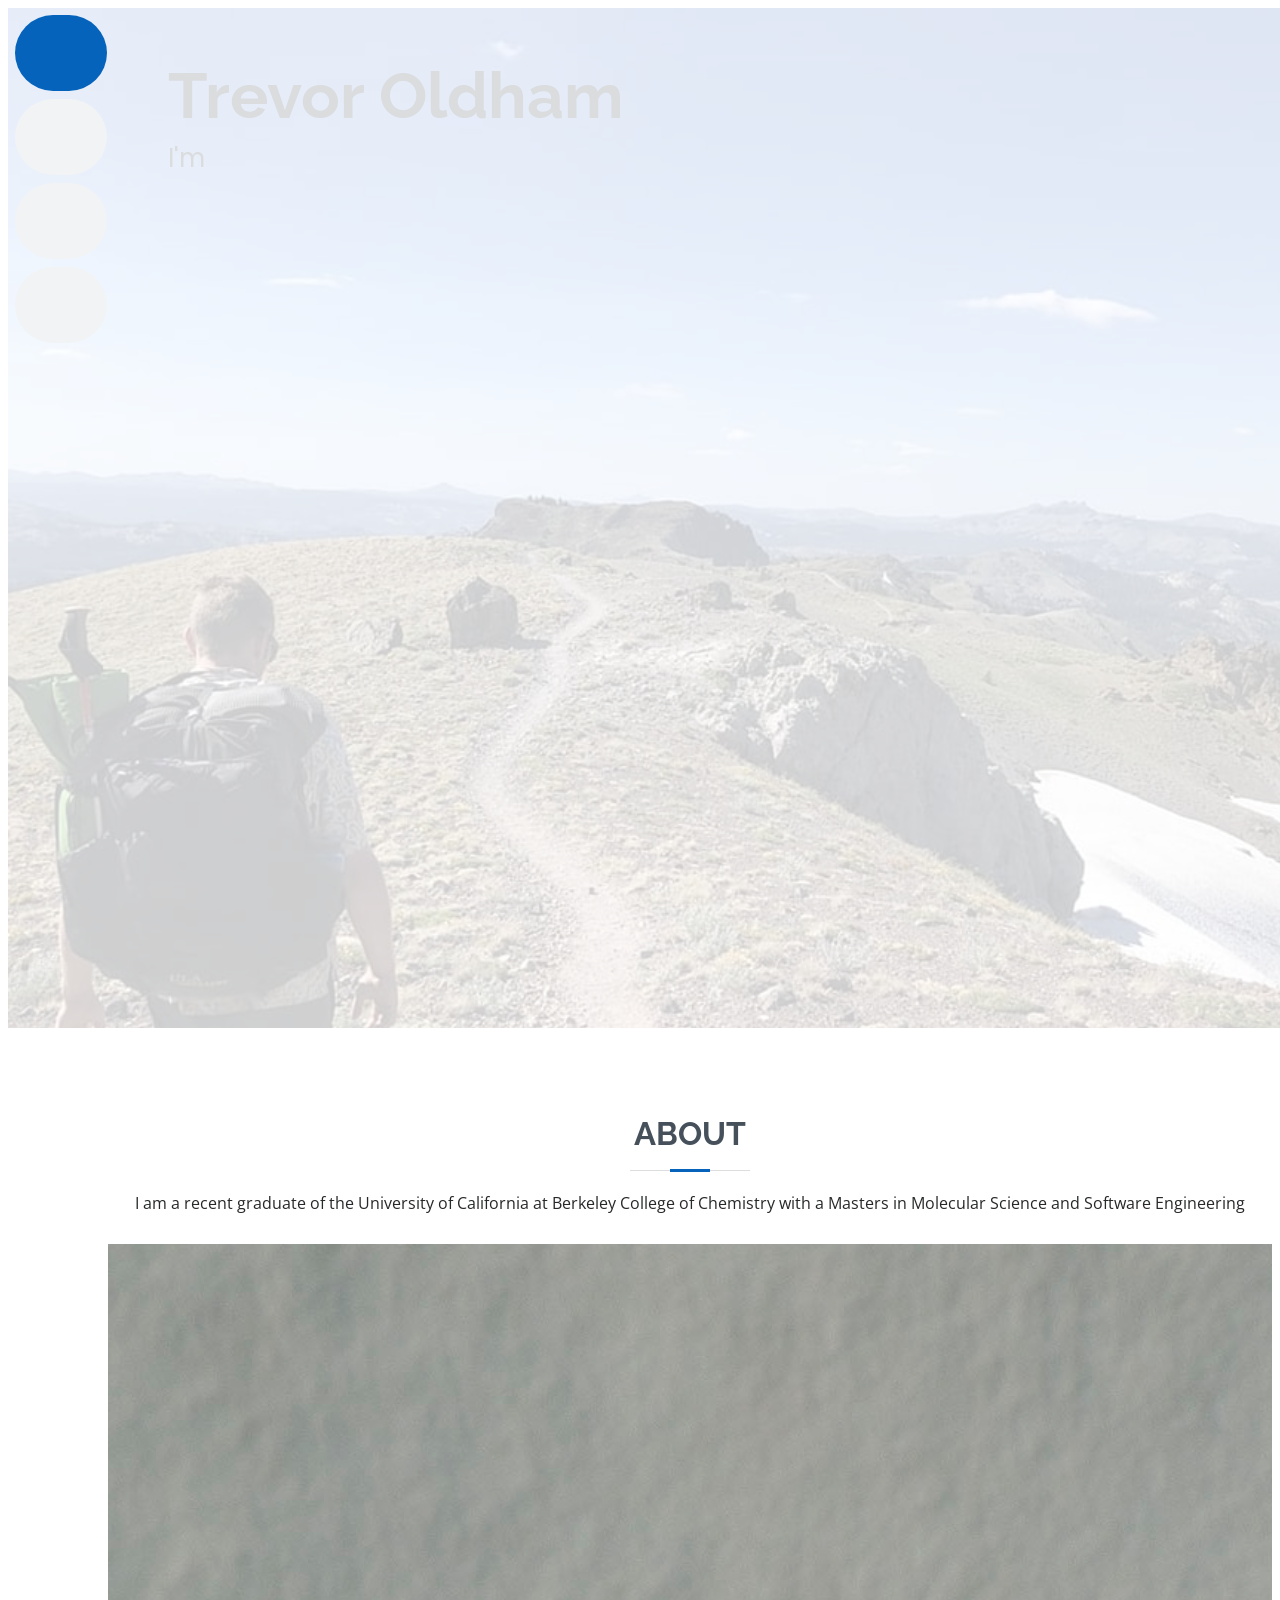
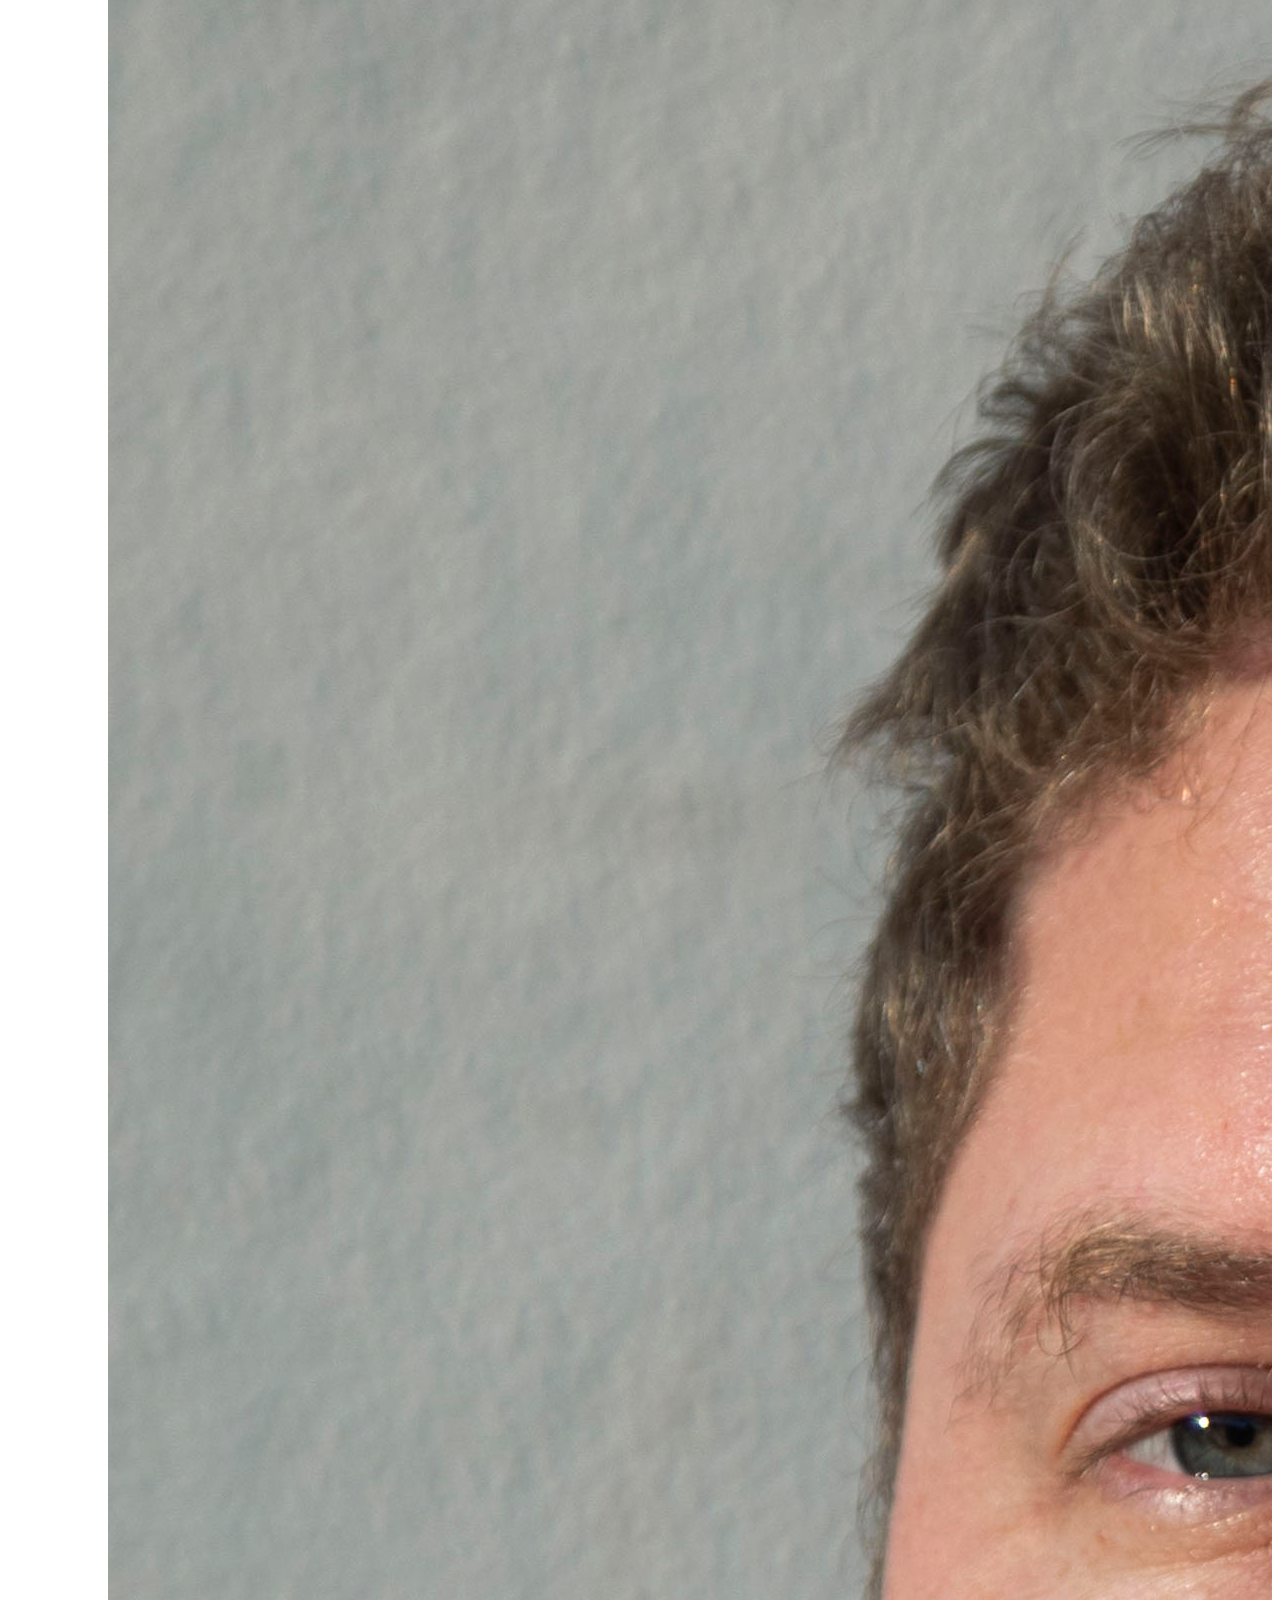
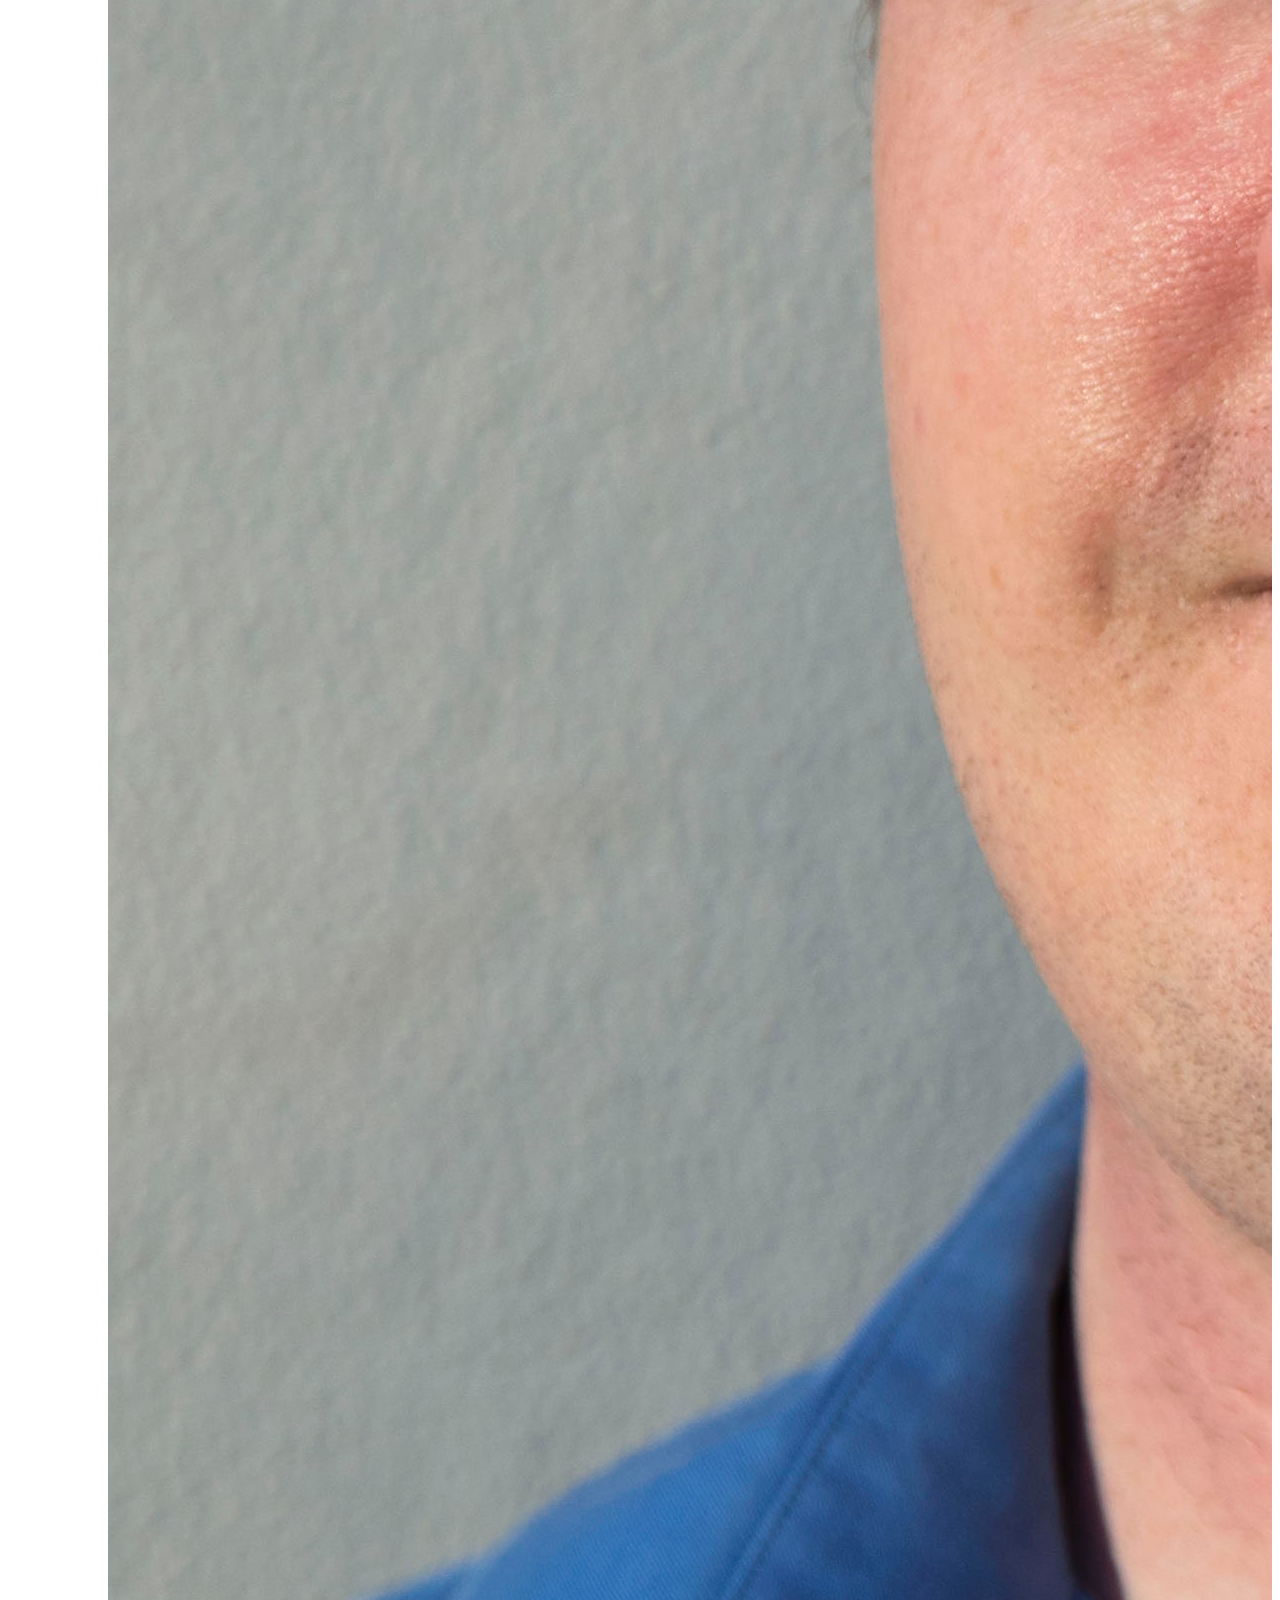
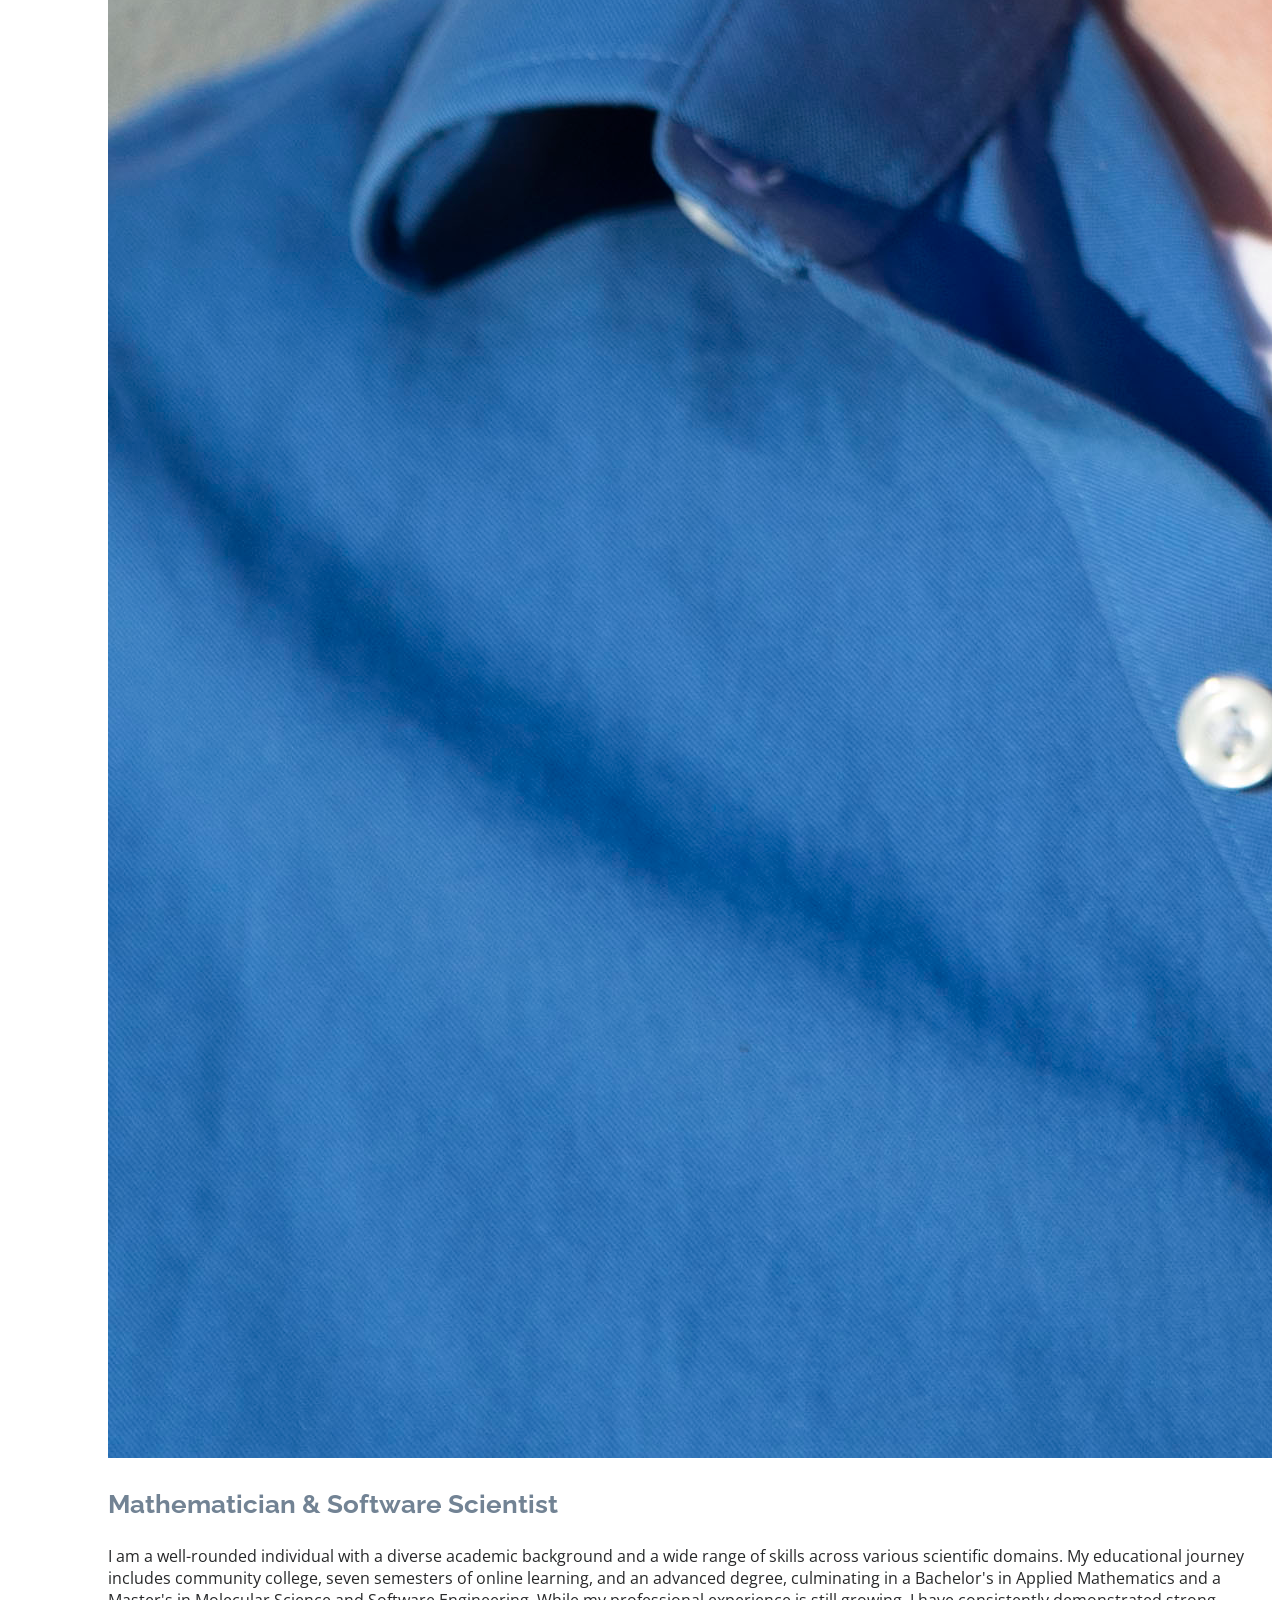
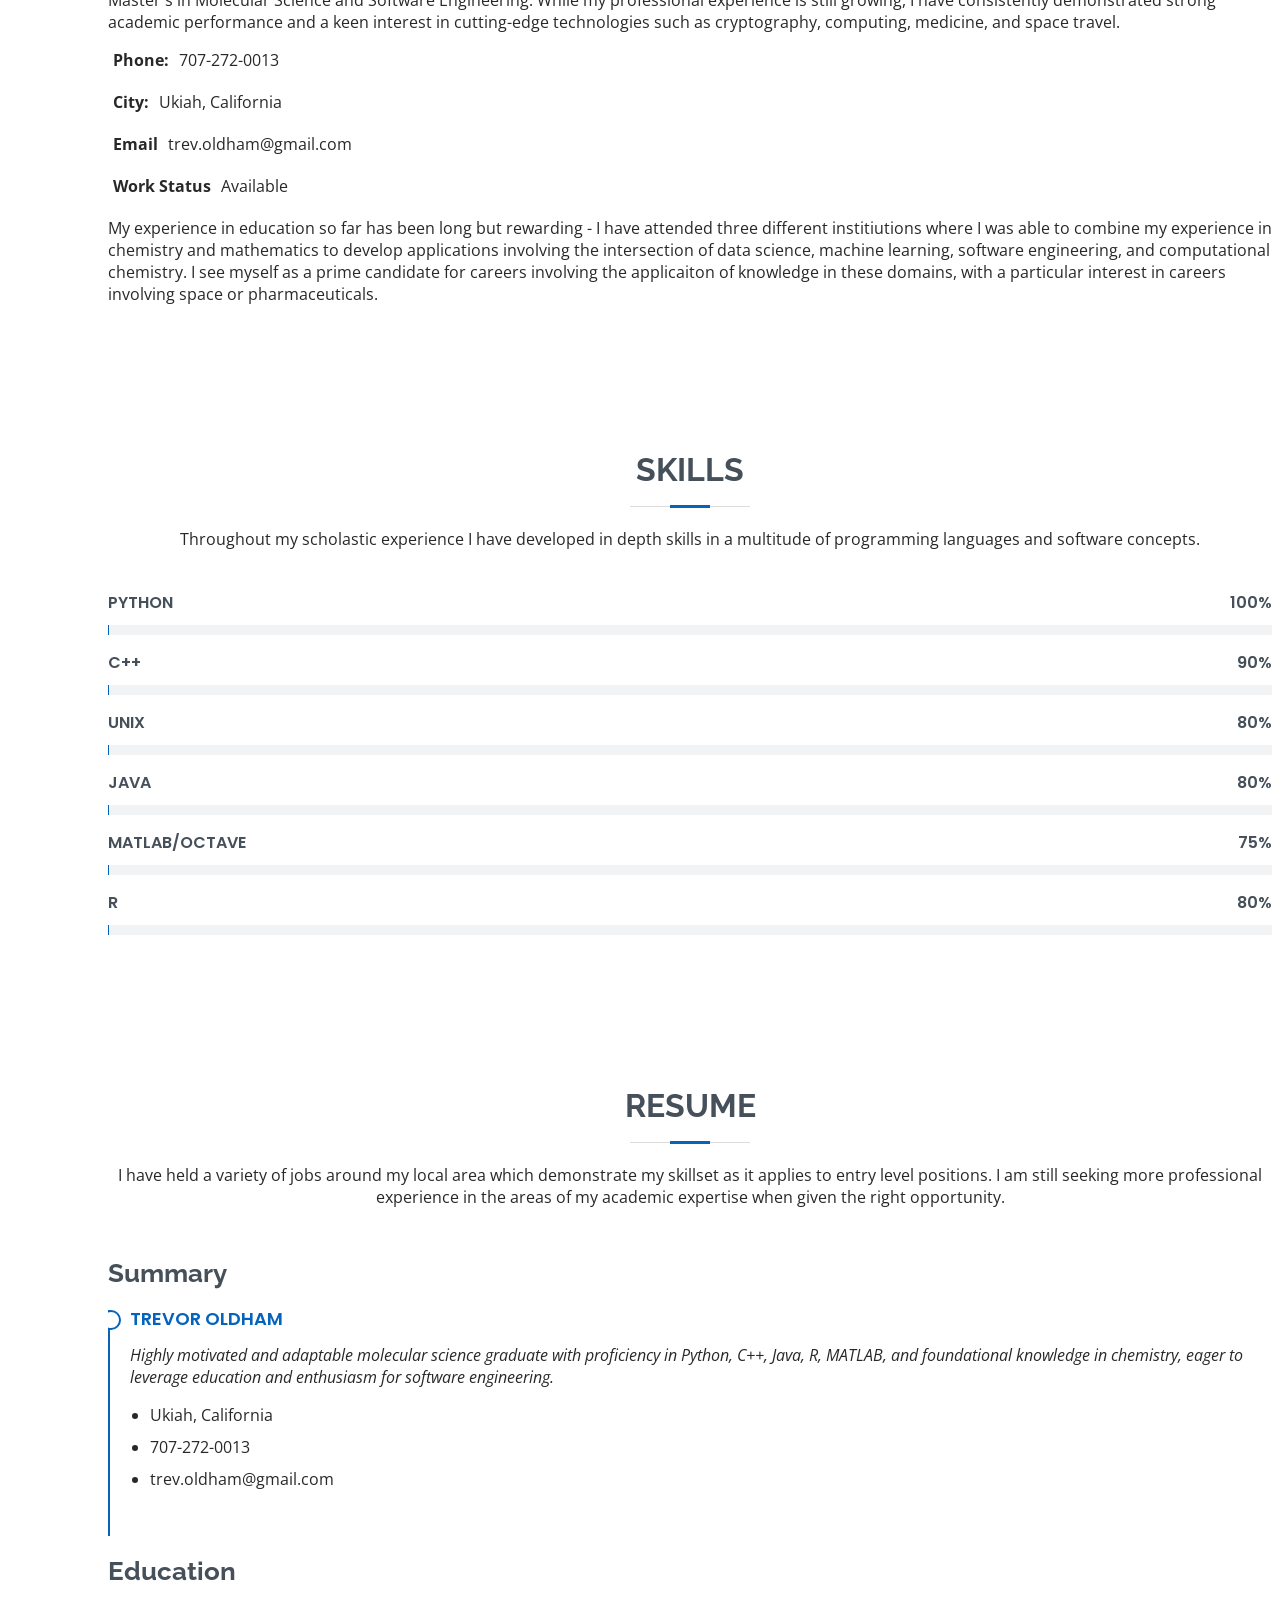
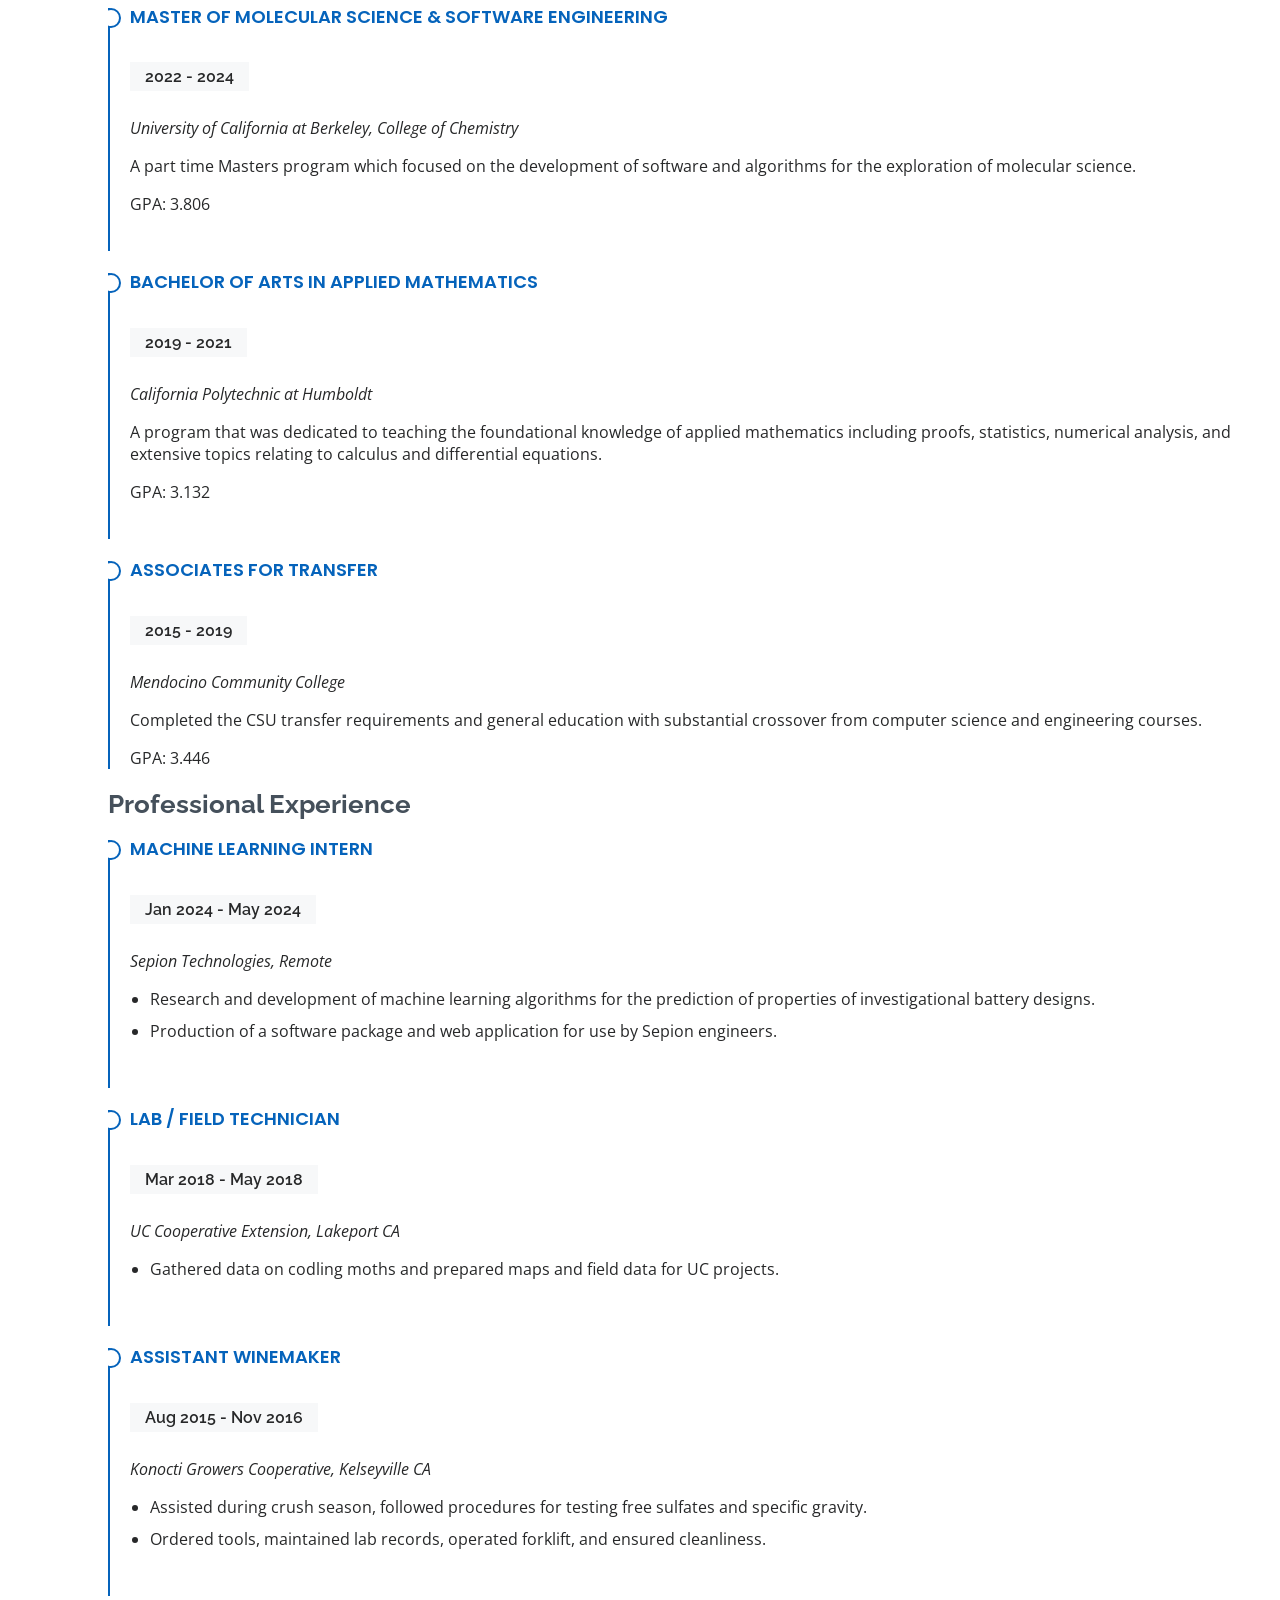
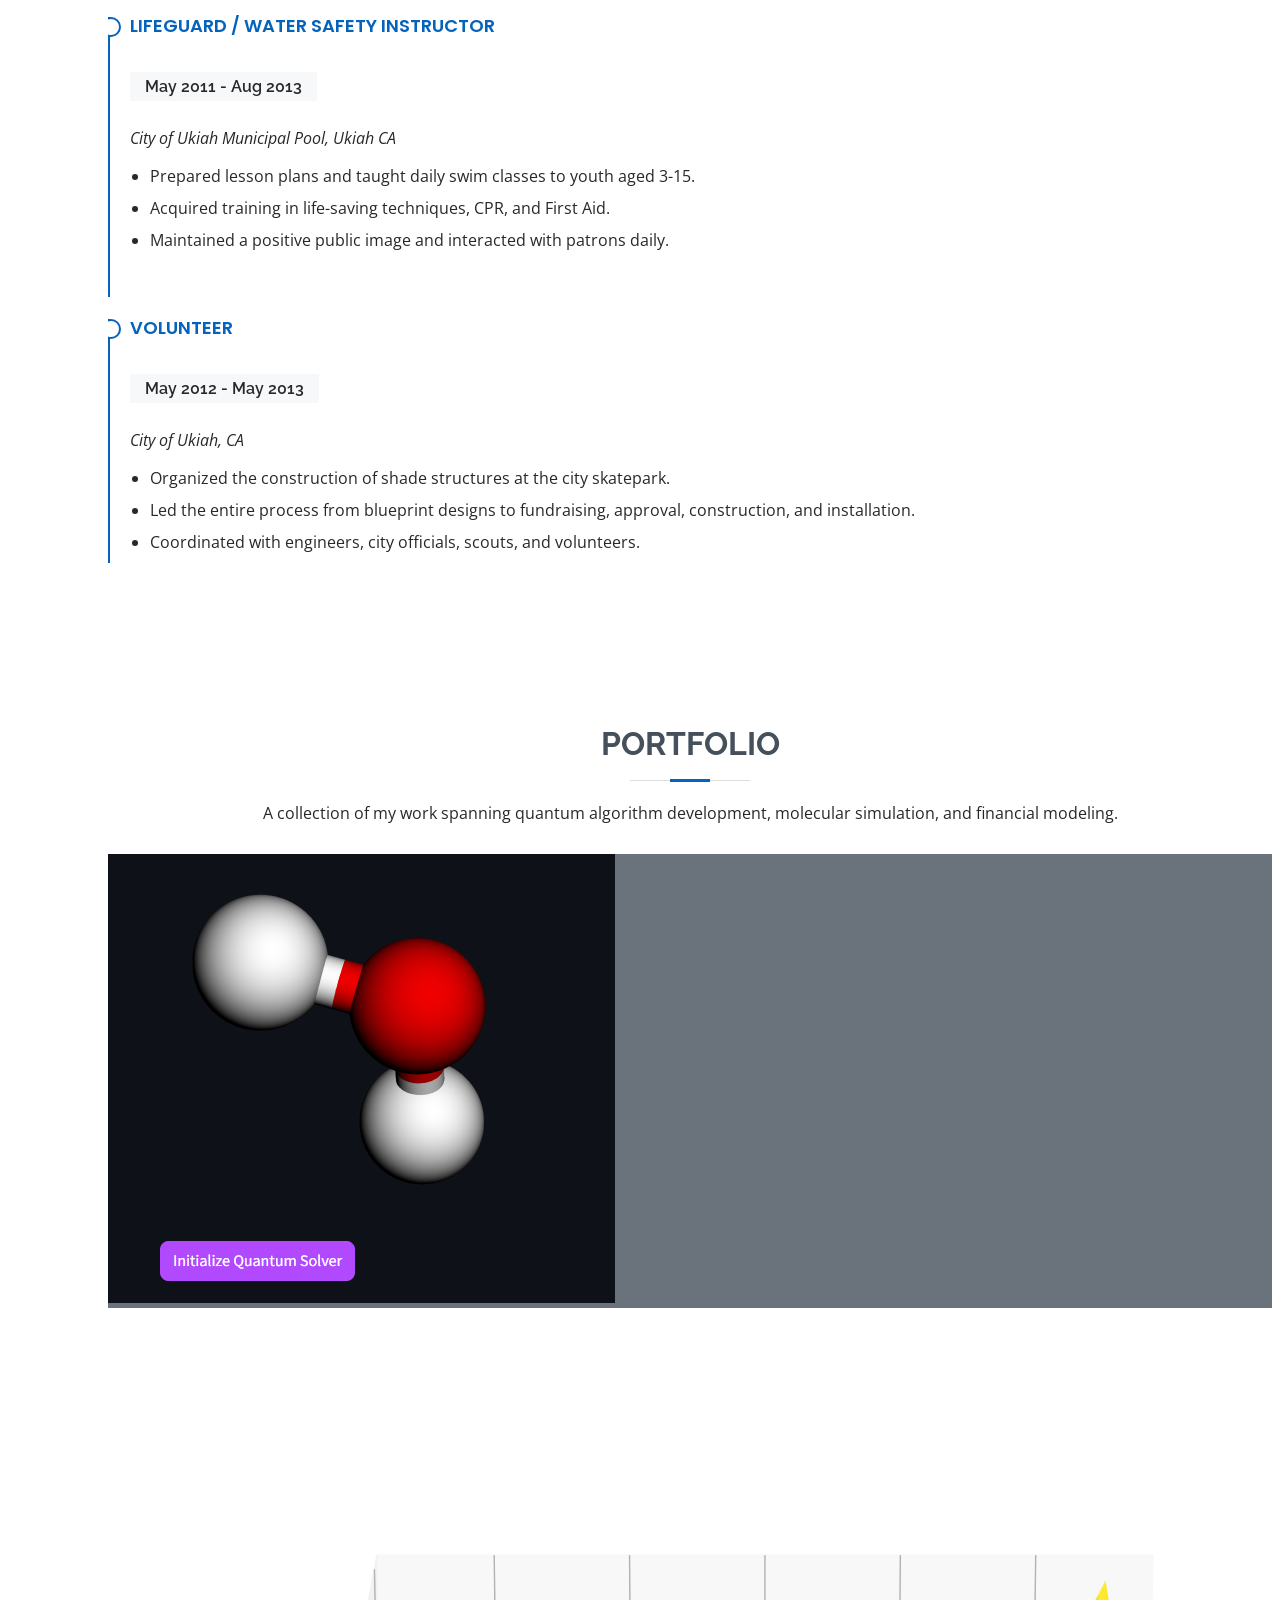
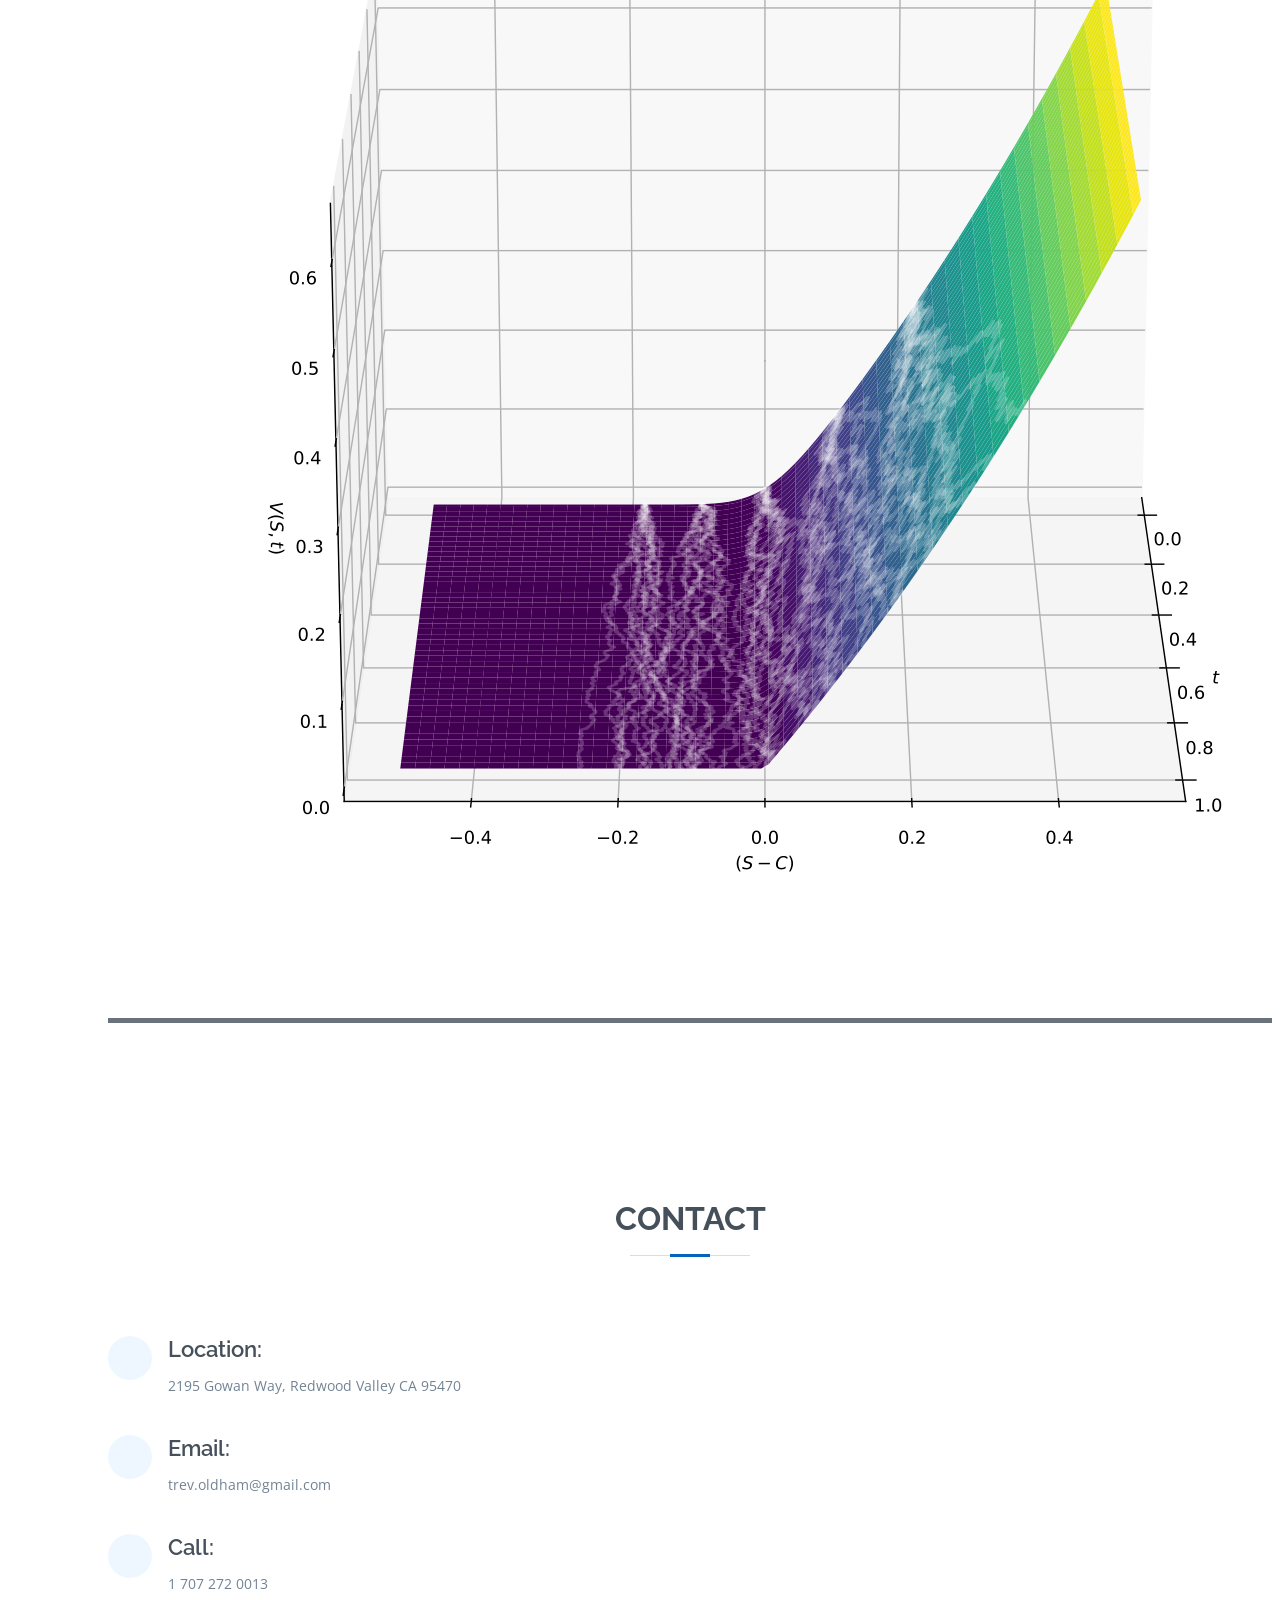
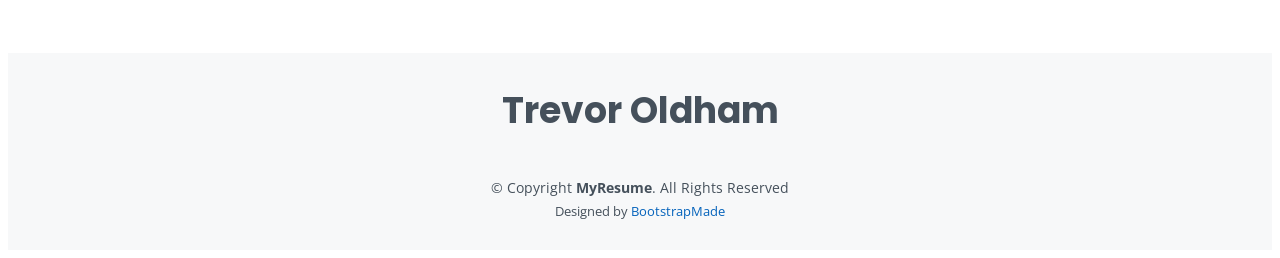
==== index.html @ 33dfb248 "feat: add portfolio gallery and project detail pages" ====
<!DOCTYPE html>
<html lang="en">

<head>
  <meta charset="utf-8">
  <meta content="width=device-width, initial-scale=1.0" name="viewport">

  <title>Trevor Oldham - Portfolio</title>
  <meta content="" name="description">
  <meta content="" name="keywords">

  <!-- Favicons -->
  <link href="assets/img/favicon.png" rel="icon">
  <link href="assets/img/apple-touch-icon.png" rel="apple-touch-icon">

  <!-- Google Fonts -->
  <link href="https://fonts.googleapis.com/css?family=Open+Sans:300,300i,400,400i,600,600i,700,700i|Raleway:300,300i,400,400i,500,500i,600,600i,700,700i|Poppins:300,300i,400,400i,500,500i,600,600i,700,700i" rel="stylesheet">

  <!-- Vendor CSS Files -->
  <link href="assets/vendor/aos/aos.css" rel="stylesheet">
  <link href="assets/vendor/bootstrap/css/bootstrap.min.css" rel="stylesheet">
  <link href="assets/vendor/bootstrap-icons/bootstrap-icons.css" rel="stylesheet">
  <link href="assets/vendor/boxicons/css/boxicons.min.css" rel="stylesheet">
  <link href="assets/vendor/glightbox/css/glightbox.min.css" rel="stylesheet">
  <link href="assets/vendor/swiper/swiper-bundle.min.css" rel="stylesheet">

  <!-- Template Main CSS File -->
  <link href="assets/css/style.css" rel="stylesheet">

  <!-- =======================================================
  * Template Name: MyResume
  * Template URL: https://bootstrapmade.com/free-html-bootstrap-template-my-resume/
  * Updated: Mar 17 2024 with Bootstrap v5.3.3
  * Author: BootstrapMade.com
  * License: https://bootstrapmade.com/license/
  ======================================================== -->
</head>

<body>

  <!-- ======= Mobile nav toggle button ======= -->
  <!-- <button type="button" class="mobile-nav-toggle d-xl-none"><i class="bi bi-list mobile-nav-toggle"></i></button> -->
  <i class="bi bi-list mobile-nav-toggle d-lg-none"></i>
  <!-- ======= Header ======= -->
  <header id="header" class="d-flex flex-column justify-content-center">

    <nav id="navbar" class="navbar nav-menu">
      <ul>
        <li><a href="#hero" class="nav-link scrollto active"><i class="bx bx-home"></i> <span>Home</span></a></li>
        <li><a href="#about" class="nav-link scrollto"><i class="bx bx-user"></i> <span>About</span></a></li>
        <li><a href="#resume" class="nav-link scrollto"><i class="bx bx-file-blank"></i> <span>Resume</span></a></li>
        <li><a href="#contact" class="nav-link scrollto"><i class="bx bx-envelope"></i> <span>Contact</span></a></li>
      </ul>
    </nav><!-- .nav-menu -->

  </header><!-- End Header -->

  <!-- ======= Hero Section ======= -->
  <section id="hero" class="d-flex flex-column justify-content-center">
    <div class="container" data-aos="zoom-in" data-aos-delay="100">
      <h1>Trevor Oldham</h1>
      <p>I'm <span class="typed" data-typed-items="a Mathematician, a Software Engineer, an Investor/Trader"></span></p>
      <div class="social-links">
        <a href="https://www.linkedin.com/in/trevor-oldham-07143496/" class="linkedin"><i class="bx bxl-linkedin"></i></a>
        <a href="https://github.com/trevoroldham/" class="github"><i class="bx bxl-github"></i></a>

      </div>
    </div>
  </section><!-- End Hero -->

  <main id="main">

    <!-- ======= About Section ======= -->
    <section id="about" class="about">
      <div class="container" data-aos="fade-up">

        <div class="section-title">
          <h2>About</h2>
          <p>I am a recent graduate of the University of California at Berkeley College of Chemistry with a Masters in Molecular Science and Software Engineering</p>
        </div>

        <div class="row">
          <div class="col-lg-4">
            <img src="assets/img/profile-img.jpg" class="img-fluid" alt="">
          </div>
          <div class="col-lg-8 pt-4 pt-lg-0 content">
            <h3>Mathematician &amp; Software Scientist</h3>
            <p>
              I am a well-rounded individual with a diverse academic background and a wide range of skills across various scientific domains. My educational journey includes community college, seven semesters of online learning, and an advanced degree, culminating in a Bachelor's in Applied Mathematics and a Master's in Molecular Science and Software Engineering. While my professional experience is still growing, I have consistently demonstrated strong academic performance and a keen interest in cutting-edge technologies such as cryptography, computing, medicine, and space travel.
            </p>
            <div class="row">
              <div class="col-lg-6">
                <ul>
                  <li><i class="bi bi-chevron-right"></i> <strong>Phone:</strong> <span>707-272-0013</span></li>
                  <li><i class="bi bi-chevron-right"></i> <strong>City:</strong> <span>Ukiah, California</span></li>
                </ul>
              </div>
              <div class="col-lg-6">
                <ul>
                  <li><i class="bi bi-chevron-right"></i> <strong>Email</strong> <span>trev.oldham@gmail.com</span></li>
                  <li><i class="bi bi-chevron-right"></i> <strong>Work Status</strong> <span>Available</span></li>
                </ul>
              </div>
            </div>
            <p>
              My experience in education so far has been long but rewarding - I have attended three different institiutions where I was able to combine my experience in chemistry and mathematics to develop applications involving the intersection of data science, machine learning, software engineering, and computational chemistry. I see myself as a prime candidate for careers involving the applicaiton of knowledge in these domains, with a particular interest in careers involving space or pharmaceuticals. 
            </p>
          </div>
        </div>

      </div>
    </section><!-- End About Section -->


    <!-- ======= Skills Section ======= -->
    <section id="skills" class="skills section-bg">
      <div class="container" data-aos="fade-up">

        <div class="section-title">
          <h2>Skills</h2>
          <p>Throughout my scholastic experience I have developed in depth skills in a multitude of programming languages and software concepts.</p>
        </div>

        <div class="row skills-content">

          <div class="col-lg-6">

            <div class="progress">
              <span class="skill">Python <i class="val">100%</i></span>
              <div class="progress-bar-wrap">
                <div class="progress-bar" role="progressbar" aria-valuenow="80" aria-valuemin="0" aria-valuemax="100"></div>
              </div>
            </div>

            <div class="progress">
              <span class="skill">C++ <i class="val">90%</i></span>
              <div class="progress-bar-wrap">
                <div class="progress-bar" role="progressbar" aria-valuenow="60" aria-valuemin="0" aria-valuemax="100"></div>
              </div>
            </div>

            <div class="progress">
              <span class="skill">UNIX<i class="val">80%</i></span>
              <div class="progress-bar-wrap">
                <div class="progress-bar" role="progressbar" aria-valuenow="65" aria-valuemin="0" aria-valuemax="100"></div>
              </div>
            </div>

          </div>

          <div class="col-lg-6">

            <div class="progress">
              <span class="skill">Java<i class="val">80%</i></span>
              <div class="progress-bar-wrap">
                <div class="progress-bar" role="progressbar" aria-valuenow="45" aria-valuemin="0" aria-valuemax="100"></div>
              </div>
            </div>

            <div class="progress">
              <span class="skill">Matlab/Octave <i class="val">75%</i></span>
              <div class="progress-bar-wrap">
                <div class="progress-bar" role="progressbar" aria-valuenow="75" aria-valuemin="0" aria-valuemax="100"></div>
              </div>
            </div>

            <div class="progress">
              <span class="skill">R<i class="val">80%</i></span>
              <div class="progress-bar-wrap">
                <div class="progress-bar" role="progressbar" aria-valuenow="45" aria-valuemin="0" aria-valuemax="100"></div>
              </div>
            </div>

          </div>

        </div>

      </div>
    </section><!-- End Skills Section -->

    <!-- ======= Resume Section ======= -->
    <section id="resume" class="resume">
      <div class="container" data-aos="fade-up">

        <div class="section-title">
          <h2>Resume</h2>
          <p> I have held a variety of jobs around my local area which demonstrate my skillset as it applies to entry level positions. I am still seeking more professional experience in the areas of my academic expertise when given the right opportunity.</p>
        </div>

        <div class="row">
          <div class="col-lg-6">
            <h3 class="resume-title">Summary</h3>
            <div class="resume-item pb-0">
              <h4>Trevor Oldham</h4>
              <p><em>Highly motivated and adaptable molecular science graduate with proficiency in Python, C++, Java, R, MATLAB, and foundational knowledge in chemistry, eager to leverage education and enthusiasm for software engineering.</em></p>
              <ul>
                <li>Ukiah, California</li>
                <li>707-272-0013</li>
                <li>trev.oldham@gmail.com</li>
              </ul>
            </div>

            <h3 class="resume-title">Education</h3>
            <div class="resume-item">
              <h4>Master of Molecular Science &amp; Software Engineering</h4>
              <h5>2022 - 2024</h5>
              <p><em>University of California at Berkeley, College of Chemistry</em></p>
              <p> A part time Masters program which focused on the development of software and algorithms for the exploration of molecular science.</p>
              <p> GPA: 3.806 </p>
            </div>
            <div class="resume-item">
              <h4>Bachelor of Arts in Applied Mathematics</h4>
              <h5>2019 - 2021</h5>
              <p><em>California Polytechnic at Humboldt</em></p>
              <p> A program that was dedicated to teaching the foundational knowledge of applied mathematics including proofs, statistics, numerical analysis, and extensive topics relating to calculus and differential equations.</p>
              <p> GPA: 3.132</p>
            </div>
            <div class="resume-item">
              <h4>Associates for Transfer</h4>
              <h5>2015 - 2019</h5>
              <p><em>Mendocino Community College</em></p>
              <p>Completed the CSU transfer requirements and general education with substantial crossover from computer science and engineering courses.</p>
              <p> GPA: 3.446 </p>
            </div>
          </div>
          <div class="col-lg-6">
            <h3 class="resume-title">Professional Experience</h3>
            <div class="resume-item">
              <h4>Machine Learning Intern</h4>
              <h5>Jan 2024 - May 2024</h5>
              <p><em>Sepion Technologies, Remote</em></p>
              <ul>
                <li>Research and development of machine learning algorithms for the prediction of properties of investigational battery designs.</li>
                <li>Production of a software package and web application for use by Sepion engineers.</li>
              </ul>
            </div>
            <div class="resume-item">
              <h4>Lab / Field Technician </h4>
              <h5>Mar 2018 - May 2018 </h5>
              <p><em>UC Cooperative Extension, Lakeport CA</em></p>
              <ul>
                <li>Gathered data on codling moths and prepared maps and field data for UC projects.</li>
              </ul>
            </div>
            <div class="resume-item">
              <h4>Assistant Winemaker</h4>
              <h5>Aug 2015 - Nov 2016 </h5>
              <p><em>Konocti Growers Cooperative, Kelseyville CA</em></p>
              <ul>
                <li>Assisted during crush season, followed procedures for testing free sulfates and specific gravity.</li>
                <li>Ordered tools, maintained lab records, operated forklift, and ensured cleanliness.</li>
              </ul>
            </div>
            <div class="resume-item">
              <h4>Lifeguard / Water Safety Instructor</h4>
              <h5>May 2011 - Aug 2013</h5>
              <p><em>City of Ukiah Municipal Pool, Ukiah CA</em></p>
              <ul>
                <li>Prepared lesson plans and taught daily swim classes to youth aged 3-15.</li>
                <li>Acquired training in life-saving techniques, CPR, and First Aid.</li>
                <li>Maintained a positive public image and interacted with patrons daily.</li>
              </ul>
            </div>
            <div class="resume-item">
              <h4>Volunteer</h4>
              <h5>May 2012 - May 2013</h5>
              <p><em>City of Ukiah, CA</em></p>
              <ul>
                <li>Organized the construction of shade structures at the city skatepark.</li>
                <li>Led the entire process from blueprint designs to fundraising, approval, construction, and installation.</li>
                <li>Coordinated with engineers, city officials, scouts, and volunteers.</li>
              </ul>
            </div>
          </div>
        </div>

      </div>
    </section><!-- End Resume Section -->

    <!-- ======= Portfolio Section ======= -->
    <section id="portfolio" class="portfolio section-bg">
  <div class="container" data-aos="fade-up">

    <div class="section-title">
      <h2>Portfolio</h2>
      <p>A collection of my work spanning quantum algorithm development, molecular simulation, and financial modeling.</p>
    </div>

    <div class="row portfolio-container" data-aos="fade-up" data-aos-delay="200">

      <div class="col-lg-4 col-md-6 portfolio-item filter-app">
        <div class="portfolio-wrap">
          <img src="assets/img/portfolio/vqe-sim.jpg" class="img-fluid" alt="VQE Simulator">
          <div class="portfolio-info">
            <h4>VQE Molecular Simulator</h4>
            <p>Variational Quantum Eigensolver implemented on IBM Heron hardware.</p>
            <div class="portfolio-links">
              <a href="assets/img/portfolio/vqe-sim.jpg" data-gallery="portfolioGallery" class="portfolio-lightbox" title="VQE Simulator"><i class="bx bx-plus"></i></a>
              <a href="vqe-details.html" title="More Details"><i class="bx bx-link"></i></a>
            </div>
          </div>
        </div>
      </div>

      <div class="col-lg-4 col-md-6 portfolio-item filter-app">
        <div class="portfolio-wrap">
          <img src="assets/img/portfolio/options.jpg" class="img-fluid" alt="VQE Simulator">
          <div class="portfolio-info">
            <h4>Quantum Amplitude Estimation</h4>
            <p>A quantum algorithm for pricing European-style options</p>
            <div class="portfolio-links">
              <a href="assets/img/portfolio/options.jpg" data-gallery="portfolioGallery" class="portfolio-lightbox" title="VQE Simulator"><i class="bx bx-plus"></i></a>
              <a href="options-details.html" title="More Details"><i class="bx bx-link"></i></a>
            </div>
          </div>
        </div>
      </div>

    </div>
  </div>
</section>

    <!-- ======= Services Section ======= -->
    <!-- <section id="services" class="services">
      <div class="container" data-aos="fade-up">

        <div class="section-title">
          <h2>Services</h2>
          <p>Magnam dolores commodi suscipit. Necessitatibus eius consequatur ex aliquid fuga eum quidem. Sit sint consectetur velit. Quisquam quos quisquam cupiditate. Et nemo qui impedit suscipit alias ea. Quia fugiat sit in iste officiis commodi quidem hic quas.</p>
        </div>

        <div class="row">

          <div class="col-lg-4 col-md-6 d-flex align-items-stretch" data-aos="zoom-in" data-aos-delay="100">
            <div class="icon-box iconbox-blue">
              <div class="icon">
                <svg width="100" height="100" viewBox="0 0 600 600" xmlns="http://www.w3.org/2000/svg">
                  <path stroke="none" stroke-width="0" fill="#f5f5f5" d="M300,521.0016835830174C376.1290562159157,517.8887921683347,466.0731472004068,529.7835943286574,510.70327084640275,468.03025145048787C554.3714126377745,407.6079735673963,508.03601936045806,328.9844924480964,491.2728898941984,256.3432110539036C474.5976632858925,184.082847569629,479.9380746630129,96.60480741107993,416.23090153303,58.64404602377083C348.86323505073057,18.502131276798302,261.93793281208167,40.57373210992963,193.5410806939664,78.93577620505333C130.42746243093433,114.334589627462,98.30271207620316,179.96522072025542,76.75703585869454,249.04625023123273C51.97151888228291,328.5150500222984,13.704378332031375,421.85034740162234,66.52175969318436,486.19268352777647C119.04800174914682,550.1803526380478,217.28368757567262,524.383925680826,300,521.0016835830174"></path>
                </svg>
                <i class="bx bxl-dribbble"></i>
              </div>
              <h4><a href="">Lorem Ipsum</a></h4>
              <p>Voluptatum deleniti atque corrupti quos dolores et quas molestias excepturi</p>
            </div>
          </div>

          <div class="col-lg-4 col-md-6 d-flex align-items-stretch mt-4 mt-md-0" data-aos="zoom-in" data-aos-delay="200">
            <div class="icon-box iconbox-orange ">
              <div class="icon">
                <svg width="100" height="100" viewBox="0 0 600 600" xmlns="http://www.w3.org/2000/svg">
                  <path stroke="none" stroke-width="0" fill="#f5f5f5" d="M300,582.0697525312426C382.5290701553225,586.8405444964366,449.9789794690241,525.3245884688669,502.5850820975895,461.55621195738473C556.606425686781,396.0723002908107,615.8543463187945,314.28637112970534,586.6730223649479,234.56875336149918C558.9533121215079,158.8439757836574,454.9685369536778,164.00468322053177,381.49747125262974,130.76875717737553C312.15926192815925,99.40240125094834,248.97055460311594,18.661163978235184,179.8680185752513,50.54337015887873C110.5421016452524,82.52863877960104,119.82277516462835,180.83849132639028,109.12597500060166,256.43424936330496C100.08760227029461,320.3096726198365,92.17705696193138,384.0621239912766,124.79988738764834,439.7174275375508C164.83382741302287,508.01625554203684,220.96474134820875,577.5009287672846,300,582.0697525312426"></path>
                </svg>
                <i class="bx bx-file"></i>
              </div>
              <h4><a href="">Sed Perspiciatis</a></h4>
              <p>Duis aute irure dolor in reprehenderit in voluptate velit esse cillum dolore</p>
            </div>
          </div>

          <div class="col-lg-4 col-md-6 d-flex align-items-stretch mt-4 mt-lg-0" data-aos="zoom-in" data-aos-delay="300">
            <div class="icon-box iconbox-pink">
              <div class="icon">
                <svg width="100" height="100" viewBox="0 0 600 600" xmlns="http://www.w3.org/2000/svg">
                  <path stroke="none" stroke-width="0" fill="#f5f5f5" d="M300,541.5067337569781C382.14930387511276,545.0595476570109,479.8736841581634,548.3450877840088,526.4010558755058,480.5488172755941C571.5218469581645,414.80211281144784,517.5187510058486,332.0715597781072,496.52539010469104,255.14436215662573C477.37192572678356,184.95920475031193,473.57363656557914,105.61284051026155,413.0603344069578,65.22779650032875C343.27470386102294,18.654635553484475,251.2091493199835,5.337323636656869,175.0934190732945,40.62881213300186C97.87086631185822,76.43348514350839,51.98124368387456,156.15599469081315,36.44837278890362,239.84606092416172C21.716077023791087,319.22268207091537,43.775223500013084,401.1760424656574,96.891909868211,461.97329694683043C147.22146801428983,519.5804099606455,223.5754009179313,538.201503339737,300,541.5067337569781"></path>
                </svg>
                <i class="bx bx-tachometer"></i>
              </div>
              <h4><a href="">Magni Dolores</a></h4>
              <p>Excepteur sint occaecat cupidatat non proident, sunt in culpa qui officia</p>
            </div>
          </div>

          <div class="col-lg-4 col-md-6 d-flex align-items-stretch mt-4" data-aos="zoom-in" data-aos-delay="100">
            <div class="icon-box iconbox-yellow">
              <div class="icon">
                <svg width="100" height="100" viewBox="0 0 600 600" xmlns="http://www.w3.org/2000/svg">
                  <path stroke="none" stroke-width="0" fill="#f5f5f5" d="M300,503.46388370962813C374.79870501325706,506.71871716319447,464.8034551963731,527.1746412648533,510.4981551193396,467.86667711651364C555.9287308511215,408.9015244558933,512.6030010748507,327.5744911775523,490.211057578863,256.5855673507754C471.097692560561,195.9906835881958,447.69079081568157,138.11976852964426,395.19560036434837,102.3242989838813C329.3053358748298,57.3949838291264,248.02791733380457,8.279543830951368,175.87071277845988,42.242879143198664C103.41431057327972,76.34704239035025,93.79494320519305,170.9812938413882,81.28167332365135,250.07896920659033C70.17666984294237,320.27484674793965,64.84698225790005,396.69656628748305,111.28512138212992,450.4950937839243C156.20124167950087,502.5303643271138,231.32542653798444,500.4755392045468,300,503.46388370962813"></path>
                </svg>
                <i class="bx bx-layer"></i>
              </div>
              <h4><a href="">Nemo Enim</a></h4>
              <p>At vero eos et accusamus et iusto odio dignissimos ducimus qui blanditiis</p>
            </div>
          </div>

          <div class="col-lg-4 col-md-6 d-flex align-items-stretch mt-4" data-aos="zoom-in" data-aos-delay="200">
            <div class="icon-box iconbox-red">
              <div class="icon">
                <svg width="100" height="100" viewBox="0 0 600 600" xmlns="http://www.w3.org/2000/svg">
                  <path stroke="none" stroke-width="0" fill="#f5f5f5" d="M300,532.3542879108572C369.38199826031484,532.3153073249985,429.10787420159085,491.63046689027357,474.5244479745417,439.17860296908856C522.8885846962883,383.3225815378663,569.1668002868075,314.3205725914397,550.7432151929288,242.7694973846089C532.6665558377875,172.5657663291529,456.2379748765914,142.6223662098291,390.3689995646985,112.34683881706744C326.66090330228417,83.06452184765237,258.84405631176094,53.51806209861945,193.32584062364296,78.48882559362697C121.61183558270385,105.82097193414197,62.805066853699245,167.19869350419734,48.57481801355237,242.6138429142374C34.843463184063346,315.3850353017275,76.69343916112496,383.4422959591041,125.22947124332185,439.3748458443577C170.7312796277747,491.8107796887764,230.57421082200815,532.3932930995766,300,532.3542879108572"></path>
                </svg>
                <i class="bx bx-slideshow"></i>
              </div>
              <h4><a href="">Dele Cardo</a></h4>
              <p>Quis consequatur saepe eligendi voluptatem consequatur dolor consequuntur</p>
            </div>
          </div>

          <div class="col-lg-4 col-md-6 d-flex align-items-stretch mt-4" data-aos="zoom-in" data-aos-delay="300">
            <div class="icon-box iconbox-teal">
              <div class="icon">
                <svg width="100" height="100" viewBox="0 0 600 600" xmlns="http://www.w3.org/2000/svg">
                  <path stroke="none" stroke-width="0" fill="#f5f5f5" d="M300,566.797414625762C385.7384707136149,576.1784315230908,478.7894351017131,552.8928747891023,531.9192734346935,484.94944893311C584.6109503024035,417.5663521118492,582.489472248146,322.67544863468447,553.9536738515405,242.03673114598146C529.1557734026468,171.96086150256528,465.24506316201064,127.66468636344209,395.9583748389544,100.7403814666027C334.2173773831606,76.7482773500951,269.4350130405921,84.62216499799875,207.1952322260088,107.2889140133804C132.92018162631612,134.33871894543012,41.79353780512637,160.00259165414826,22.644507872594943,236.69541883565114C3.319112789854554,314.0945973066697,72.72355303640163,379.243833228382,124.04198916343866,440.3218312028393C172.9286146004772,498.5055451809895,224.45579914871206,558.5317968840102,300,566.797414625762"></path>
                </svg>
                <i class="bx bx-arch"></i>
              </div>
              <h4><a href="">Divera Don</a></h4>
              <p>Modi nostrum vel laborum. Porro fugit error sit minus sapiente sit aspernatur</p>
            </div>
          </div>

        </div>

      </div>
    </section> -->
    <!-- End Services Section -->


    <!-- ======= Contact Section ======= -->
    <section id="contact" class="contact">
      <div class="container" data-aos="fade-up">

        <div class="section-title">
          <h2>Contact</h2>
        </div>

        <div class="row mt-1">

          <div class="col-lg-4">
            <div class="info">
              <div class="address">
                <i class="bi bi-geo-alt"></i>
                <h4>Location:</h4>
                <p>2195 Gowan Way, Redwood Valley CA 95470</p>
              </div>

              <div class="email">
                <i class="bi bi-envelope"></i>
                <h4>Email:</h4>
                <p>trev.oldham@gmail.com</p>
              </div>

              <div class="phone">
                <i class="bi bi-phone"></i>
                <h4>Call:</h4>
                <p>1 707 272 0013</p>
              </div>

            </div>

          </div>

          
        </div>

      </div>
    </section><!-- End Contact Section -->

  </main><!-- End #main -->

  <!-- ======= Footer ======= -->
  <footer id="footer">
    <div class="container">
      <h3>Trevor Oldham</h3>
      <p></p>
<!--       <div class="social-links">
        <a href="#" class="twitter"><i class="bx bxl-twitter"></i></a>
        <a href="#" class="facebook"><i class="bx bxl-facebook"></i></a>
        <a href="#" class="instagram"><i class="bx bxl-instagram"></i></a>
        <a href="#" class="google-plus"><i class="bx bxl-skype"></i></a>
        <a href="#" class="linkedin"><i class="bx bxl-linkedin"></i></a>
      </div> -->
      <div class="copyright">
        &copy; Copyright <strong><span>MyResume</span></strong>. All Rights Reserved
      </div>
      <div class="credits">
        <!-- All the links in the footer should remain intact. -->
        <!-- You can delete the links only if you purchased the pro version. -->
        <!-- Licensing information: [license-url] -->
        <!-- Purchase the pro version with working PHP/AJAX contact form: https://bootstrapmade.com/free-html-bootstrap-template-my-resume/ -->
        Designed by <a href="https://bootstrapmade.com/">BootstrapMade</a>
      </div>
    </div>
  </footer><!-- End Footer -->

  <div id="preloader"></div>
  <a href="#" class="back-to-top d-flex align-items-center justify-content-center"><i class="bi bi-arrow-up-short"></i></a>

  <!-- Vendor JS Files -->
  <script src="assets/vendor/purecounter/purecounter_vanilla.js"></script>
  <script src="assets/vendor/aos/aos.js"></script>
  <script src="assets/vendor/bootstrap/js/bootstrap.bundle.min.js"></script>
  <script src="assets/vendor/glightbox/js/glightbox.min.js"></script>
  <script src="assets/vendor/isotope-layout/isotope.pkgd.min.js"></script>
  <script src="assets/vendor/swiper/swiper-bundle.min.js"></script>
  <script src="assets/vendor/typed.js/typed.umd.js"></script>
  <script src="assets/vendor/waypoints/noframework.waypoints.js"></script>
  <script src="assets/vendor/php-email-form/validate.js"></script>

  <!-- Template Main JS File -->
  <script src="assets/js/main.js"></script>

</body>

</html>
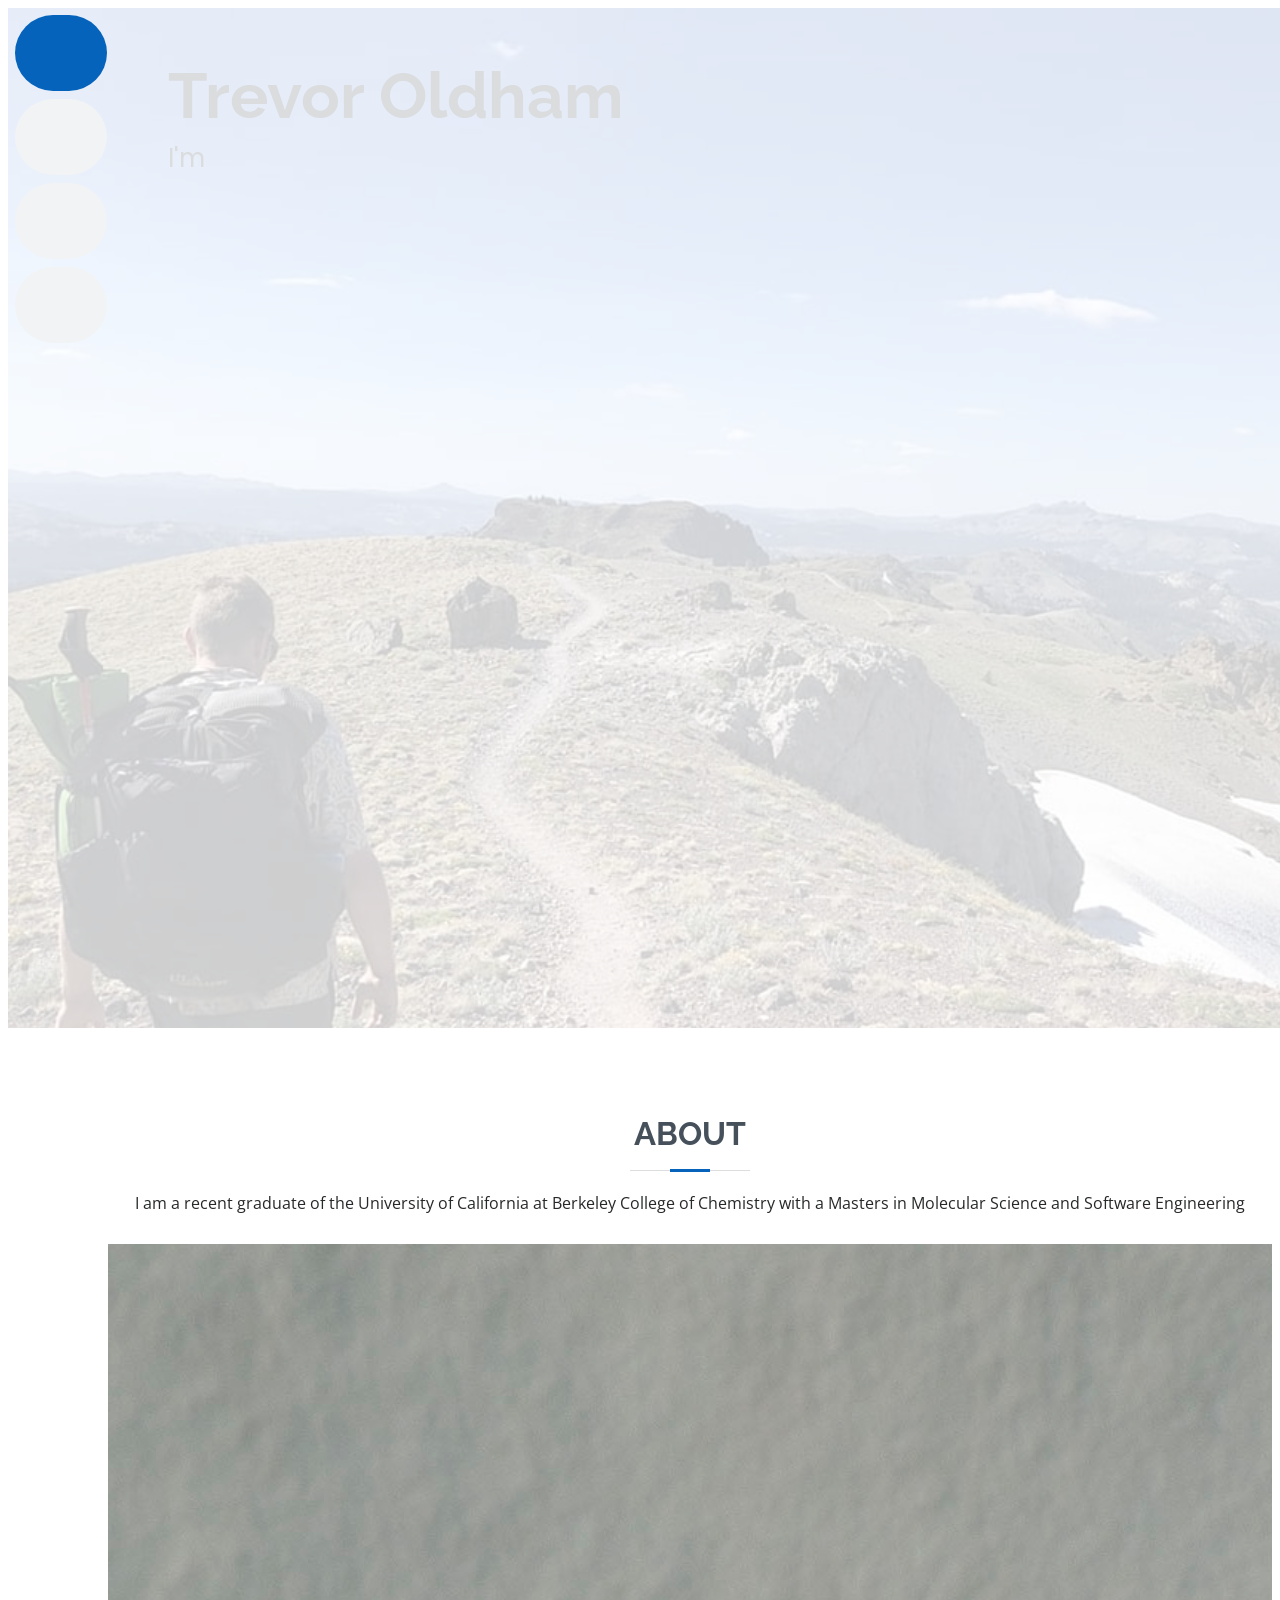
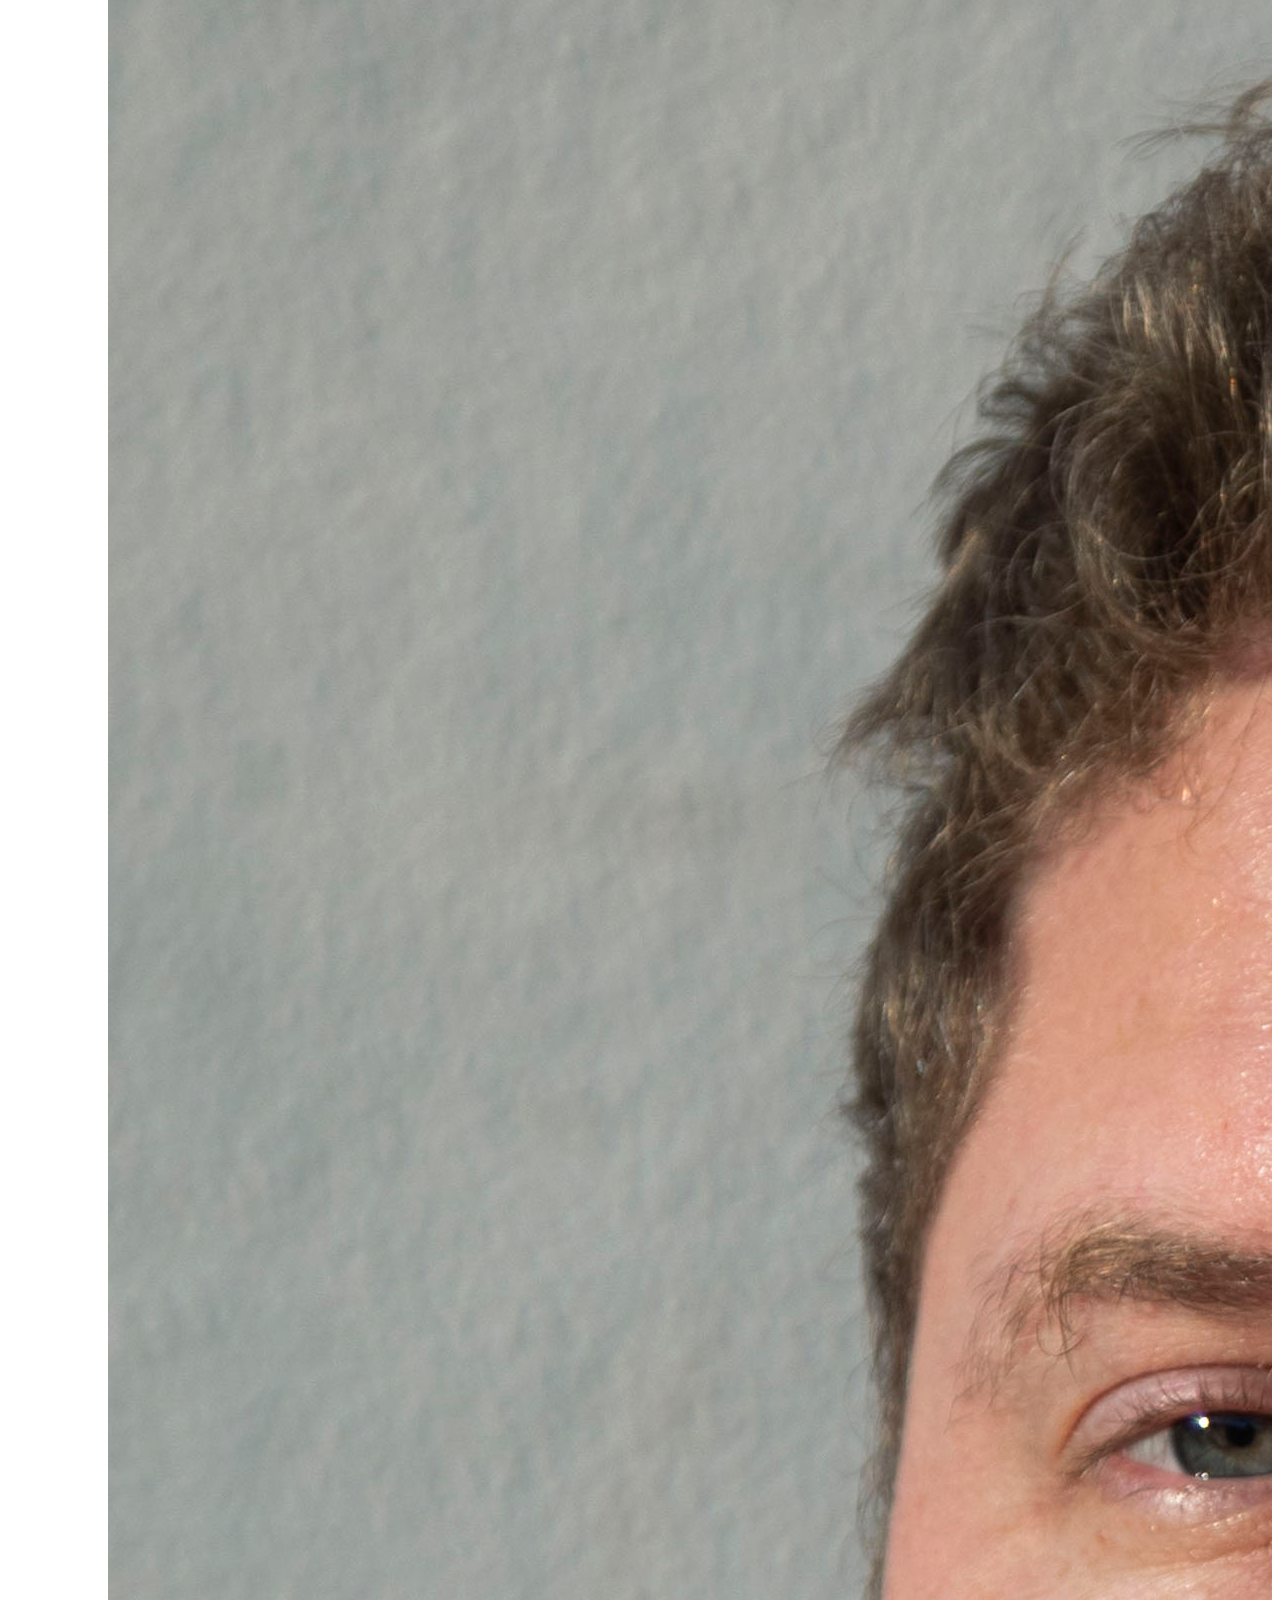
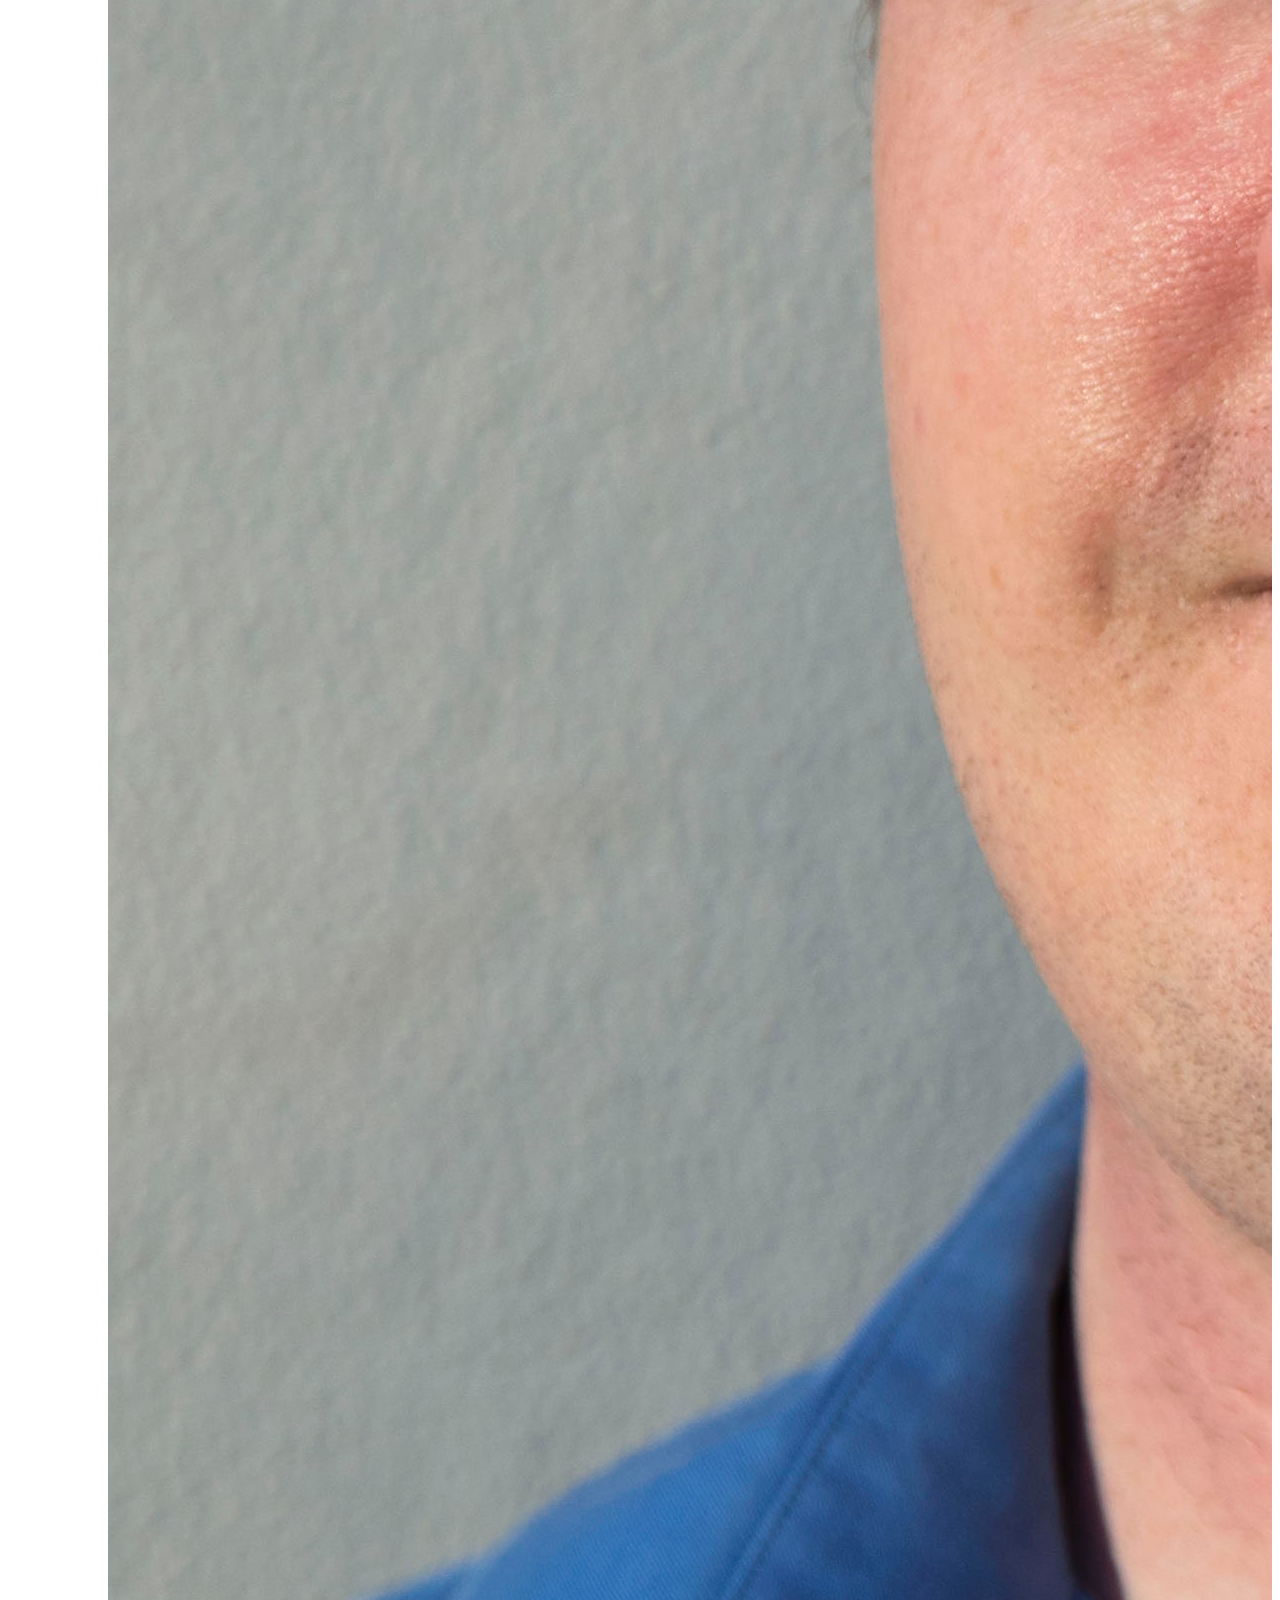
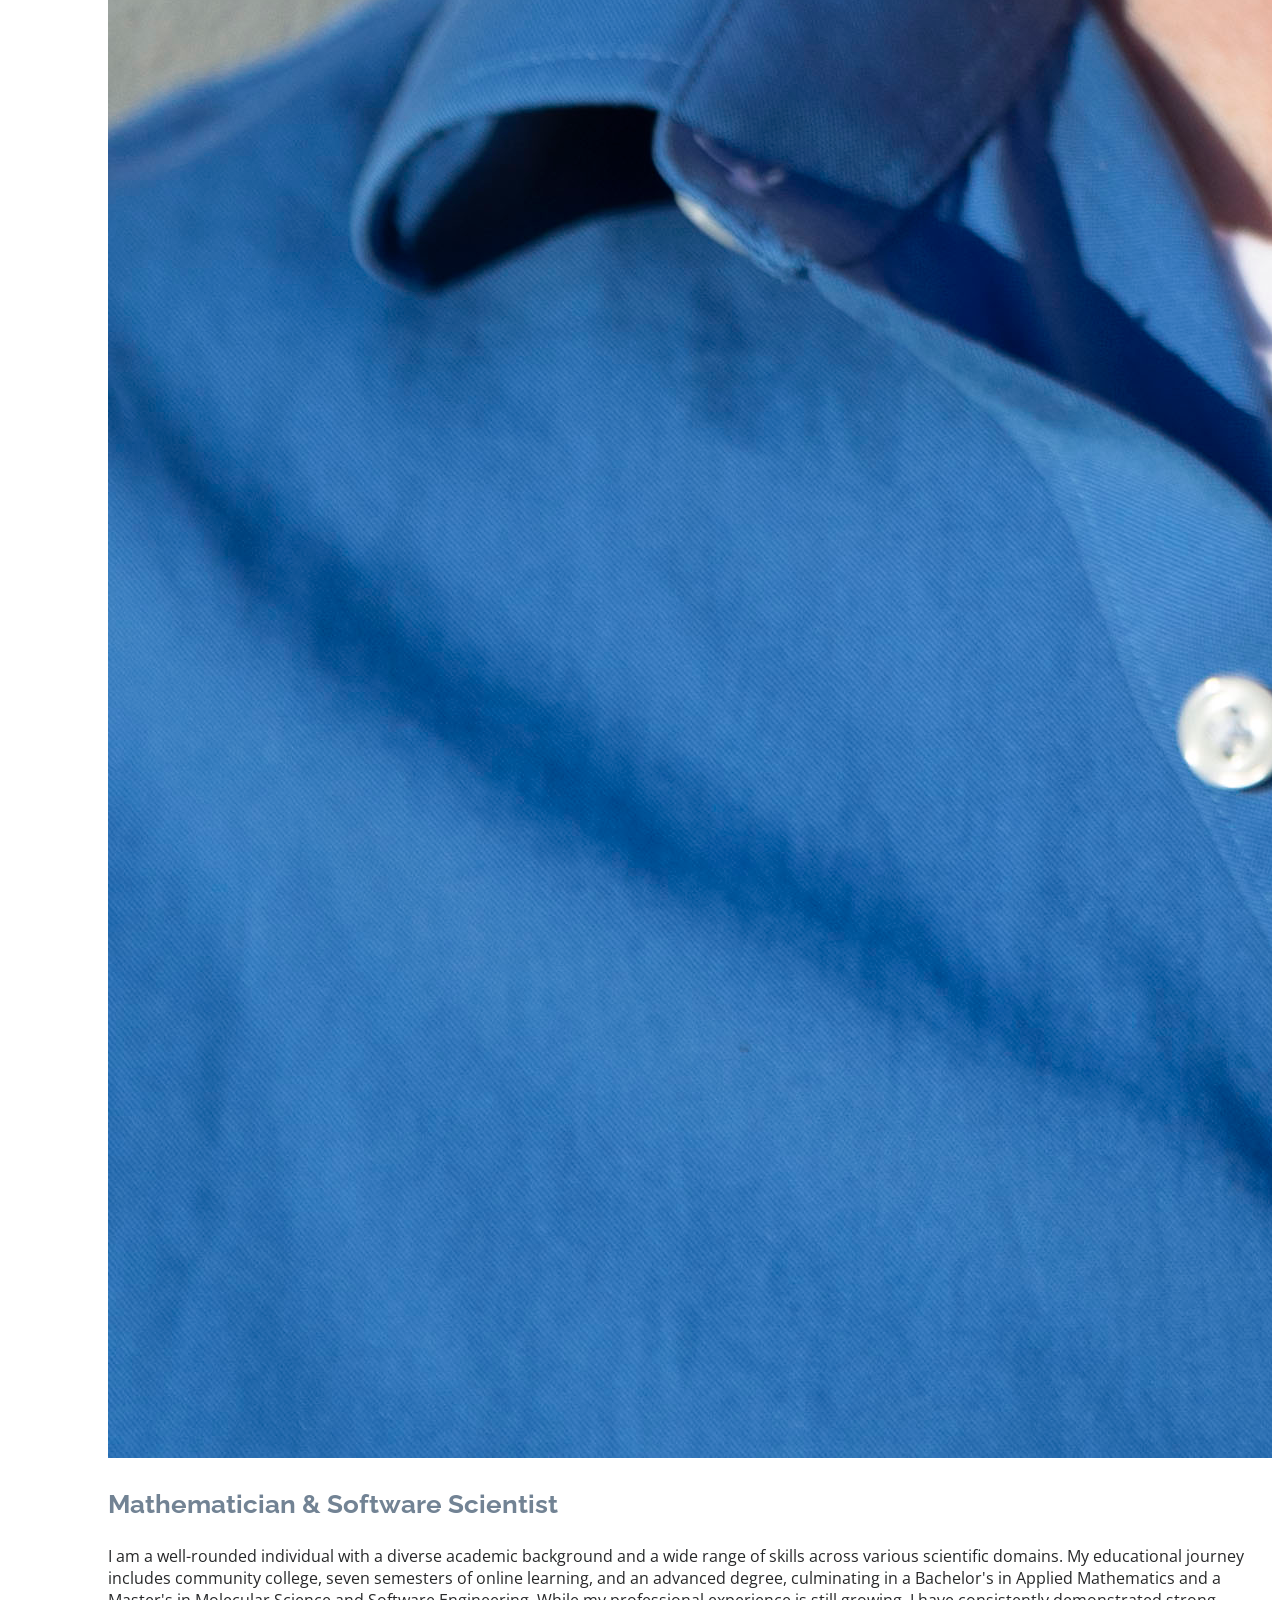
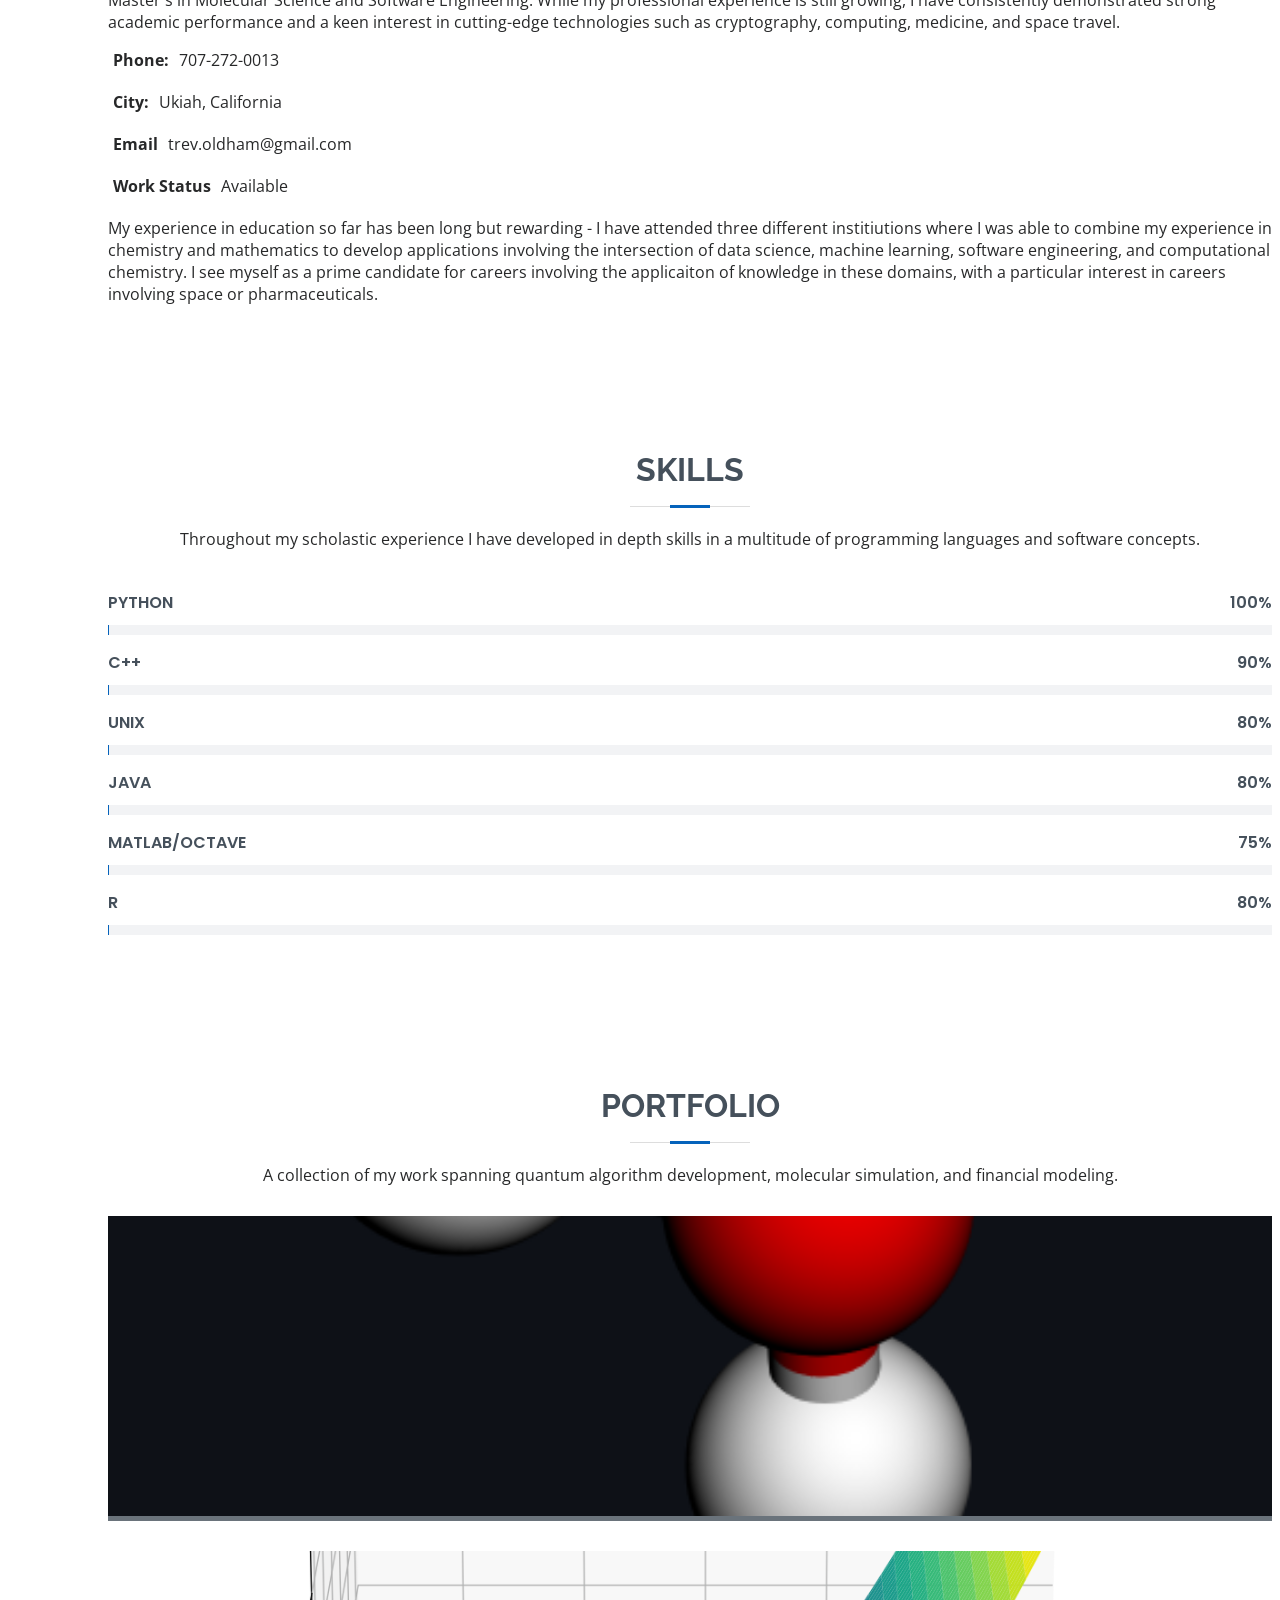
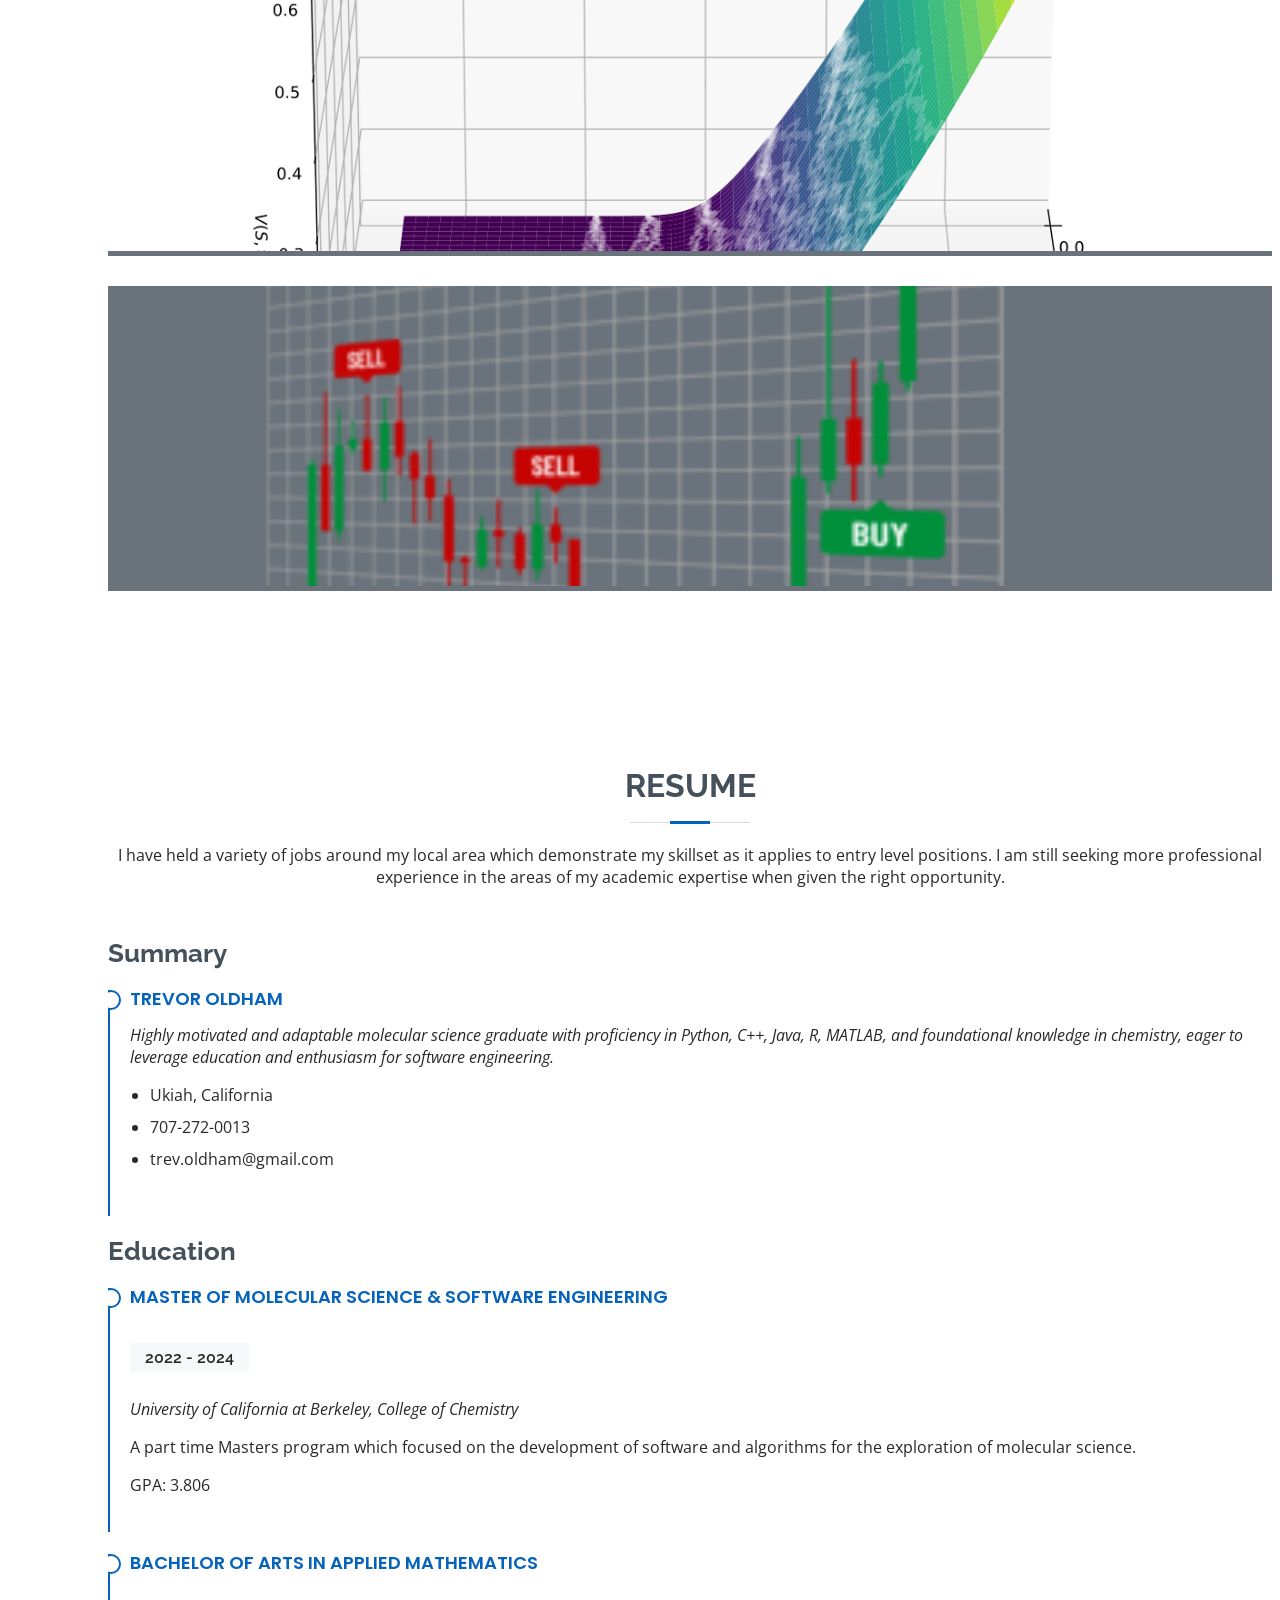
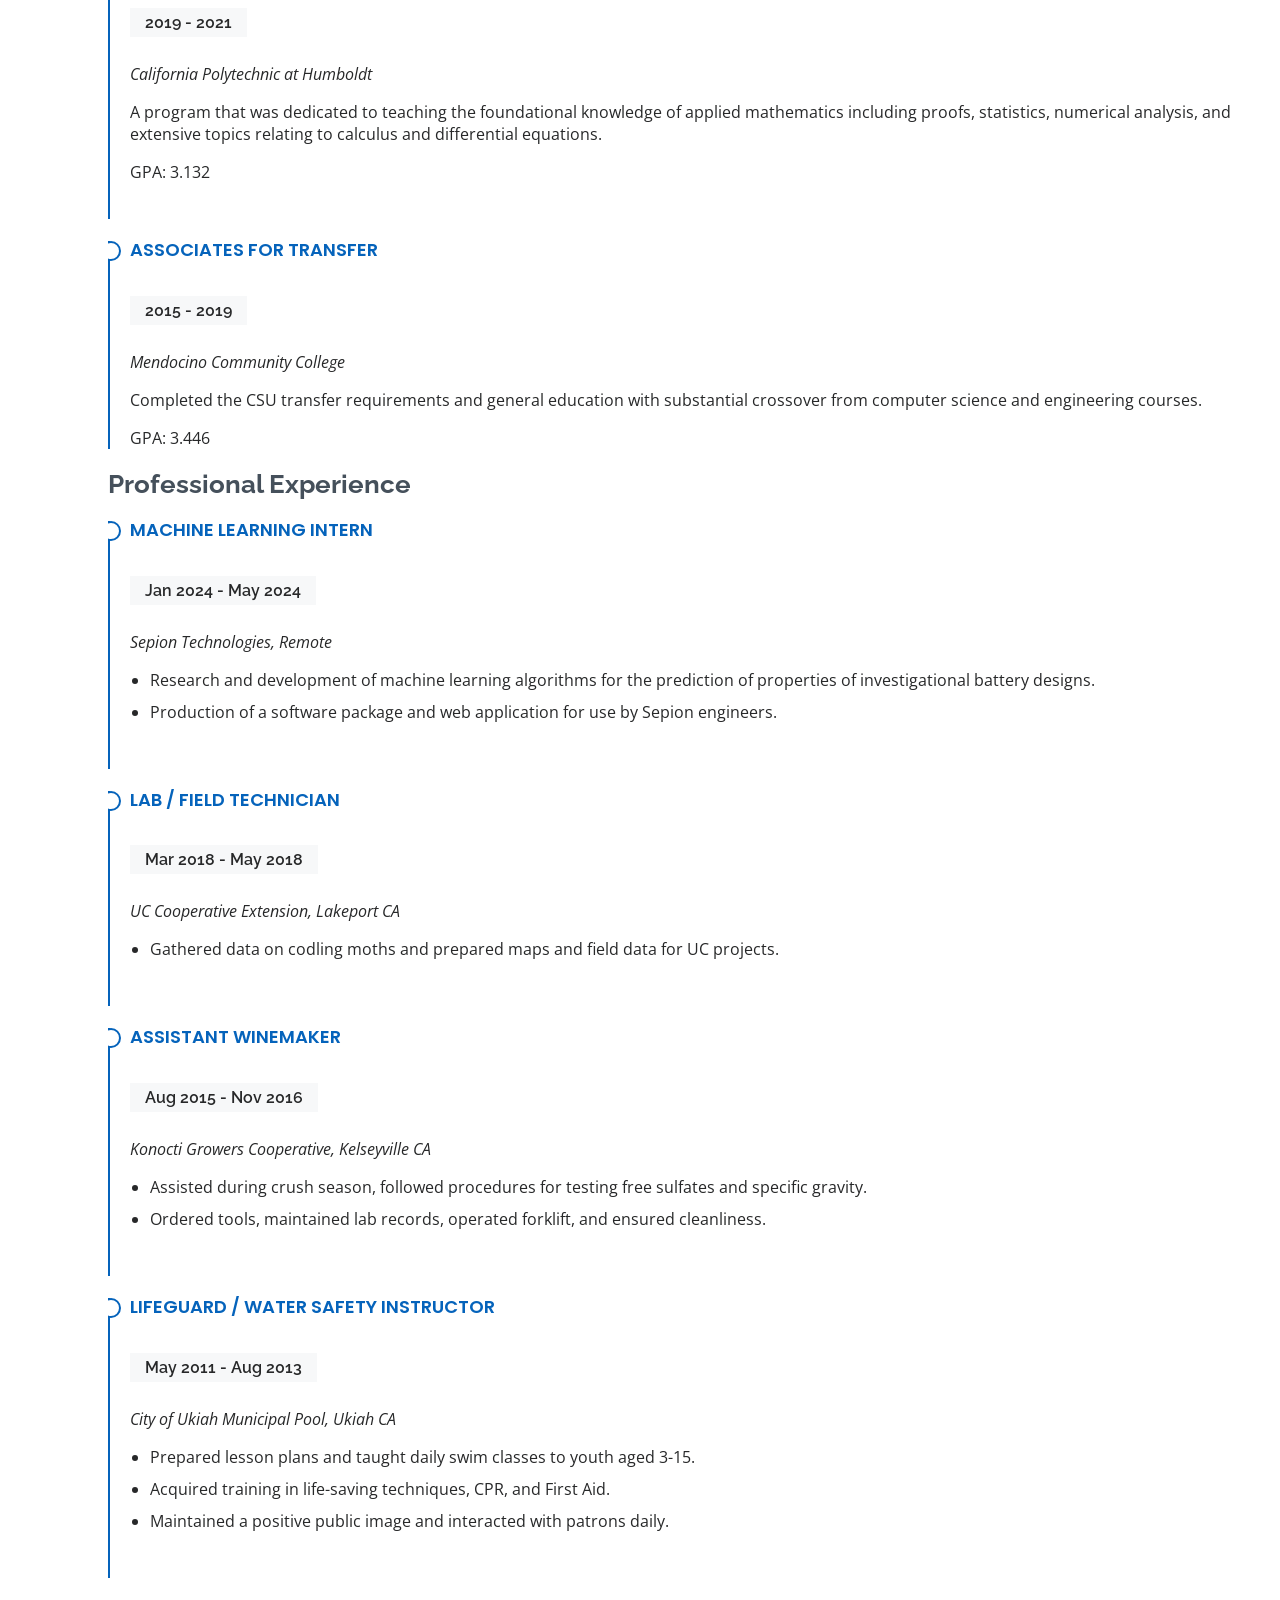
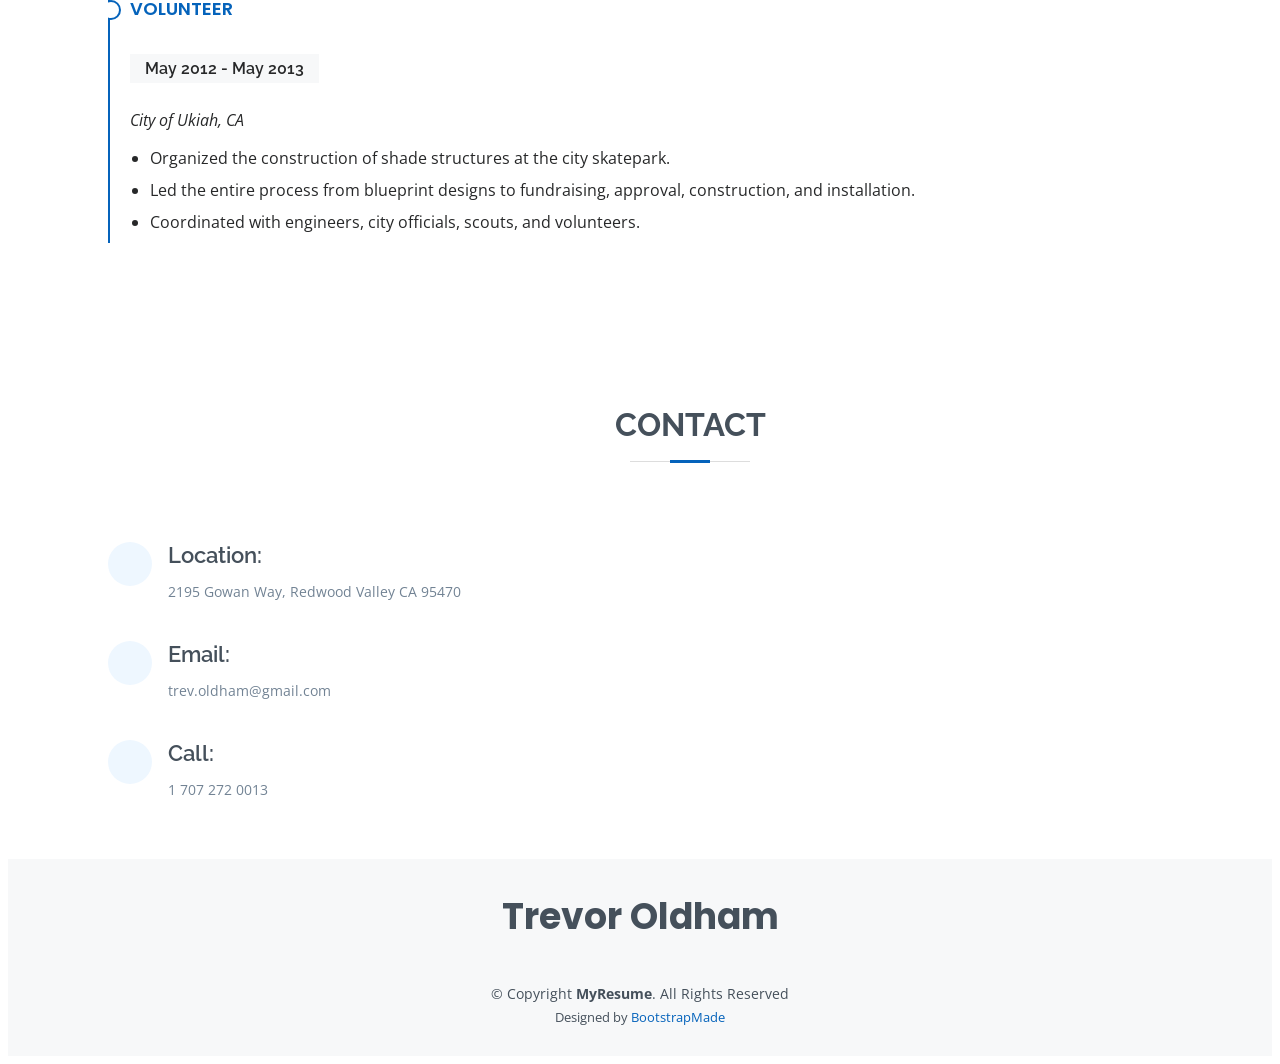
==== commit f905aed6: "feat: add new portfolio object, rearrange order of sections on main page" ====
--- a/index.html
+++ b/index.html
@@ -178,6 +178,62 @@
       </div>
     </section><!-- End Skills Section -->
 
+      <!-- ======= Portfolio Section ======= -->
+      <section id="portfolio" class="portfolio section-bg">
+    <div class="container" data-aos="fade-up">
+
+      <div class="section-title">
+        <h2>Portfolio</h2>
+        <p>A collection of my work spanning quantum algorithm development, molecular simulation, and financial modeling.</p>
+      </div>
+
+      <div class="row portfolio-container" data-aos="fade-up" data-aos-delay="200">
+
+        <div class="col-lg-4 col-md-6 portfolio-item filter-app">
+          <div class="portfolio-wrap">
+            <img src="assets/img/portfolio/vqe-sim.jpg" class="img-fluid" alt="VQE Simulator">
+            <div class="portfolio-info">
+              <h4>VQE Molecular Simulator</h4>
+              <p>Variational Quantum Eigensolver implemented on IBM Heron hardware.</p>
+              <div class="portfolio-links">
+                <a href="assets/img/portfolio/vqe-sim.jpg" data-gallery="portfolioGallery" class="portfolio-lightbox" title="VQE Simulator"><i class="bx bx-plus"></i></a>
+                <a href="vqe-details.html" title="More Details"><i class="bx bx-link"></i></a>
+              </div>
+            </div>
+          </div>
+        </div>
+
+        <div class="col-lg-4 col-md-6 portfolio-item filter-app">
+          <div class="portfolio-wrap">
+            <img src="assets/img/portfolio/options.jpg" class="img-fluid" alt="VQE Simulator">
+            <div class="portfolio-info">
+              <h4>Quantum Amplitude Estimation</h4>
+              <p>A quantum algorithm for pricing European-style options</p>
+              <div class="portfolio-links">
+                <a href="assets/img/portfolio/options.jpg" data-gallery="portfolioGallery" class="portfolio-lightbox" title="VQE Simulator"><i class="bx bx-plus"></i></a>
+                <a href="options-details.html" title="More Details"><i class="bx bx-link"></i></a>
+              </div>
+            </div>
+          </div>
+        </div>
+
+        <div class="col-lg-4 col-md-6 portfolio-item filter-app">
+          <div class="portfolio-wrap">
+            <img src="assets/img/portfolio/portfolio-optimizer.jpg" class="img-fluid" alt="VQE Simulator">
+            <div class="portfolio-info">
+              <h4>Quantum Portfolio Optimizer</h4>
+              <p>A qiskit implmentation of VQE for Portfolio Optimization</p>
+              <div class="portfolio-links">
+                <a href="assets/img/portfolio/portfolio-optimizer.jpg" data-gallery="portfolioGallery" class="portfolio-lightbox" title="VQE Simulator"><i class="bx bx-plus"></i></a>
+                <a href="portfolio-optimizer-details.html" title="More Details"><i class="bx bx-link"></i></a>
+              </div>
+            </div>
+          </div>
+        </div>
+
+      </div>
+    </div>
+  </section>
     <!-- ======= Resume Section ======= -->
     <section id="resume" class="resume">
       <div class="container" data-aos="fade-up">
@@ -277,48 +333,7 @@
       </div>
     </section><!-- End Resume Section -->
 
-    <!-- ======= Portfolio Section ======= -->
-    <section id="portfolio" class="portfolio section-bg">
-  <div class="container" data-aos="fade-up">
-
-    <div class="section-title">
-      <h2>Portfolio</h2>
-      <p>A collection of my work spanning quantum algorithm development, molecular simulation, and financial modeling.</p>
-    </div>
-
-    <div class="row portfolio-container" data-aos="fade-up" data-aos-delay="200">
-
-      <div class="col-lg-4 col-md-6 portfolio-item filter-app">
-        <div class="portfolio-wrap">
-          <img src="assets/img/portfolio/vqe-sim.jpg" class="img-fluid" alt="VQE Simulator">
-          <div class="portfolio-info">
-            <h4>VQE Molecular Simulator</h4>
-            <p>Variational Quantum Eigensolver implemented on IBM Heron hardware.</p>
-            <div class="portfolio-links">
-              <a href="assets/img/portfolio/vqe-sim.jpg" data-gallery="portfolioGallery" class="portfolio-lightbox" title="VQE Simulator"><i class="bx bx-plus"></i></a>
-              <a href="vqe-details.html" title="More Details"><i class="bx bx-link"></i></a>
-            </div>
-          </div>
-        </div>
-      </div>
-
-      <div class="col-lg-4 col-md-6 portfolio-item filter-app">
-        <div class="portfolio-wrap">
-          <img src="assets/img/portfolio/options.jpg" class="img-fluid" alt="VQE Simulator">
-          <div class="portfolio-info">
-            <h4>Quantum Amplitude Estimation</h4>
-            <p>A quantum algorithm for pricing European-style options</p>
-            <div class="portfolio-links">
-              <a href="assets/img/portfolio/options.jpg" data-gallery="portfolioGallery" class="portfolio-lightbox" title="VQE Simulator"><i class="bx bx-plus"></i></a>
-              <a href="options-details.html" title="More Details"><i class="bx bx-link"></i></a>
-            </div>
-          </div>
-        </div>
-      </div>
-
-    </div>
-  </div>
-</section>
+   
 
     <!-- ======= Services Section ======= -->
     <!-- <section id="services" class="services">
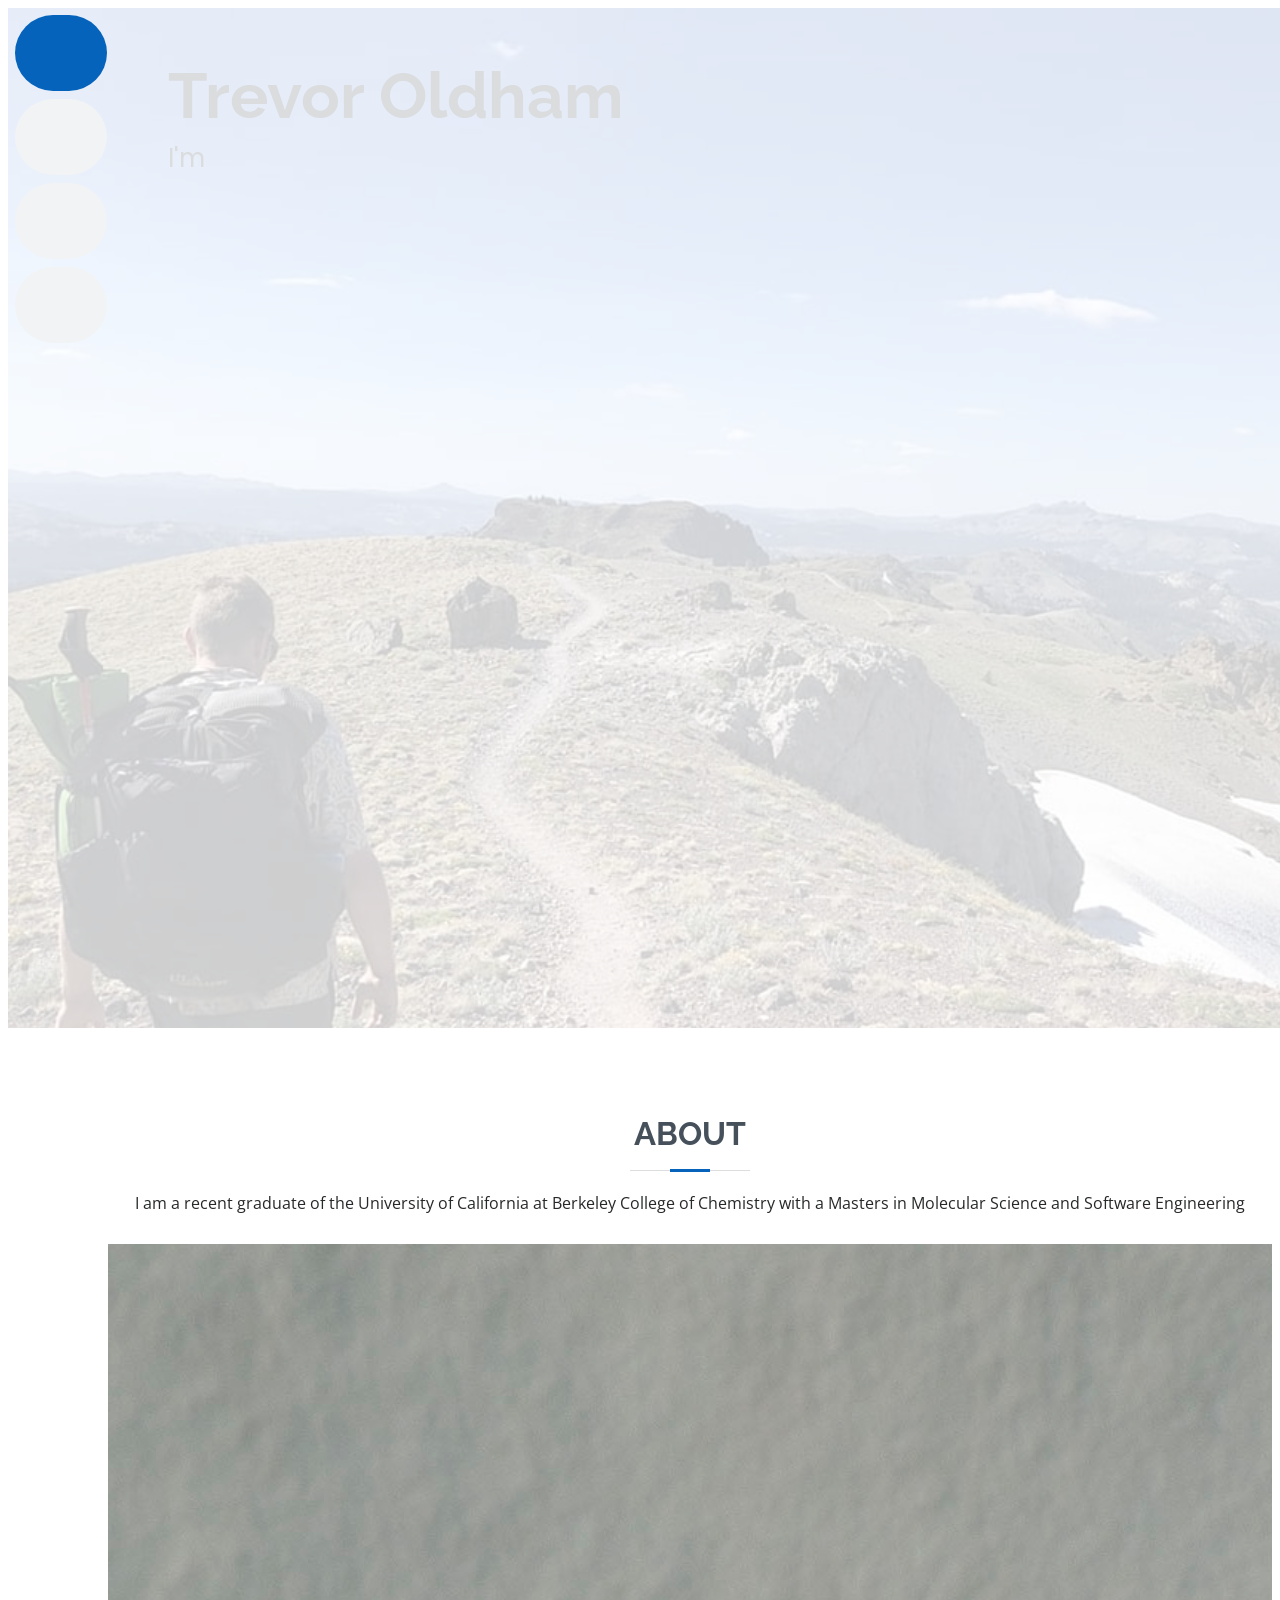
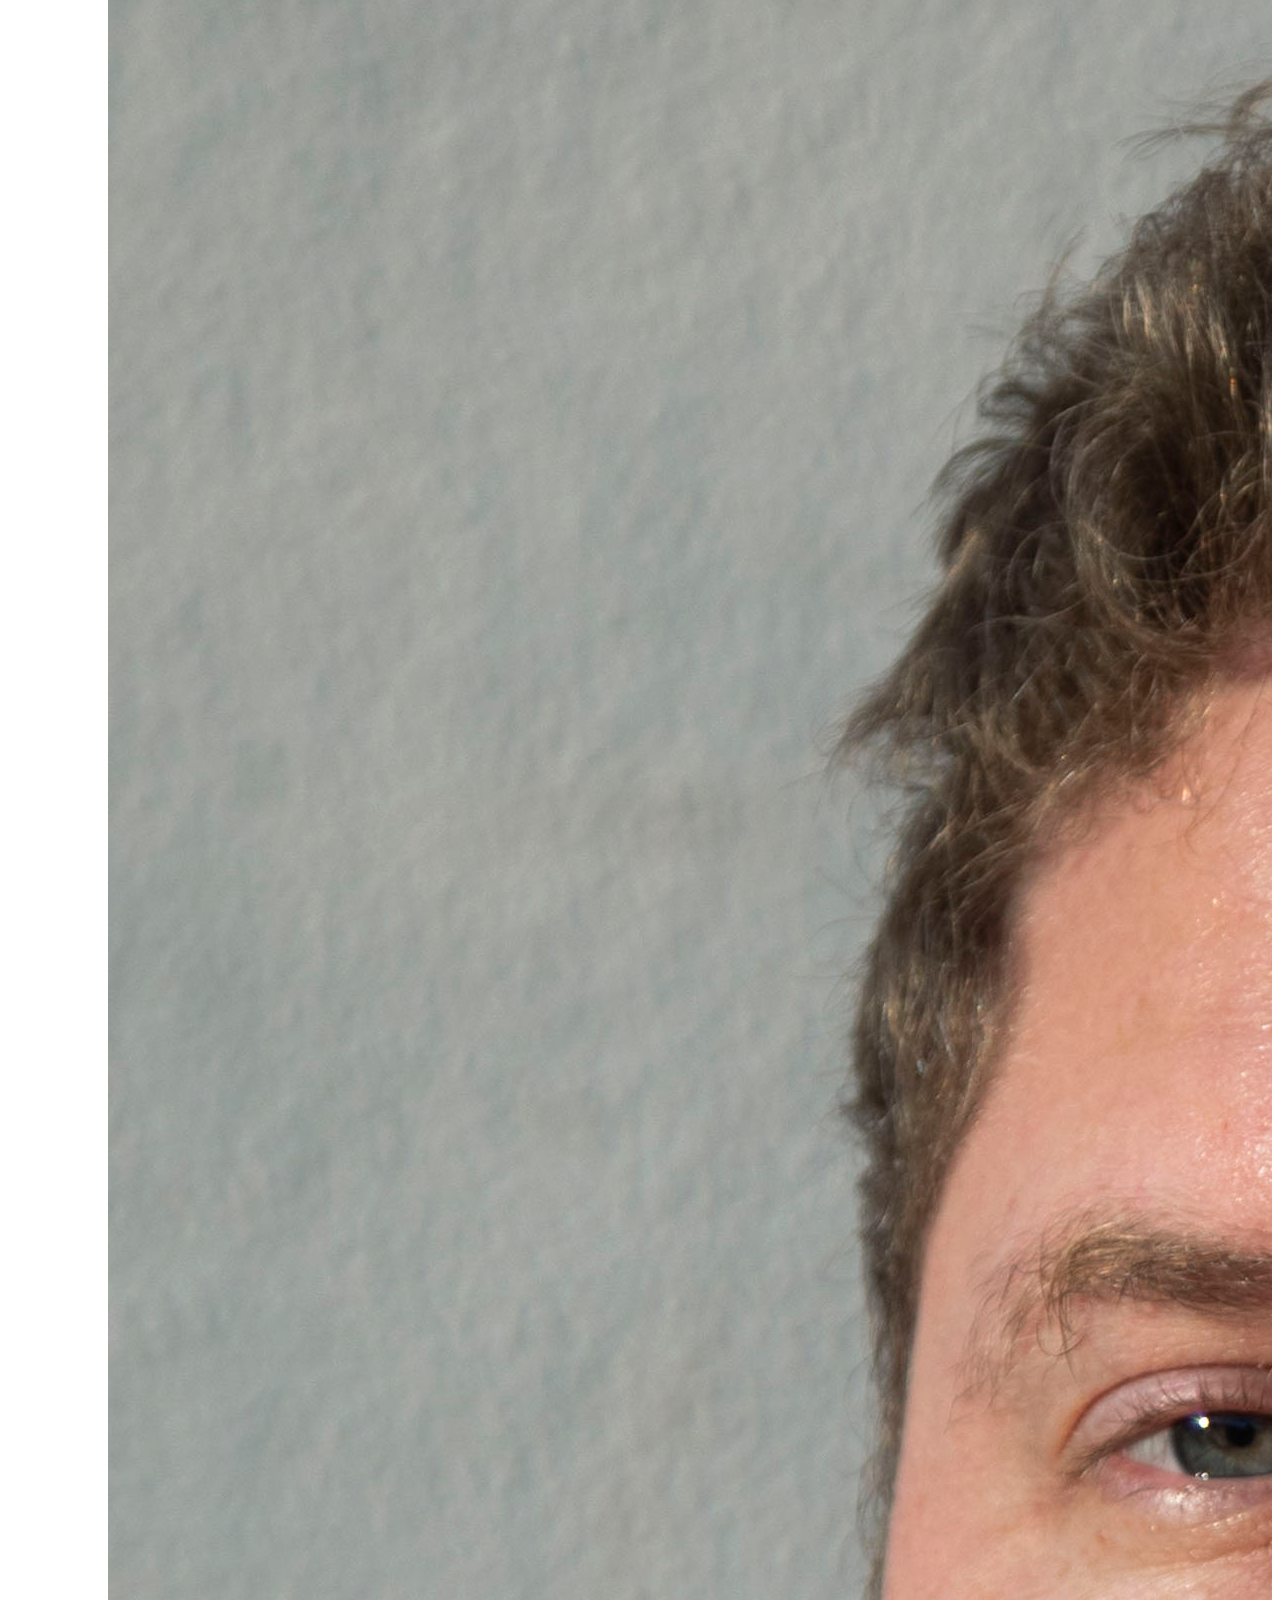
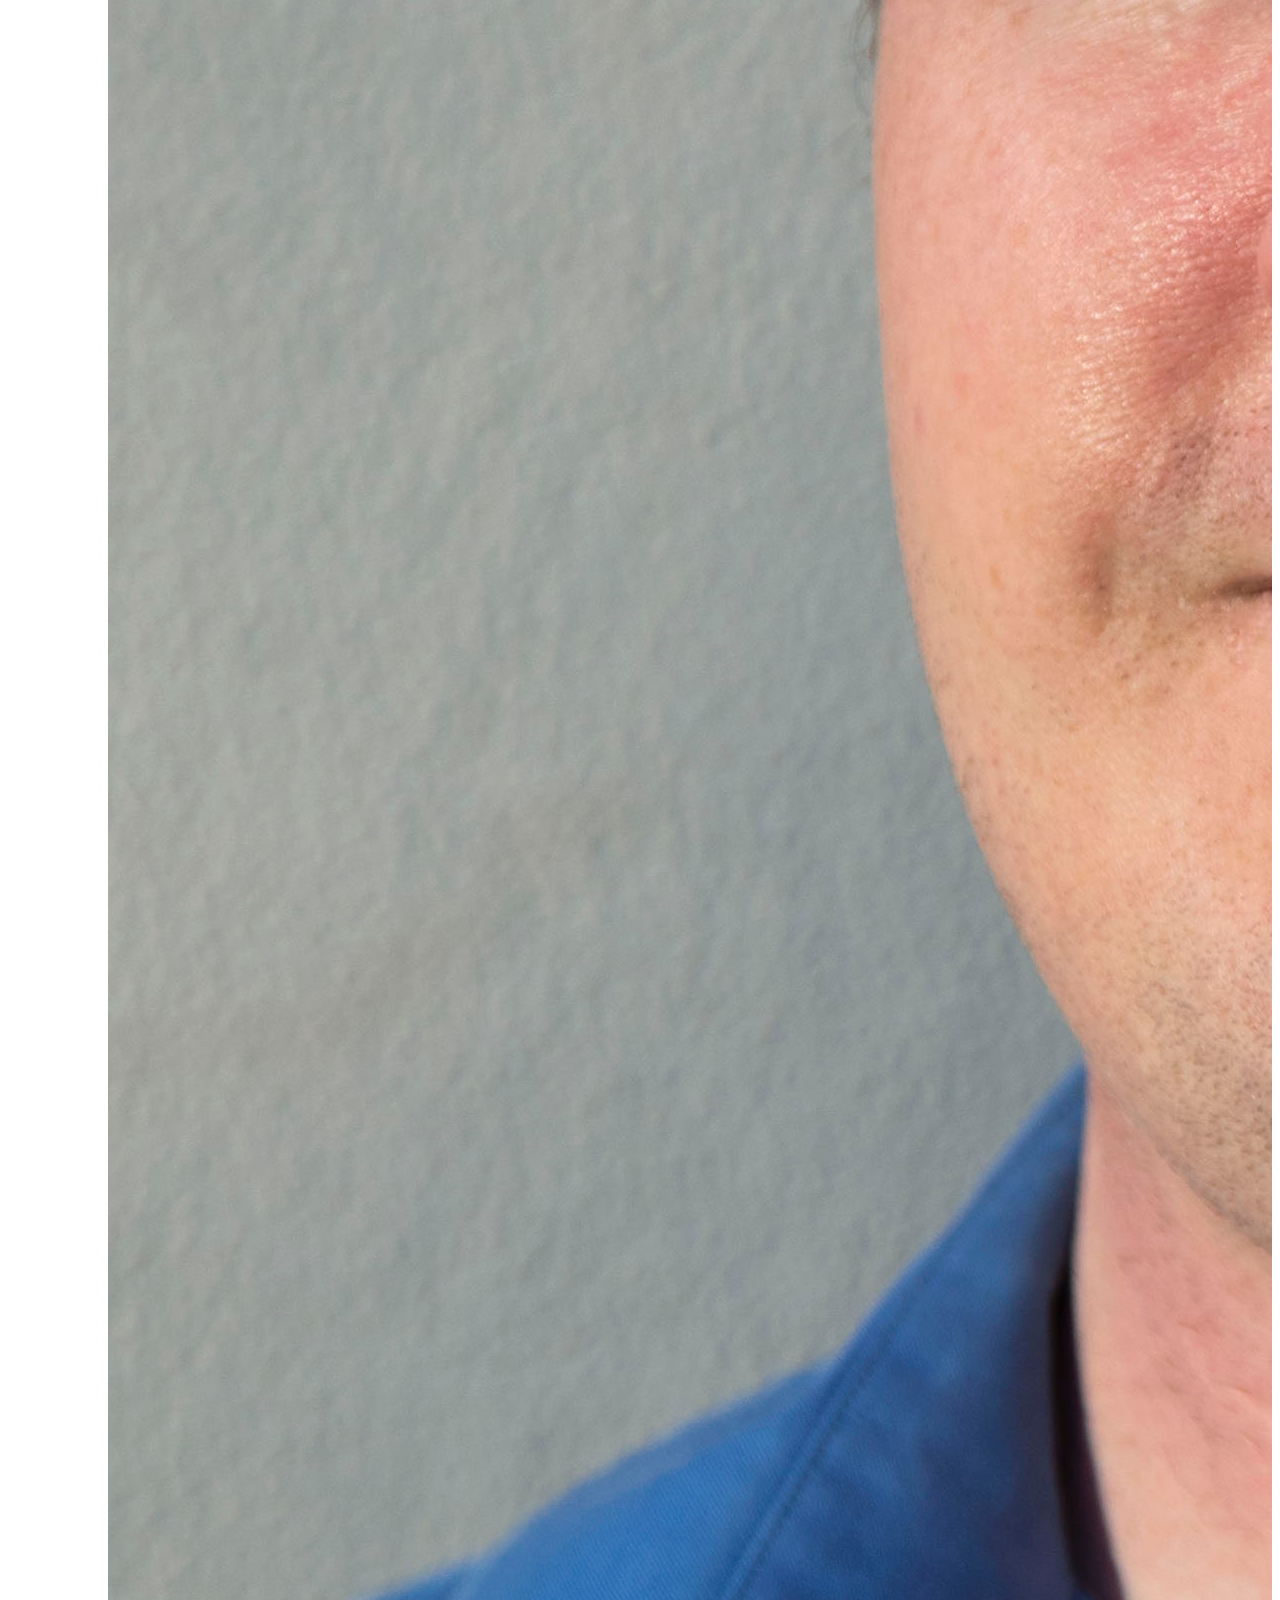
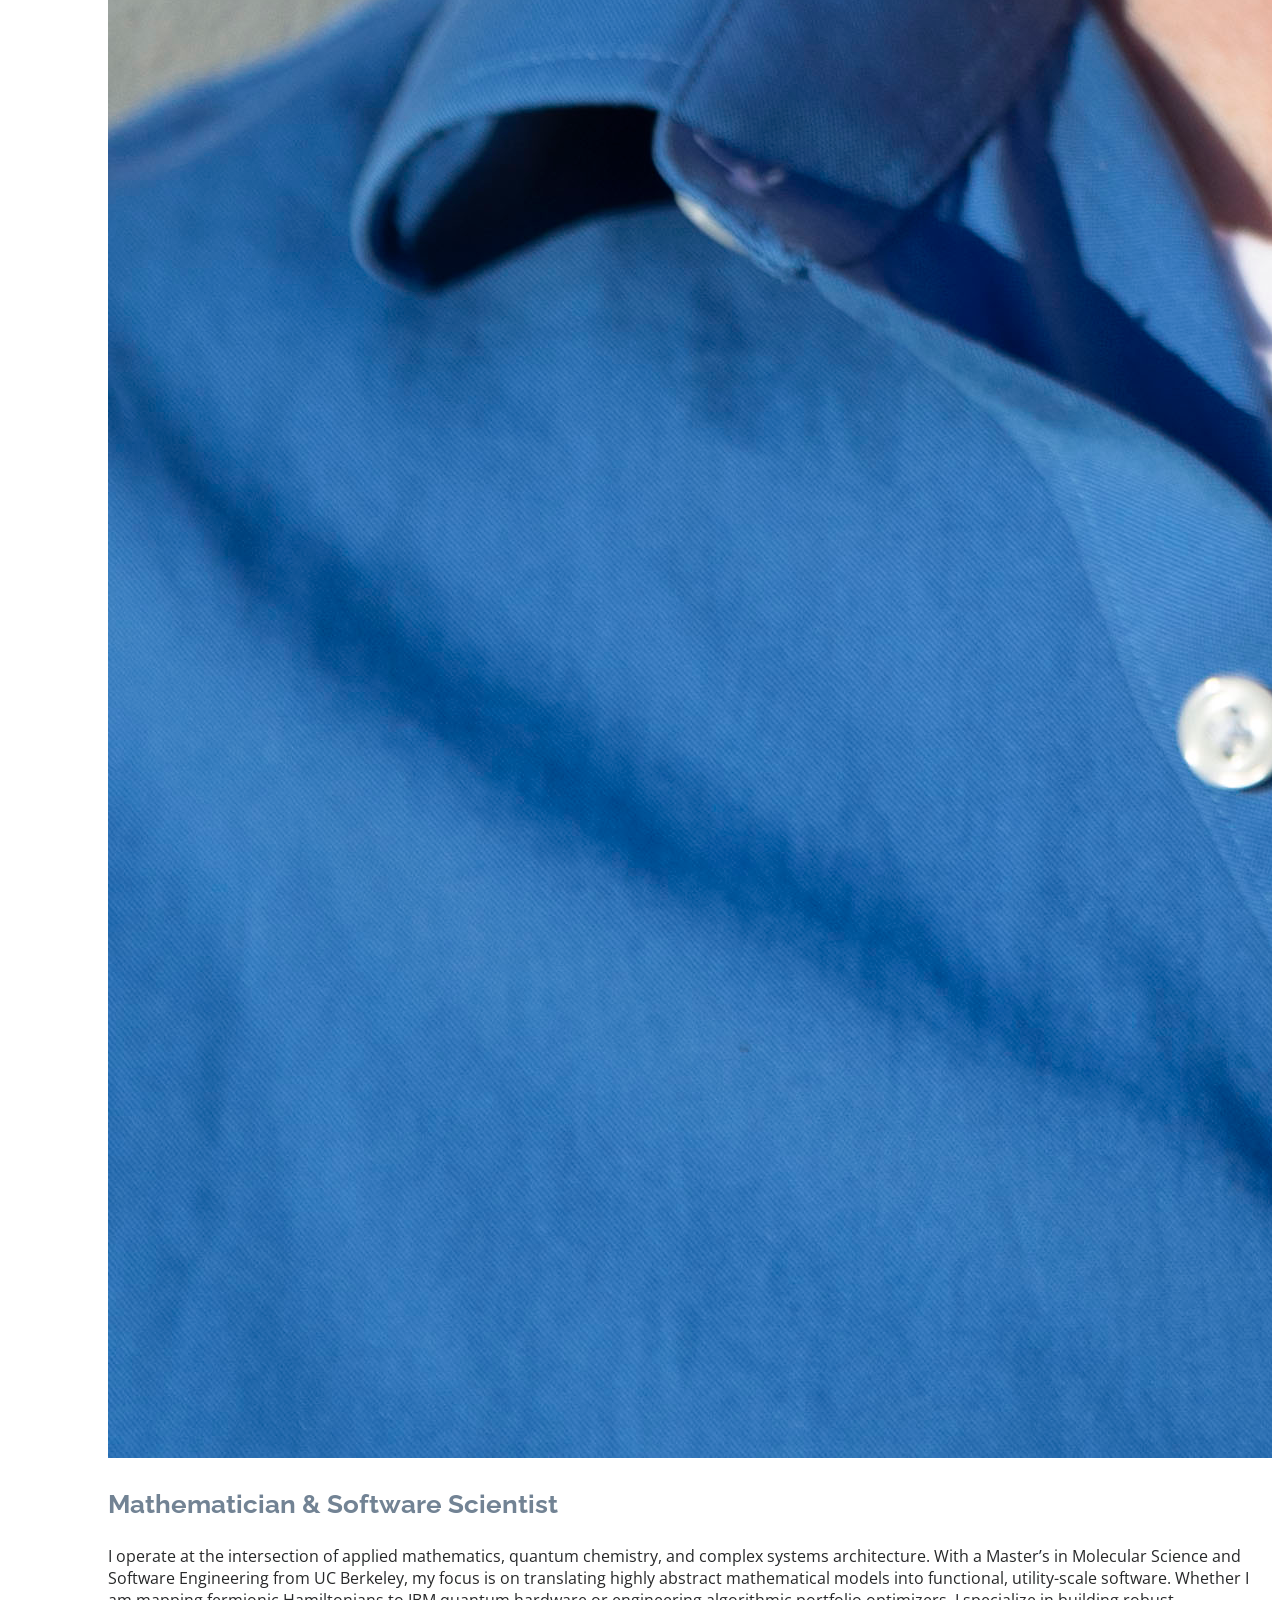
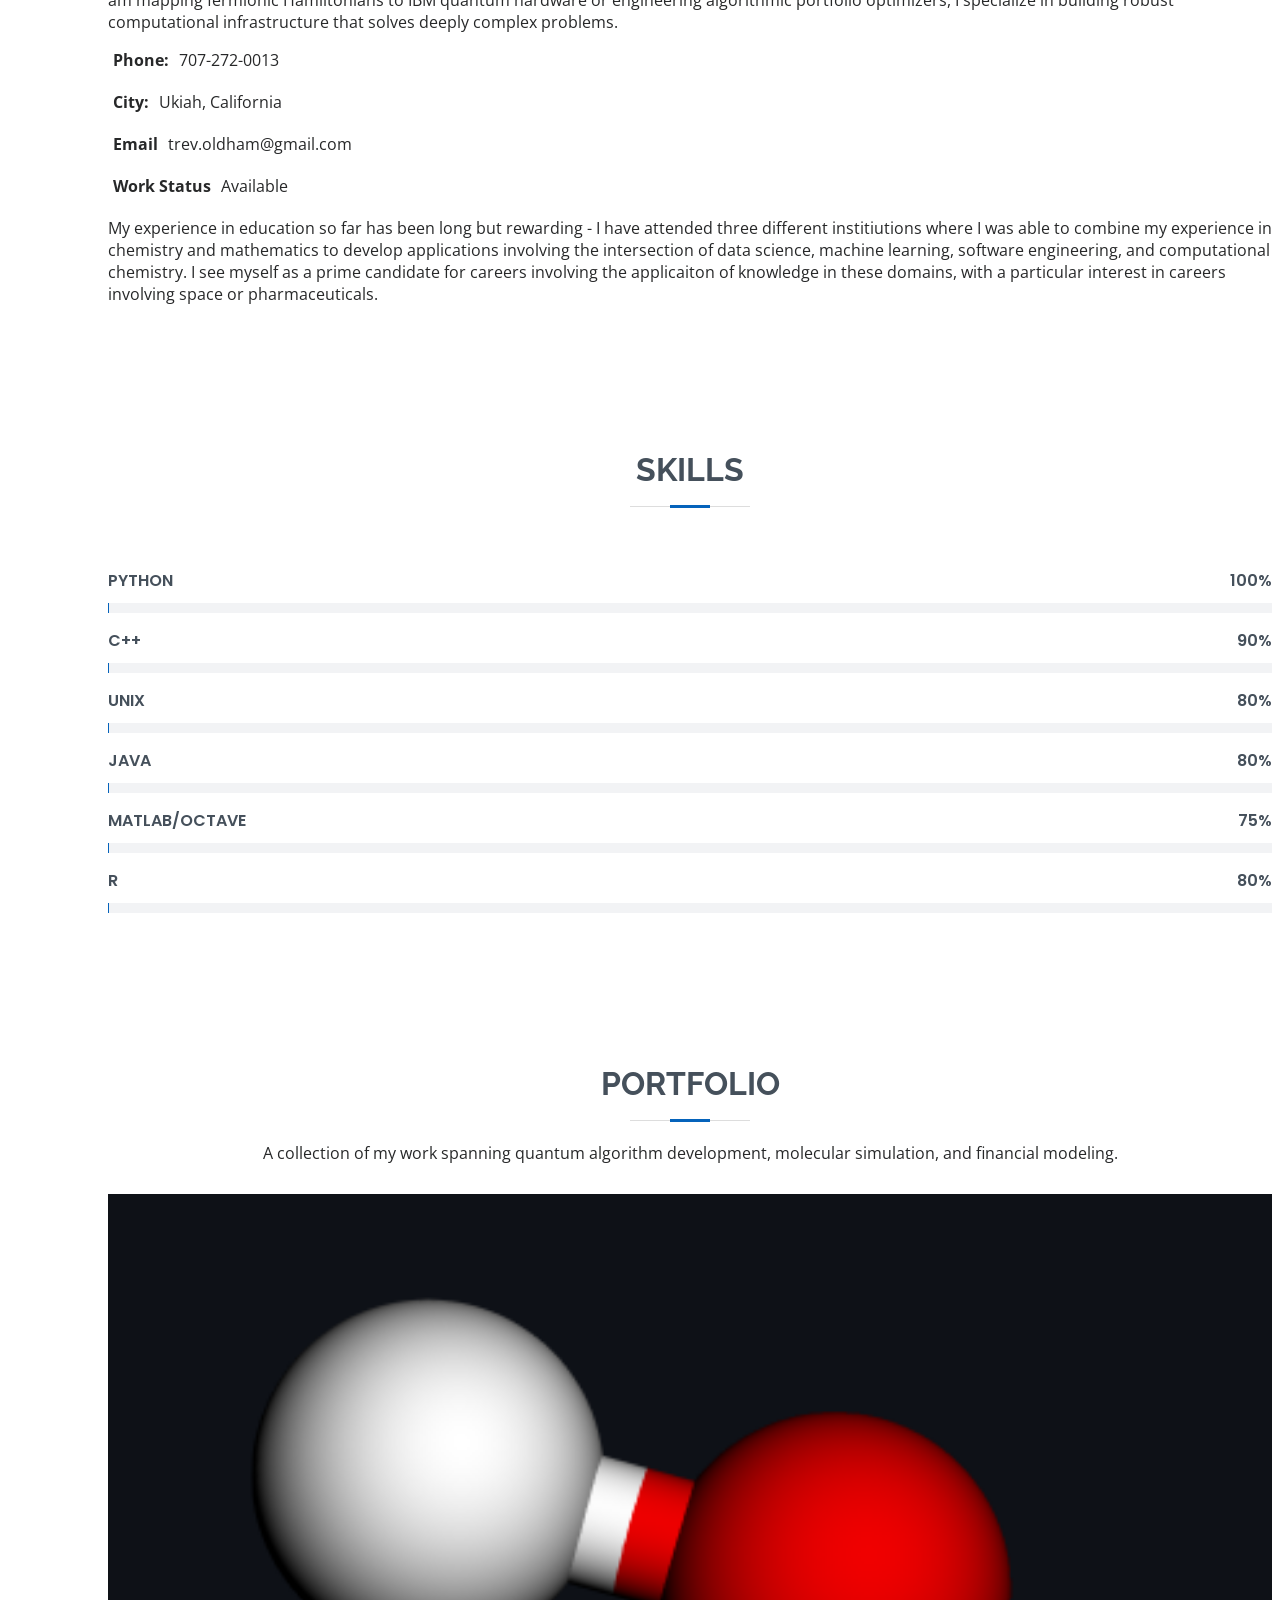
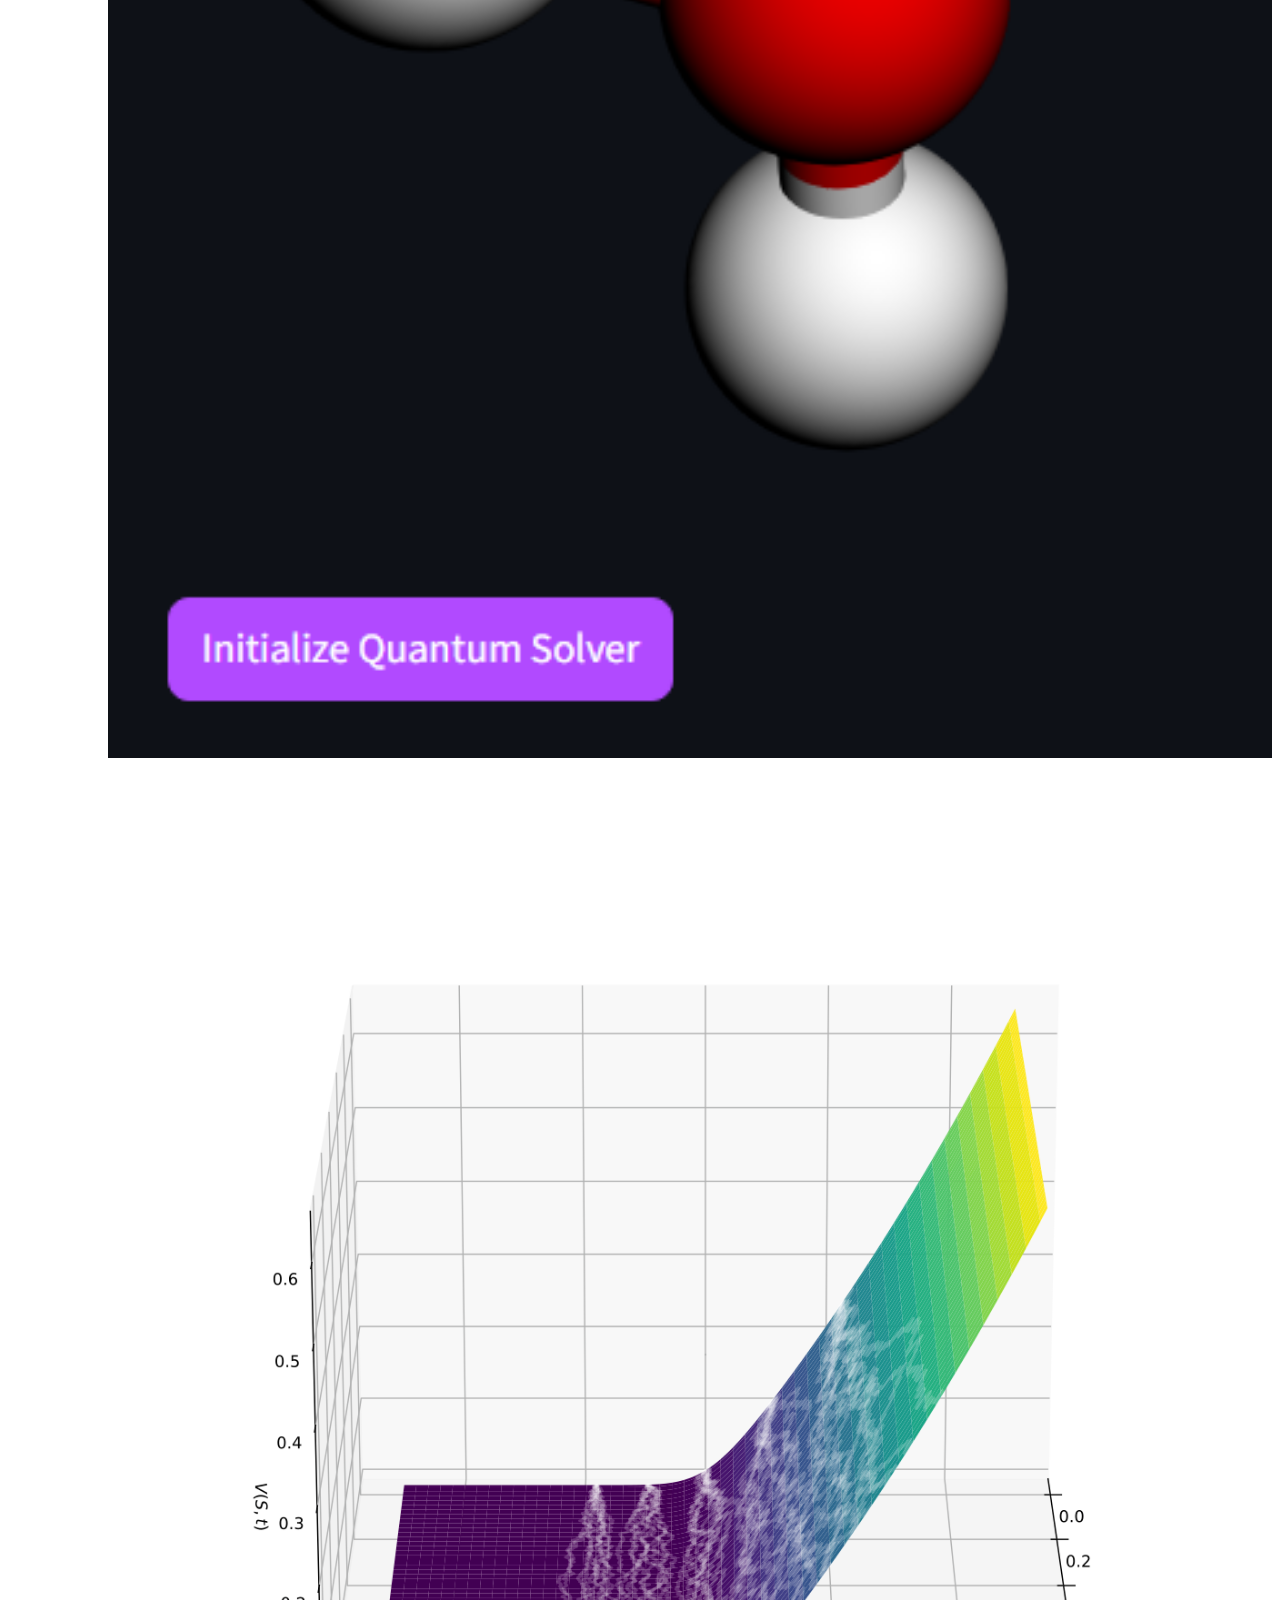
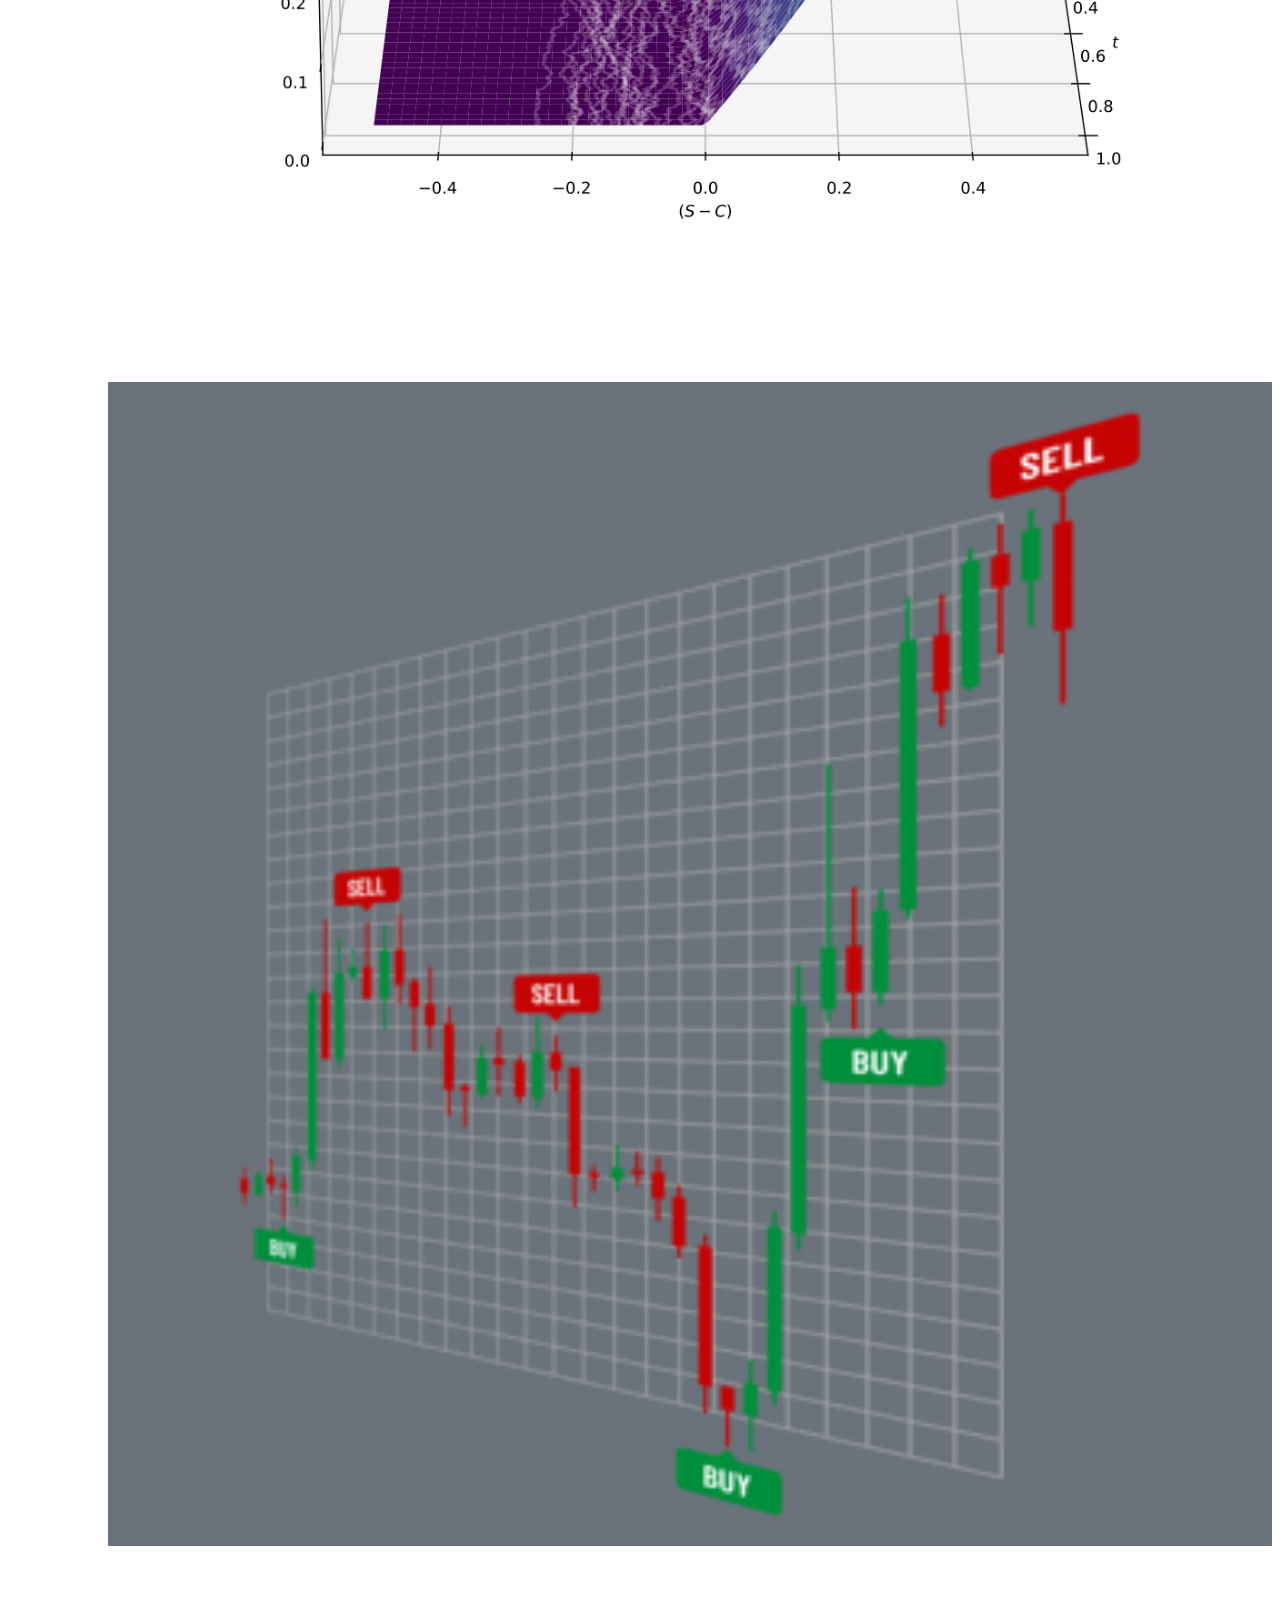
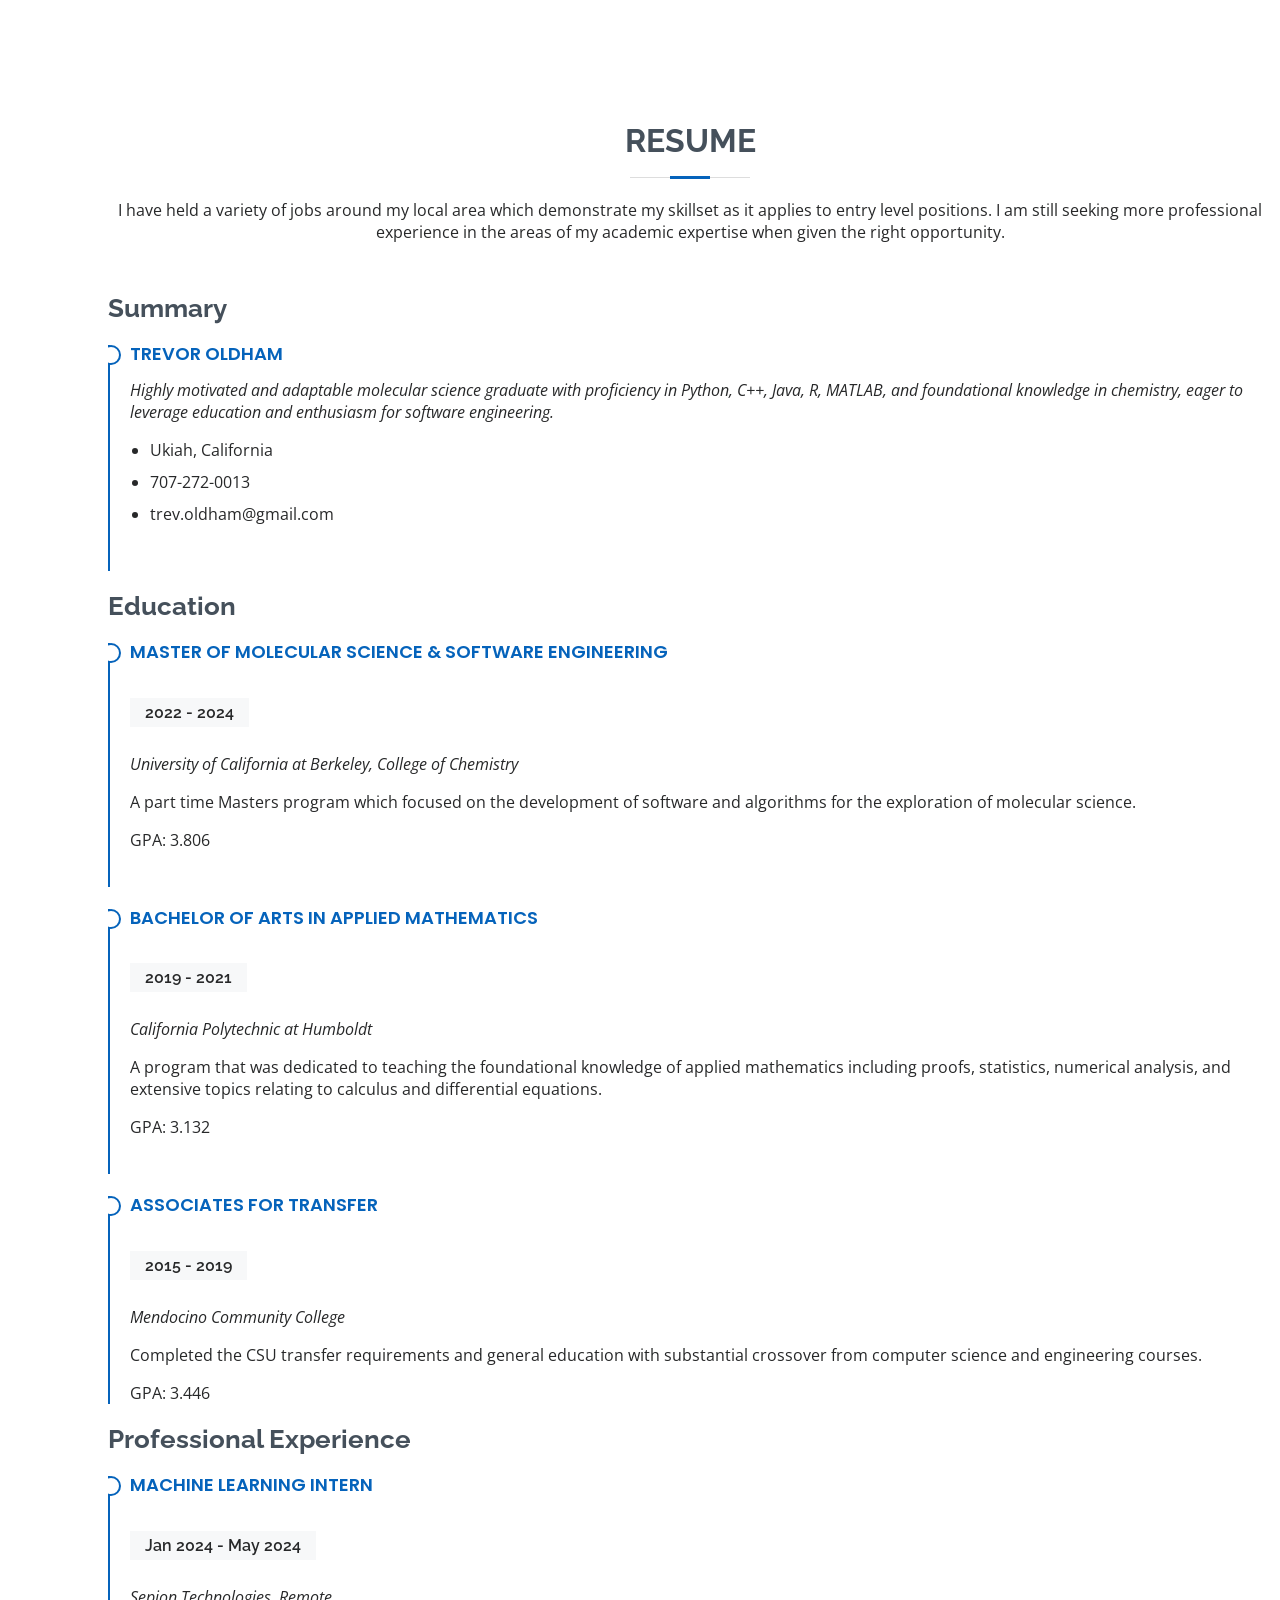
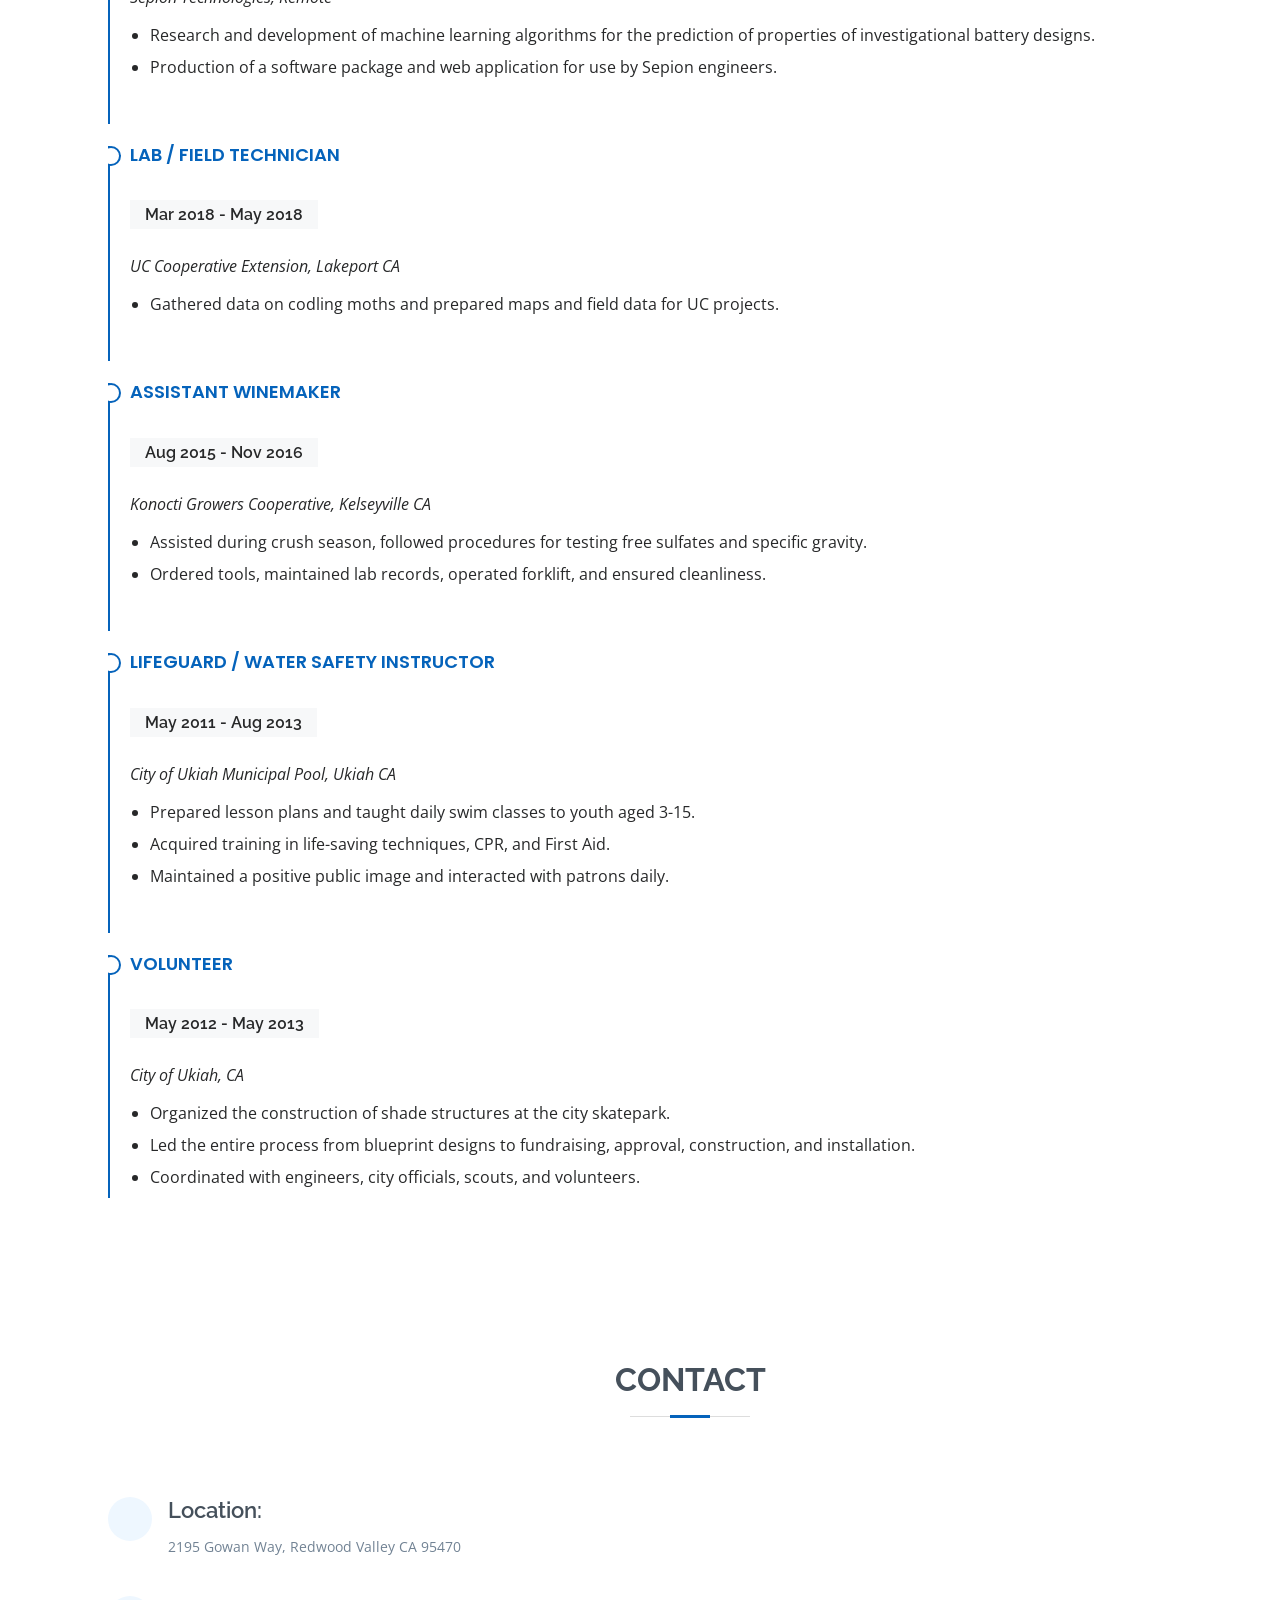
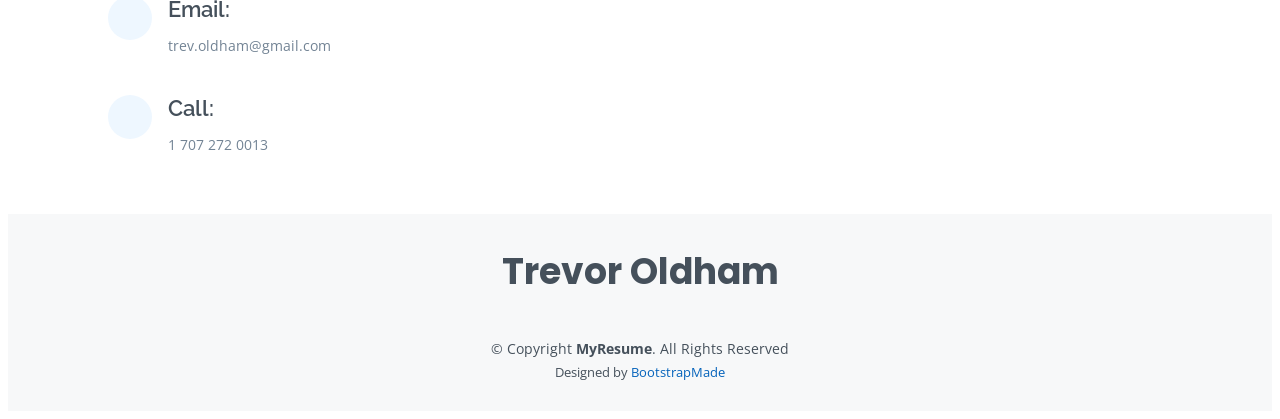
==== commit ce4e8314: "fix: resized link icons in project gallery." ====
--- a/index.html
+++ b/index.html
@@ -86,7 +86,7 @@
           <div class="col-lg-8 pt-4 pt-lg-0 content">
             <h3>Mathematician &amp; Software Scientist</h3>
             <p>
-              I am a well-rounded individual with a diverse academic background and a wide range of skills across various scientific domains. My educational journey includes community college, seven semesters of online learning, and an advanced degree, culminating in a Bachelor's in Applied Mathematics and a Master's in Molecular Science and Software Engineering. While my professional experience is still growing, I have consistently demonstrated strong academic performance and a keen interest in cutting-edge technologies such as cryptography, computing, medicine, and space travel.
+              I operate at the intersection of applied mathematics, quantum chemistry, and complex systems architecture. With a Master’s in Molecular Science and Software Engineering from UC Berkeley, my focus is on translating highly abstract mathematical models into functional, utility-scale software. Whether I am mapping fermionic Hamiltonians to IBM quantum hardware or engineering algorithmic portfolio optimizers, I specialize in building robust computational infrastructure that solves deeply complex problems.
             </p>
             <div class="row">
               <div class="col-lg-6">
@@ -118,7 +118,6 @@
 
         <div class="section-title">
           <h2>Skills</h2>
-          <p>Throughout my scholastic experience I have developed in depth skills in a multitude of programming languages and software concepts.</p>
         </div>
 
         <div class="row skills-content">
@@ -196,7 +195,6 @@
               <h4>VQE Molecular Simulator</h4>
               <p>Variational Quantum Eigensolver implemented on IBM Heron hardware.</p>
               <div class="portfolio-links">
-                <a href="assets/img/portfolio/vqe-sim.jpg" data-gallery="portfolioGallery" class="portfolio-lightbox" title="VQE Simulator"><i class="bx bx-plus"></i></a>
                 <a href="vqe-details.html" title="More Details"><i class="bx bx-link"></i></a>
               </div>
             </div>
@@ -210,7 +208,6 @@
               <h4>Quantum Amplitude Estimation</h4>
               <p>A quantum algorithm for pricing European-style options</p>
               <div class="portfolio-links">
-                <a href="assets/img/portfolio/options.jpg" data-gallery="portfolioGallery" class="portfolio-lightbox" title="VQE Simulator"><i class="bx bx-plus"></i></a>
                 <a href="options-details.html" title="More Details"><i class="bx bx-link"></i></a>
               </div>
             </div>
@@ -224,7 +221,6 @@
               <h4>Quantum Portfolio Optimizer</h4>
               <p>A qiskit implmentation of VQE for Portfolio Optimization</p>
               <div class="portfolio-links">
-                <a href="assets/img/portfolio/portfolio-optimizer.jpg" data-gallery="portfolioGallery" class="portfolio-lightbox" title="VQE Simulator"><i class="bx bx-plus"></i></a>
                 <a href="portfolio-optimizer-details.html" title="More Details"><i class="bx bx-link"></i></a>
               </div>
             </div>
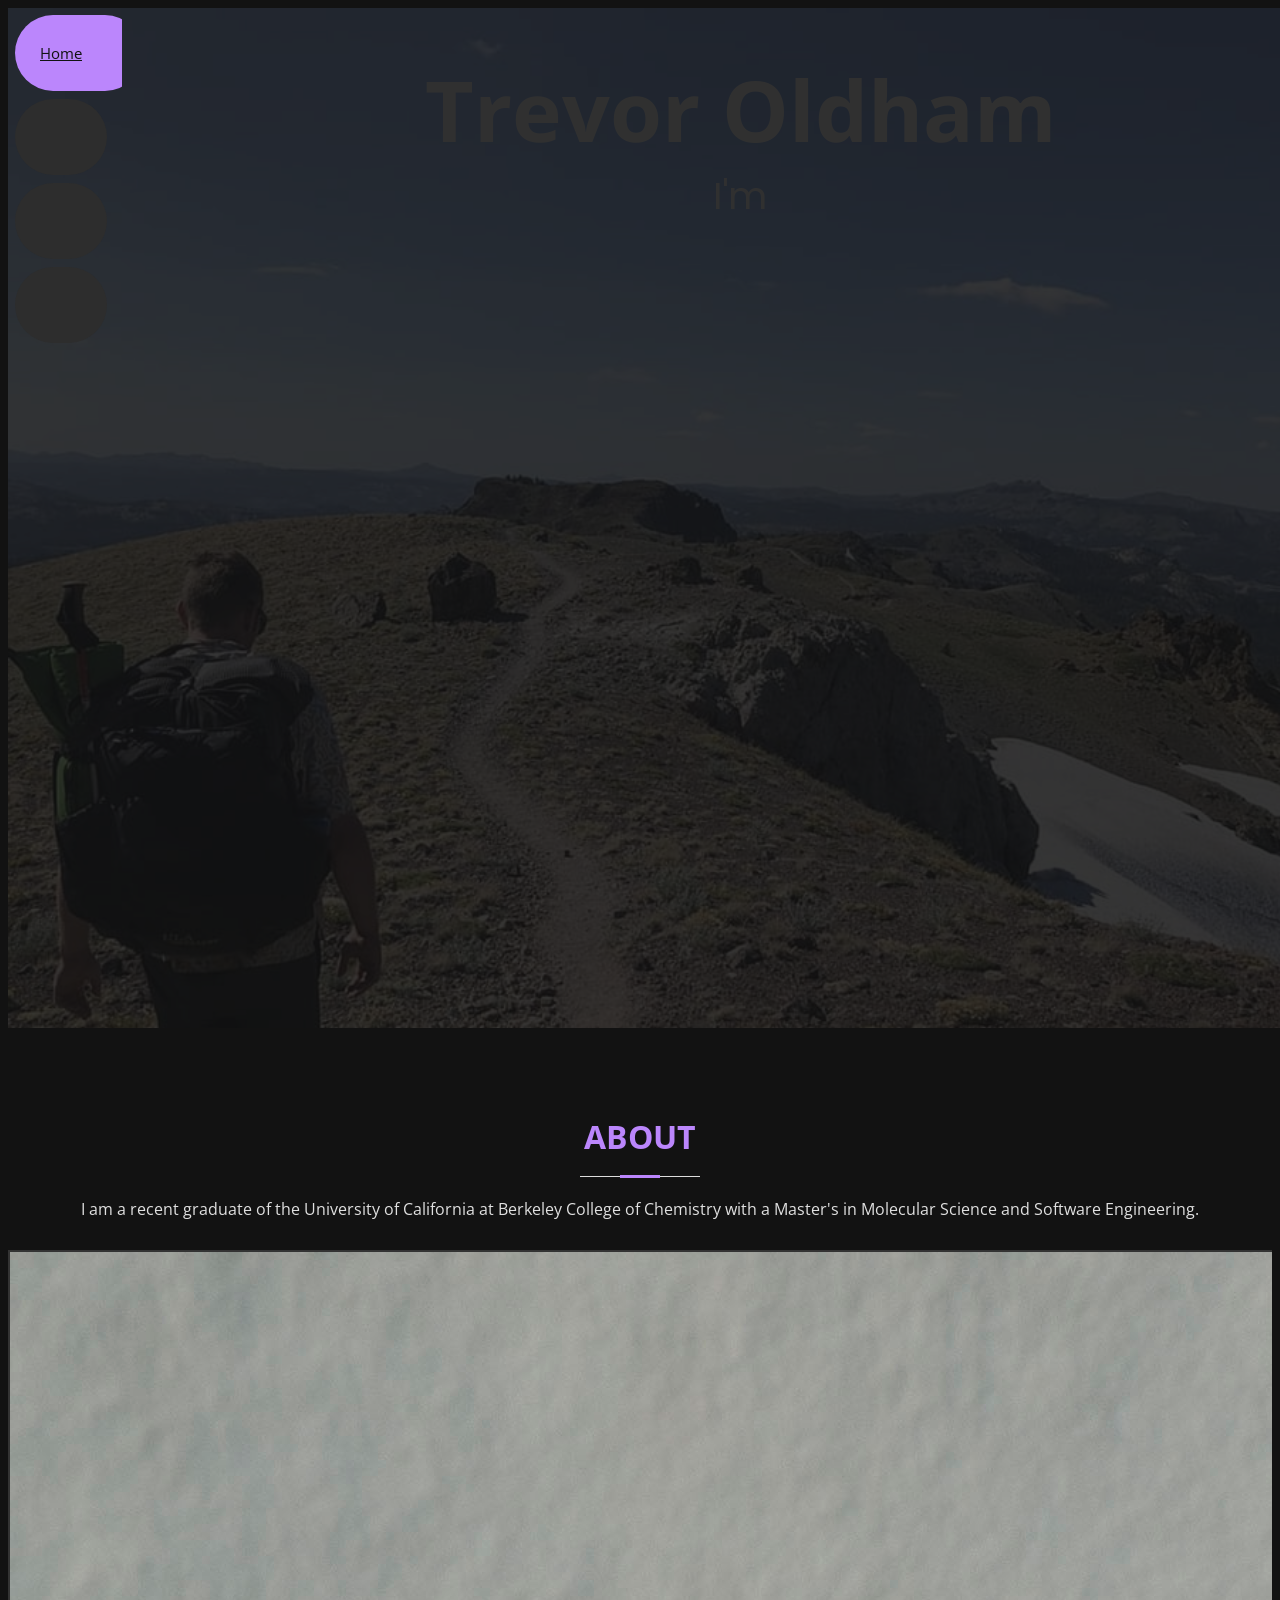
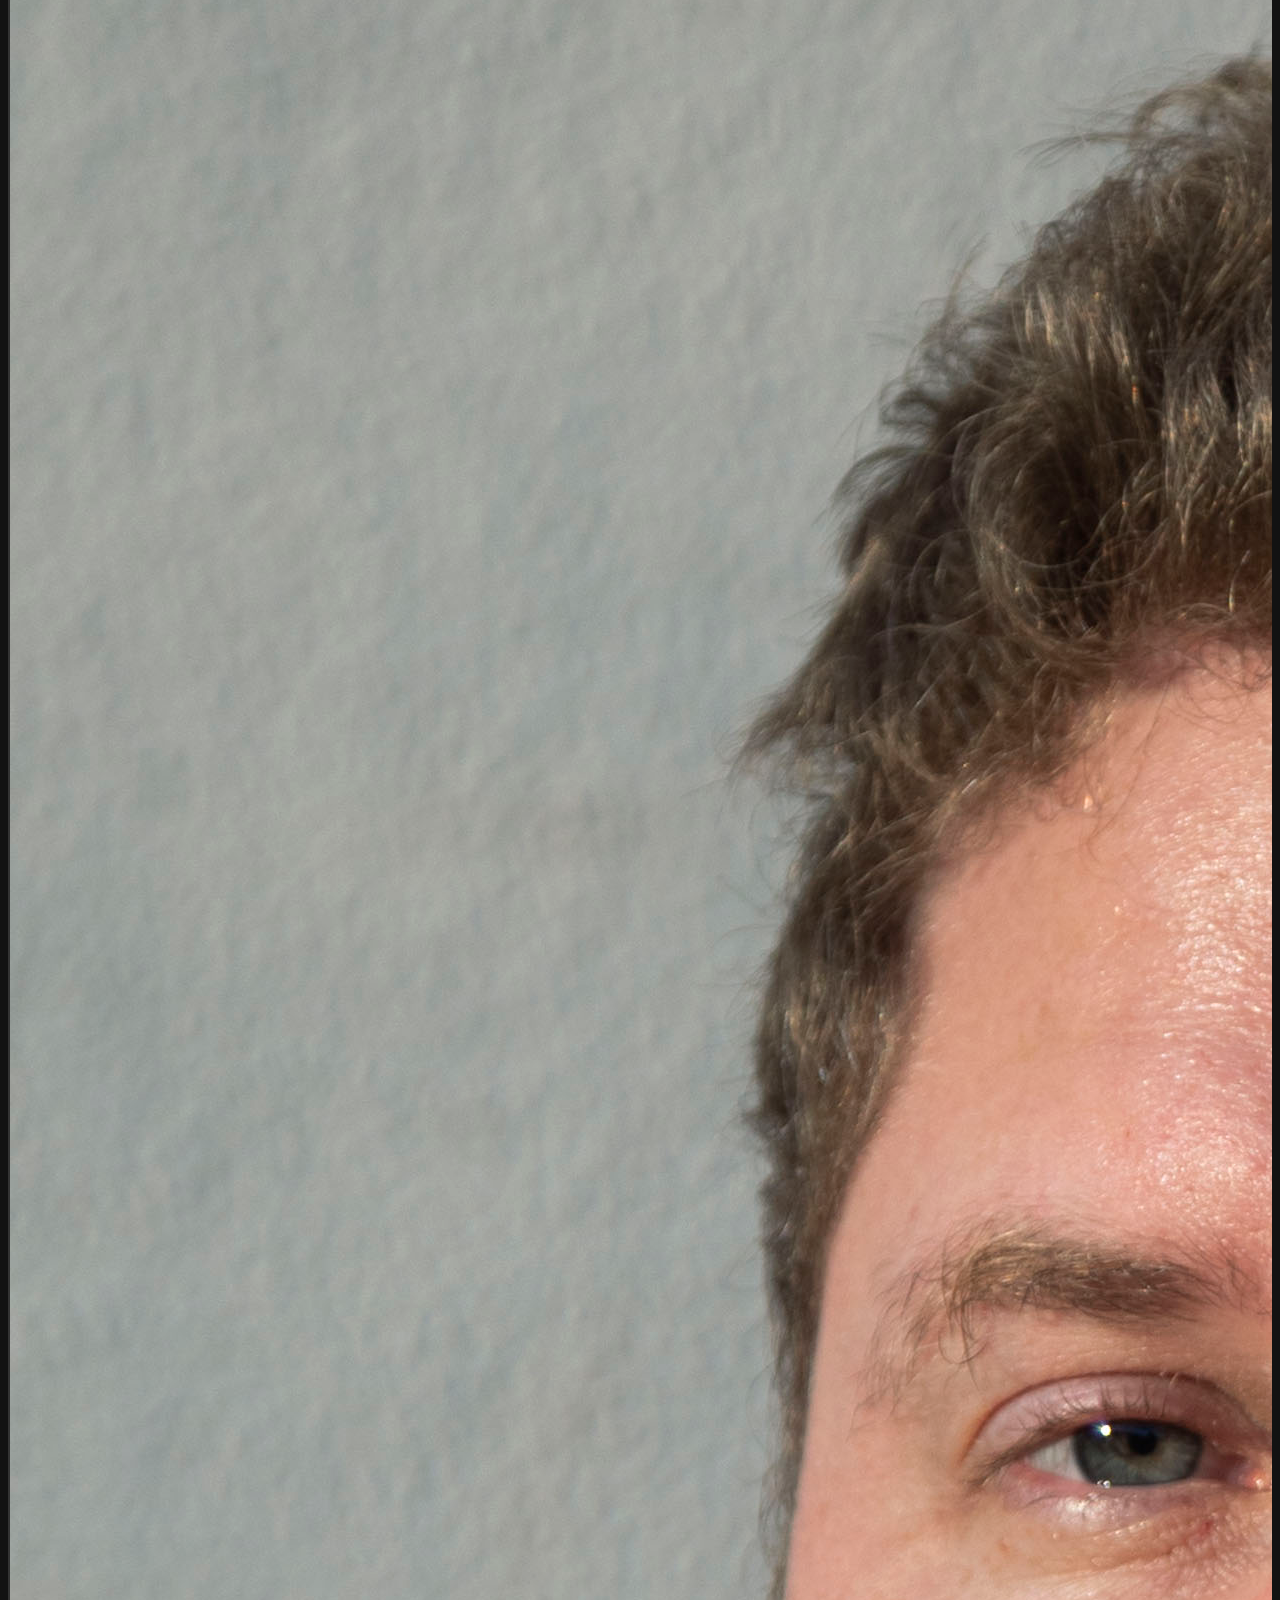
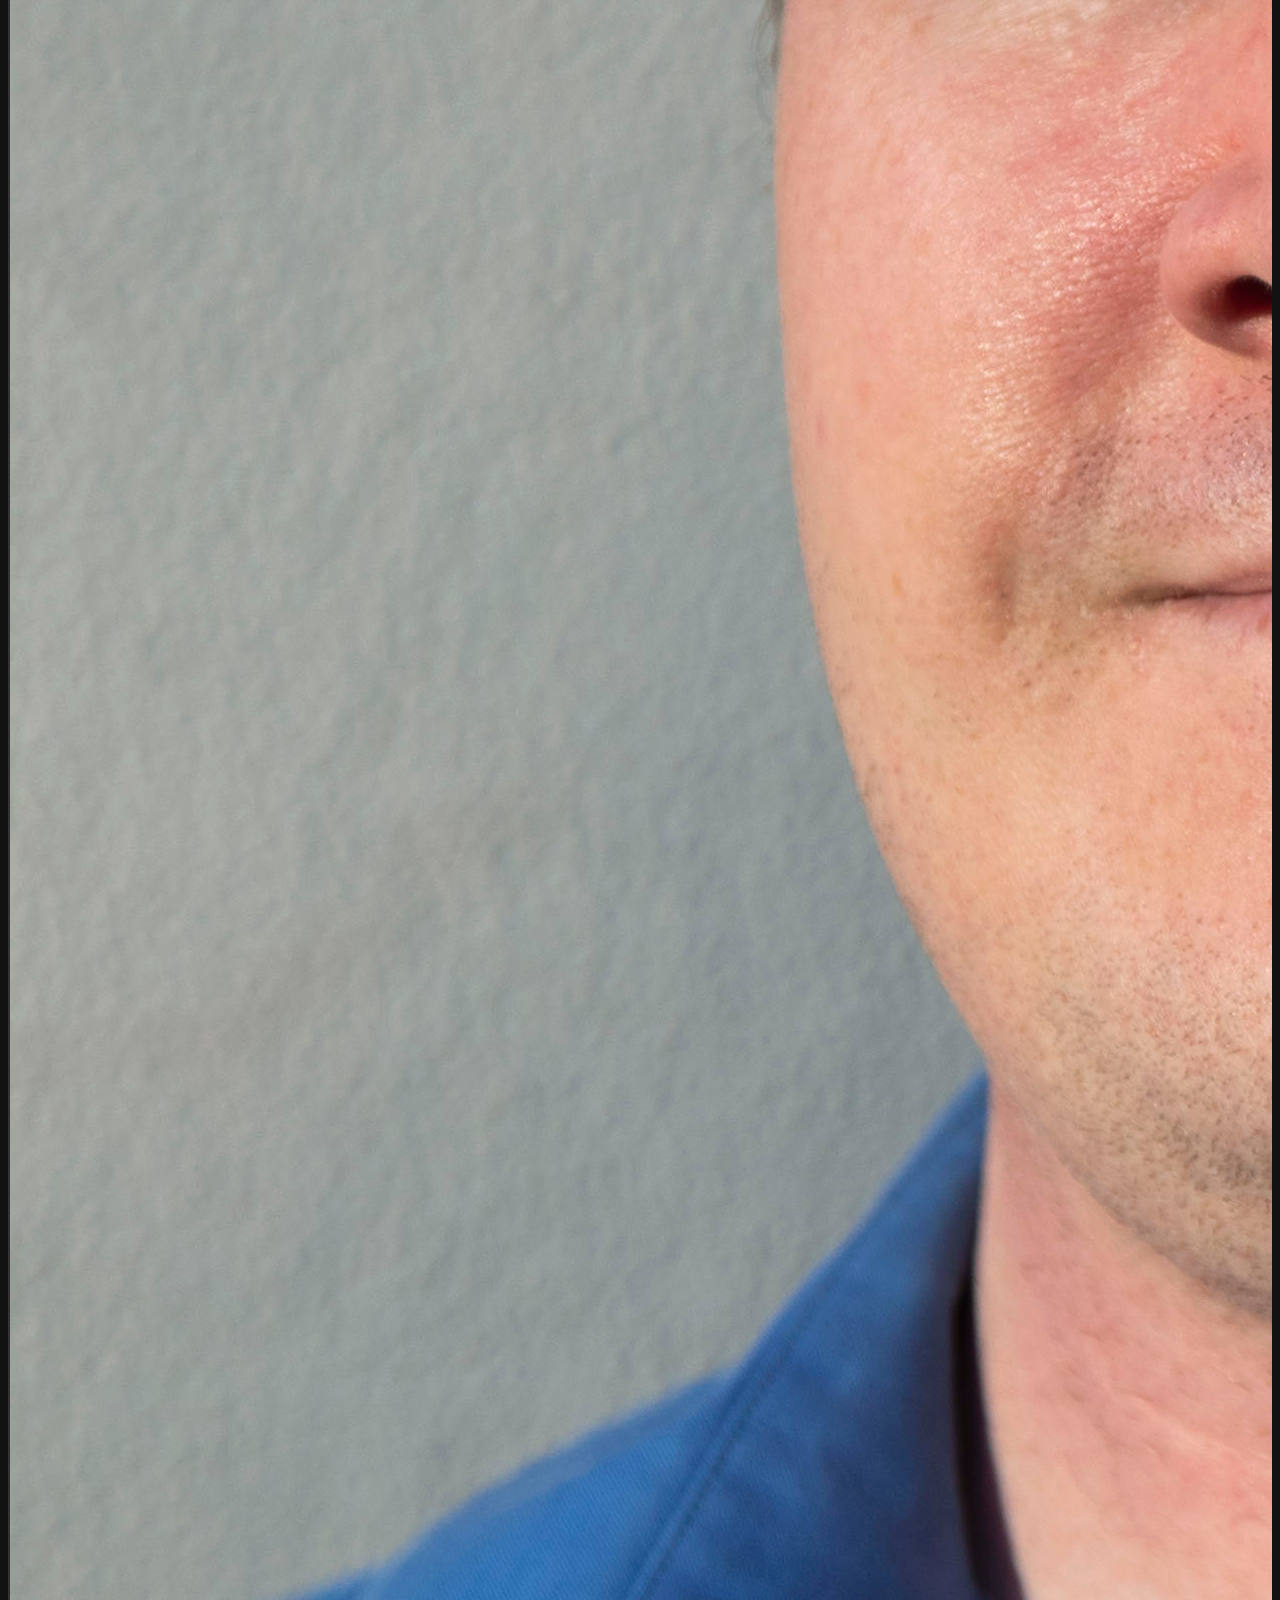
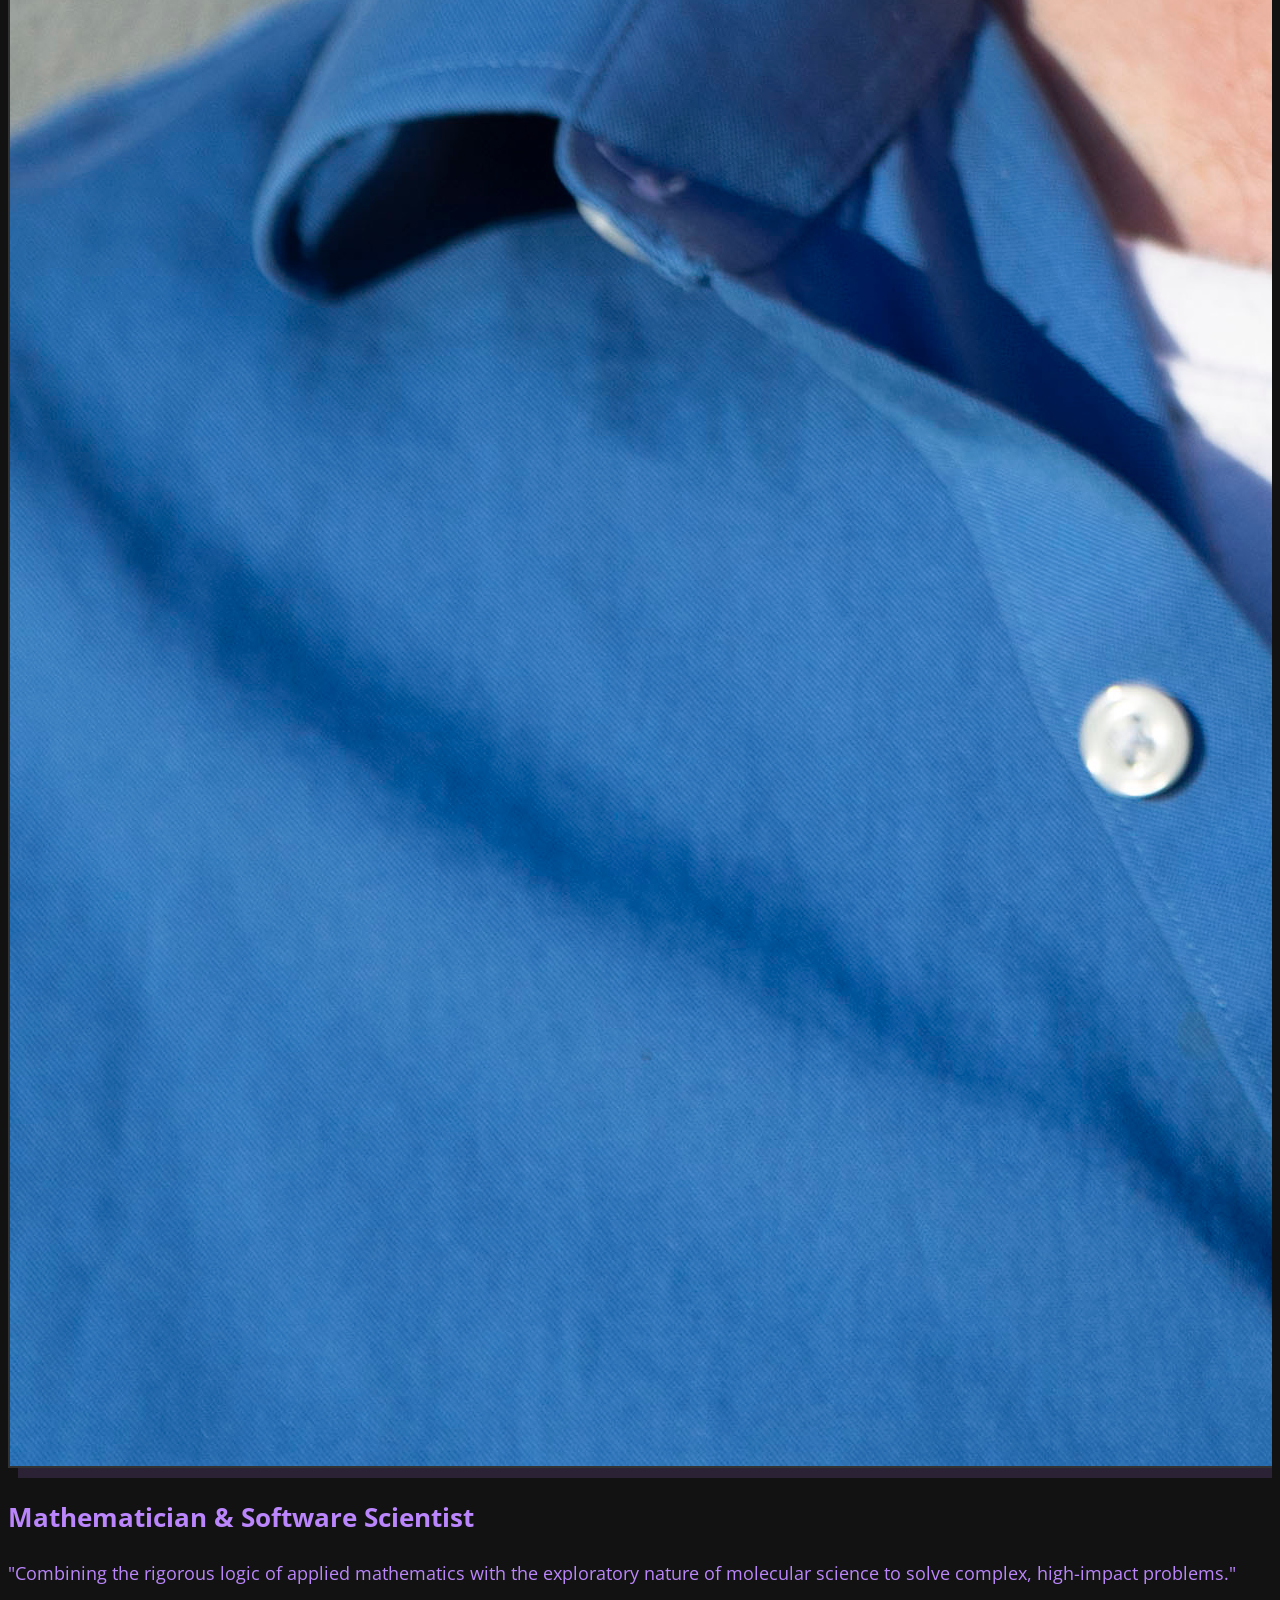
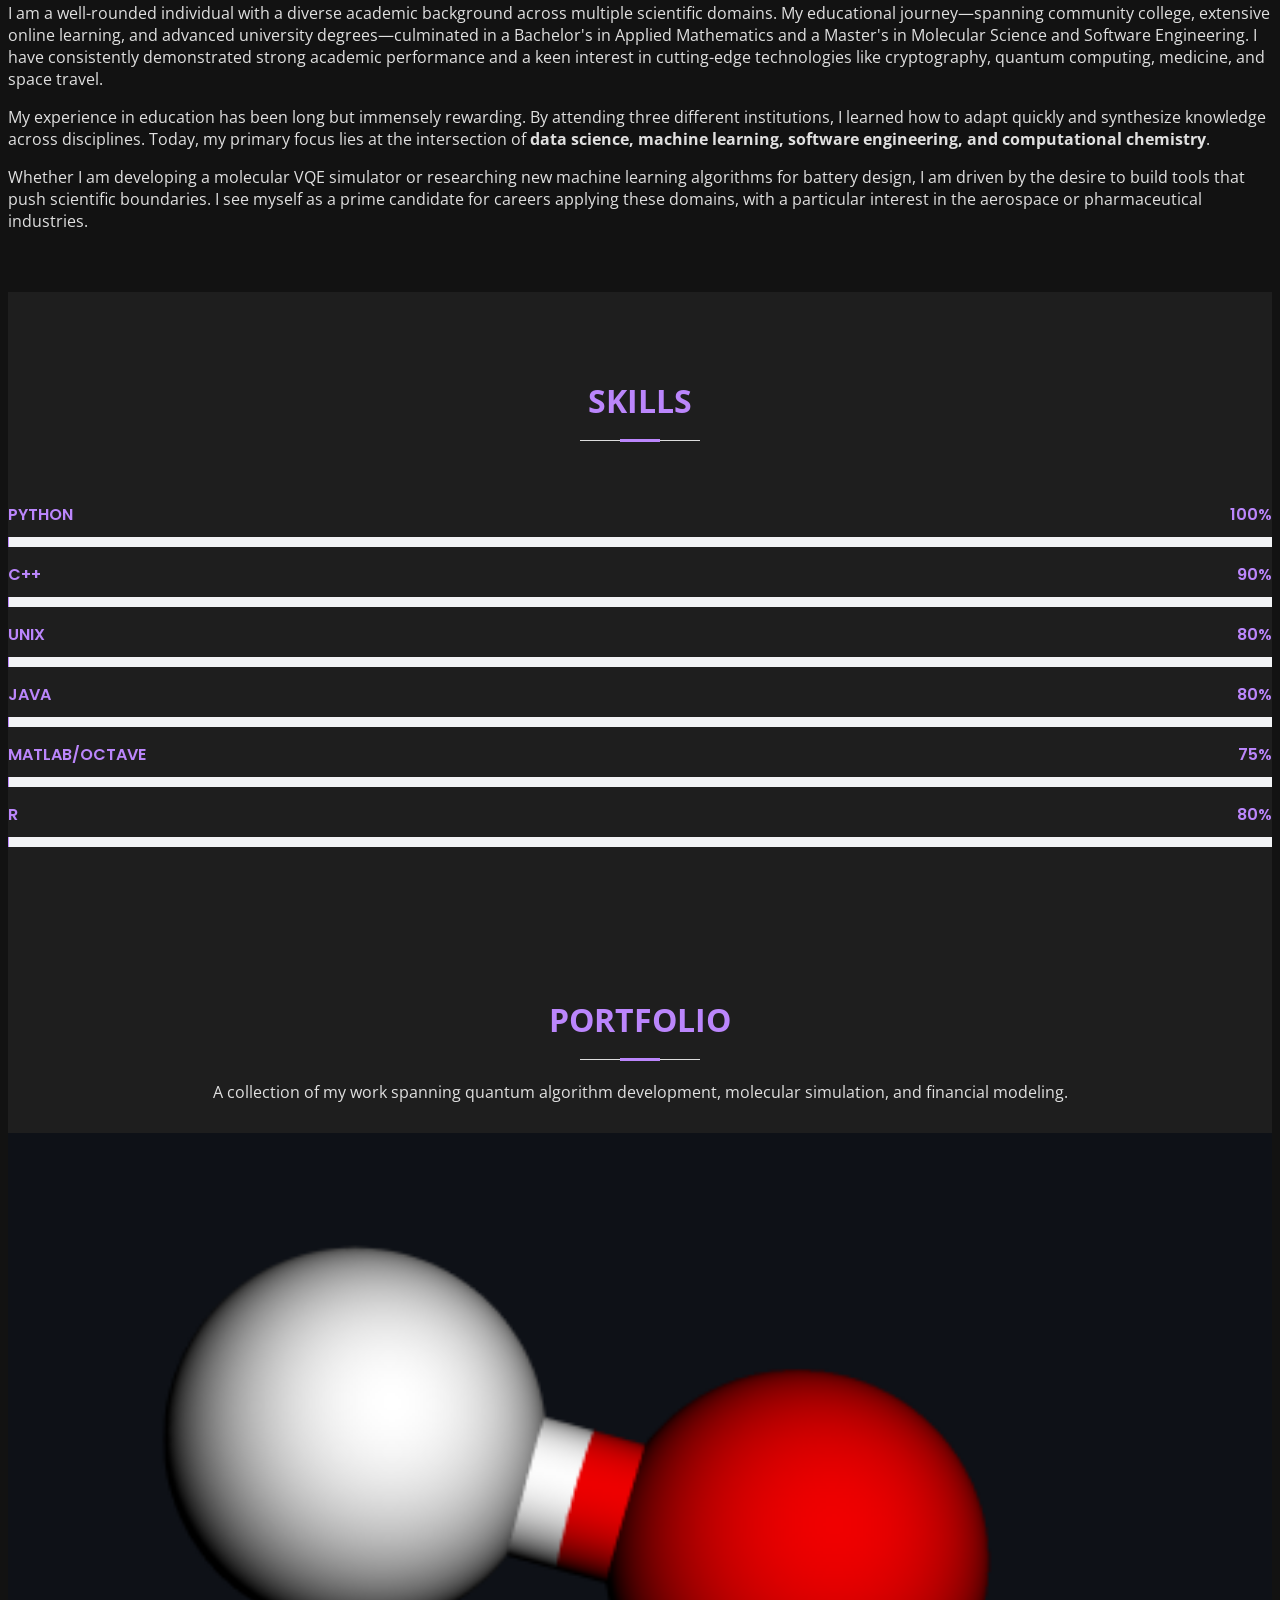
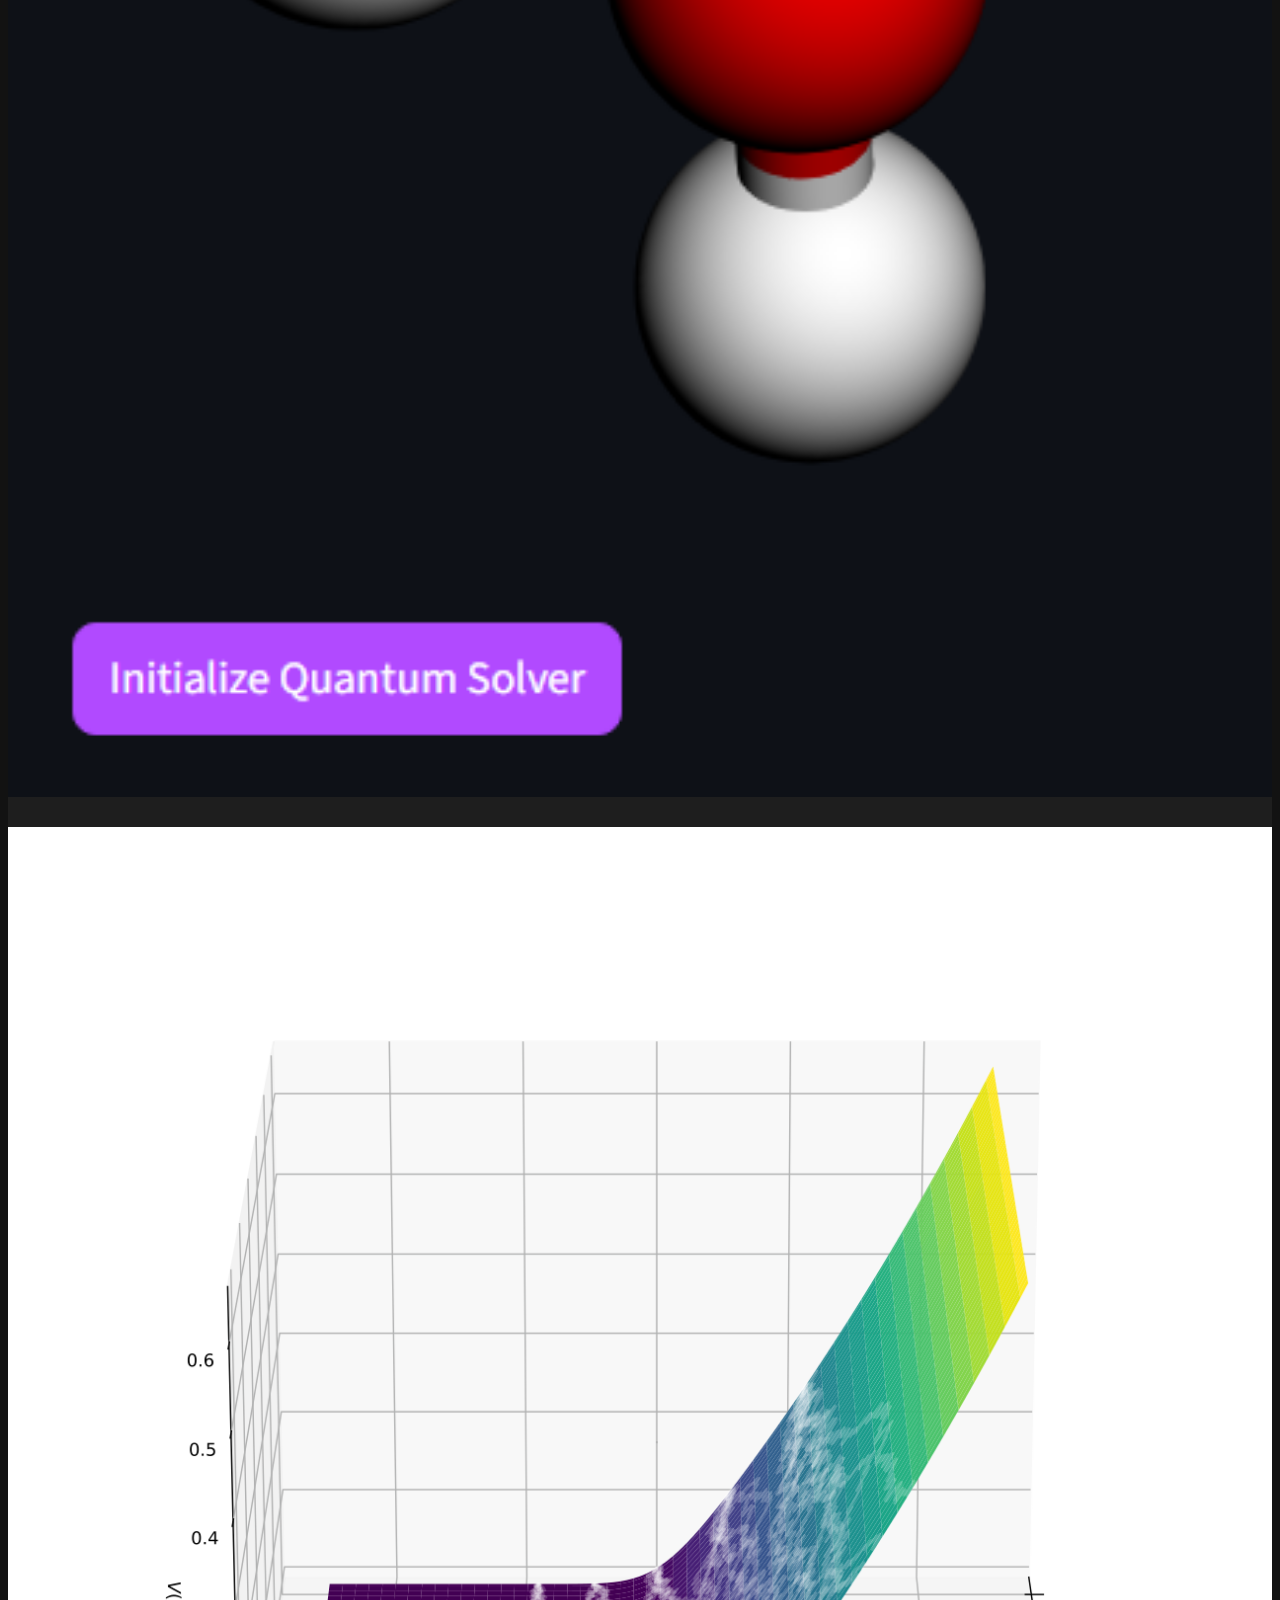
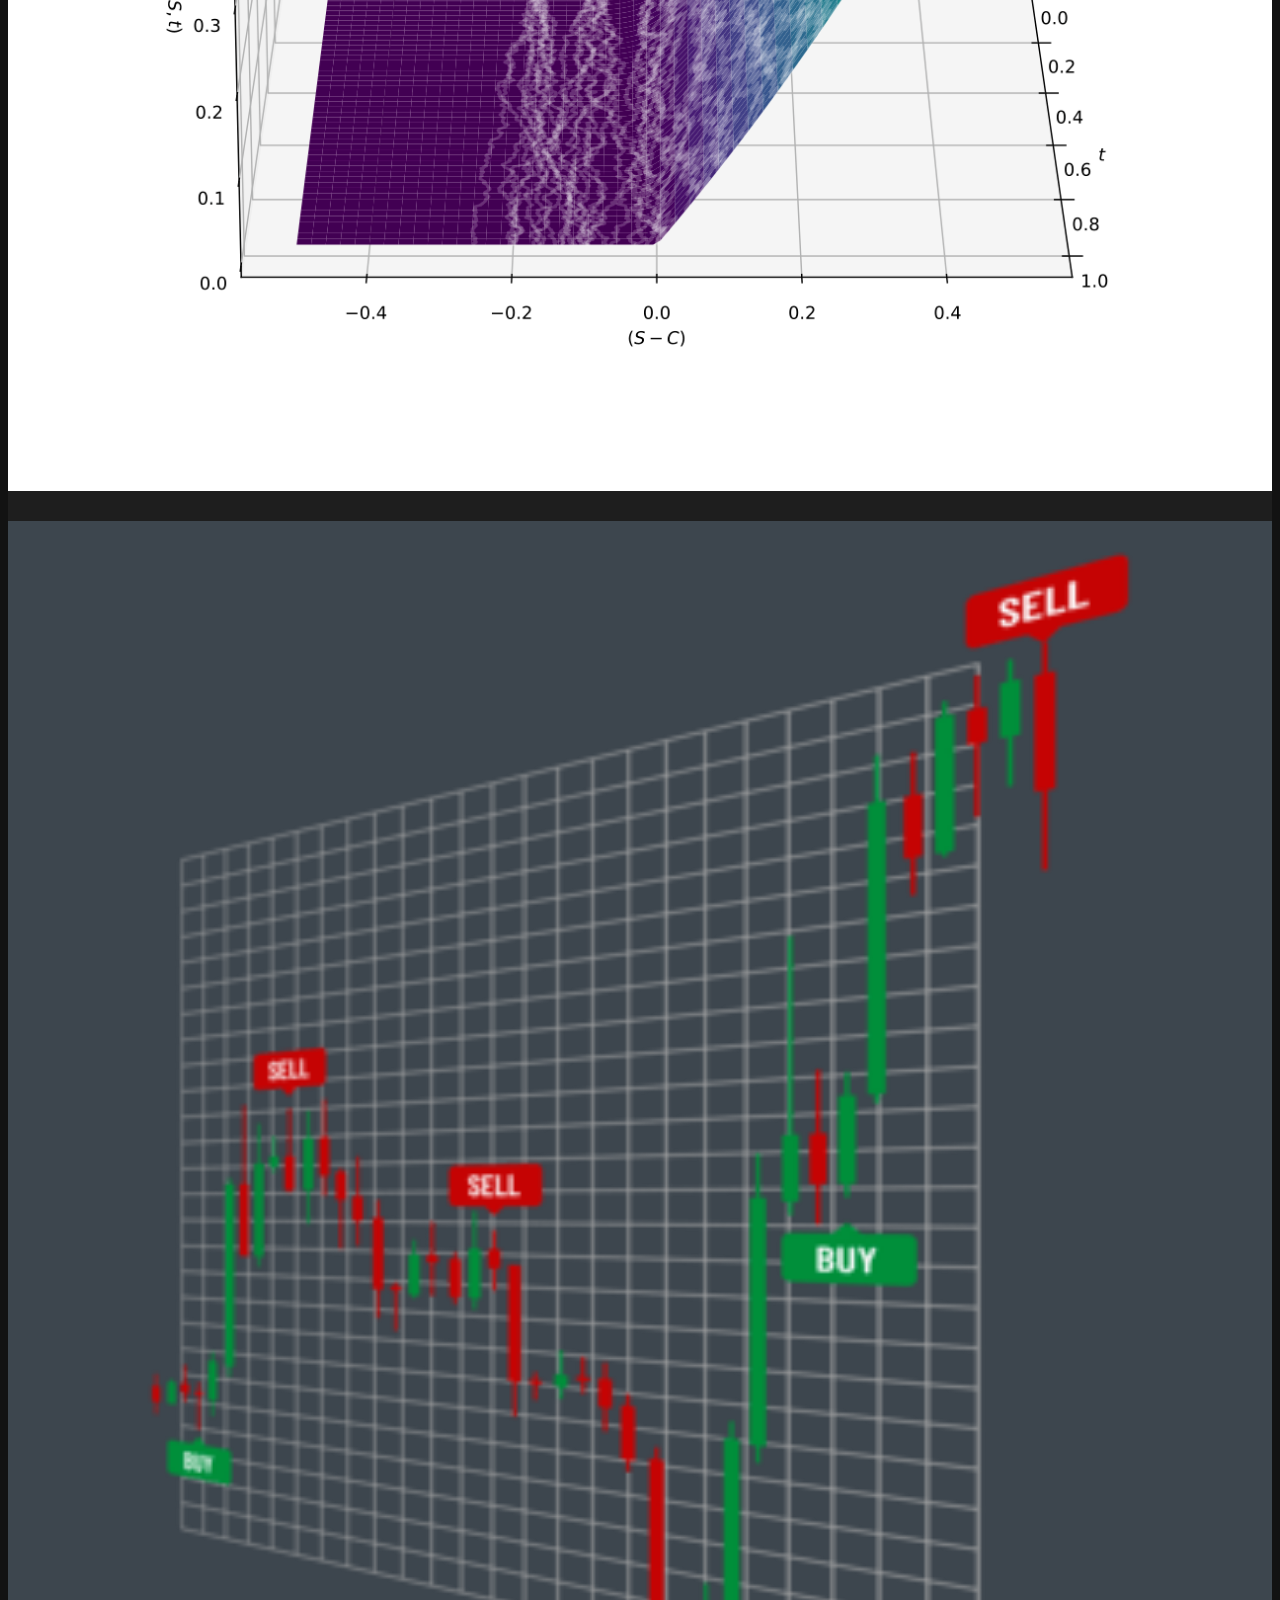
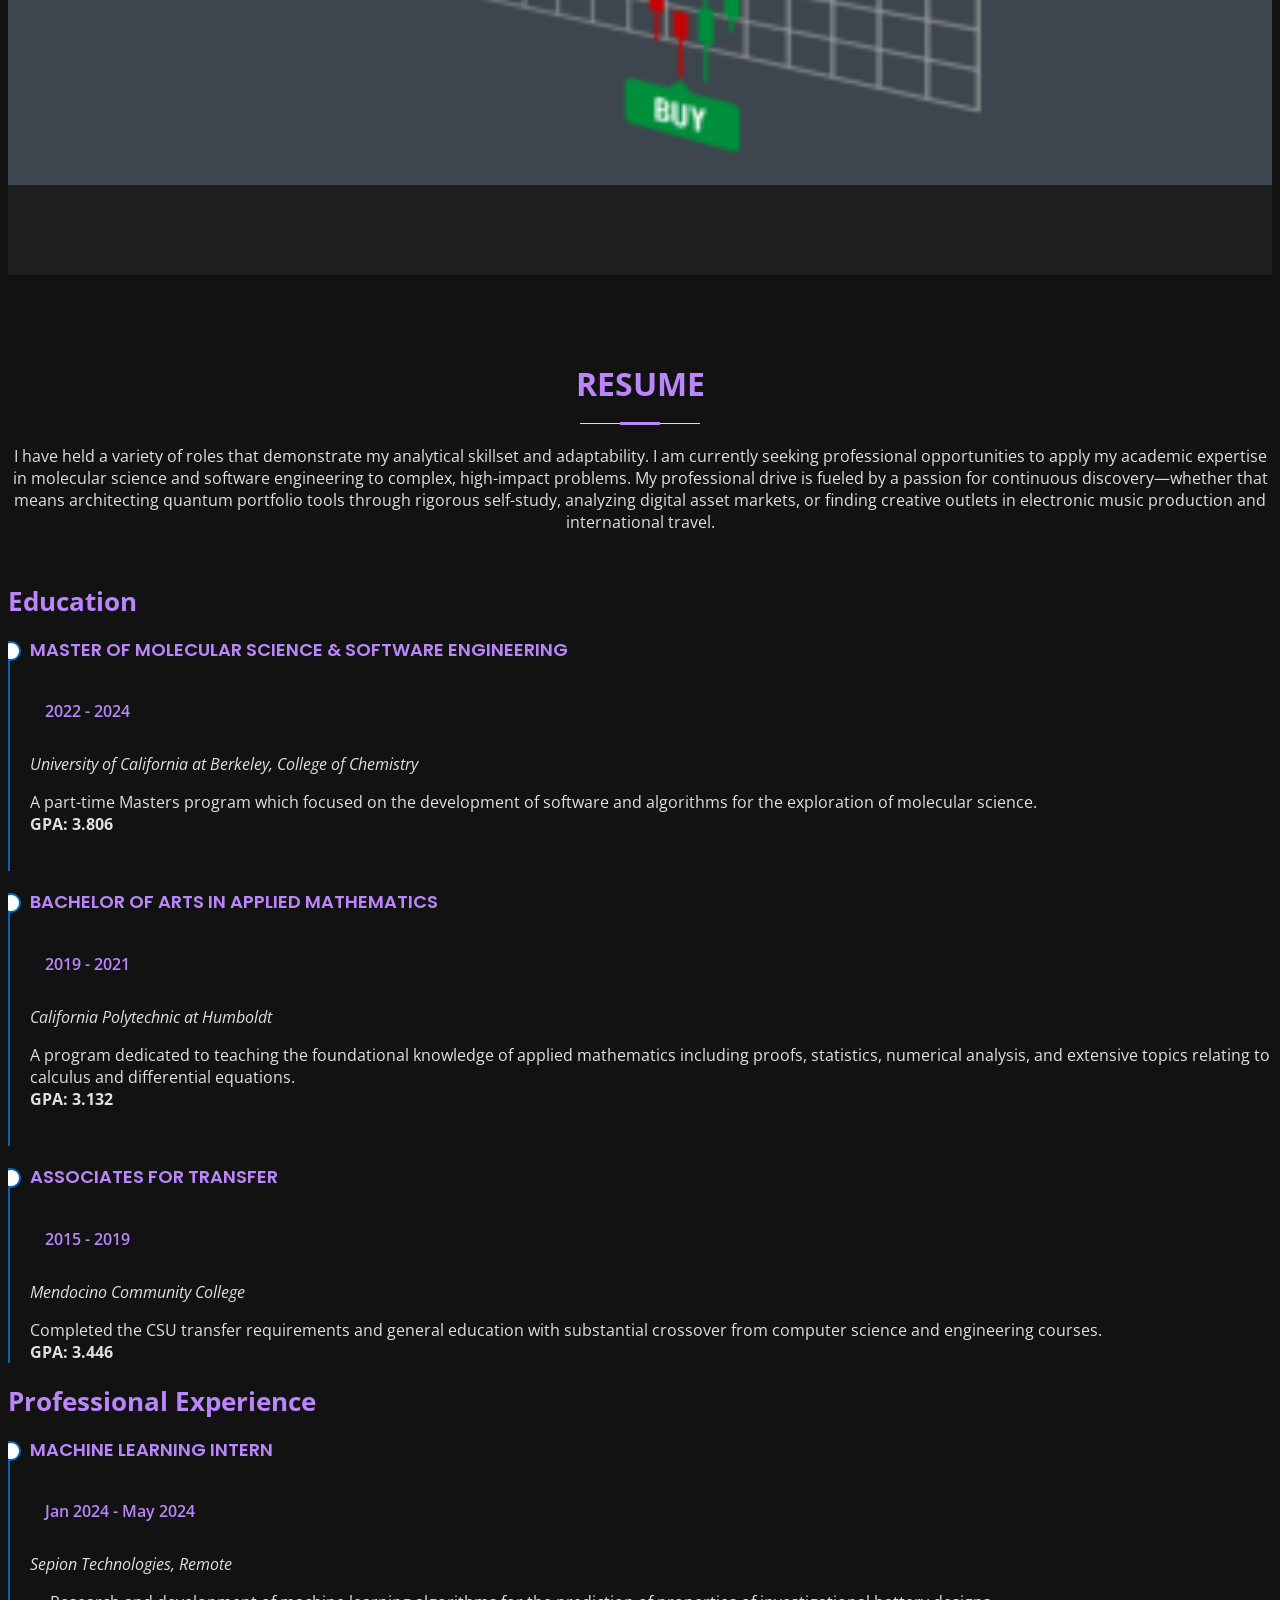
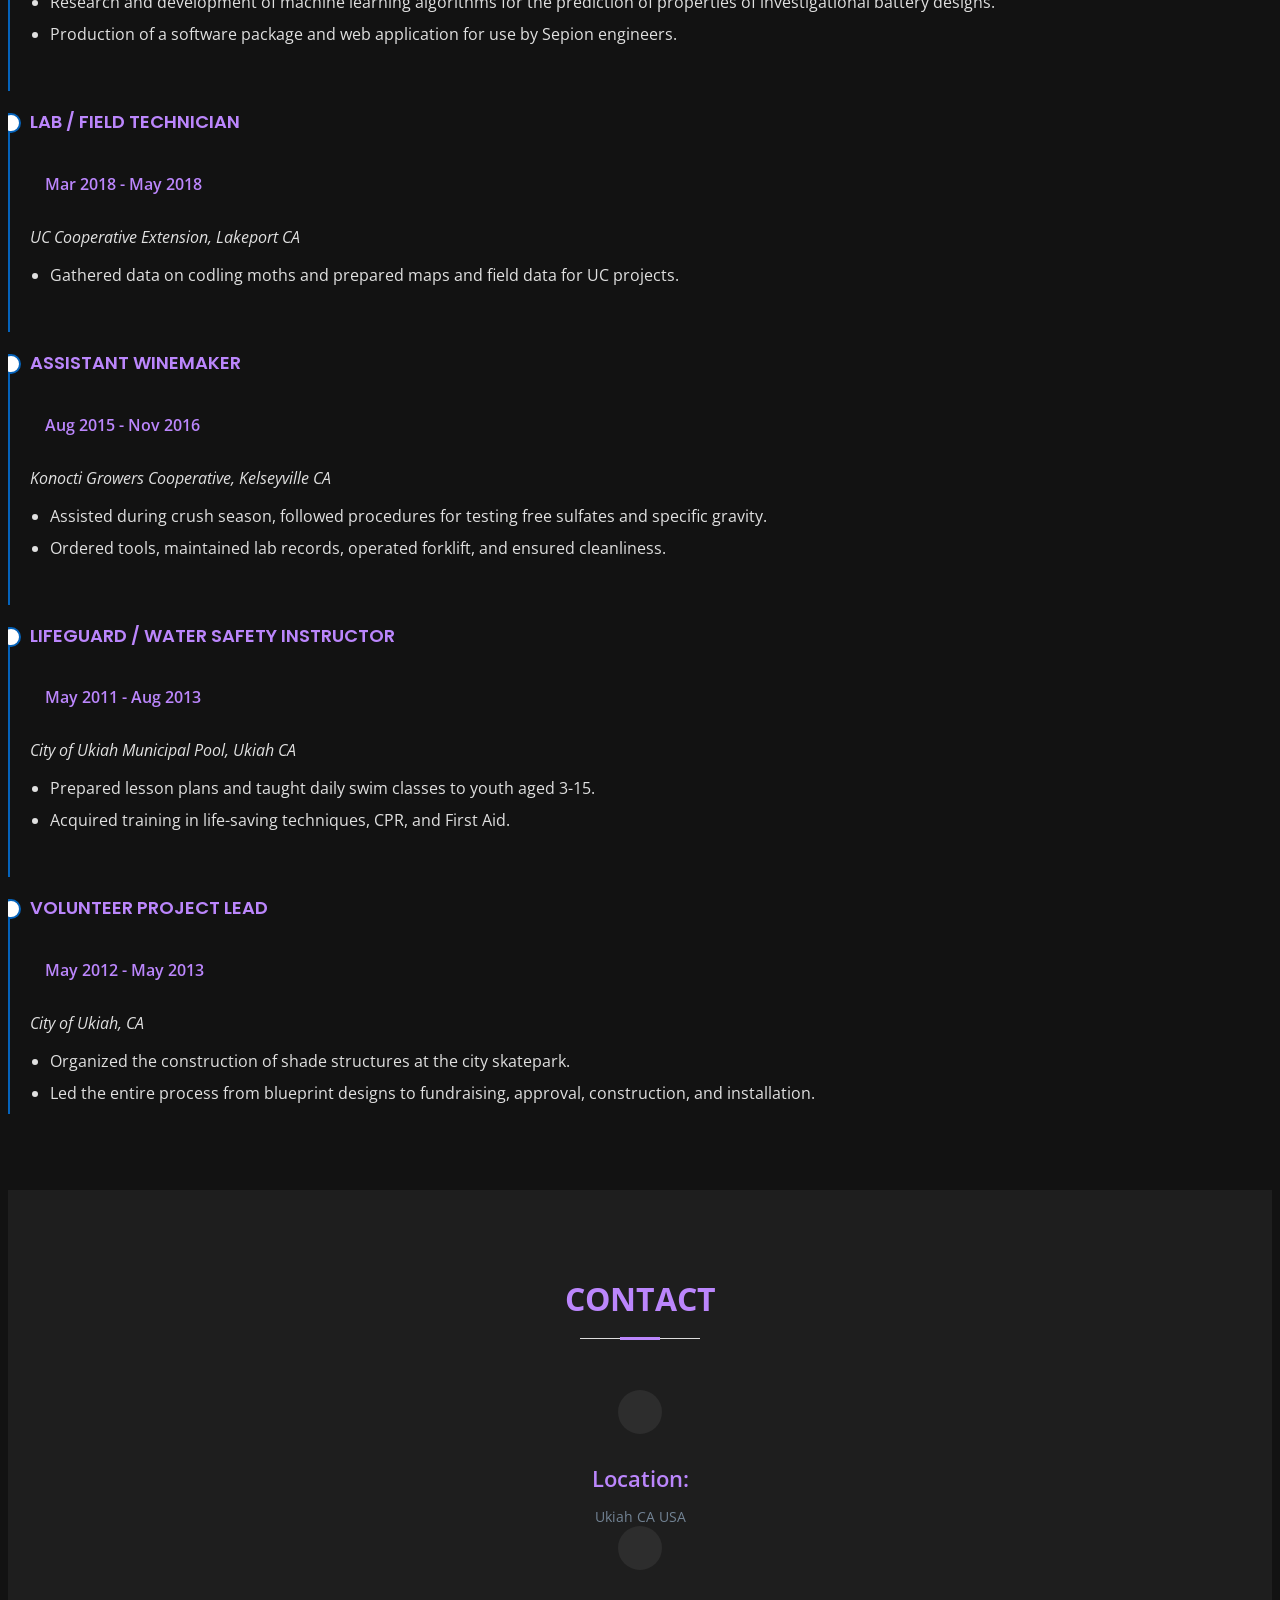
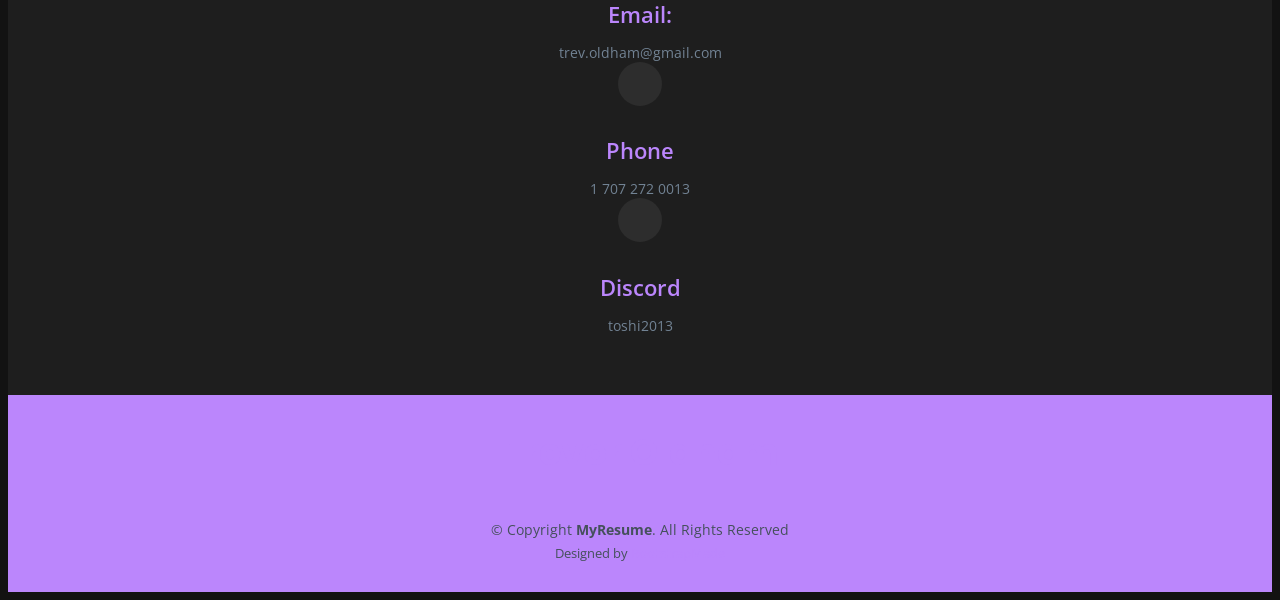
==== commit 7aa7dc84: "refactor: update CSS styling, section layout, and contact details" ====
--- a/index.html
+++ b/index.html
@@ -76,35 +76,36 @@
 
         <div class="section-title">
           <h2>About</h2>
-          <p>I am a recent graduate of the University of California at Berkeley College of Chemistry with a Masters in Molecular Science and Software Engineering</p>
-        </div>
-
-        <div class="row">
-          <div class="col-lg-4">
-            <img src="assets/img/profile-img.jpg" class="img-fluid" alt="">
-          </div>
-          <div class="col-lg-8 pt-4 pt-lg-0 content">
+          <p>I am a recent graduate of the University of California at Berkeley College of Chemistry with a Master's in Molecular Science and Software Engineering.</p>
+        </div>
+
+        <div class="row align-items-center">
+          
+          <div class="col-lg-4" data-aos="fade-right">
+            <div class="about-img-wrapper">
+              <img src="assets/img/profile-img.jpg" class="img-fluid rounded" alt="Trevor Oldham">
+            </div>
+          </div>
+          
+          <div class="col-lg-8 pt-4 pt-lg-0 content" data-aos="fade-left">
             <h3>Mathematician &amp; Software Scientist</h3>
+            
+            <p class="fst-italic mb-4" style="color: #bb86fc; font-size: 1.1rem;">
+              "Combining the rigorous logic of applied mathematics with the exploratory nature of molecular science to solve complex, high-impact problems."
+            </p>
+            
             <p>
-              I operate at the intersection of applied mathematics, quantum chemistry, and complex systems architecture. With a Master’s in Molecular Science and Software Engineering from UC Berkeley, my focus is on translating highly abstract mathematical models into functional, utility-scale software. Whether I am mapping fermionic Hamiltonians to IBM quantum hardware or engineering algorithmic portfolio optimizers, I specialize in building robust computational infrastructure that solves deeply complex problems.
+              I am a well-rounded individual with a diverse academic background across multiple scientific domains. My educational journey—spanning community college, extensive online learning, and advanced university degrees—culminated in a Bachelor's in Applied Mathematics and a Master's in Molecular Science and Software Engineering. I have consistently demonstrated strong academic performance and a keen interest in cutting-edge technologies like cryptography, quantum computing, medicine, and space travel.
             </p>
-            <div class="row">
-              <div class="col-lg-6">
-                <ul>
-                  <li><i class="bi bi-chevron-right"></i> <strong>Phone:</strong> <span>707-272-0013</span></li>
-                  <li><i class="bi bi-chevron-right"></i> <strong>City:</strong> <span>Ukiah, California</span></li>
-                </ul>
-              </div>
-              <div class="col-lg-6">
-                <ul>
-                  <li><i class="bi bi-chevron-right"></i> <strong>Email</strong> <span>trev.oldham@gmail.com</span></li>
-                  <li><i class="bi bi-chevron-right"></i> <strong>Work Status</strong> <span>Available</span></li>
-                </ul>
-              </div>
-            </div>
+            
             <p>
-              My experience in education so far has been long but rewarding - I have attended three different institiutions where I was able to combine my experience in chemistry and mathematics to develop applications involving the intersection of data science, machine learning, software engineering, and computational chemistry. I see myself as a prime candidate for careers involving the applicaiton of knowledge in these domains, with a particular interest in careers involving space or pharmaceuticals. 
+              My experience in education has been long but immensely rewarding. By attending three different institutions, I learned how to adapt quickly and synthesize knowledge across disciplines. Today, my primary focus lies at the intersection of <strong>data science, machine learning, software engineering, and computational chemistry</strong>.
             </p>
+
+            <p>
+              Whether I am developing a molecular VQE simulator or researching new machine learning algorithms for battery design, I am driven by the desire to build tools that push scientific boundaries. I see myself as a prime candidate for careers applying these domains, with a particular interest in the aerospace or pharmaceutical industries.
+            </p>
+            
           </div>
         </div>
 
@@ -236,47 +237,42 @@
 
         <div class="section-title">
           <h2>Resume</h2>
-          <p> I have held a variety of jobs around my local area which demonstrate my skillset as it applies to entry level positions. I am still seeking more professional experience in the areas of my academic expertise when given the right opportunity.</p>
-        </div>
-
-        <div class="row">
-          <div class="col-lg-6">
-            <h3 class="resume-title">Summary</h3>
-            <div class="resume-item pb-0">
-              <h4>Trevor Oldham</h4>
-              <p><em>Highly motivated and adaptable molecular science graduate with proficiency in Python, C++, Java, R, MATLAB, and foundational knowledge in chemistry, eager to leverage education and enthusiasm for software engineering.</em></p>
-              <ul>
-                <li>Ukiah, California</li>
-                <li>707-272-0013</li>
-                <li>trev.oldham@gmail.com</li>
-              </ul>
-            </div>
-
-            <h3 class="resume-title">Education</h3>
+            <p>I have held a variety of roles that demonstrate my analytical skillset and adaptability. I am currently seeking professional opportunities to apply my academic expertise in molecular science and software engineering to complex, high-impact problems. My professional drive is fueled by a passion for continuous discovery—whether that means architecting quantum portfolio tools through rigorous self-study, analyzing digital asset markets, or finding creative outlets in electronic music production and international travel.</p>        </div>
+
+      
+
+        <div class="row mb-5">
+          <div class="col-lg-3">
+            <h3 class="resume-title mt-0">Education</h3>
+          </div>
+          <div class="col-lg-9">
             <div class="resume-item">
               <h4>Master of Molecular Science &amp; Software Engineering</h4>
               <h5>2022 - 2024</h5>
               <p><em>University of California at Berkeley, College of Chemistry</em></p>
-              <p> A part time Masters program which focused on the development of software and algorithms for the exploration of molecular science.</p>
-              <p> GPA: 3.806 </p>
+              <p>A part-time Masters program which focused on the development of software and algorithms for the exploration of molecular science. <br><strong>GPA: 3.806</strong></p>
             </div>
             <div class="resume-item">
               <h4>Bachelor of Arts in Applied Mathematics</h4>
               <h5>2019 - 2021</h5>
               <p><em>California Polytechnic at Humboldt</em></p>
-              <p> A program that was dedicated to teaching the foundational knowledge of applied mathematics including proofs, statistics, numerical analysis, and extensive topics relating to calculus and differential equations.</p>
-              <p> GPA: 3.132</p>
+              <p>A program dedicated to teaching the foundational knowledge of applied mathematics including proofs, statistics, numerical analysis, and extensive topics relating to calculus and differential equations. <br><strong>GPA: 3.132</strong></p>
             </div>
             <div class="resume-item">
               <h4>Associates for Transfer</h4>
               <h5>2015 - 2019</h5>
               <p><em>Mendocino Community College</em></p>
-              <p>Completed the CSU transfer requirements and general education with substantial crossover from computer science and engineering courses.</p>
-              <p> GPA: 3.446 </p>
-            </div>
-          </div>
-          <div class="col-lg-6">
-            <h3 class="resume-title">Professional Experience</h3>
+              <p>Completed the CSU transfer requirements and general education with substantial crossover from computer science and engineering courses. <br><strong>GPA: 3.446</strong></p>
+            </div>
+          </div>
+        </div>
+
+        <div class="row">
+          <div class="col-lg-3">
+            <h3 class="resume-title mt-0">Professional Experience</h3>
+          </div>
+          <div class="col-lg-9">
+            
             <div class="resume-item">
               <h4>Machine Learning Intern</h4>
               <h5>Jan 2024 - May 2024</h5>
@@ -286,23 +282,26 @@
                 <li>Production of a software package and web application for use by Sepion engineers.</li>
               </ul>
             </div>
-            <div class="resume-item">
-              <h4>Lab / Field Technician </h4>
-              <h5>Mar 2018 - May 2018 </h5>
+            
+            <div class="resume-item">
+              <h4>Lab / Field Technician</h4>
+              <h5>Mar 2018 - May 2018</h5>
               <p><em>UC Cooperative Extension, Lakeport CA</em></p>
               <ul>
                 <li>Gathered data on codling moths and prepared maps and field data for UC projects.</li>
               </ul>
             </div>
+            
             <div class="resume-item">
               <h4>Assistant Winemaker</h4>
-              <h5>Aug 2015 - Nov 2016 </h5>
+              <h5>Aug 2015 - Nov 2016</h5>
               <p><em>Konocti Growers Cooperative, Kelseyville CA</em></p>
               <ul>
                 <li>Assisted during crush season, followed procedures for testing free sulfates and specific gravity.</li>
                 <li>Ordered tools, maintained lab records, operated forklift, and ensured cleanliness.</li>
               </ul>
             </div>
+            
             <div class="resume-item">
               <h4>Lifeguard / Water Safety Instructor</h4>
               <h5>May 2011 - Aug 2013</h5>
@@ -310,23 +309,24 @@
               <ul>
                 <li>Prepared lesson plans and taught daily swim classes to youth aged 3-15.</li>
                 <li>Acquired training in life-saving techniques, CPR, and First Aid.</li>
-                <li>Maintained a positive public image and interacted with patrons daily.</li>
               </ul>
             </div>
-            <div class="resume-item">
-              <h4>Volunteer</h4>
+            
+            <div class="resume-item">
+              <h4>Volunteer Project Lead</h4>
               <h5>May 2012 - May 2013</h5>
               <p><em>City of Ukiah, CA</em></p>
               <ul>
                 <li>Organized the construction of shade structures at the city skatepark.</li>
                 <li>Led the entire process from blueprint designs to fundraising, approval, construction, and installation.</li>
-                <li>Coordinated with engineers, city officials, scouts, and volunteers.</li>
               </ul>
             </div>
-          </div>
-        </div>
-
-      </div>
+
+          </div>
+        </div>
+
+      </div>
+
     </section><!-- End Resume Section -->
 
    
@@ -428,7 +428,7 @@
 
 
     <!-- ======= Contact Section ======= -->
-    <section id="contact" class="contact">
+    <section id="contact" class="contact section-bg">
       <div class="container" data-aos="fade-up">
 
         <div class="section-title">
@@ -437,32 +437,37 @@
 
         <div class="row mt-1">
 
-          <div class="col-lg-4">
-            <div class="info">
-              <div class="address">
-                <i class="bi bi-geo-alt"></i>
-                <h4>Location:</h4>
-                <p>2195 Gowan Way, Redwood Valley CA 95470</p>
-              </div>
-
-              <div class="email">
-                <i class="bi bi-envelope"></i>
-                <h4>Email:</h4>
-                <p>trev.oldham@gmail.com</p>
-              </div>
-
-              <div class="phone">
-                <i class="bi bi-phone"></i>
-                <h4>Call:</h4>
-                <p>1 707 272 0013</p>
-              </div>
-
-            </div>
-
-          </div>
-
-          
-        </div>
+  <div class="col-lg-8 mx-auto">
+    <div class="info">
+      
+      <div class="address">
+        <i class="bi bi-geo-alt"></i>
+        <h4>Location:</h4>
+        <p>Ukiah CA USA</p>
+      </div>
+
+      <div class="email">
+        <i class="bi bi-envelope"></i>
+        <h4>Email:</h4>
+        <p>trev.oldham@gmail.com</p>
+      </div>
+
+      <div class="phone">
+        <i class="bi bi-phone"></i>
+        <h4>Phone</h4>
+        <p>1 707 272 0013</p>
+      </div>
+
+      <div class="discord">
+        <i class="bi bi-phone"></i>
+        <h4>Discord</h4>
+        <p>toshi2013</p>
+      </div>
+
+    </div>
+  </div>
+
+</div>
 
       </div>
     </section><!-- End Contact Section -->
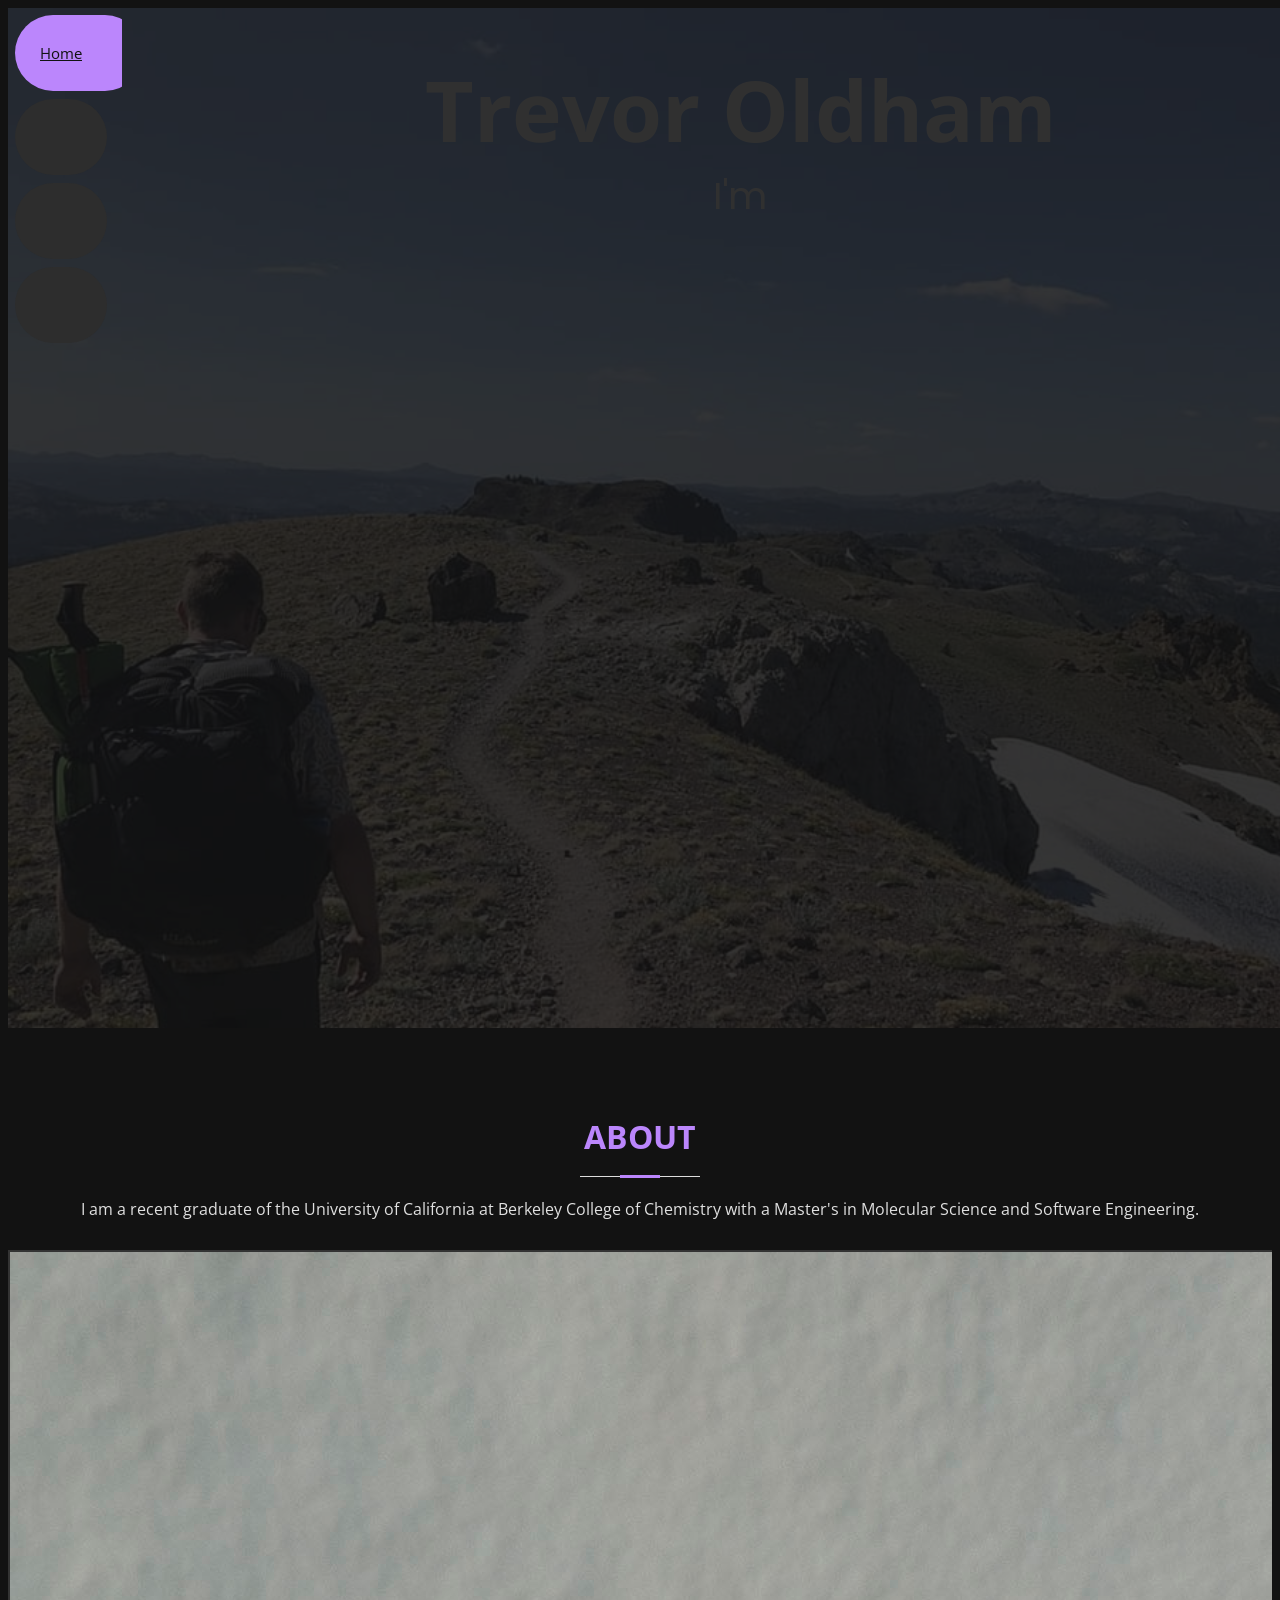
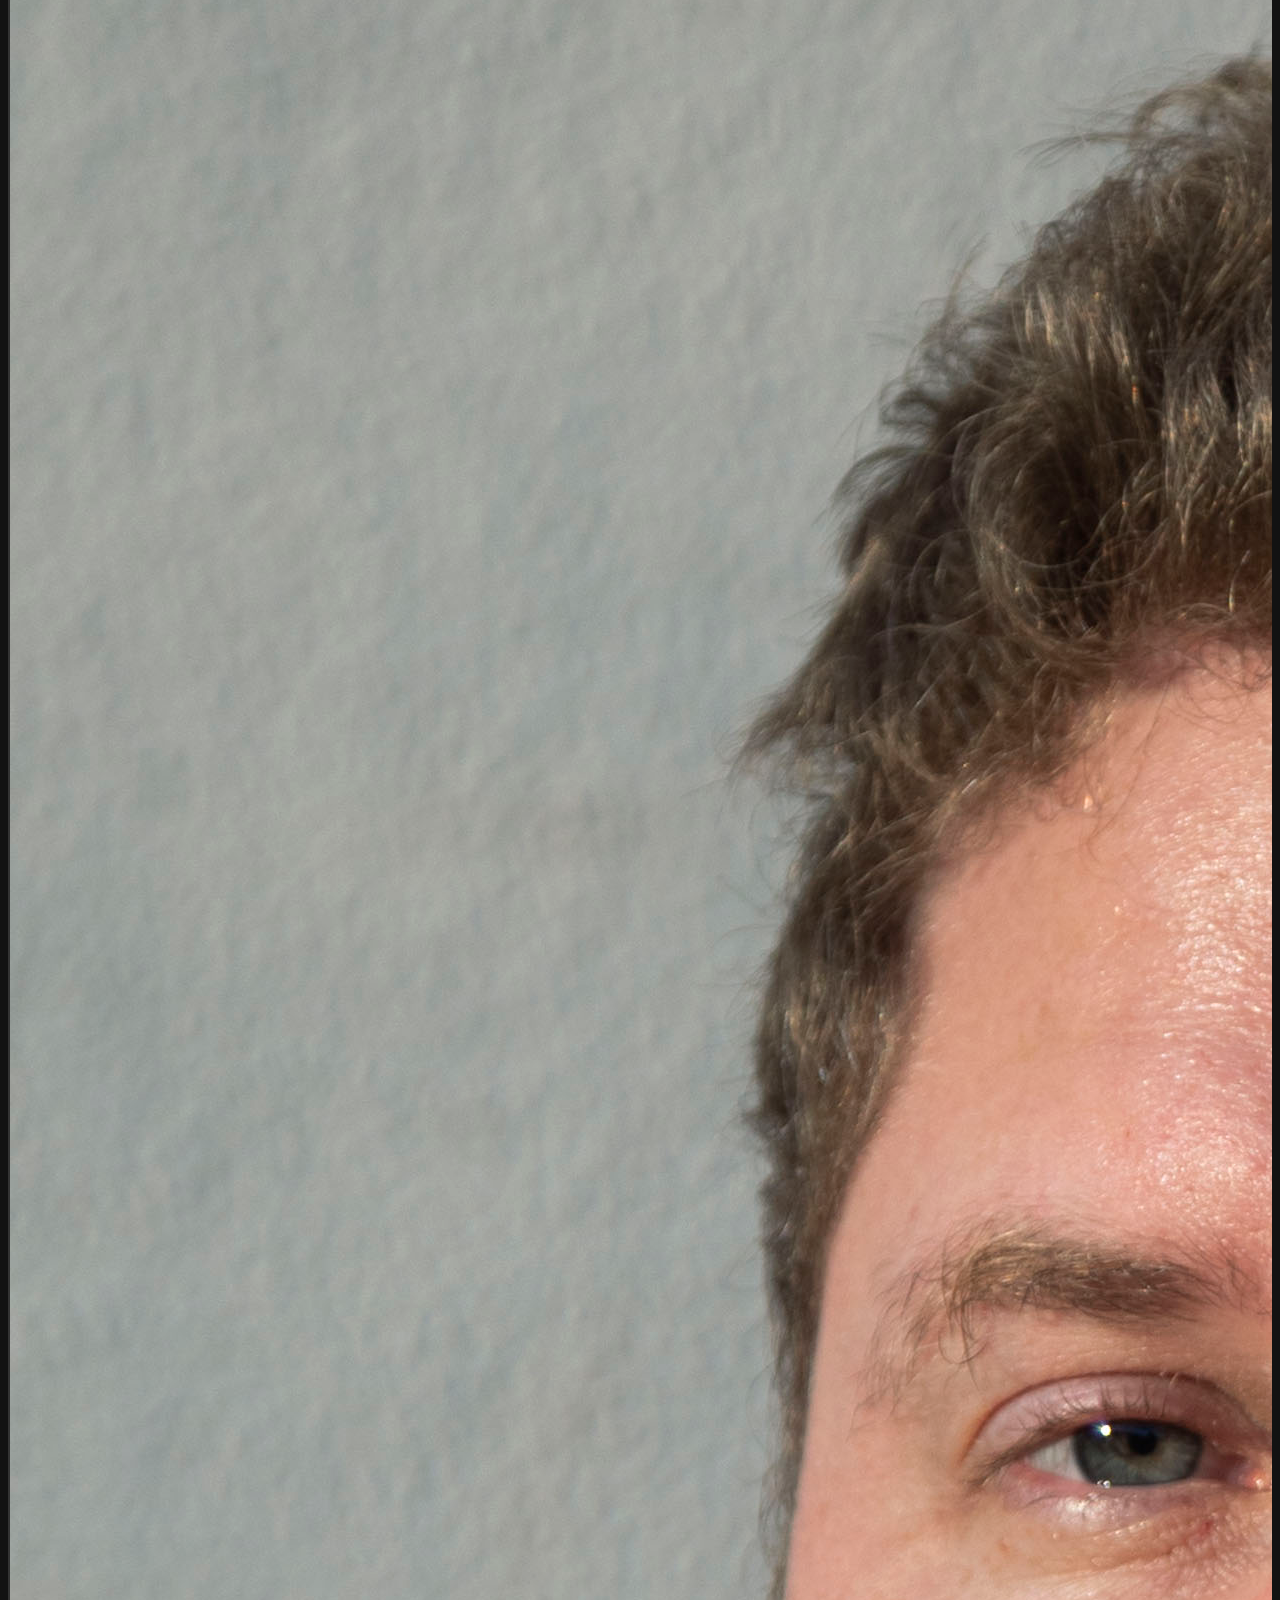
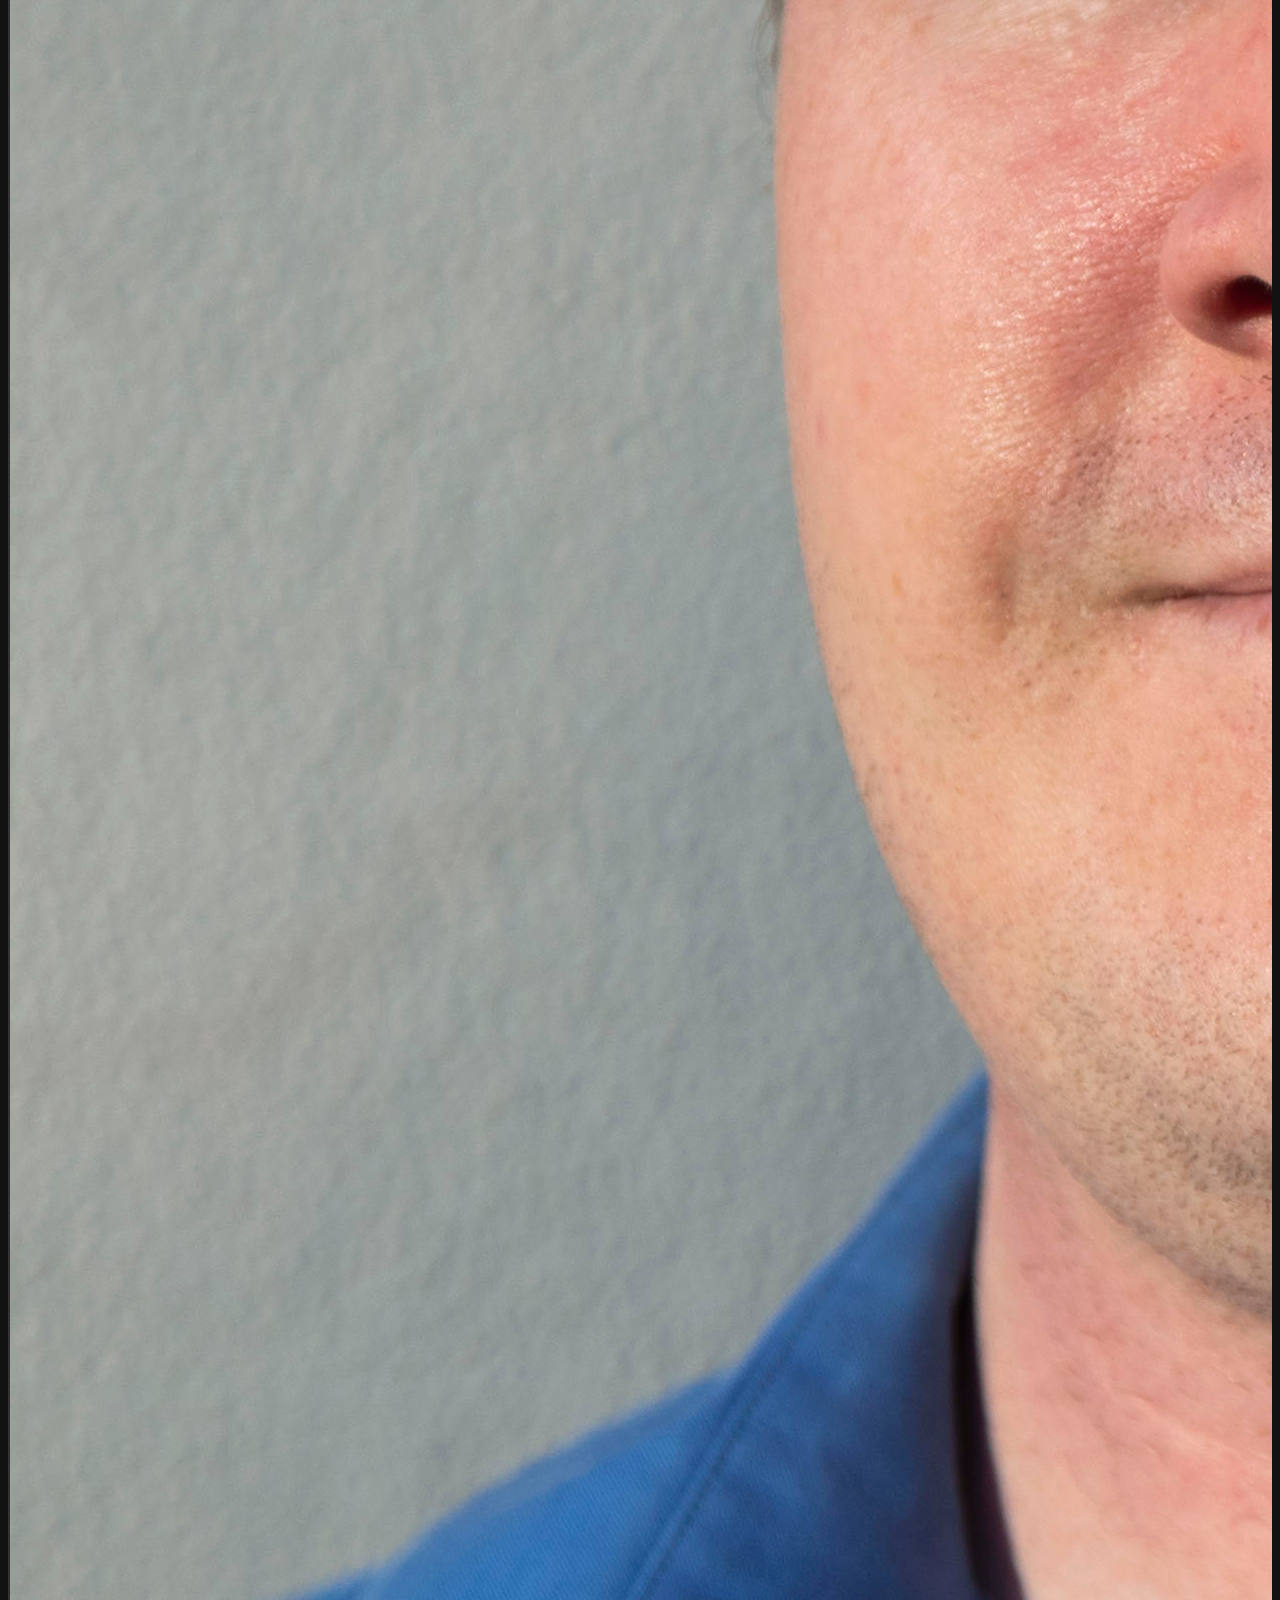
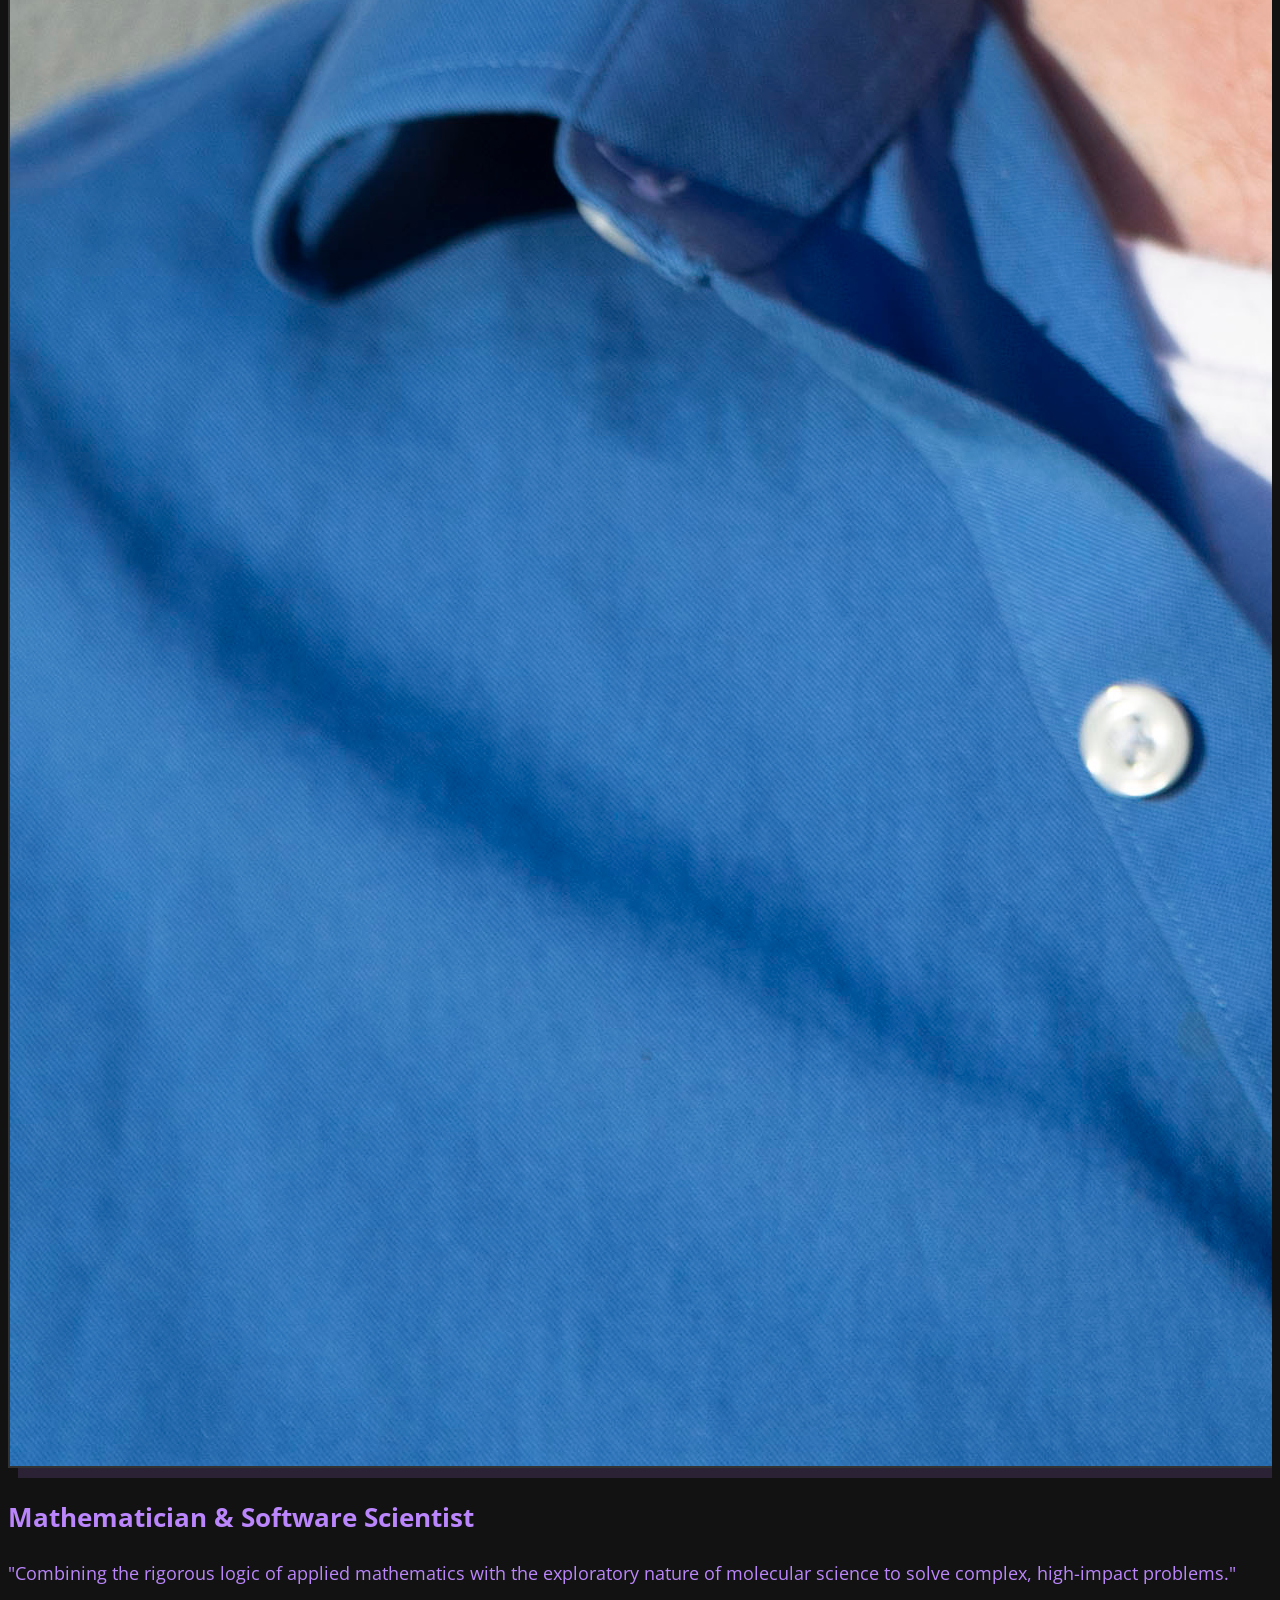
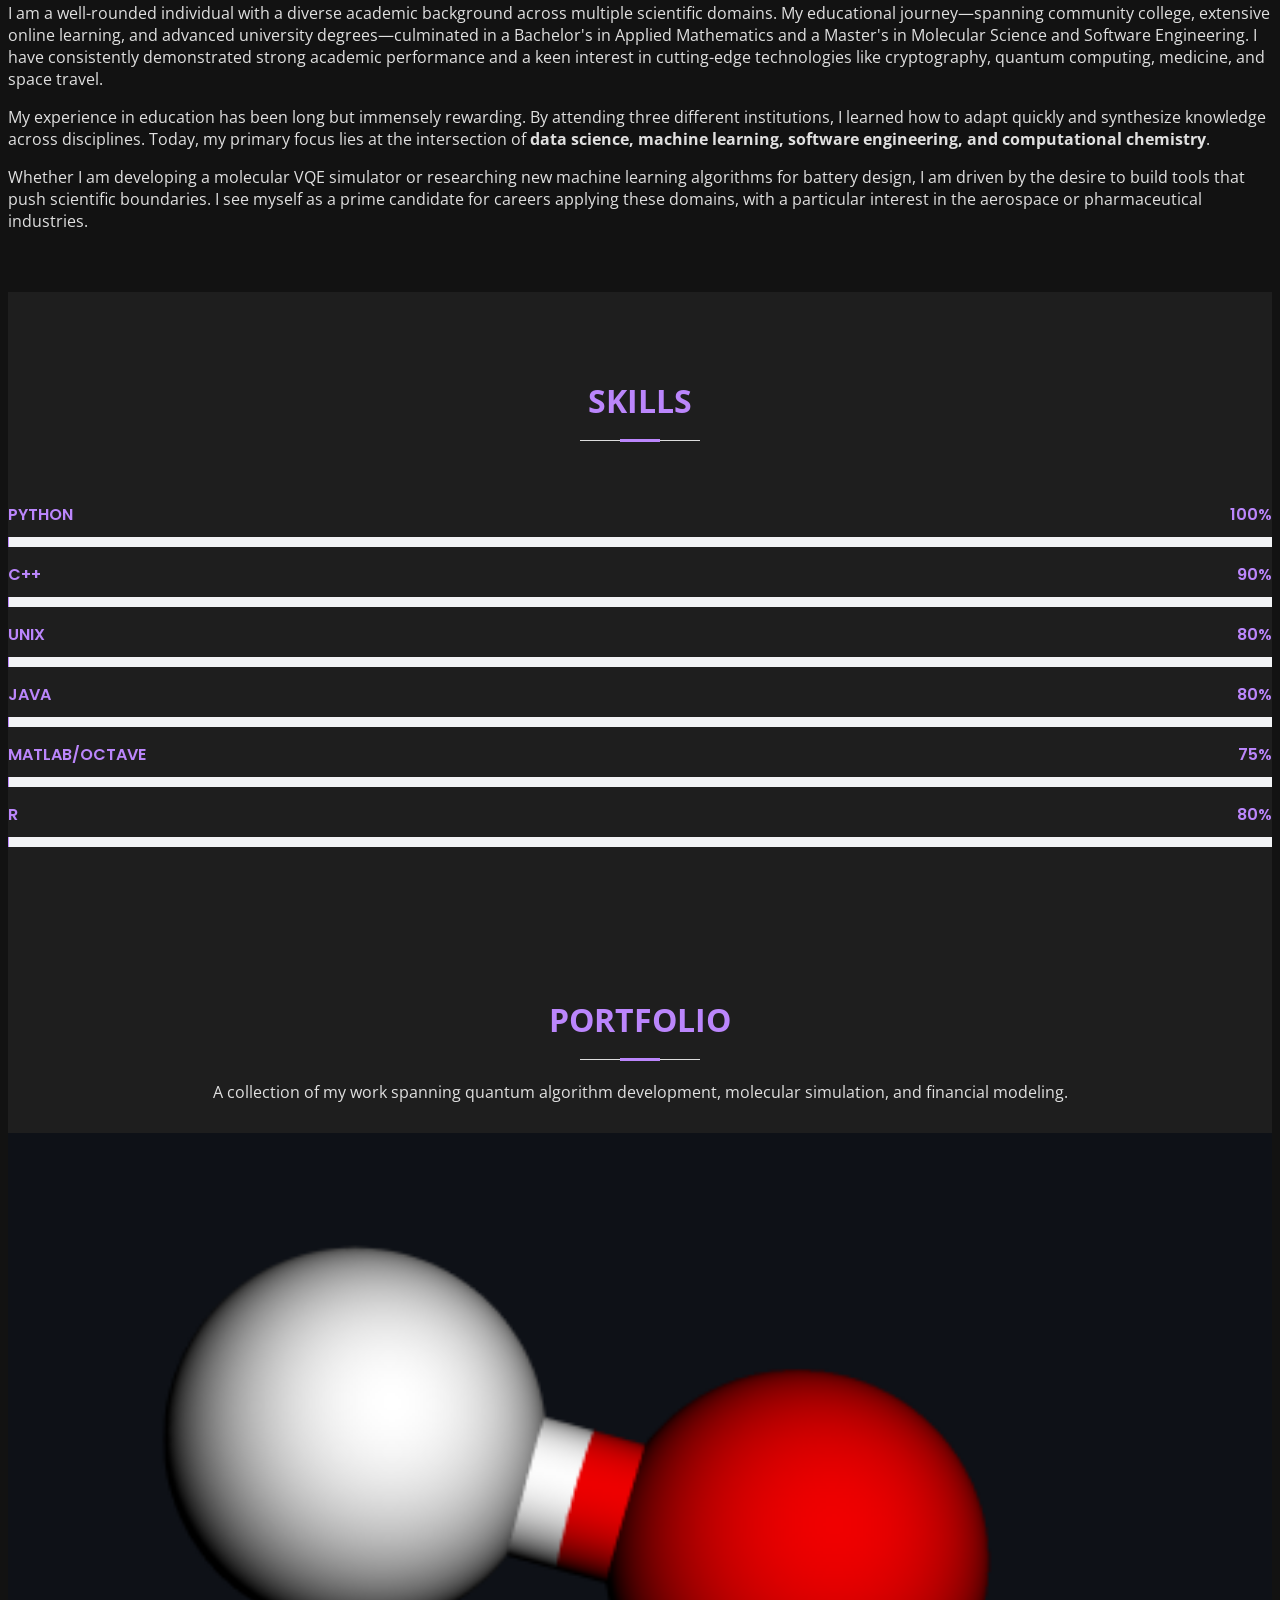
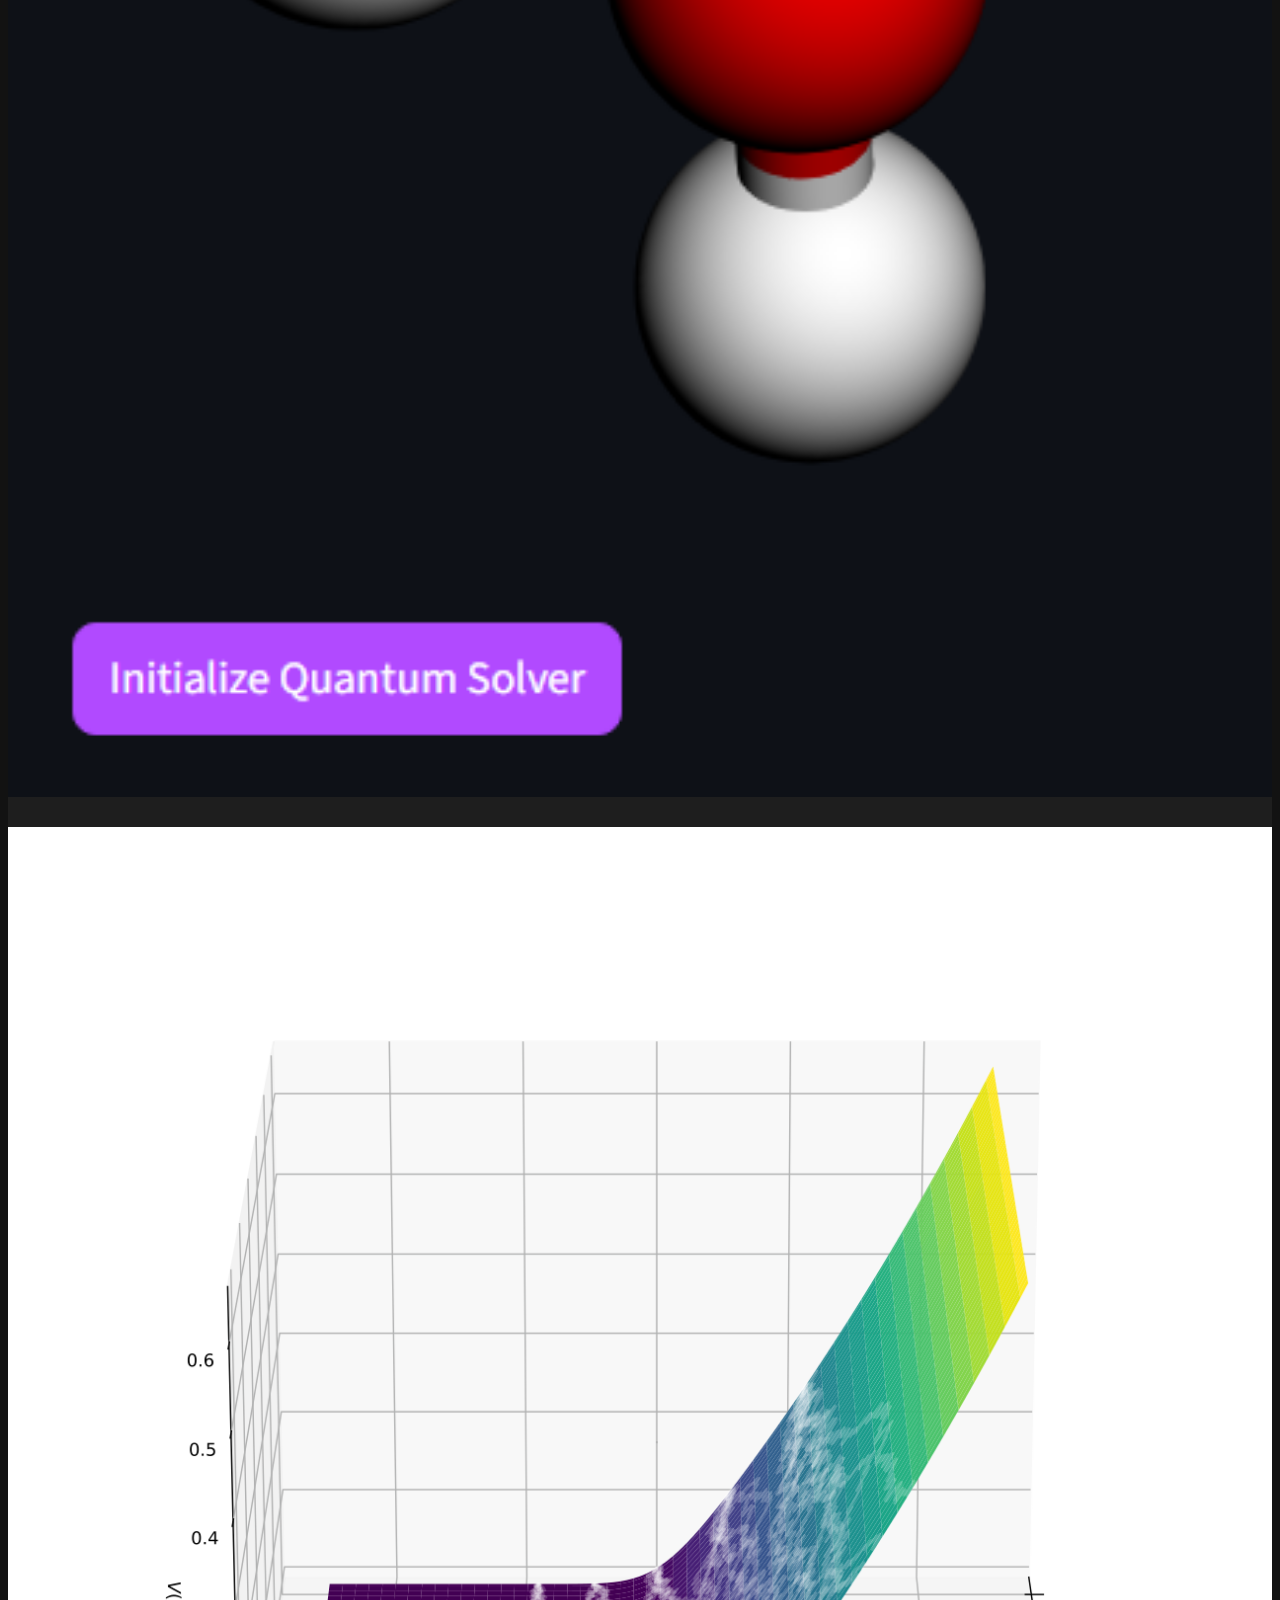
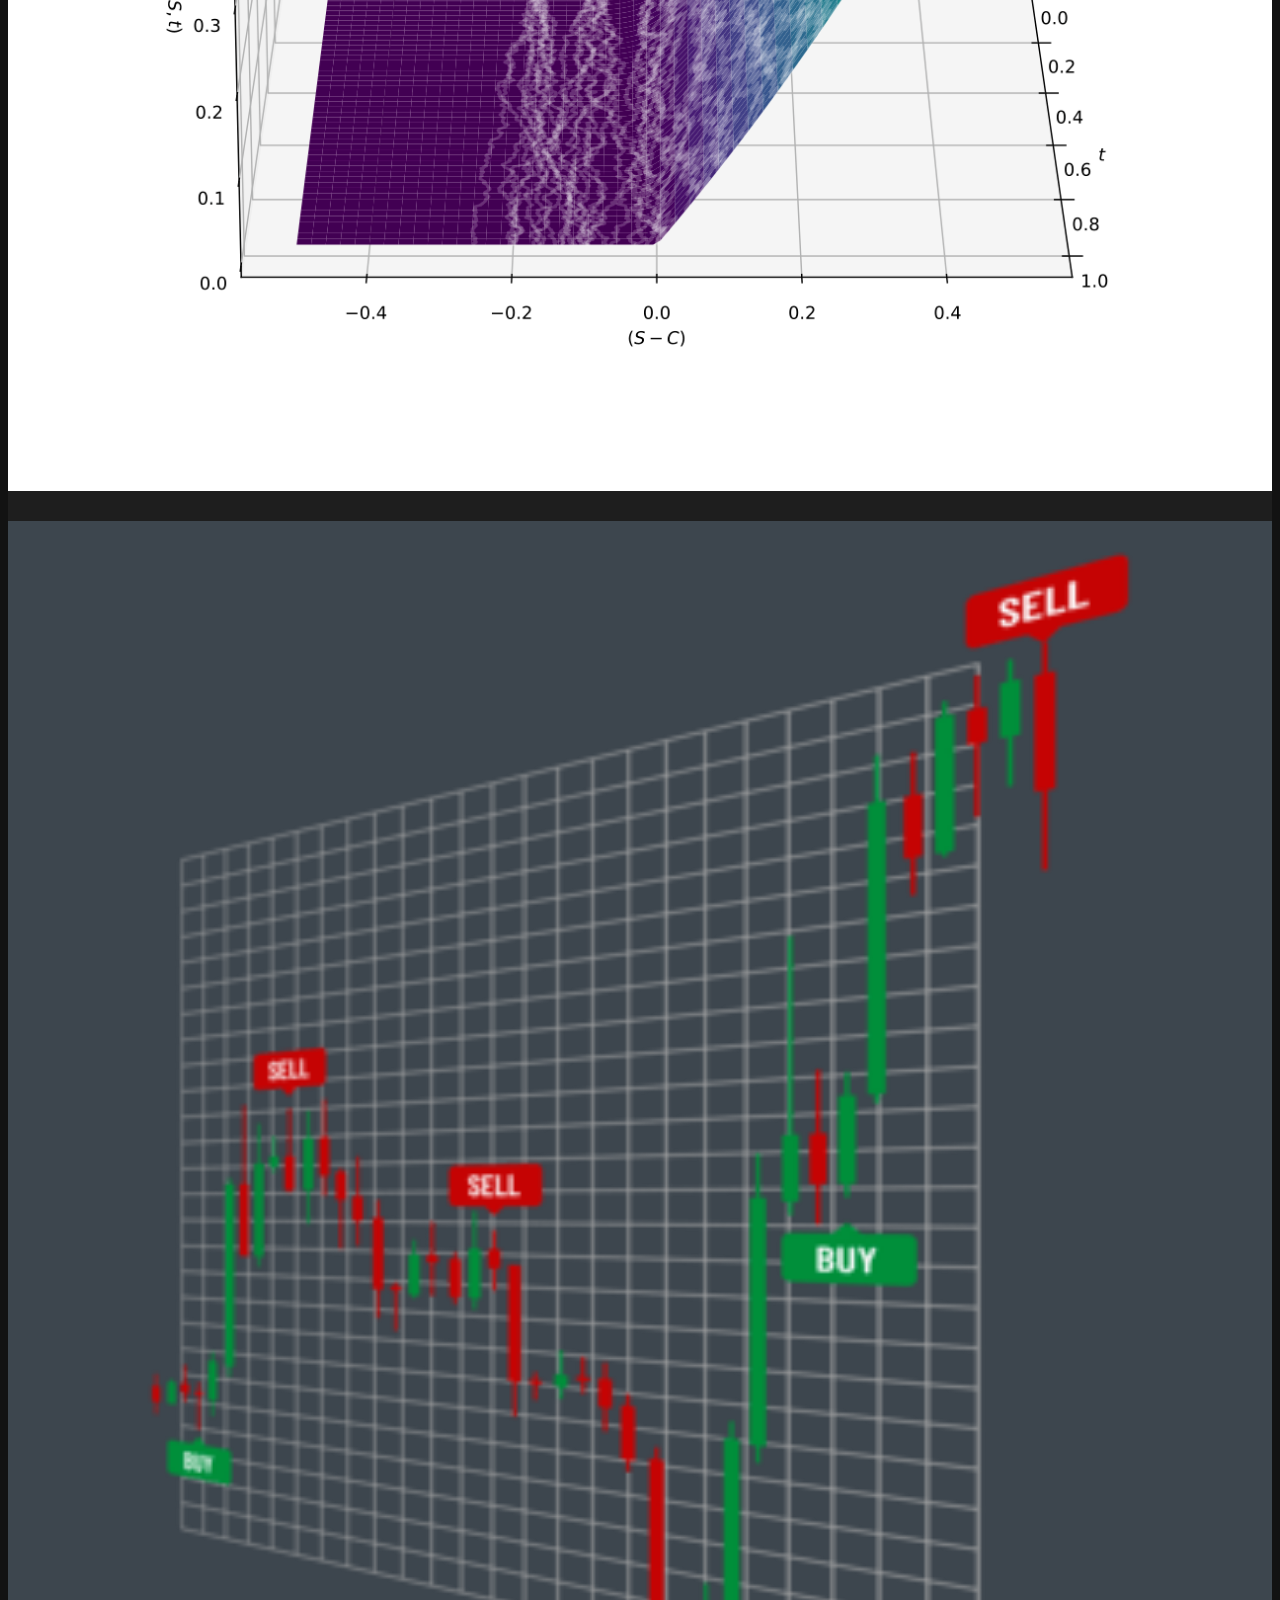
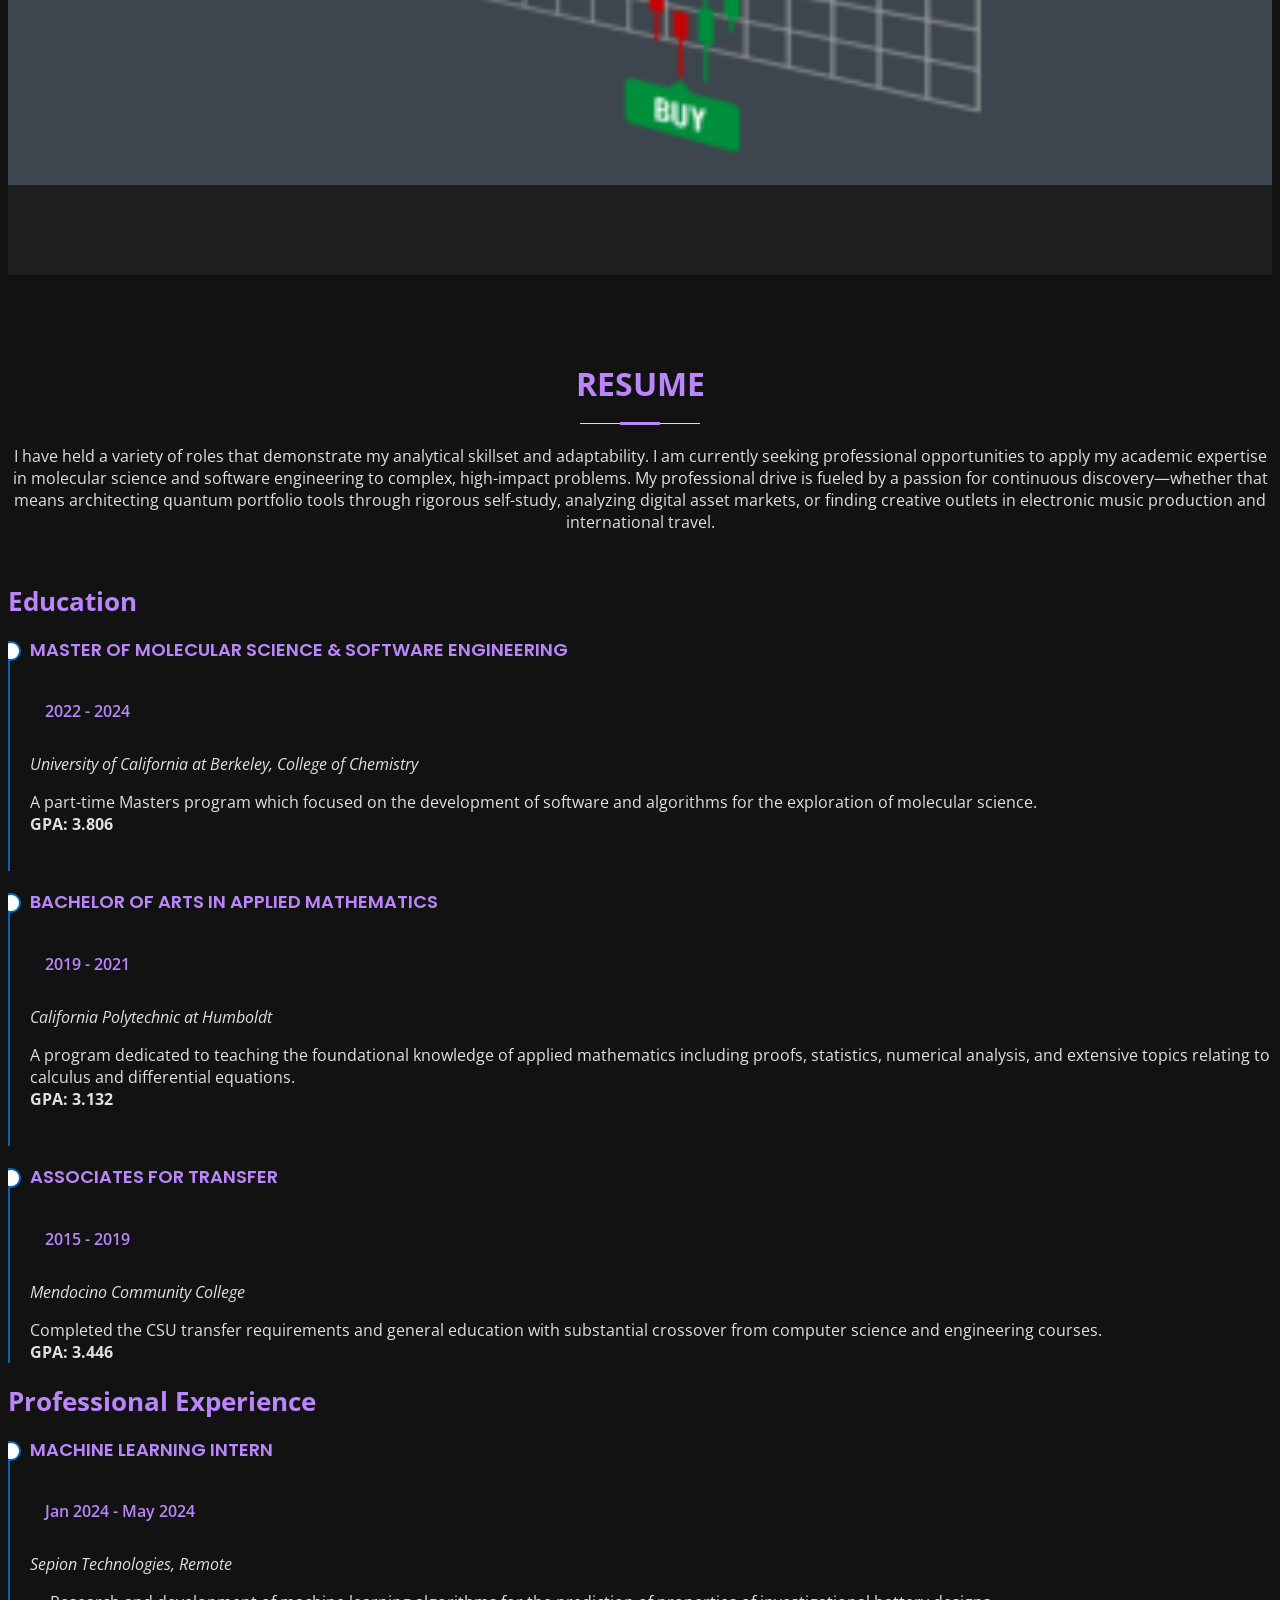
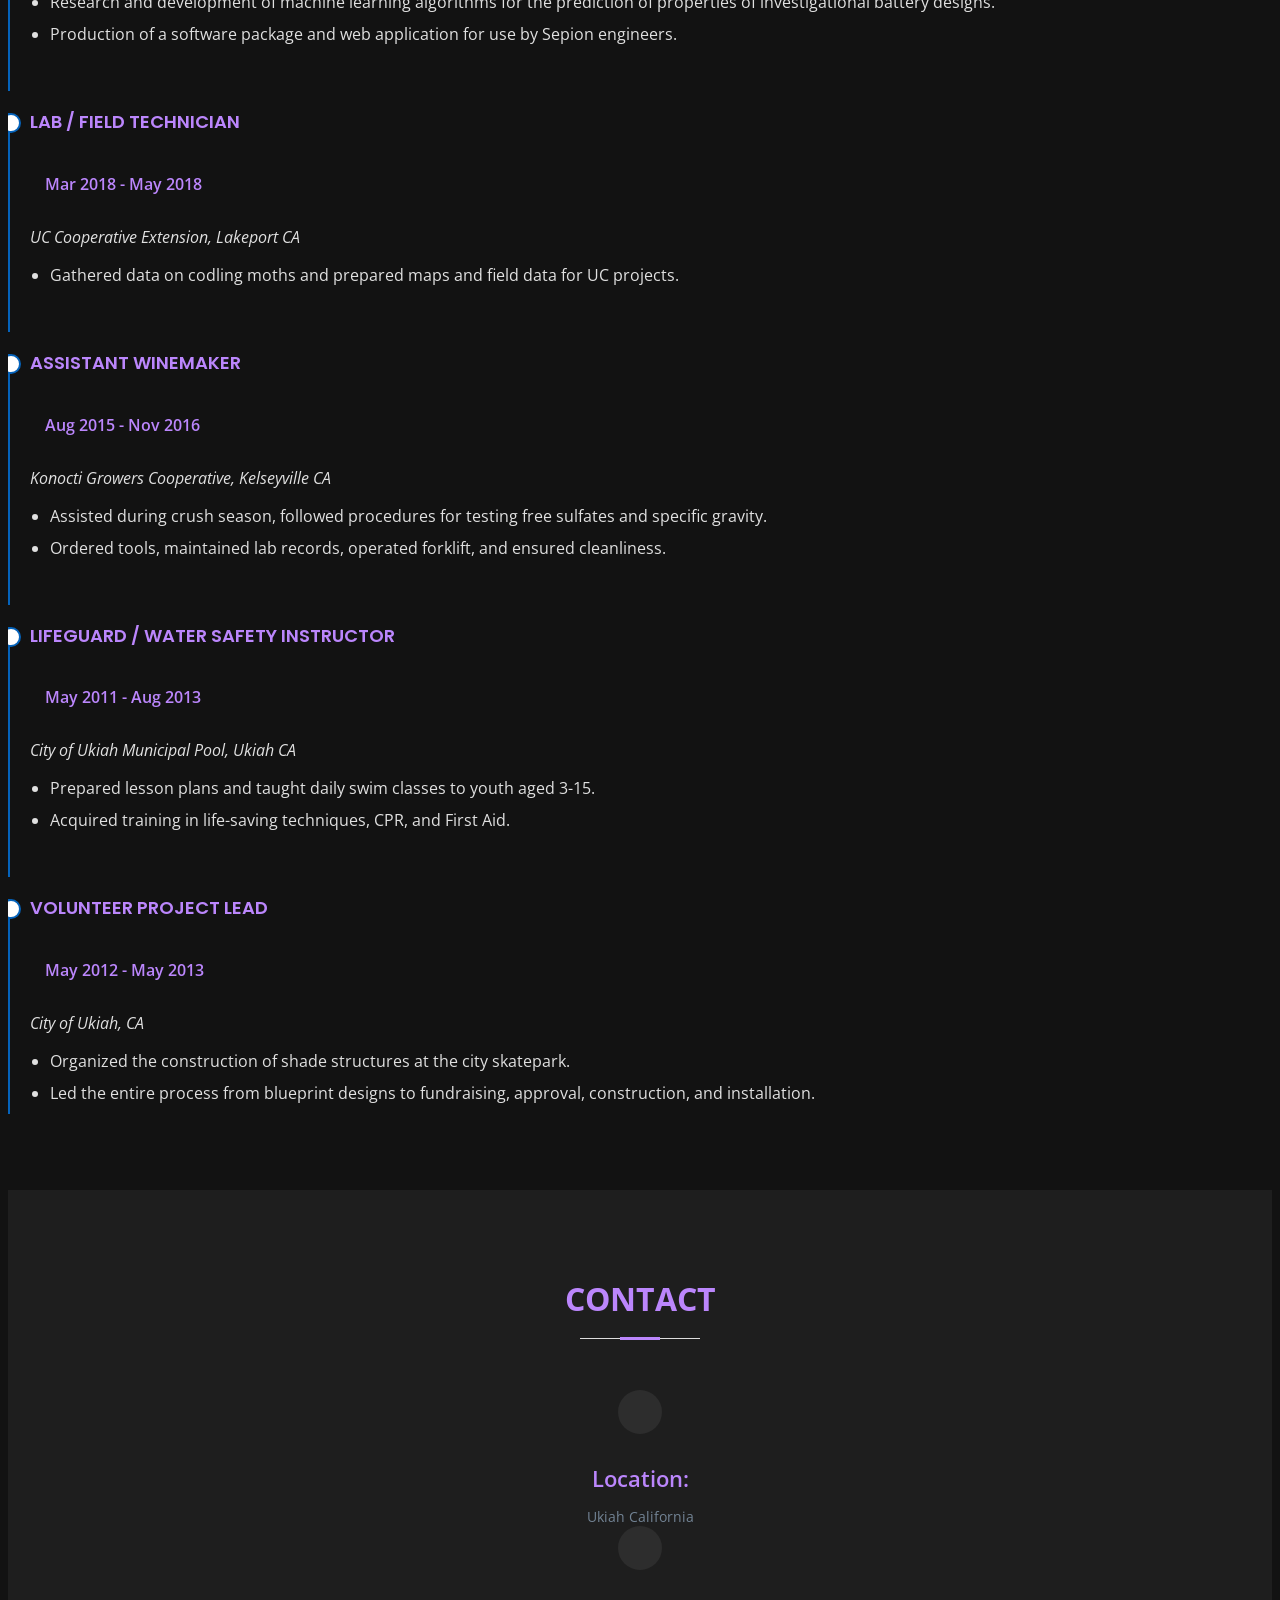
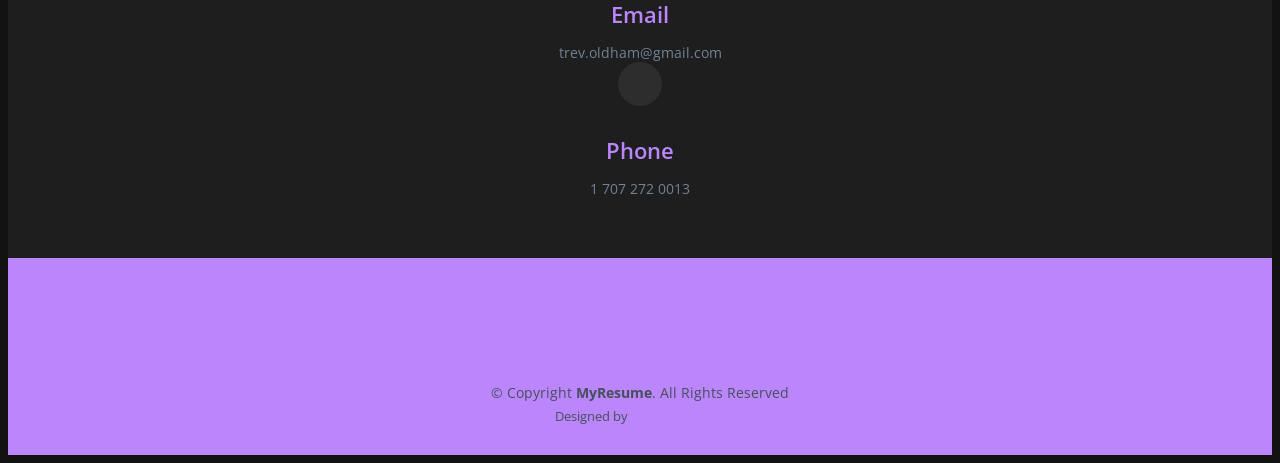
==== commit 64762e32: "fix: arranged contact info items in a row" ====
--- a/index.html
+++ b/index.html
@@ -435,33 +435,37 @@
           <h2>Contact</h2>
         </div>
 
-        <div class="row mt-1">
-
-  <div class="col-lg-8 mx-auto">
+<div class="row mt-1">
+
+  <div class="col-lg-10 mx-auto">
     <div class="info">
       
-      <div class="address">
-        <i class="bi bi-geo-alt"></i>
-        <h4>Location:</h4>
-        <p>Ukiah CA USA</p>
-      </div>
-
-      <div class="email">
-        <i class="bi bi-envelope"></i>
-        <h4>Email:</h4>
-        <p>trev.oldham@gmail.com</p>
-      </div>
-
-      <div class="phone">
-        <i class="bi bi-phone"></i>
-        <h4>Phone</h4>
-        <p>1 707 272 0013</p>
-      </div>
-
-      <div class="discord">
-        <i class="bi bi-phone"></i>
-        <h4>Discord</h4>
-        <p>toshi2013</p>
+      <div class="row">
+        
+        <div class="col-md-4">
+          <div class="address">
+            <i class="bi bi-geo-alt"></i>
+            <h4>Location:</h4>
+            <p>Ukiah California</p>
+          </div>
+        </div>
+
+        <div class="col-md-4">
+          <div class="email">
+            <i class="bi bi-envelope"></i>
+            <h4>Email</h4>
+            <p>trev.oldham@gmail.com</p>
+          </div>
+        </div>
+
+        <div class="col-md-4">
+          <div class="phone">
+            <i class="bi bi-phone"></i>
+            <h4>Phone</h4>
+            <p>1 707 272 0013</p>
+          </div>
+        </div>
+
       </div>
 
     </div>
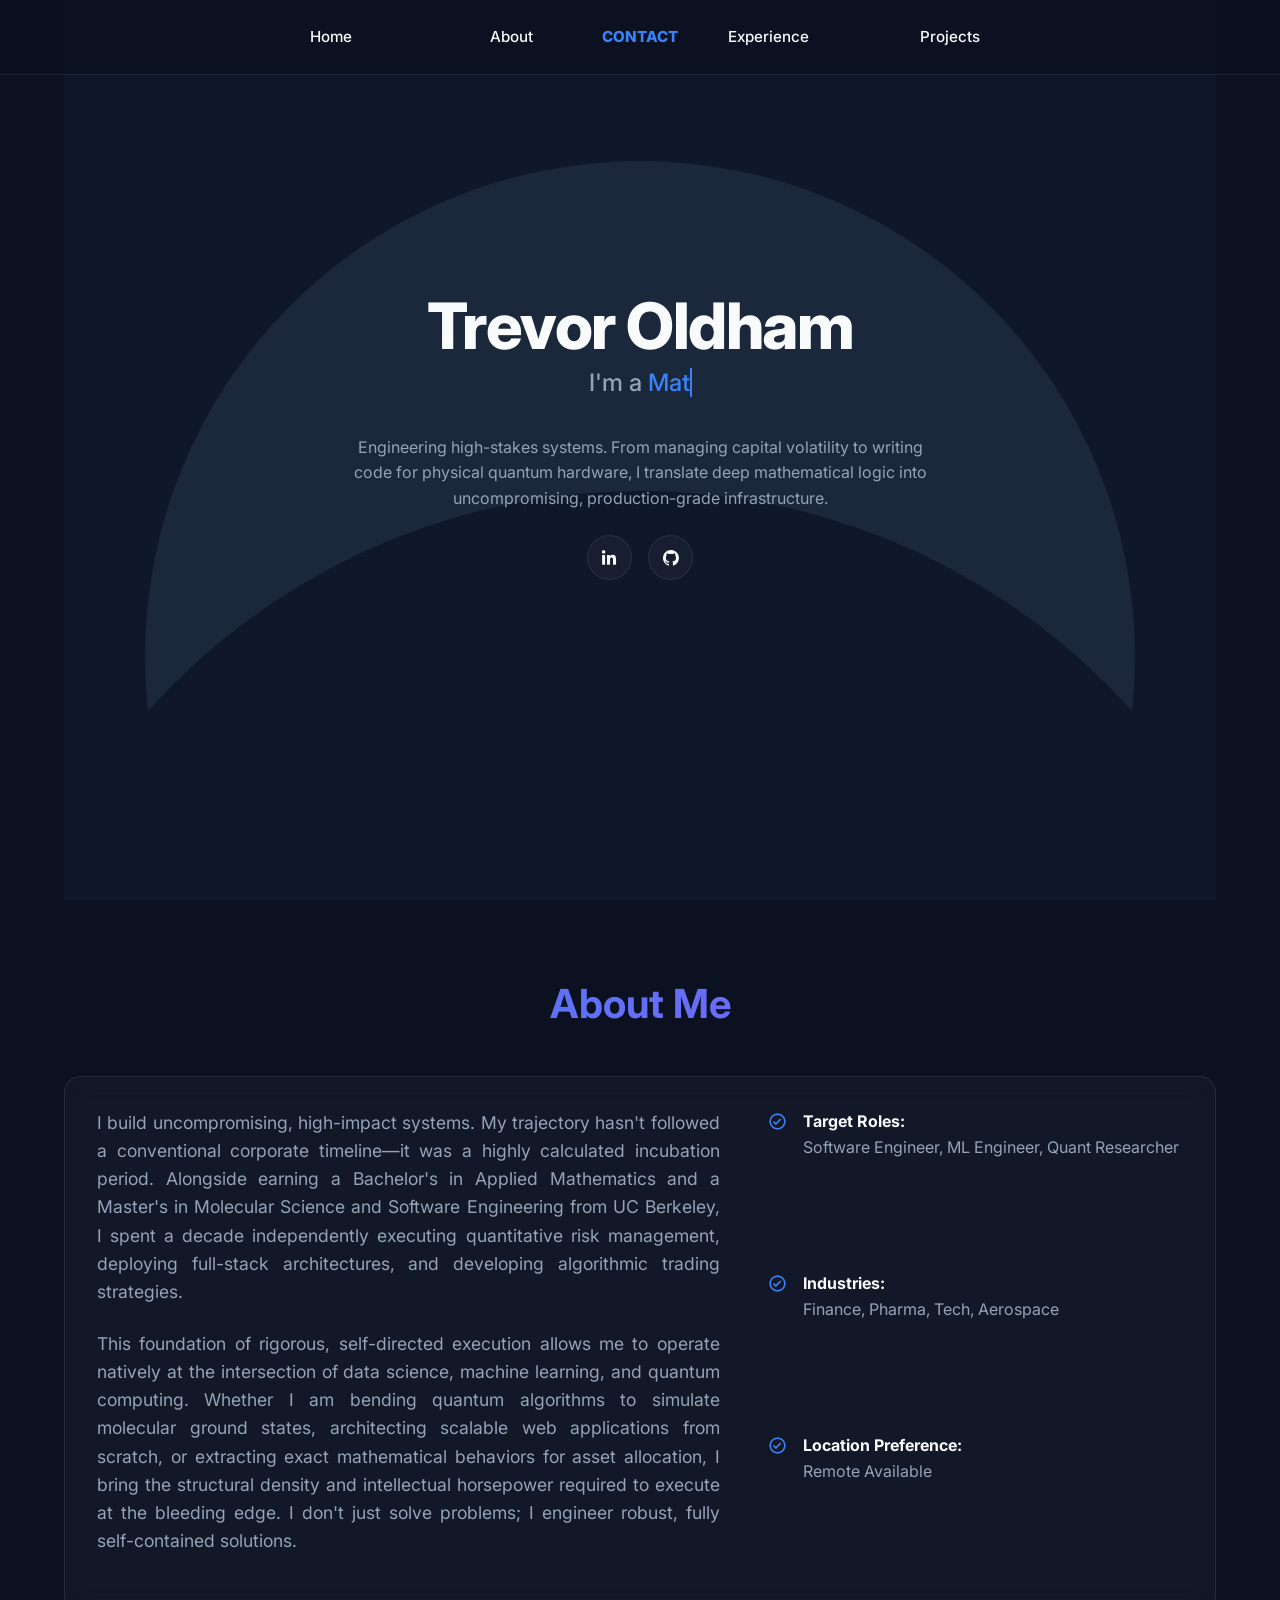
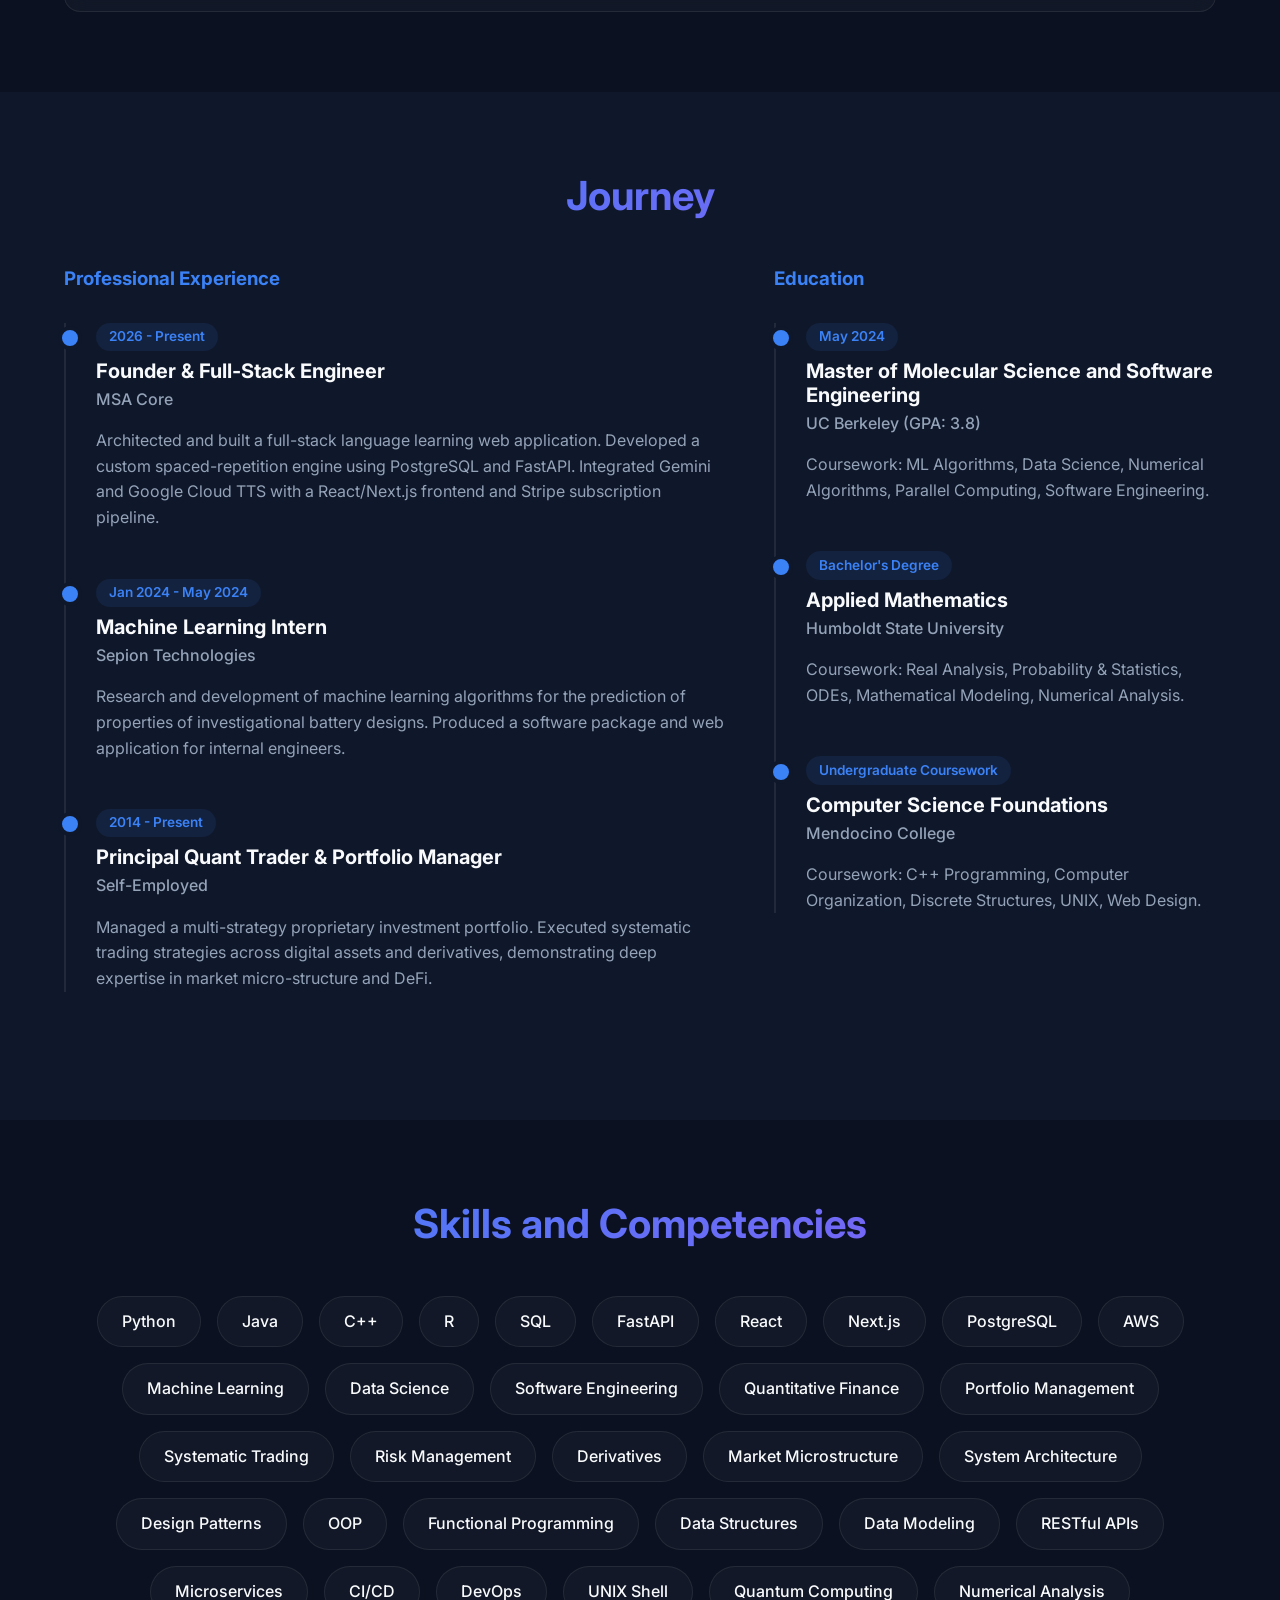
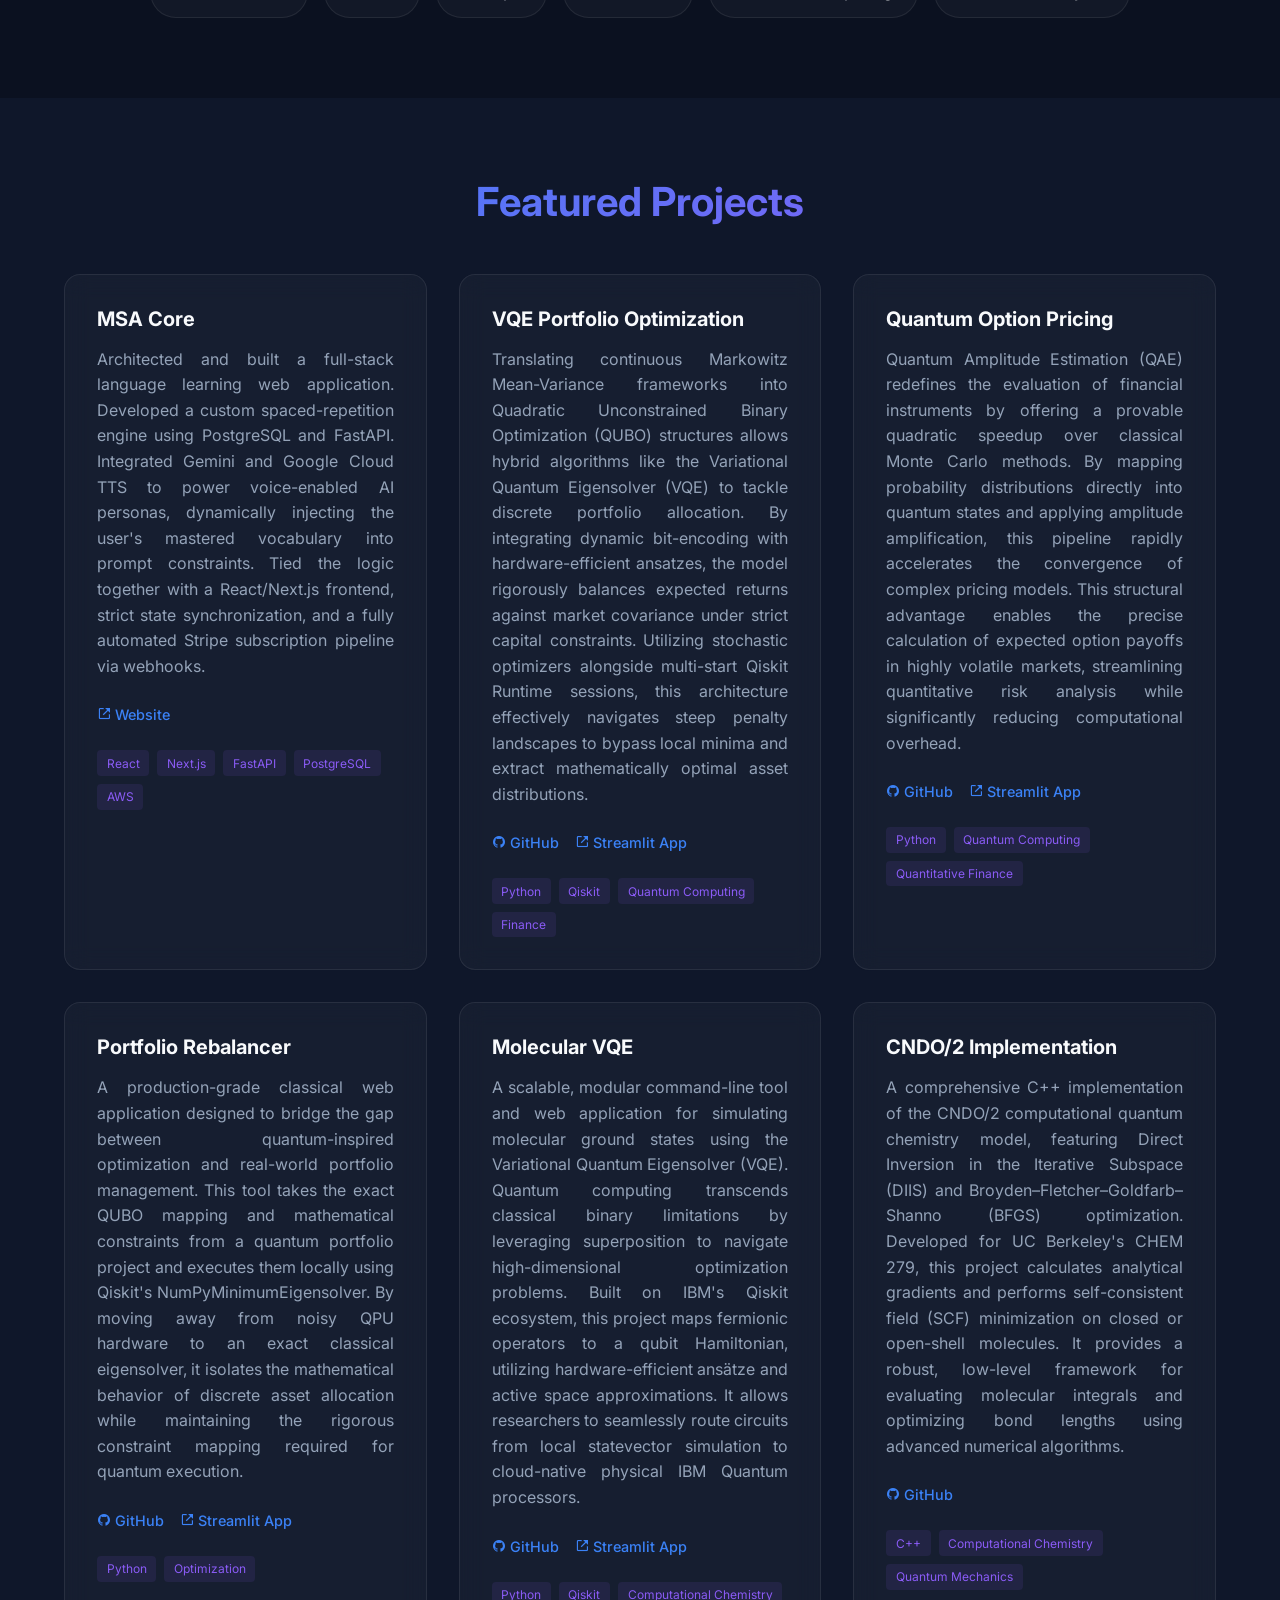
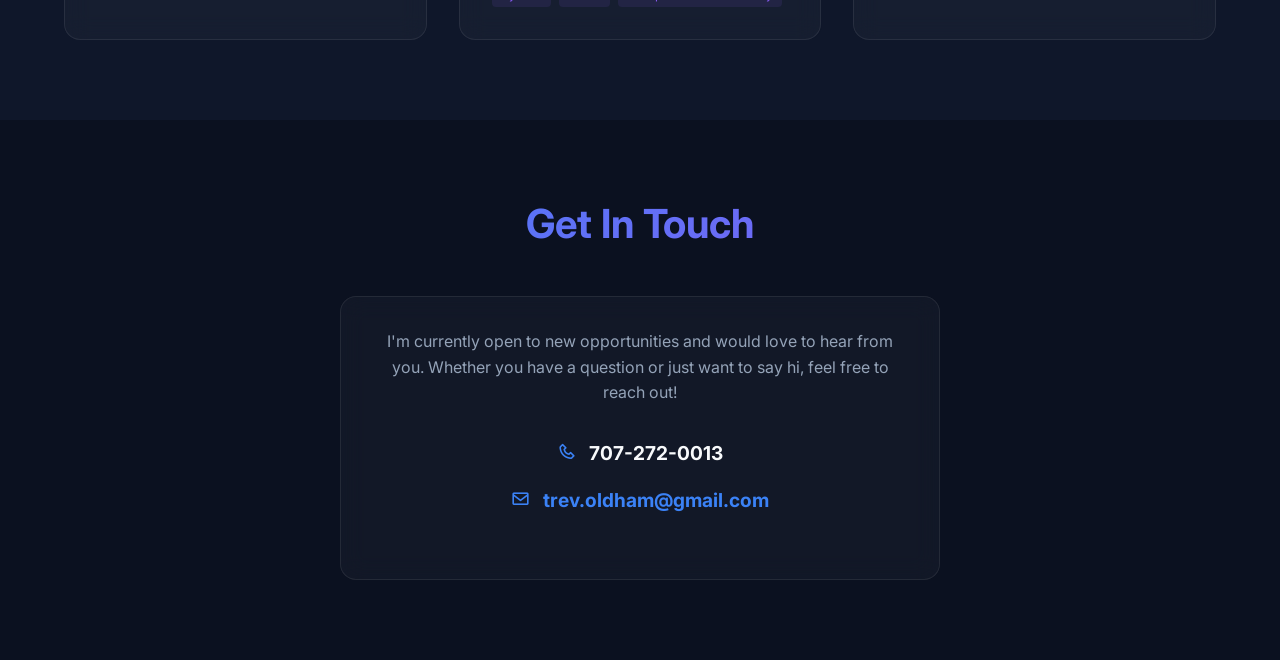
==== commit 92261504: "Deploy v2: Modern, from-scratch portfolio architecture" ====
--- a/index.html
+++ b/index.html
@@ -1,525 +1,319 @@
-<!DOCTYPE html>
-<html lang="en">
-
-<head>
-  <meta charset="utf-8">
-  <meta content="width=device-width, initial-scale=1.0" name="viewport">
-
-  <title>Trevor Oldham - Portfolio</title>
-  <meta content="" name="description">
-  <meta content="" name="keywords">
-
-  <!-- Favicons -->
-  <link href="assets/img/favicon.png" rel="icon">
-  <link href="assets/img/apple-touch-icon.png" rel="apple-touch-icon">
-
-  <!-- Google Fonts -->
-  <link href="https://fonts.googleapis.com/css?family=Open+Sans:300,300i,400,400i,600,600i,700,700i|Raleway:300,300i,400,400i,500,500i,600,600i,700,700i|Poppins:300,300i,400,400i,500,500i,600,600i,700,700i" rel="stylesheet">
-
-  <!-- Vendor CSS Files -->
-  <link href="assets/vendor/aos/aos.css" rel="stylesheet">
-  <link href="assets/vendor/bootstrap/css/bootstrap.min.css" rel="stylesheet">
-  <link href="assets/vendor/bootstrap-icons/bootstrap-icons.css" rel="stylesheet">
-  <link href="assets/vendor/boxicons/css/boxicons.min.css" rel="stylesheet">
-  <link href="assets/vendor/glightbox/css/glightbox.min.css" rel="stylesheet">
-  <link href="assets/vendor/swiper/swiper-bundle.min.css" rel="stylesheet">
-
-  <!-- Template Main CSS File -->
-  <link href="assets/css/style.css" rel="stylesheet">
-
-  <!-- =======================================================
-  * Template Name: MyResume
-  * Template URL: https://bootstrapmade.com/free-html-bootstrap-template-my-resume/
-  * Updated: Mar 17 2024 with Bootstrap v5.3.3
-  * Author: BootstrapMade.com
-  * License: https://bootstrapmade.com/license/
-  ======================================================== -->
-</head>
-
-<body>
-
-  <!-- ======= Mobile nav toggle button ======= -->
-  <!-- <button type="button" class="mobile-nav-toggle d-xl-none"><i class="bi bi-list mobile-nav-toggle"></i></button> -->
-  <i class="bi bi-list mobile-nav-toggle d-lg-none"></i>
-  <!-- ======= Header ======= -->
-  <header id="header" class="d-flex flex-column justify-content-center">
-
-    <nav id="navbar" class="navbar nav-menu">
-      <ul>
-        <li><a href="#hero" class="nav-link scrollto active"><i class="bx bx-home"></i> <span>Home</span></a></li>
-        <li><a href="#about" class="nav-link scrollto"><i class="bx bx-user"></i> <span>About</span></a></li>
-        <li><a href="#resume" class="nav-link scrollto"><i class="bx bx-file-blank"></i> <span>Resume</span></a></li>
-        <li><a href="#contact" class="nav-link scrollto"><i class="bx bx-envelope"></i> <span>Contact</span></a></li>
-      </ul>
-    </nav><!-- .nav-menu -->
-
-  </header><!-- End Header -->
-
-  <!-- ======= Hero Section ======= -->
-  <section id="hero" class="d-flex flex-column justify-content-center">
-    <div class="container" data-aos="zoom-in" data-aos-delay="100">
-      <h1>Trevor Oldham</h1>
-      <p>I'm <span class="typed" data-typed-items="a Mathematician, a Software Engineer, an Investor/Trader"></span></p>
-      <div class="social-links">
-        <a href="https://www.linkedin.com/in/trevor-oldham-07143496/" class="linkedin"><i class="bx bxl-linkedin"></i></a>
-        <a href="https://github.com/trevoroldham/" class="github"><i class="bx bxl-github"></i></a>
-
-      </div>
-    </div>
-  </section><!-- End Hero -->
-
-  <main id="main">
-
-    <!-- ======= About Section ======= -->
-    <section id="about" class="about">
-      <div class="container" data-aos="fade-up">
-
-        <div class="section-title">
-          <h2>About</h2>
-          <p>I am a recent graduate of the University of California at Berkeley College of Chemistry with a Master's in Molecular Science and Software Engineering.</p>
-        </div>
-
-        <div class="row align-items-center">
-          
-          <div class="col-lg-4" data-aos="fade-right">
-            <div class="about-img-wrapper">
-              <img src="assets/img/profile-img.jpg" class="img-fluid rounded" alt="Trevor Oldham">
-            </div>
-          </div>
-          
-          <div class="col-lg-8 pt-4 pt-lg-0 content" data-aos="fade-left">
-            <h3>Mathematician &amp; Software Scientist</h3>
-            
-            <p class="fst-italic mb-4" style="color: #bb86fc; font-size: 1.1rem;">
-              "Combining the rigorous logic of applied mathematics with the exploratory nature of molecular science to solve complex, high-impact problems."
-            </p>
-            
-            <p>
-              I am a well-rounded individual with a diverse academic background across multiple scientific domains. My educational journey—spanning community college, extensive online learning, and advanced university degrees—culminated in a Bachelor's in Applied Mathematics and a Master's in Molecular Science and Software Engineering. I have consistently demonstrated strong academic performance and a keen interest in cutting-edge technologies like cryptography, quantum computing, medicine, and space travel.
-            </p>
-            
-            <p>
-              My experience in education has been long but immensely rewarding. By attending three different institutions, I learned how to adapt quickly and synthesize knowledge across disciplines. Today, my primary focus lies at the intersection of <strong>data science, machine learning, software engineering, and computational chemistry</strong>.
-            </p>
-
-            <p>
-              Whether I am developing a molecular VQE simulator or researching new machine learning algorithms for battery design, I am driven by the desire to build tools that push scientific boundaries. I see myself as a prime candidate for careers applying these domains, with a particular interest in the aerospace or pharmaceutical industries.
-            </p>
-            
-          </div>
-        </div>
-
-      </div>
-    </section><!-- End About Section -->
-
-
-    <!-- ======= Skills Section ======= -->
-    <section id="skills" class="skills section-bg">
-      <div class="container" data-aos="fade-up">
-
-        <div class="section-title">
-          <h2>Skills</h2>
-        </div>
-
-        <div class="row skills-content">
-
-          <div class="col-lg-6">
-
-            <div class="progress">
-              <span class="skill">Python <i class="val">100%</i></span>
-              <div class="progress-bar-wrap">
-                <div class="progress-bar" role="progressbar" aria-valuenow="80" aria-valuemin="0" aria-valuemax="100"></div>
-              </div>
-            </div>
-
-            <div class="progress">
-              <span class="skill">C++ <i class="val">90%</i></span>
-              <div class="progress-bar-wrap">
-                <div class="progress-bar" role="progressbar" aria-valuenow="60" aria-valuemin="0" aria-valuemax="100"></div>
-              </div>
-            </div>
-
-            <div class="progress">
-              <span class="skill">UNIX<i class="val">80%</i></span>
-              <div class="progress-bar-wrap">
-                <div class="progress-bar" role="progressbar" aria-valuenow="65" aria-valuemin="0" aria-valuemax="100"></div>
-              </div>
-            </div>
-
-          </div>
-
-          <div class="col-lg-6">
-
-            <div class="progress">
-              <span class="skill">Java<i class="val">80%</i></span>
-              <div class="progress-bar-wrap">
-                <div class="progress-bar" role="progressbar" aria-valuenow="45" aria-valuemin="0" aria-valuemax="100"></div>
-              </div>
-            </div>
-
-            <div class="progress">
-              <span class="skill">Matlab/Octave <i class="val">75%</i></span>
-              <div class="progress-bar-wrap">
-                <div class="progress-bar" role="progressbar" aria-valuenow="75" aria-valuemin="0" aria-valuemax="100"></div>
-              </div>
-            </div>
-
-            <div class="progress">
-              <span class="skill">R<i class="val">80%</i></span>
-              <div class="progress-bar-wrap">
-                <div class="progress-bar" role="progressbar" aria-valuenow="45" aria-valuemin="0" aria-valuemax="100"></div>
-              </div>
-            </div>
-
-          </div>
-
-        </div>
-
-      </div>
-    </section><!-- End Skills Section -->
-
-      <!-- ======= Portfolio Section ======= -->
-      <section id="portfolio" class="portfolio section-bg">
-    <div class="container" data-aos="fade-up">
-
-      <div class="section-title">
-        <h2>Portfolio</h2>
-        <p>A collection of my work spanning quantum algorithm development, molecular simulation, and financial modeling.</p>
-      </div>
-
-      <div class="row portfolio-container" data-aos="fade-up" data-aos-delay="200">
-
-        <div class="col-lg-4 col-md-6 portfolio-item filter-app">
-          <div class="portfolio-wrap">
-            <img src="assets/img/portfolio/vqe-sim.jpg" class="img-fluid" alt="VQE Simulator">
-            <div class="portfolio-info">
-              <h4>VQE Molecular Simulator</h4>
-              <p>Variational Quantum Eigensolver implemented on IBM Heron hardware.</p>
-              <div class="portfolio-links">
-                <a href="vqe-details.html" title="More Details"><i class="bx bx-link"></i></a>
-              </div>
-            </div>
-          </div>
-        </div>
-
-        <div class="col-lg-4 col-md-6 portfolio-item filter-app">
-          <div class="portfolio-wrap">
-            <img src="assets/img/portfolio/options.jpg" class="img-fluid" alt="VQE Simulator">
-            <div class="portfolio-info">
-              <h4>Quantum Amplitude Estimation</h4>
-              <p>A quantum algorithm for pricing European-style options</p>
-              <div class="portfolio-links">
-                <a href="options-details.html" title="More Details"><i class="bx bx-link"></i></a>
-              </div>
-            </div>
-          </div>
-        </div>
-
-        <div class="col-lg-4 col-md-6 portfolio-item filter-app">
-          <div class="portfolio-wrap">
-            <img src="assets/img/portfolio/portfolio-optimizer.jpg" class="img-fluid" alt="VQE Simulator">
-            <div class="portfolio-info">
-              <h4>Quantum Portfolio Optimizer</h4>
-              <p>A qiskit implmentation of VQE for Portfolio Optimization</p>
-              <div class="portfolio-links">
-                <a href="portfolio-optimizer-details.html" title="More Details"><i class="bx bx-link"></i></a>
-              </div>
-            </div>
-          </div>
-        </div>
-
-      </div>
-    </div>
-  </section>
-    <!-- ======= Resume Section ======= -->
-    <section id="resume" class="resume">
-      <div class="container" data-aos="fade-up">
-
-        <div class="section-title">
-          <h2>Resume</h2>
-            <p>I have held a variety of roles that demonstrate my analytical skillset and adaptability. I am currently seeking professional opportunities to apply my academic expertise in molecular science and software engineering to complex, high-impact problems. My professional drive is fueled by a passion for continuous discovery—whether that means architecting quantum portfolio tools through rigorous self-study, analyzing digital asset markets, or finding creative outlets in electronic music production and international travel.</p>        </div>
-
-      
-
-        <div class="row mb-5">
-          <div class="col-lg-3">
-            <h3 class="resume-title mt-0">Education</h3>
-          </div>
-          <div class="col-lg-9">
-            <div class="resume-item">
-              <h4>Master of Molecular Science &amp; Software Engineering</h4>
-              <h5>2022 - 2024</h5>
-              <p><em>University of California at Berkeley, College of Chemistry</em></p>
-              <p>A part-time Masters program which focused on the development of software and algorithms for the exploration of molecular science. <br><strong>GPA: 3.806</strong></p>
-            </div>
-            <div class="resume-item">
-              <h4>Bachelor of Arts in Applied Mathematics</h4>
-              <h5>2019 - 2021</h5>
-              <p><em>California Polytechnic at Humboldt</em></p>
-              <p>A program dedicated to teaching the foundational knowledge of applied mathematics including proofs, statistics, numerical analysis, and extensive topics relating to calculus and differential equations. <br><strong>GPA: 3.132</strong></p>
-            </div>
-            <div class="resume-item">
-              <h4>Associates for Transfer</h4>
-              <h5>2015 - 2019</h5>
-              <p><em>Mendocino Community College</em></p>
-              <p>Completed the CSU transfer requirements and general education with substantial crossover from computer science and engineering courses. <br><strong>GPA: 3.446</strong></p>
-            </div>
-          </div>
-        </div>
-
-        <div class="row">
-          <div class="col-lg-3">
-            <h3 class="resume-title mt-0">Professional Experience</h3>
-          </div>
-          <div class="col-lg-9">
-            
-            <div class="resume-item">
-              <h4>Machine Learning Intern</h4>
-              <h5>Jan 2024 - May 2024</h5>
-              <p><em>Sepion Technologies, Remote</em></p>
-              <ul>
-                <li>Research and development of machine learning algorithms for the prediction of properties of investigational battery designs.</li>
-                <li>Production of a software package and web application for use by Sepion engineers.</li>
-              </ul>
-            </div>
-            
-            <div class="resume-item">
-              <h4>Lab / Field Technician</h4>
-              <h5>Mar 2018 - May 2018</h5>
-              <p><em>UC Cooperative Extension, Lakeport CA</em></p>
-              <ul>
-                <li>Gathered data on codling moths and prepared maps and field data for UC projects.</li>
-              </ul>
-            </div>
-            
-            <div class="resume-item">
-              <h4>Assistant Winemaker</h4>
-              <h5>Aug 2015 - Nov 2016</h5>
-              <p><em>Konocti Growers Cooperative, Kelseyville CA</em></p>
-              <ul>
-                <li>Assisted during crush season, followed procedures for testing free sulfates and specific gravity.</li>
-                <li>Ordered tools, maintained lab records, operated forklift, and ensured cleanliness.</li>
-              </ul>
-            </div>
-            
-            <div class="resume-item">
-              <h4>Lifeguard / Water Safety Instructor</h4>
-              <h5>May 2011 - Aug 2013</h5>
-              <p><em>City of Ukiah Municipal Pool, Ukiah CA</em></p>
-              <ul>
-                <li>Prepared lesson plans and taught daily swim classes to youth aged 3-15.</li>
-                <li>Acquired training in life-saving techniques, CPR, and First Aid.</li>
-              </ul>
-            </div>
-            
-            <div class="resume-item">
-              <h4>Volunteer Project Lead</h4>
-              <h5>May 2012 - May 2013</h5>
-              <p><em>City of Ukiah, CA</em></p>
-              <ul>
-                <li>Organized the construction of shade structures at the city skatepark.</li>
-                <li>Led the entire process from blueprint designs to fundraising, approval, construction, and installation.</li>
-              </ul>
-            </div>
-
-          </div>
-        </div>
-
-      </div>
-
-    </section><!-- End Resume Section -->
-
-   
-
-    <!-- ======= Services Section ======= -->
-    <!-- <section id="services" class="services">
-      <div class="container" data-aos="fade-up">
-
-        <div class="section-title">
-          <h2>Services</h2>
-          <p>Magnam dolores commodi suscipit. Necessitatibus eius consequatur ex aliquid fuga eum quidem. Sit sint consectetur velit. Quisquam quos quisquam cupiditate. Et nemo qui impedit suscipit alias ea. Quia fugiat sit in iste officiis commodi quidem hic quas.</p>
-        </div>
-
-        <div class="row">
-
-          <div class="col-lg-4 col-md-6 d-flex align-items-stretch" data-aos="zoom-in" data-aos-delay="100">
-            <div class="icon-box iconbox-blue">
-              <div class="icon">
-                <svg width="100" height="100" viewBox="0 0 600 600" xmlns="http://www.w3.org/2000/svg">
-                  <path stroke="none" stroke-width="0" fill="#f5f5f5" d="M300,521.0016835830174C376.1290562159157,517.8887921683347,466.0731472004068,529.7835943286574,510.70327084640275,468.03025145048787C554.3714126377745,407.6079735673963,508.03601936045806,328.9844924480964,491.2728898941984,256.3432110539036C474.5976632858925,184.082847569629,479.9380746630129,96.60480741107993,416.23090153303,58.64404602377083C348.86323505073057,18.502131276798302,261.93793281208167,40.57373210992963,193.5410806939664,78.93577620505333C130.42746243093433,114.334589627462,98.30271207620316,179.96522072025542,76.75703585869454,249.04625023123273C51.97151888228291,328.5150500222984,13.704378332031375,421.85034740162234,66.52175969318436,486.19268352777647C119.04800174914682,550.1803526380478,217.28368757567262,524.383925680826,300,521.0016835830174"></path>
-                </svg>
-                <i class="bx bxl-dribbble"></i>
-              </div>
-              <h4><a href="">Lorem Ipsum</a></h4>
-              <p>Voluptatum deleniti atque corrupti quos dolores et quas molestias excepturi</p>
-            </div>
-          </div>
-
-          <div class="col-lg-4 col-md-6 d-flex align-items-stretch mt-4 mt-md-0" data-aos="zoom-in" data-aos-delay="200">
-            <div class="icon-box iconbox-orange ">
-              <div class="icon">
-                <svg width="100" height="100" viewBox="0 0 600 600" xmlns="http://www.w3.org/2000/svg">
-                  <path stroke="none" stroke-width="0" fill="#f5f5f5" d="M300,582.0697525312426C382.5290701553225,586.8405444964366,449.9789794690241,525.3245884688669,502.5850820975895,461.55621195738473C556.606425686781,396.0723002908107,615.8543463187945,314.28637112970534,586.6730223649479,234.56875336149918C558.9533121215079,158.8439757836574,454.9685369536778,164.00468322053177,381.49747125262974,130.76875717737553C312.15926192815925,99.40240125094834,248.97055460311594,18.661163978235184,179.8680185752513,50.54337015887873C110.5421016452524,82.52863877960104,119.82277516462835,180.83849132639028,109.12597500060166,256.43424936330496C100.08760227029461,320.3096726198365,92.17705696193138,384.0621239912766,124.79988738764834,439.7174275375508C164.83382741302287,508.01625554203684,220.96474134820875,577.5009287672846,300,582.0697525312426"></path>
-                </svg>
-                <i class="bx bx-file"></i>
-              </div>
-              <h4><a href="">Sed Perspiciatis</a></h4>
-              <p>Duis aute irure dolor in reprehenderit in voluptate velit esse cillum dolore</p>
-            </div>
-          </div>
-
-          <div class="col-lg-4 col-md-6 d-flex align-items-stretch mt-4 mt-lg-0" data-aos="zoom-in" data-aos-delay="300">
-            <div class="icon-box iconbox-pink">
-              <div class="icon">
-                <svg width="100" height="100" viewBox="0 0 600 600" xmlns="http://www.w3.org/2000/svg">
-                  <path stroke="none" stroke-width="0" fill="#f5f5f5" d="M300,541.5067337569781C382.14930387511276,545.0595476570109,479.8736841581634,548.3450877840088,526.4010558755058,480.5488172755941C571.5218469581645,414.80211281144784,517.5187510058486,332.0715597781072,496.52539010469104,255.14436215662573C477.37192572678356,184.95920475031193,473.57363656557914,105.61284051026155,413.0603344069578,65.22779650032875C343.27470386102294,18.654635553484475,251.2091493199835,5.337323636656869,175.0934190732945,40.62881213300186C97.87086631185822,76.43348514350839,51.98124368387456,156.15599469081315,36.44837278890362,239.84606092416172C21.716077023791087,319.22268207091537,43.775223500013084,401.1760424656574,96.891909868211,461.97329694683043C147.22146801428983,519.5804099606455,223.5754009179313,538.201503339737,300,541.5067337569781"></path>
-                </svg>
-                <i class="bx bx-tachometer"></i>
-              </div>
-              <h4><a href="">Magni Dolores</a></h4>
-              <p>Excepteur sint occaecat cupidatat non proident, sunt in culpa qui officia</p>
-            </div>
-          </div>
-
-          <div class="col-lg-4 col-md-6 d-flex align-items-stretch mt-4" data-aos="zoom-in" data-aos-delay="100">
-            <div class="icon-box iconbox-yellow">
-              <div class="icon">
-                <svg width="100" height="100" viewBox="0 0 600 600" xmlns="http://www.w3.org/2000/svg">
-                  <path stroke="none" stroke-width="0" fill="#f5f5f5" d="M300,503.46388370962813C374.79870501325706,506.71871716319447,464.8034551963731,527.1746412648533,510.4981551193396,467.86667711651364C555.9287308511215,408.9015244558933,512.6030010748507,327.5744911775523,490.211057578863,256.5855673507754C471.097692560561,195.9906835881958,447.69079081568157,138.11976852964426,395.19560036434837,102.3242989838813C329.3053358748298,57.3949838291264,248.02791733380457,8.279543830951368,175.87071277845988,42.242879143198664C103.41431057327972,76.34704239035025,93.79494320519305,170.9812938413882,81.28167332365135,250.07896920659033C70.17666984294237,320.27484674793965,64.84698225790005,396.69656628748305,111.28512138212992,450.4950937839243C156.20124167950087,502.5303643271138,231.32542653798444,500.4755392045468,300,503.46388370962813"></path>
-                </svg>
-                <i class="bx bx-layer"></i>
-              </div>
-              <h4><a href="">Nemo Enim</a></h4>
-              <p>At vero eos et accusamus et iusto odio dignissimos ducimus qui blanditiis</p>
-            </div>
-          </div>
-
-          <div class="col-lg-4 col-md-6 d-flex align-items-stretch mt-4" data-aos="zoom-in" data-aos-delay="200">
-            <div class="icon-box iconbox-red">
-              <div class="icon">
-                <svg width="100" height="100" viewBox="0 0 600 600" xmlns="http://www.w3.org/2000/svg">
-                  <path stroke="none" stroke-width="0" fill="#f5f5f5" d="M300,532.3542879108572C369.38199826031484,532.3153073249985,429.10787420159085,491.63046689027357,474.5244479745417,439.17860296908856C522.8885846962883,383.3225815378663,569.1668002868075,314.3205725914397,550.7432151929288,242.7694973846089C532.6665558377875,172.5657663291529,456.2379748765914,142.6223662098291,390.3689995646985,112.34683881706744C326.66090330228417,83.06452184765237,258.84405631176094,53.51806209861945,193.32584062364296,78.48882559362697C121.61183558270385,105.82097193414197,62.805066853699245,167.19869350419734,48.57481801355237,242.6138429142374C34.843463184063346,315.3850353017275,76.69343916112496,383.4422959591041,125.22947124332185,439.3748458443577C170.7312796277747,491.8107796887764,230.57421082200815,532.3932930995766,300,532.3542879108572"></path>
-                </svg>
-                <i class="bx bx-slideshow"></i>
-              </div>
-              <h4><a href="">Dele Cardo</a></h4>
-              <p>Quis consequatur saepe eligendi voluptatem consequatur dolor consequuntur</p>
-            </div>
-          </div>
-
-          <div class="col-lg-4 col-md-6 d-flex align-items-stretch mt-4" data-aos="zoom-in" data-aos-delay="300">
-            <div class="icon-box iconbox-teal">
-              <div class="icon">
-                <svg width="100" height="100" viewBox="0 0 600 600" xmlns="http://www.w3.org/2000/svg">
-                  <path stroke="none" stroke-width="0" fill="#f5f5f5" d="M300,566.797414625762C385.7384707136149,576.1784315230908,478.7894351017131,552.8928747891023,531.9192734346935,484.94944893311C584.6109503024035,417.5663521118492,582.489472248146,322.67544863468447,553.9536738515405,242.03673114598146C529.1557734026468,171.96086150256528,465.24506316201064,127.66468636344209,395.9583748389544,100.7403814666027C334.2173773831606,76.7482773500951,269.4350130405921,84.62216499799875,207.1952322260088,107.2889140133804C132.92018162631612,134.33871894543012,41.79353780512637,160.00259165414826,22.644507872594943,236.69541883565114C3.319112789854554,314.0945973066697,72.72355303640163,379.243833228382,124.04198916343866,440.3218312028393C172.9286146004772,498.5055451809895,224.45579914871206,558.5317968840102,300,566.797414625762"></path>
-                </svg>
-                <i class="bx bx-arch"></i>
-              </div>
-              <h4><a href="">Divera Don</a></h4>
-              <p>Modi nostrum vel laborum. Porro fugit error sit minus sapiente sit aspernatur</p>
-            </div>
-          </div>
-
-        </div>
-
-      </div>
-    </section> -->
-    <!-- End Services Section -->
-
-
-    <!-- ======= Contact Section ======= -->
-    <section id="contact" class="contact section-bg">
-      <div class="container" data-aos="fade-up">
-
-        <div class="section-title">
-          <h2>Contact</h2>
-        </div>
-
-<div class="row mt-1">
-
-  <div class="col-lg-10 mx-auto">
-    <div class="info">
-      
-      <div class="row">
-        
-        <div class="col-md-4">
-          <div class="address">
-            <i class="bi bi-geo-alt"></i>
-            <h4>Location:</h4>
-            <p>Ukiah California</p>
-          </div>
-        </div>
-
-        <div class="col-md-4">
-          <div class="email">
-            <i class="bi bi-envelope"></i>
-            <h4>Email</h4>
-            <p>trev.oldham@gmail.com</p>
-          </div>
-        </div>
-
-        <div class="col-md-4">
-          <div class="phone">
-            <i class="bi bi-phone"></i>
-            <h4>Phone</h4>
-            <p>1 707 272 0013</p>
-          </div>
-        </div>
-
-      </div>
-
-    </div>
-  </div>
-
-</div>
-
-      </div>
-    </section><!-- End Contact Section -->
-
-  </main><!-- End #main -->
-
-  <!-- ======= Footer ======= -->
-  <footer id="footer">
-    <div class="container">
-      <h3>Trevor Oldham</h3>
-      <p></p>
-<!--       <div class="social-links">
-        <a href="#" class="twitter"><i class="bx bxl-twitter"></i></a>
-        <a href="#" class="facebook"><i class="bx bxl-facebook"></i></a>
-        <a href="#" class="instagram"><i class="bx bxl-instagram"></i></a>
-        <a href="#" class="google-plus"><i class="bx bxl-skype"></i></a>
-        <a href="#" class="linkedin"><i class="bx bxl-linkedin"></i></a>
-      </div> -->
-      <div class="copyright">
-        &copy; Copyright <strong><span>MyResume</span></strong>. All Rights Reserved
-      </div>
-      <div class="credits">
-        <!-- All the links in the footer should remain intact. -->
-        <!-- You can delete the links only if you purchased the pro version. -->
-        <!-- Licensing information: [license-url] -->
-        <!-- Purchase the pro version with working PHP/AJAX contact form: https://bootstrapmade.com/free-html-bootstrap-template-my-resume/ -->
-        Designed by <a href="https://bootstrapmade.com/">BootstrapMade</a>
-      </div>
-    </div>
-  </footer><!-- End Footer -->
-
-  <div id="preloader"></div>
-  <a href="#" class="back-to-top d-flex align-items-center justify-content-center"><i class="bi bi-arrow-up-short"></i></a>
-
-  <!-- Vendor JS Files -->
-  <script src="assets/vendor/purecounter/purecounter_vanilla.js"></script>
-  <script src="assets/vendor/aos/aos.js"></script>
-  <script src="assets/vendor/bootstrap/js/bootstrap.bundle.min.js"></script>
-  <script src="assets/vendor/glightbox/js/glightbox.min.js"></script>
-  <script src="assets/vendor/isotope-layout/isotope.pkgd.min.js"></script>
-  <script src="assets/vendor/swiper/swiper-bundle.min.js"></script>
-  <script src="assets/vendor/typed.js/typed.umd.js"></script>
-  <script src="assets/vendor/waypoints/noframework.waypoints.js"></script>
-  <script src="assets/vendor/php-email-form/validate.js"></script>
-
-  <!-- Template Main JS File -->
-  <script src="assets/js/main.js"></script>
-
-</body>
-
-</html>+<!DOCTYPE html>
+<html lang="en">
+<head>
+  <meta charset="UTF-8">
+  <meta name="viewport" content="width=device-width, initial-scale=1.0">
+  <title>Trevor Oldham - Portfolio</title>
+  
+  <!-- BoxIcons for Social Icons -->
+  <link href="https://unpkg.com/boxicons@2.1.4/css/boxicons.min.css" rel="stylesheet">
+  
+  <!-- CSS -->
+  <link rel="stylesheet" href="assets/css/style.css">
+</head>
+<body>
+
+  <!-- Navigation -->
+  <nav>
+    <div class="nav-container">
+      <div class="menu-toggle" id="mobile-menu">
+        <i class='bx bx-menu'></i>
+      </div>
+      <ul class="nav-links">
+        <li><a href="#home">Home</a></li>
+        <li><a href="#about">About</a></li>
+        <li><a href="#contact" class="pulse-link">CONTACT</a></li>
+        <li><a href="#experience">Experience</a></li>
+        <li><a href="#projects">Projects</a></li>
+      </ul>
+    </div>
+  </nav>
+
+  <!-- Hero Section -->
+  <section id="home" class="hero container">
+    <div class="hero-content">
+      <div class="hero-text reveal" style="display: flex; flex-direction: column; align-items: center; text-align: center; width: 100%;">
+        <div style="position: relative; display: inline-block;">
+          <svg class="crescent-moon" viewBox="0 0 100 100" width="1100" height="1100" xmlns="http://www.w3.org/2000/svg" style="position: absolute; left: 50%; top: 50%; transform: translate(-50%, -50%); z-index: -1; pointer-events: none; overflow: visible;">
+            <defs>
+              <mask id="moon-mask">
+                <rect x="-50" y="-50" width="200" height="200" fill="white" />
+                <circle cx="50" cy="125" r="60" fill="black" />
+              </mask>
+            </defs>
+            <circle cx="50" cy="80" r="45" fill="rgba(180, 220, 255, 0.08)" mask="url(#moon-mask)" />
+          </svg>
+          <h1 style="margin-bottom: 0;">Trevor Oldham</h1>
+        </div>
+        <div class="typing-text">I'm a <span id="typed"></span></div>
+        <p style="max-width: 600px; margin: 0 auto 1.5rem auto;">Engineering high-stakes systems. From managing capital volatility to writing code for physical quantum hardware, I translate deep mathematical logic into uncompromising, production-grade infrastructure.</p>
+        <div class="social-links" style="justify-content: center;">
+          <a href="https://www.linkedin.com/in/trevor-oldham-07143496/" target="_blank"><i class='bx bxl-linkedin'></i></a>
+          <a href="https://github.com/trevoroldham/" target="_blank"><i class='bx bxl-github'></i></a>
+        </div>
+      </div>
+    </div>
+  </section>
+
+  <!-- About Section -->
+  <section id="about">
+    <div class="container reveal">
+      <h2>About Me</h2>
+      <div class="about-grid glass-card">
+        <div class="about-text">
+          <p style="text-align: justify;">I build uncompromising, high-impact systems. My trajectory hasn't followed a conventional corporate timeline—it was a highly calculated incubation period. Alongside earning a Bachelor's in Applied Mathematics and a Master's in Molecular Science and Software Engineering from UC Berkeley, I spent a decade independently executing quantitative risk management, deploying full-stack architectures, and developing algorithmic trading strategies.</p>
+          <p style="text-align: justify;">This foundation of rigorous, self-directed execution allows me to operate natively at the intersection of data science, machine learning, and quantum computing. Whether I am bending quantum algorithms to simulate molecular ground states, architecting scalable web applications from scratch, or extracting exact mathematical behaviors for asset allocation, I bring the structural density and intellectual horsepower required to execute at the bleeding edge. I don't just solve problems; I engineer robust, fully self-contained solutions.</p>
+        </div>
+        <div class="about-details">
+          <div class="detail-item">
+            <i class='bx bx-check-circle'></i>
+            <div>
+              <strong>Target Roles:</strong><br>
+              <span style="color: var(--text-secondary)">Software Engineer, ML Engineer, Quant Researcher</span>
+            </div>
+          </div>
+          <div class="detail-item">
+            <i class='bx bx-check-circle'></i>
+            <div>
+              <strong>Industries:</strong><br>
+              <span style="color: var(--text-secondary)">Finance, Pharma, Tech, Aerospace</span>
+            </div>
+          </div>
+          <div class="detail-item">
+            <i class='bx bx-check-circle'></i>
+            <div>
+              <strong>Location Preference:</strong><br>
+              <span style="color: var(--text-secondary)">Remote Available</span>
+            </div>
+          </div>
+        </div>
+      </div>
+    </div>
+  </section>
+
+  <!-- Experience & Education Section -->
+  <section id="experience">
+    <div class="container">
+      <h2>Journey</h2>
+      
+      <div class="about-grid">
+        
+        <!-- Experience -->
+        <div class="reveal">
+          <h3 style="margin-bottom: 2rem; color: var(--accent-blue);">Professional Experience</h3>
+          <div class="timeline">
+            
+            <div class="timeline-item">
+              <span class="timeline-date">2026 - Present</span>
+              <h4 class="timeline-title">Founder & Full-Stack Engineer</h4>
+              <div class="timeline-subtitle">MSA Core</div>
+              <p>Architected and built a full-stack language learning web application. Developed a custom spaced-repetition engine using PostgreSQL and FastAPI. Integrated Gemini and Google Cloud TTS with a React/Next.js frontend and Stripe subscription pipeline.</p>
+            </div>
+            
+            <div class="timeline-item">
+              <span class="timeline-date">Jan 2024 - May 2024</span>
+              <h4 class="timeline-title">Machine Learning Intern</h4>
+              <div class="timeline-subtitle">Sepion Technologies</div>
+              <p>Research and development of machine learning algorithms for the prediction of properties of investigational battery designs. Produced a software package and web application for internal engineers.</p>
+            </div>
+            
+            <div class="timeline-item">
+              <span class="timeline-date">2014 - Present</span>
+              <h4 class="timeline-title">Principal Quant Trader & Portfolio Manager</h4>
+              <div class="timeline-subtitle">Self-Employed</div>
+              <p>Managed a multi-strategy proprietary investment portfolio. Executed systematic trading strategies across digital assets and derivatives, demonstrating deep expertise in market micro-structure and DeFi.</p>
+            </div>
+
+          </div>
+        </div>
+
+        <!-- Education -->
+        <div class="reveal">
+          <h3 style="margin-bottom: 2rem; color: var(--accent-blue);">Education</h3>
+          <div class="timeline">
+            
+            <div class="timeline-item">
+              <span class="timeline-date">May 2024</span>
+              <h4 class="timeline-title">Master of Molecular Science and Software Engineering</h4>
+              <div class="timeline-subtitle">UC Berkeley (GPA: 3.8)</div>
+              <p>Coursework: ML Algorithms, Data Science, Numerical Algorithms, Parallel Computing, Software Engineering.</p>
+            </div>
+
+            <div class="timeline-item">
+              <span class="timeline-date">Bachelor's Degree</span>
+              <h4 class="timeline-title">Applied Mathematics</h4>
+              <div class="timeline-subtitle">Humboldt State University</div>
+              <p>Coursework: Real Analysis, Probability & Statistics, ODEs, Mathematical Modeling, Numerical Analysis.</p>
+            </div>
+
+            <div class="timeline-item">
+              <span class="timeline-date">Undergraduate Coursework</span>
+              <h4 class="timeline-title">Computer Science Foundations</h4>
+              <div class="timeline-subtitle">Mendocino College</div>
+              <p>Coursework: C++ Programming, Computer Organization, Discrete Structures, UNIX, Web Design.</p>
+            </div>
+
+          </div>
+        </div>
+
+      </div>
+    </div>
+  </section>
+
+  <!-- Skills Section -->
+  <section id="skills">
+    <div class="container reveal">
+      <h2>Skills and Competencies</h2>
+      <div class="skills-grid">
+        <div class="skill-tag">Python</div>
+        <div class="skill-tag">Java</div>
+        <div class="skill-tag">C++</div>
+        <div class="skill-tag">R</div>
+        <div class="skill-tag">SQL</div>
+        <div class="skill-tag">FastAPI</div>
+        <div class="skill-tag">React</div>
+        <div class="skill-tag">Next.js</div>
+        <div class="skill-tag">PostgreSQL</div>
+        <div class="skill-tag">AWS</div>
+        <div class="skill-tag">Machine Learning</div>
+        <div class="skill-tag">Data Science</div>
+        <div class="skill-tag">Software Engineering</div>
+        <div class="skill-tag">Quantitative Finance</div>
+        <div class="skill-tag">Portfolio Management</div>
+        <div class="skill-tag">Systematic Trading</div>
+        <div class="skill-tag">Risk Management</div>
+        <div class="skill-tag">Derivatives</div>
+        <div class="skill-tag">Market Microstructure</div>
+        <div class="skill-tag">System Architecture</div>
+        <div class="skill-tag">Design Patterns</div>
+        <div class="skill-tag">OOP</div>
+        <div class="skill-tag">Functional Programming</div>
+        <div class="skill-tag">Data Structures</div>
+        <div class="skill-tag">Data Modeling</div>
+        <div class="skill-tag">RESTful APIs</div>
+        <div class="skill-tag">Microservices</div>
+        <div class="skill-tag">CI/CD</div>
+        <div class="skill-tag">DevOps</div>
+        <div class="skill-tag">UNIX Shell</div>
+        <div class="skill-tag">Quantum Computing</div>
+        <div class="skill-tag">Numerical Analysis</div>
+      </div>
+    </div>
+  </section>
+
+  <!-- Projects Section -->
+  <section id="projects">
+    <div class="container reveal">
+      <h2>Featured Projects</h2>
+      <div class="projects-grid">
+        
+        <div class="glass-card project-card">
+          <h3>MSA Core</h3>
+          <p>Architected and built a full-stack language learning web application. Developed a custom spaced-repetition engine using PostgreSQL and FastAPI. Integrated Gemini and Google Cloud TTS to power voice-enabled AI personas, dynamically injecting the user's mastered vocabulary into prompt constraints. Tied the logic together with a React/Next.js frontend, strict state synchronization, and a fully automated Stripe subscription pipeline via webhooks.</p>
+          <div style="margin: 1rem 0; display: flex; gap: 1rem;">
+            <a href="https://msacore.app" target="_blank" style="font-size: 0.9rem; font-weight: 500;"><i class='bx bx-link-external'></i> Website</a>
+          </div>
+          <div class="project-tech">
+            <span>React</span>
+            <span>Next.js</span>
+            <span>FastAPI</span>
+            <span>PostgreSQL</span>
+            <span>AWS</span>
+          </div>
+        </div>
+
+        <div class="glass-card project-card">
+          <h3>VQE Portfolio Optimization</h3>
+          <p>Translating continuous Markowitz Mean-Variance frameworks into Quadratic Unconstrained Binary Optimization (QUBO) structures allows hybrid algorithms like the Variational Quantum Eigensolver (VQE) to tackle discrete portfolio allocation. By integrating dynamic bit-encoding with hardware-efficient ansatzes, the model rigorously balances expected returns against market covariance under strict capital constraints. Utilizing stochastic optimizers alongside multi-start Qiskit Runtime sessions, this architecture effectively navigates steep penalty landscapes to bypass local minima and extract mathematically optimal asset distributions.</p>
+          <div style="margin: 1rem 0; display: flex; gap: 1rem;">
+            <a href="https://github.com/trevoroldham/VQE_portfolio_optimization" target="_blank" style="font-size: 0.9rem; font-weight: 500;"><i class='bx bxl-github'></i> GitHub</a>
+            <a href="https://qubo-portfolio-rebalancer.streamlit.app/" target="_blank" style="font-size: 0.9rem; font-weight: 500;"><i class='bx bx-link-external'></i> Streamlit App</a>
+          </div>
+          <div class="project-tech">
+            <span>Python</span>
+            <span>Qiskit</span>
+            <span>Quantum Computing</span>
+            <span>Finance</span>
+          </div>
+        </div>
+
+        <div class="glass-card project-card">
+          <h3>Quantum Option Pricing</h3>
+          <p>Quantum Amplitude Estimation (QAE) redefines the evaluation of financial instruments by offering a provable quadratic speedup over classical Monte Carlo methods. By mapping probability distributions directly into quantum states and applying amplitude amplification, this pipeline rapidly accelerates the convergence of complex pricing models. This structural advantage enables the precise calculation of expected option payoffs in highly volatile markets, streamlining quantitative risk analysis while significantly reducing computational overhead.</p>
+          <div style="margin: 1rem 0; display: flex; gap: 1rem;">
+            <a href="https://github.com/trevoroldham/quantum_option_pricing" target="_blank" style="font-size: 0.9rem; font-weight: 500;"><i class='bx bxl-github'></i> GitHub</a>
+            <a href="https://quantum-option-price.streamlit.app/" target="_blank" style="font-size: 0.9rem; font-weight: 500;"><i class='bx bx-link-external'></i> Streamlit App</a>
+          </div>
+          <div class="project-tech">
+            <span>Python</span>
+            <span>Quantum Computing</span>
+            <span>Quantitative Finance</span>
+          </div>
+        </div>
+
+        <div class="glass-card project-card">
+          <h3>Portfolio Rebalancer</h3>
+          <p>A production-grade classical web application designed to bridge the gap between quantum-inspired optimization and real-world portfolio management. This tool takes the exact QUBO mapping and mathematical constraints from a quantum portfolio project and executes them locally using Qiskit's NumPyMinimumEigensolver. By moving away from noisy QPU hardware to an exact classical eigensolver, it isolates the mathematical behavior of discrete asset allocation while maintaining the rigorous constraint mapping required for quantum execution.</p>
+          <div style="margin: 1rem 0; display: flex; gap: 1rem;">
+            <a href="https://github.com/trevoroldham/portolio_rebalancer" target="_blank" style="font-size: 0.9rem; font-weight: 500;"><i class='bx bxl-github'></i> GitHub</a>
+            <a href="https://qubo-portfolio-rebalancer.streamlit.app/" target="_blank" style="font-size: 0.9rem; font-weight: 500;"><i class='bx bx-link-external'></i> Streamlit App</a>
+          </div>
+          <div class="project-tech">
+            <span>Python</span>
+            <span>Optimization</span>
+          </div>
+        </div>
+
+        <div class="glass-card project-card">
+          <h3>Molecular VQE</h3>
+          <p>A scalable, modular command-line tool and web application for simulating molecular ground states using the Variational Quantum Eigensolver (VQE). Quantum computing transcends classical binary limitations by leveraging superposition to navigate high-dimensional optimization problems. Built on IBM's Qiskit ecosystem, this project maps fermionic operators to a qubit Hamiltonian, utilizing hardware-efficient ansätze and active space approximations. It allows researchers to seamlessly route circuits from local statevector simulation to cloud-native physical IBM Quantum processors.</p>
+          <div style="margin: 1rem 0; display: flex; gap: 1rem;">
+            <a href="https://github.com/trevoroldham/molecular_vqe" target="_blank" style="font-size: 0.9rem; font-weight: 500;"><i class='bx bxl-github'></i> GitHub</a>
+            <a href="https://molecular-vqe.streamlit.app/" target="_blank" style="font-size: 0.9rem; font-weight: 500;"><i class='bx bx-link-external'></i> Streamlit App</a>
+          </div>
+          <div class="project-tech">
+            <span>Python</span>
+            <span>Qiskit</span>
+            <span>Computational Chemistry</span>
+          </div>
+        </div>
+
+        <div class="glass-card project-card">
+          <h3>CNDO/2 Implementation</h3>
+          <p>A comprehensive C++ implementation of the CNDO/2 computational quantum chemistry model, featuring Direct Inversion in the Iterative Subspace (DIIS) and Broyden–Fletcher–Goldfarb–Shanno (BFGS) optimization. Developed for UC Berkeley's CHEM 279, this project calculates analytical gradients and performs self-consistent field (SCF) minimization on closed or open-shell molecules. It provides a robust, low-level framework for evaluating molecular integrals and optimizing bond lengths using advanced numerical algorithms.</p>
+          <div style="margin: 1rem 0; display: flex; gap: 1rem;">
+            <a href="https://github.com/trevoroldham/CHEM279FinalProject" target="_blank" style="font-size: 0.9rem; font-weight: 500;"><i class='bx bxl-github'></i> GitHub</a>
+          </div>
+          <div class="project-tech">
+            <span>C++</span>
+            <span>Computational Chemistry</span>
+            <span>Quantum Mechanics</span>
+          </div>
+        </div>
+
+      </div>
+    </div>
+  </section>
+
+  <!-- Contact Section -->
+  <section id="contact">
+    <div class="container reveal">
+      <h2>Get In Touch</h2>
+      <div class="glass-card" style="text-align: center; max-width: 600px; margin: 0 auto;">
+        <p style="text-align: center;">I'm currently open to new opportunities and would love to hear from you. Whether you have a question or just want to say hi, feel free to reach out!</p>
+        <div style="margin: 2rem 0; font-size: 1.2rem;">
+          <div style="margin-bottom: 1rem;">
+            <i class='bx bx-phone' style="color: var(--accent-blue); margin-right: 0.5rem;"></i> <strong>707-272-0013</strong>
+          </div>
+          <div>
+            <i class='bx bx-envelope' style="color: var(--accent-blue); margin-right: 0.5rem;"></i> <strong><a href="mailto:trev.oldham@gmail.com">trev.oldham@gmail.com</a></strong>
+          </div>
+        </div>
+      </div>
+    </div>
+  </section>
+
+  <!-- JS -->
+  <script src="assets/js/main.js"></script>
+</body>
+</html>
--- a/assets/css/style.css
+++ b/assets/css/style.css
@@ -0,0 +1,473 @@
+@import url('https://fonts.googleapis.com/css2?family=Inter:wght@300;400;500;600;700;800&display=swap');
+
+:root {
+  --bg-color: #0b1120;
+  --bg-color-alt: #0f172a;
+  --text-primary: #f8fafc;
+  --text-secondary: #94a3b8;
+  --accent-blue: #3b82f6;
+  --accent-purple: #8b5cf6;
+  --glass-bg: rgba(255, 255, 255, 0.03);
+  --glass-border: rgba(255, 255, 255, 0.08);
+  --transition: all 0.3s ease;
+}
+
+* {
+  margin: 0;
+  padding: 0;
+  box-sizing: border-box;
+}
+
+html {
+  scroll-behavior: smooth;
+  font-size: 16px;
+}
+
+body {
+  font-family: 'Inter', sans-serif;
+  background-color: var(--bg-color);
+  color: var(--text-primary);
+  line-height: 1.6;
+  overflow-x: hidden;
+}
+
+/* Typography */
+h1, h2, h3, h4, h5, h6 {
+  font-weight: 700;
+  line-height: 1.2;
+  margin-bottom: 1rem;
+}
+
+h2 {
+  font-size: 2.5rem;
+  margin-bottom: 3rem;
+  text-align: center;
+  background: linear-gradient(135deg, var(--accent-blue), var(--accent-purple));
+  -webkit-background-clip: text;
+  -webkit-text-fill-color: transparent;
+}
+
+p {
+  color: var(--text-secondary);
+  margin-bottom: 1.5rem;
+}
+
+a {
+  color: var(--accent-blue);
+  text-decoration: none;
+  transition: var(--transition);
+}
+
+a:hover {
+  color: var(--accent-purple);
+}
+
+/* Layout Utilities */
+.container {
+  width: 90%;
+  max-width: 1200px;
+  margin: 0 auto;
+  padding: 5rem 0;
+}
+
+section:nth-child(even) {
+  background-color: var(--bg-color-alt);
+}
+
+/* Glassmorphism Classes */
+.glass-card {
+  background: var(--glass-bg);
+  backdrop-filter: blur(12px);
+  -webkit-backdrop-filter: blur(12px);
+  border: 1px solid var(--glass-border);
+  border-radius: 16px;
+  padding: 2rem;
+  transition: var(--transition);
+}
+
+.glass-card:hover {
+  transform: translateY(-5px);
+  box-shadow: 0 10px 30px rgba(0, 0, 0, 0.5);
+  border-color: rgba(255, 255, 255, 0.15);
+}
+
+/* Navigation */
+nav {
+  position: fixed;
+  top: 0;
+  width: 100%;
+  padding: 1.5rem 0;
+  background: rgba(11, 17, 32, 0.8);
+  backdrop-filter: blur(10px);
+  -webkit-backdrop-filter: blur(10px);
+  z-index: 1000;
+  border-bottom: 1px solid var(--glass-border);
+}
+
+.nav-container {
+  display: flex;
+  justify-content: center;
+  align-items: center;
+  width: 90%;
+  max-width: 1200px;
+  margin: 0 auto;
+}
+
+.nav-logo {
+  font-size: 1.5rem;
+  font-weight: 800;
+  letter-spacing: -1px;
+}
+
+.nav-links {
+  display: grid;
+  grid-template-columns: 1fr 1fr auto 1fr 1fr;
+  align-items: center;
+  justify-items: center;
+  width: 100%;
+  max-width: 800px;
+  list-style: none;
+}
+
+.nav-links a {
+  color: var(--text-primary);
+  font-weight: 500;
+  font-size: 0.95rem;
+}
+
+.nav-links a:hover {
+  color: var(--accent-blue);
+}
+
+.pulse-link {
+  color: var(--accent-blue) !important;
+  font-weight: 800 !important;
+  display: inline-block;
+  animation: pulse-blue 2s infinite;
+}
+
+@keyframes pulse-blue {
+  0% { transform: scale(1); text-shadow: 0 0 5px rgba(100, 255, 218, 0.2); }
+  50% { transform: scale(1.08); text-shadow: 0 0 15px rgba(100, 255, 218, 0.8), 0 0 30px rgba(100, 255, 218, 0.4); }
+  100% { transform: scale(1); text-shadow: 0 0 5px rgba(100, 255, 218, 0.2); }
+}
+
+.menu-toggle {
+  display: none;
+  font-size: 2rem;
+  color: var(--text-primary);
+  cursor: pointer;
+}
+
+/* Hero Section */
+.hero {
+  min-height: 100vh;
+  display: flex;
+  align-items: center;
+  position: relative;
+  overflow: hidden;
+  padding-top: 80px;
+}
+
+.hero::before {
+  content: '';
+  position: absolute;
+  top: -20%;
+  left: -10%;
+  width: 500px;
+  height: 500px;
+  background: var(--accent-blue);
+  filter: blur(150px);
+  opacity: 0.2;
+  border-radius: 50%;
+  z-index: -1;
+}
+
+.hero::after {
+  content: '';
+  position: absolute;
+  bottom: -20%;
+  right: -10%;
+  width: 400px;
+  height: 400px;
+  background: var(--accent-purple);
+  filter: blur(150px);
+  opacity: 0.2;
+  border-radius: 50%;
+  z-index: -1;
+}
+
+.hero-content {
+  display: flex;
+  justify-content: center;
+  align-items: center;
+  width: 100%;
+}
+
+.hero-text h1 {
+  font-size: 4rem;
+  font-weight: 800;
+  margin-bottom: 1rem;
+  letter-spacing: -1.5px;
+  text-align: center;
+}
+
+.hero-text .typing-text {
+  font-size: 1.5rem;
+  font-weight: 500;
+  color: var(--text-secondary);
+  height: 2.4rem;
+  margin-bottom: 2rem;
+  text-align: center;
+}
+
+.hero-text .typing-text span {
+  color: var(--accent-blue);
+  border-right: 2px solid var(--accent-blue);
+  animation: blink 0.75s step-end infinite;
+}
+
+@keyframes blink {
+  50% { border-color: transparent; }
+}
+
+.social-links {
+  display: flex;
+  gap: 1rem;
+  margin-bottom: 2rem;
+}
+
+.social-links a {
+  display: flex;
+  align-items: center;
+  justify-content: center;
+  width: 45px;
+  height: 45px;
+  border-radius: 50%;
+  background: var(--glass-bg);
+  border: 1px solid var(--glass-border);
+  font-size: 1.2rem;
+  color: var(--text-primary);
+}
+
+.social-links a:hover {
+  background: var(--accent-blue);
+  border-color: var(--accent-blue);
+  transform: translateY(-3px);
+}
+
+.hero-img-container {
+  position: relative;
+}
+
+.hero-img {
+  width: 100%;
+  max-width: 400px;
+  border-radius: 24px;
+  box-shadow: 0 20px 40px rgba(0,0,0,0.4);
+  position: relative;
+  z-index: 1;
+  border: 1px solid var(--glass-border);
+}
+
+/* About Section */
+.about-grid {
+  display: grid;
+  grid-template-columns: 1.5fr 1fr;
+  gap: 3rem;
+}
+
+.about-text p {
+  font-size: 1.1rem;
+}
+
+.about-details {
+  display: grid;
+  gap: 1rem;
+}
+
+.detail-item {
+  display: flex;
+  align-items: flex-start;
+  gap: 1rem;
+}
+
+.detail-item i {
+  color: var(--accent-blue);
+  font-size: 1.2rem;
+  margin-top: 0.2rem;
+}
+
+/* Experience & Education Grid */
+.timeline {
+  position: relative;
+  padding-left: 2rem;
+}
+
+.timeline::before {
+  content: '';
+  position: absolute;
+  left: 0;
+  top: 0;
+  height: 100%;
+  width: 2px;
+  background: var(--glass-border);
+}
+
+.timeline-item {
+  position: relative;
+  margin-bottom: 3rem;
+}
+
+.timeline-item::before {
+  content: '';
+  position: absolute;
+  left: -2.35rem;
+  top: 0.2rem;
+  width: 16px;
+  height: 16px;
+  border-radius: 50%;
+  background: var(--accent-blue);
+  border: 4px solid var(--bg-color-alt);
+}
+
+.timeline-date {
+  font-size: 0.85rem;
+  font-weight: 600;
+  color: var(--accent-blue);
+  margin-bottom: 0.5rem;
+  display: inline-block;
+  background: rgba(59, 130, 246, 0.1);
+  padding: 0.2rem 0.8rem;
+  border-radius: 20px;
+}
+
+.timeline-title {
+  font-size: 1.25rem;
+  color: var(--text-primary);
+  margin-bottom: 0.25rem;
+}
+
+.timeline-subtitle {
+  font-size: 1rem;
+  color: var(--text-secondary);
+  font-weight: 500;
+  margin-bottom: 1rem;
+}
+
+/* Skills */
+.skills-grid {
+  display: flex;
+  flex-wrap: wrap;
+  gap: 1rem;
+  justify-content: center;
+}
+
+.skill-tag {
+  background: var(--glass-bg);
+  border: 1px solid var(--glass-border);
+  padding: 0.75rem 1.5rem;
+  border-radius: 30px;
+  font-weight: 500;
+  transition: var(--transition);
+}
+
+.skill-tag:hover {
+  background: rgba(59, 130, 246, 0.1);
+  border-color: var(--accent-blue);
+  color: var(--accent-blue);
+  transform: translateY(-2px);
+}
+
+/* Projects */
+.projects-grid {
+  display: grid;
+  grid-template-columns: repeat(auto-fill, minmax(300px, 1fr));
+  gap: 2rem;
+}
+
+.project-card h3 {
+  font-size: 1.25rem;
+  margin-bottom: 1rem;
+}
+
+.project-card p {
+  text-align: justify;
+}
+
+.project-tech {
+  display: flex;
+  flex-wrap: wrap;
+  gap: 0.5rem;
+  margin-top: 1.5rem;
+}
+
+.project-tech span {
+  font-size: 0.75rem;
+  padding: 0.2rem 0.6rem;
+  background: rgba(139, 92, 246, 0.1);
+  color: var(--accent-purple);
+  border-radius: 4px;
+}
+
+/* Responsive Design */
+@media (max-width: 992px) {
+  .nav-container {
+    justify-content: flex-end;
+  }
+  
+  .menu-toggle {
+    display: block;
+  }
+  
+  .nav-links {
+    display: none;
+    position: absolute;
+    top: 100%;
+    left: 0;
+    width: 100%;
+    background: rgba(11, 17, 32, 0.98);
+    backdrop-filter: blur(10px);
+    flex-direction: column;
+    align-items: center;
+    padding: 2rem 0;
+    gap: 2rem;
+    border-bottom: 1px solid var(--glass-border);
+  }
+  
+  .nav-links.mobile-active {
+    display: flex;
+  }
+  
+  .hero-content, .about-grid {
+    grid-template-columns: 1fr;
+    text-align: center;
+  }
+  
+  .hero-img-container {
+    display: flex;
+    justify-content: center;
+  }
+  
+  .social-links {
+    justify-content: center;
+  }
+}
+
+@media (max-width: 576px) {
+  .hero-text h1 {
+    font-size: 3rem;
+  }
+}
+
+/* Scroll Reveals */
+.reveal {
+  opacity: 0;
+  transform: translateY(30px);
+  transition: all 0.8s ease-out;
+}
+
+.reveal.active {
+  opacity: 1;
+  transform: translateY(0);
+}
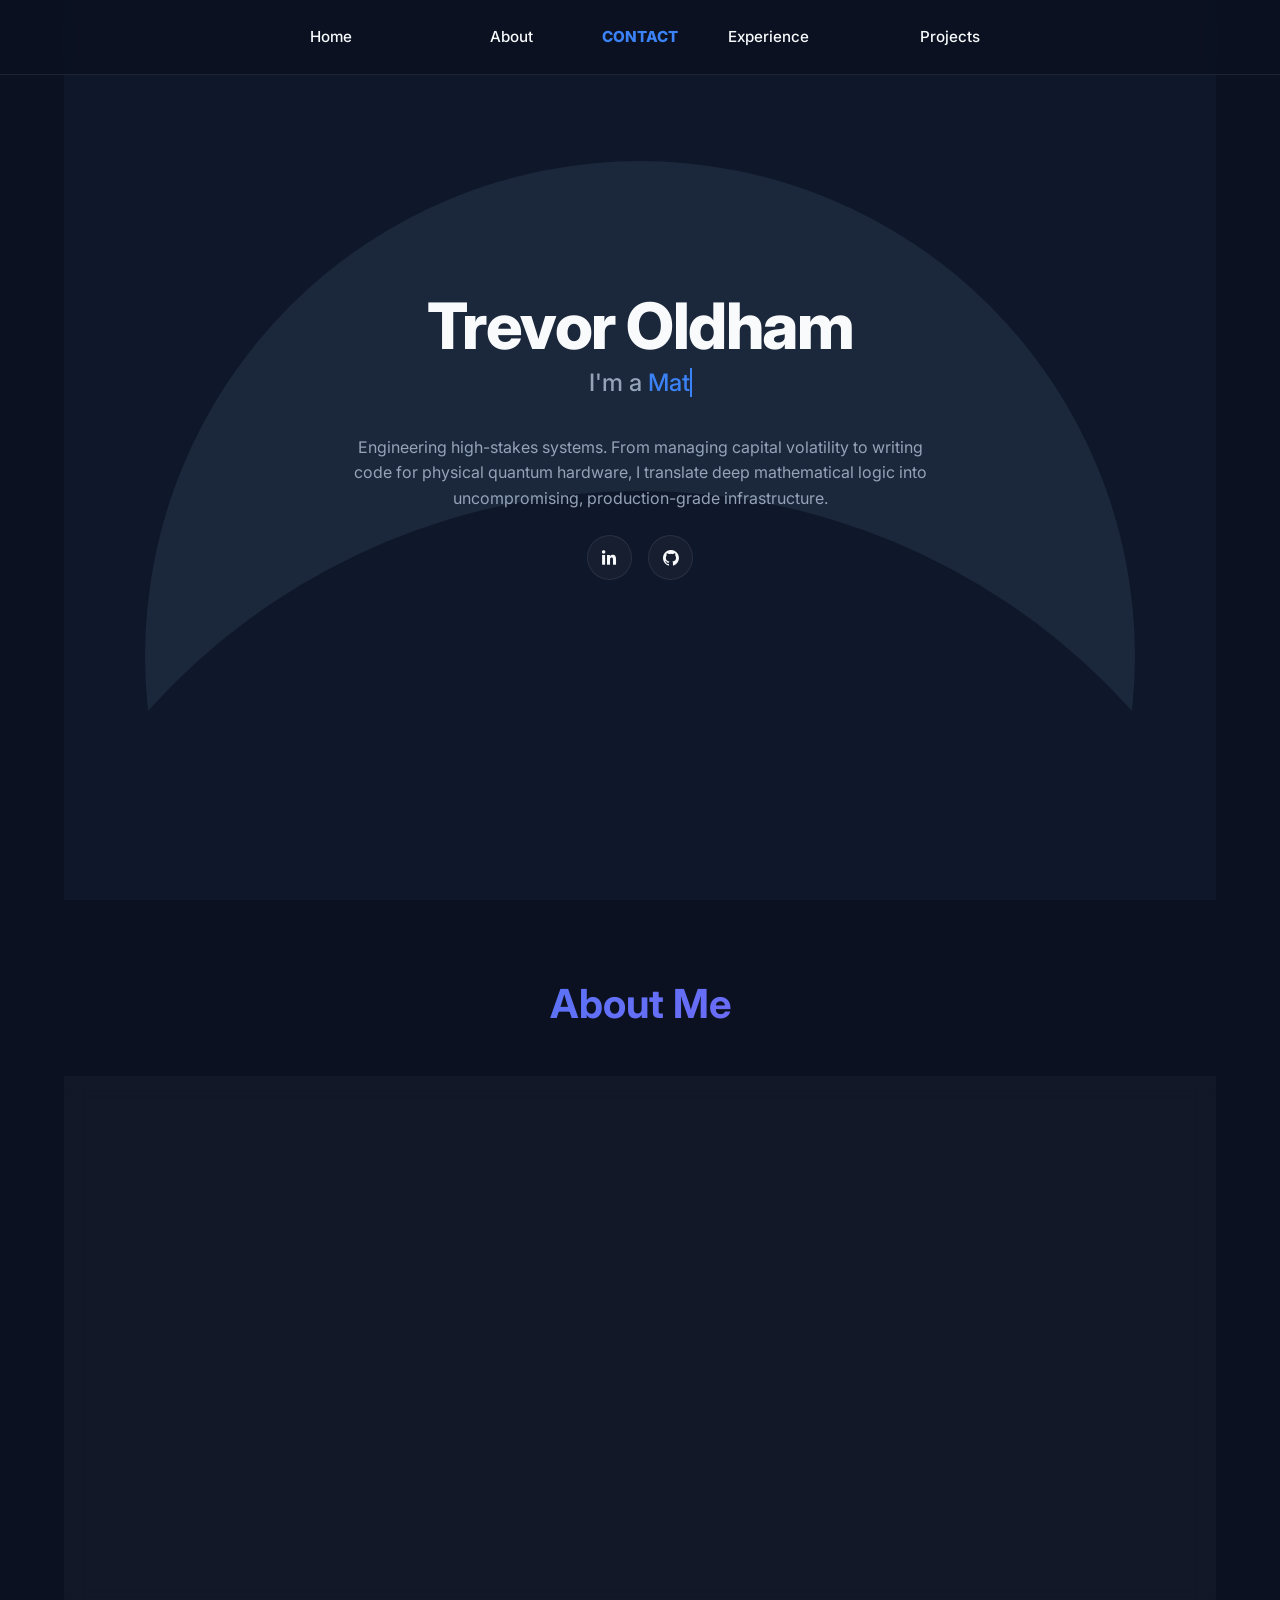
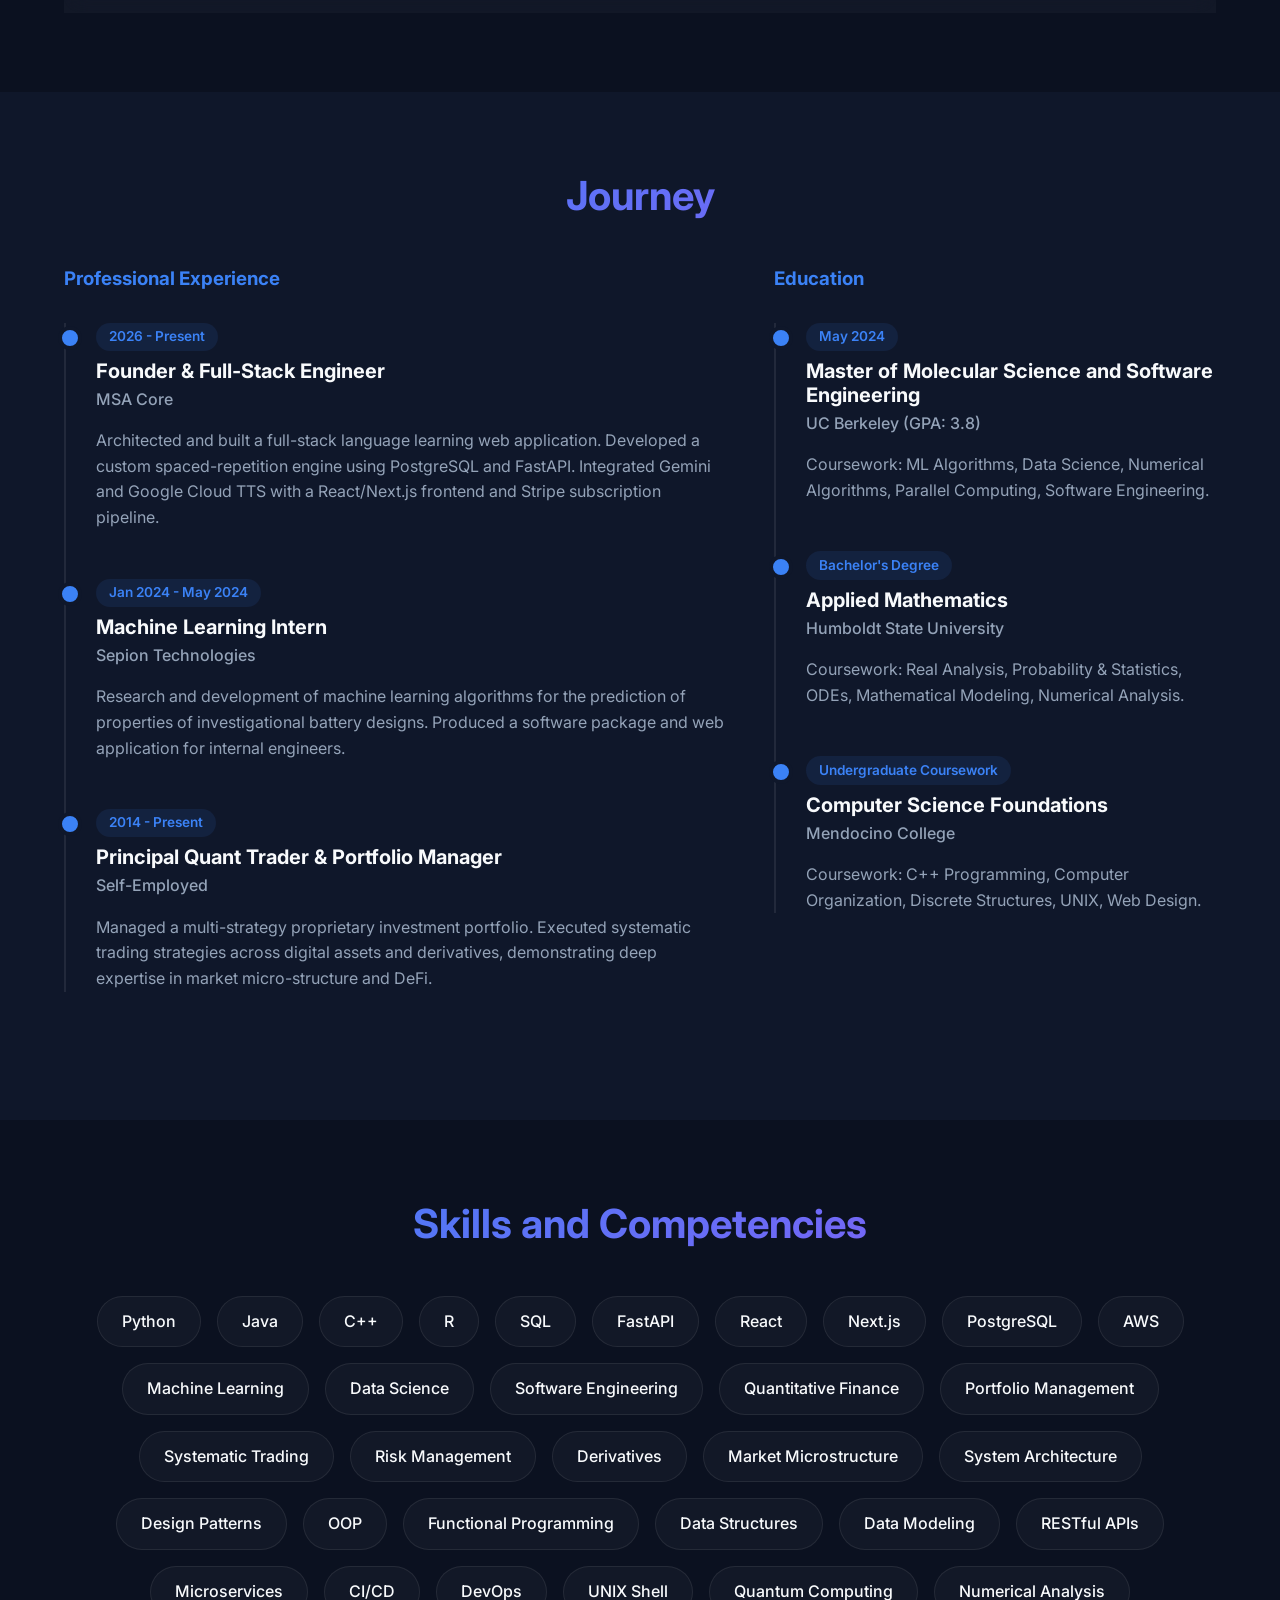
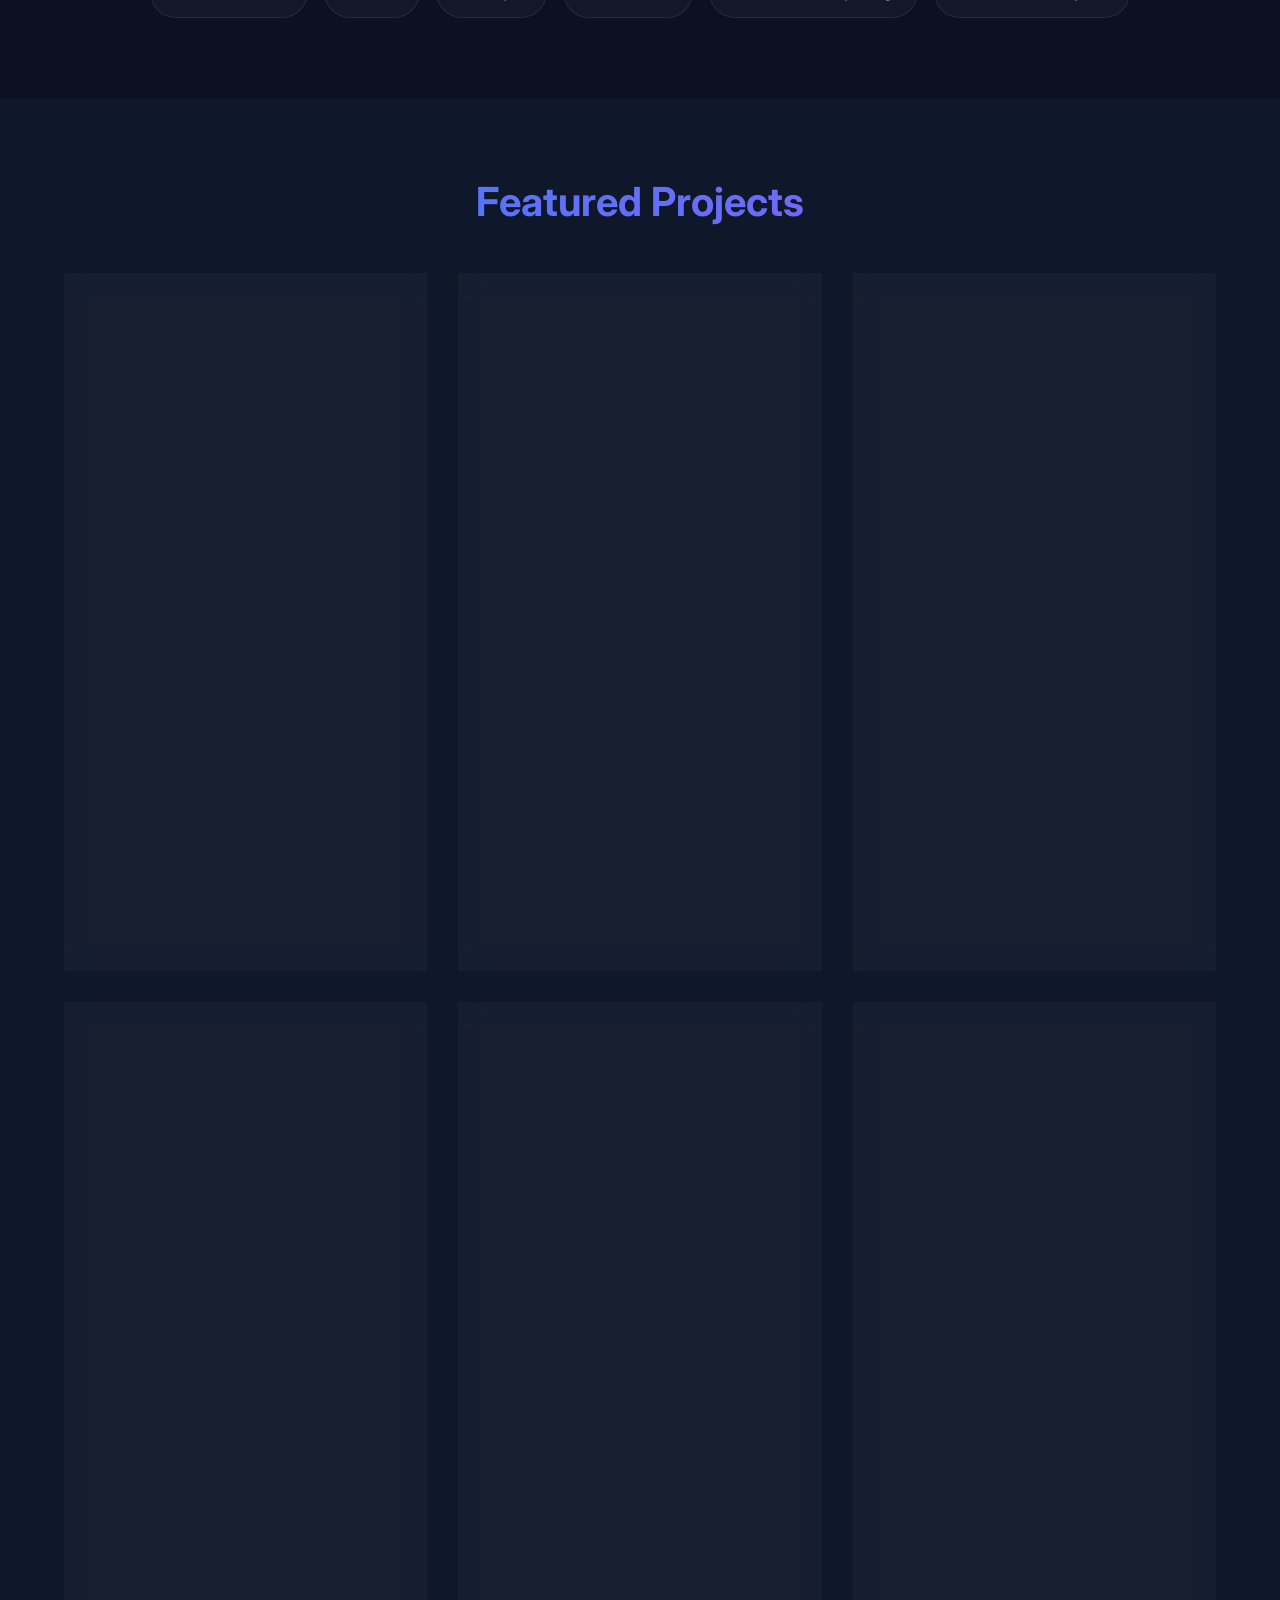
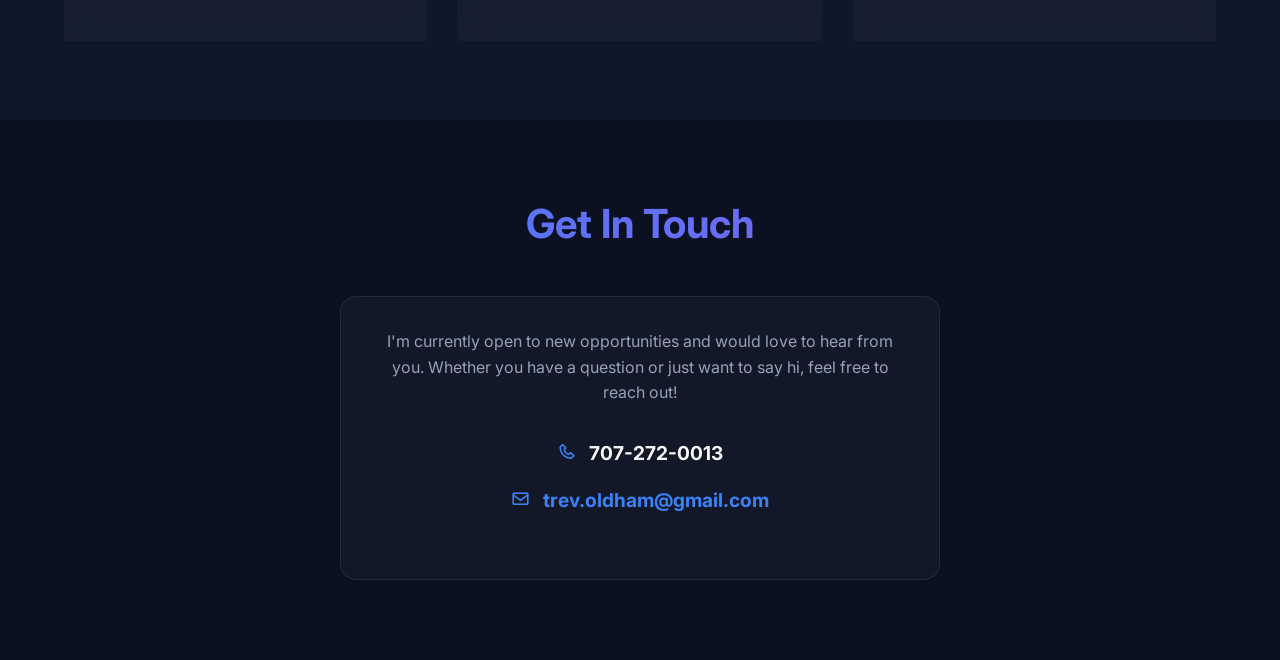
==== commit 4d56f121: "Fix: Make moon SVG responsive for mobile screens" ====
--- a/index.html
+++ b/index.html
@@ -34,7 +34,7 @@
     <div class="hero-content">
       <div class="hero-text reveal" style="display: flex; flex-direction: column; align-items: center; text-align: center; width: 100%;">
         <div style="position: relative; display: inline-block;">
-          <svg class="crescent-moon" viewBox="0 0 100 100" width="1100" height="1100" xmlns="http://www.w3.org/2000/svg" style="position: absolute; left: 50%; top: 50%; transform: translate(-50%, -50%); z-index: -1; pointer-events: none; overflow: visible;">
+          <svg class="crescent-moon" viewBox="0 0 100 100" xmlns="http://www.w3.org/2000/svg" style="position: absolute; left: 50%; top: 50%; transform: translate(-50%, -50%); z-index: -1; pointer-events: none; overflow: visible; width: 90vw; max-width: 1100px; height: 90vw; max-height: 1100px;">
             <defs>
               <mask id="moon-mask">
                 <rect x="-50" y="-50" width="200" height="200" fill="white" />
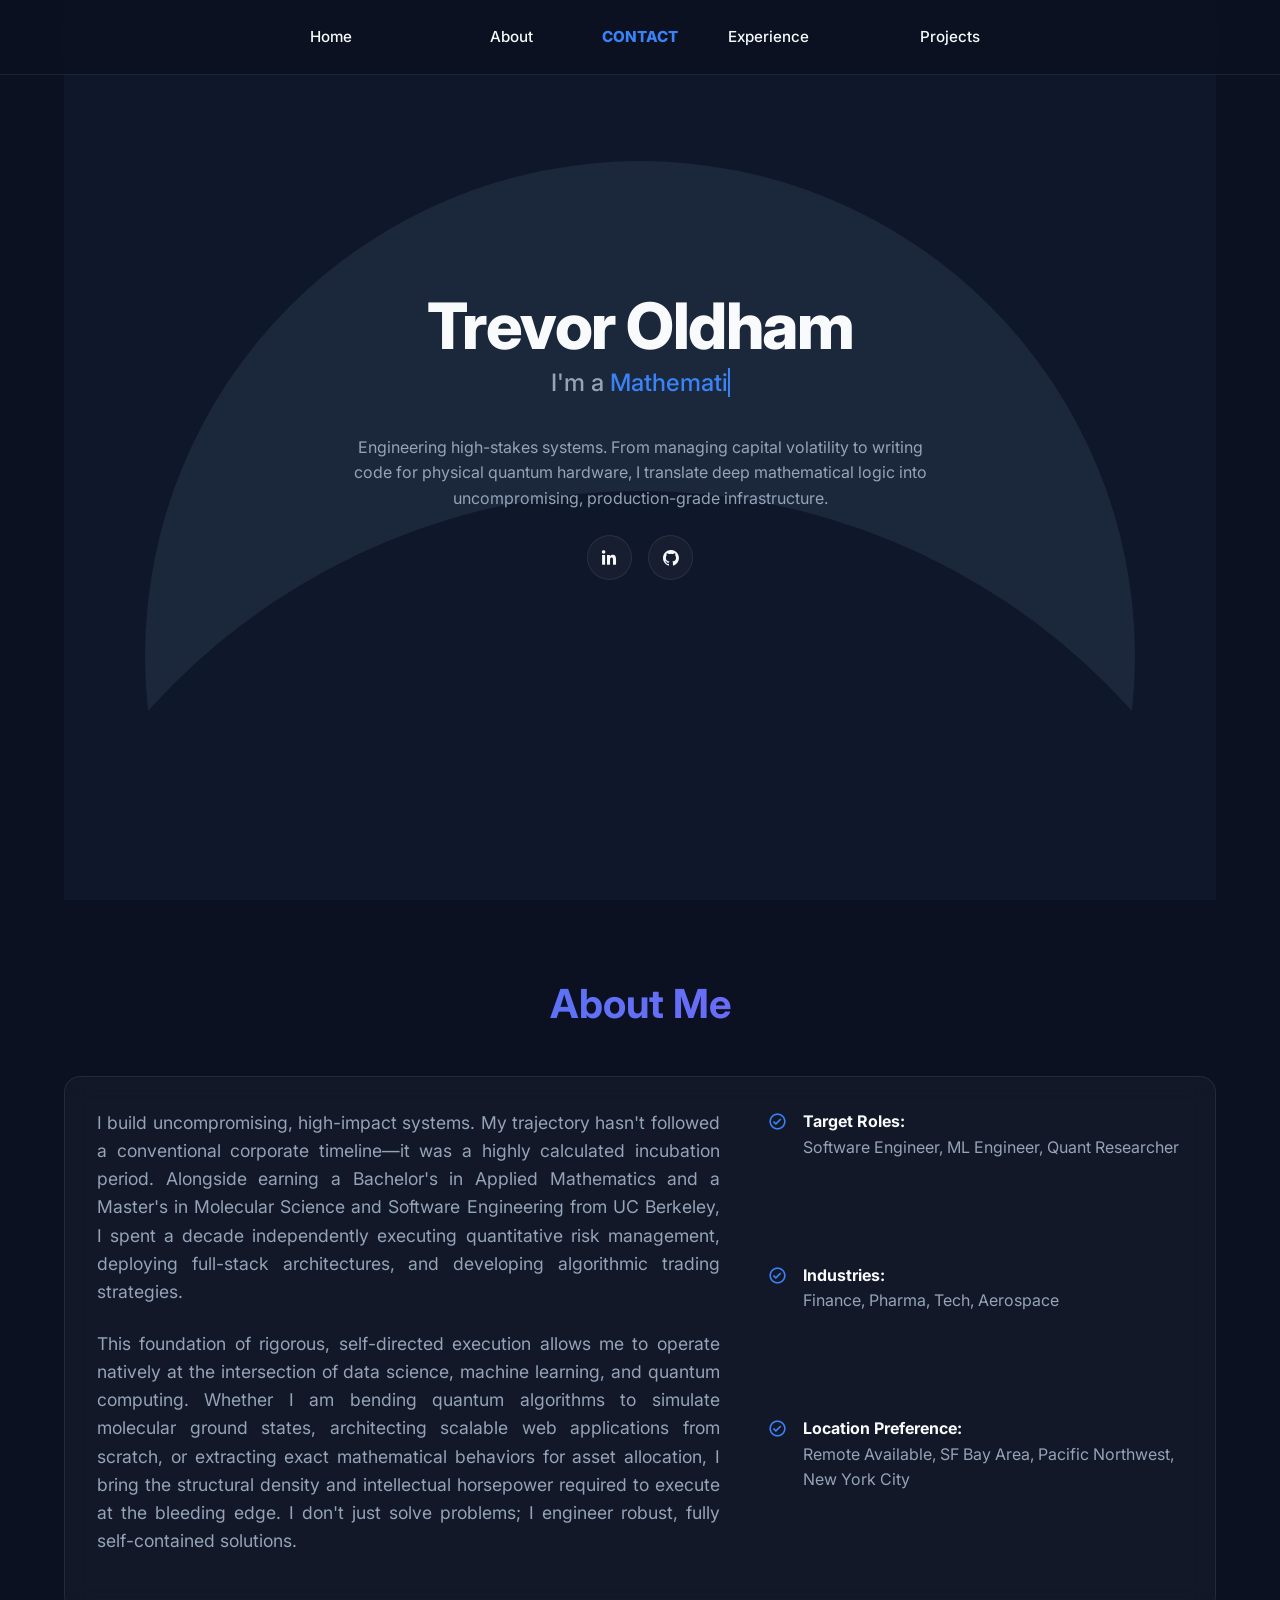
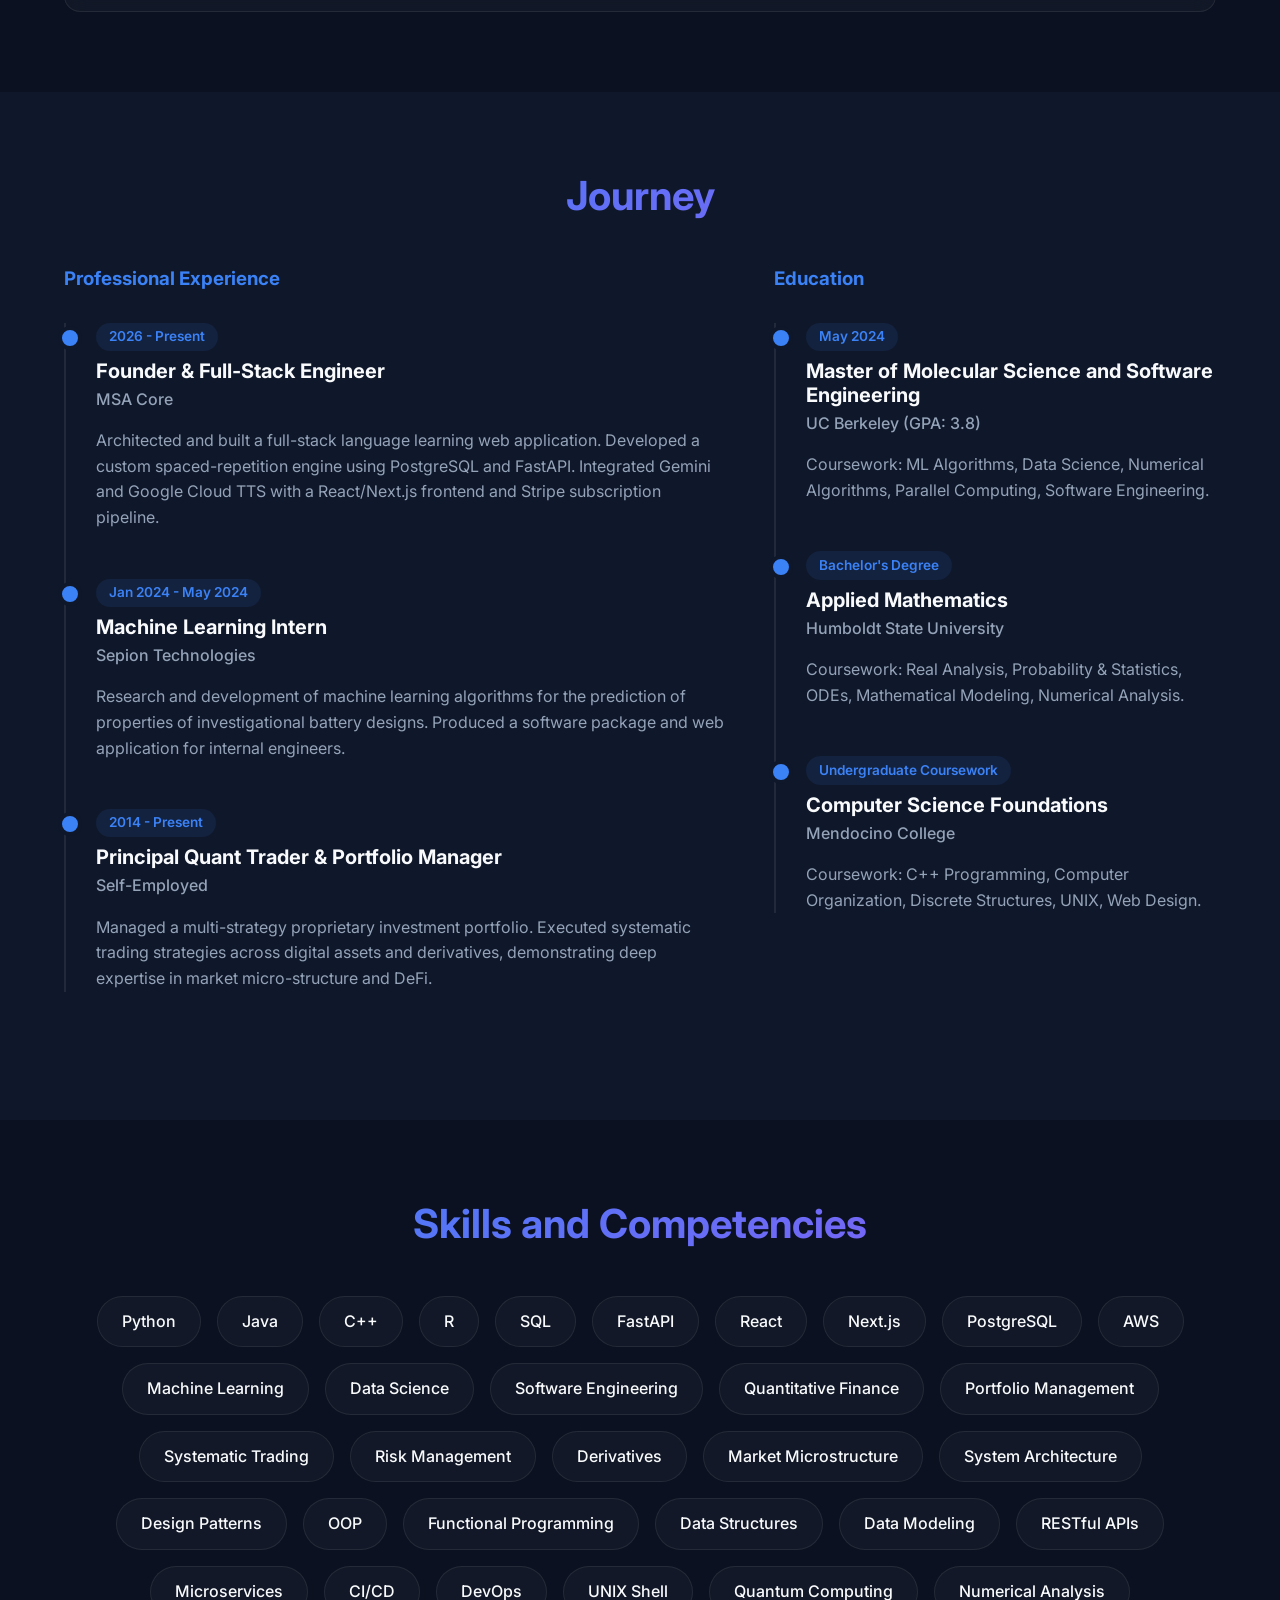
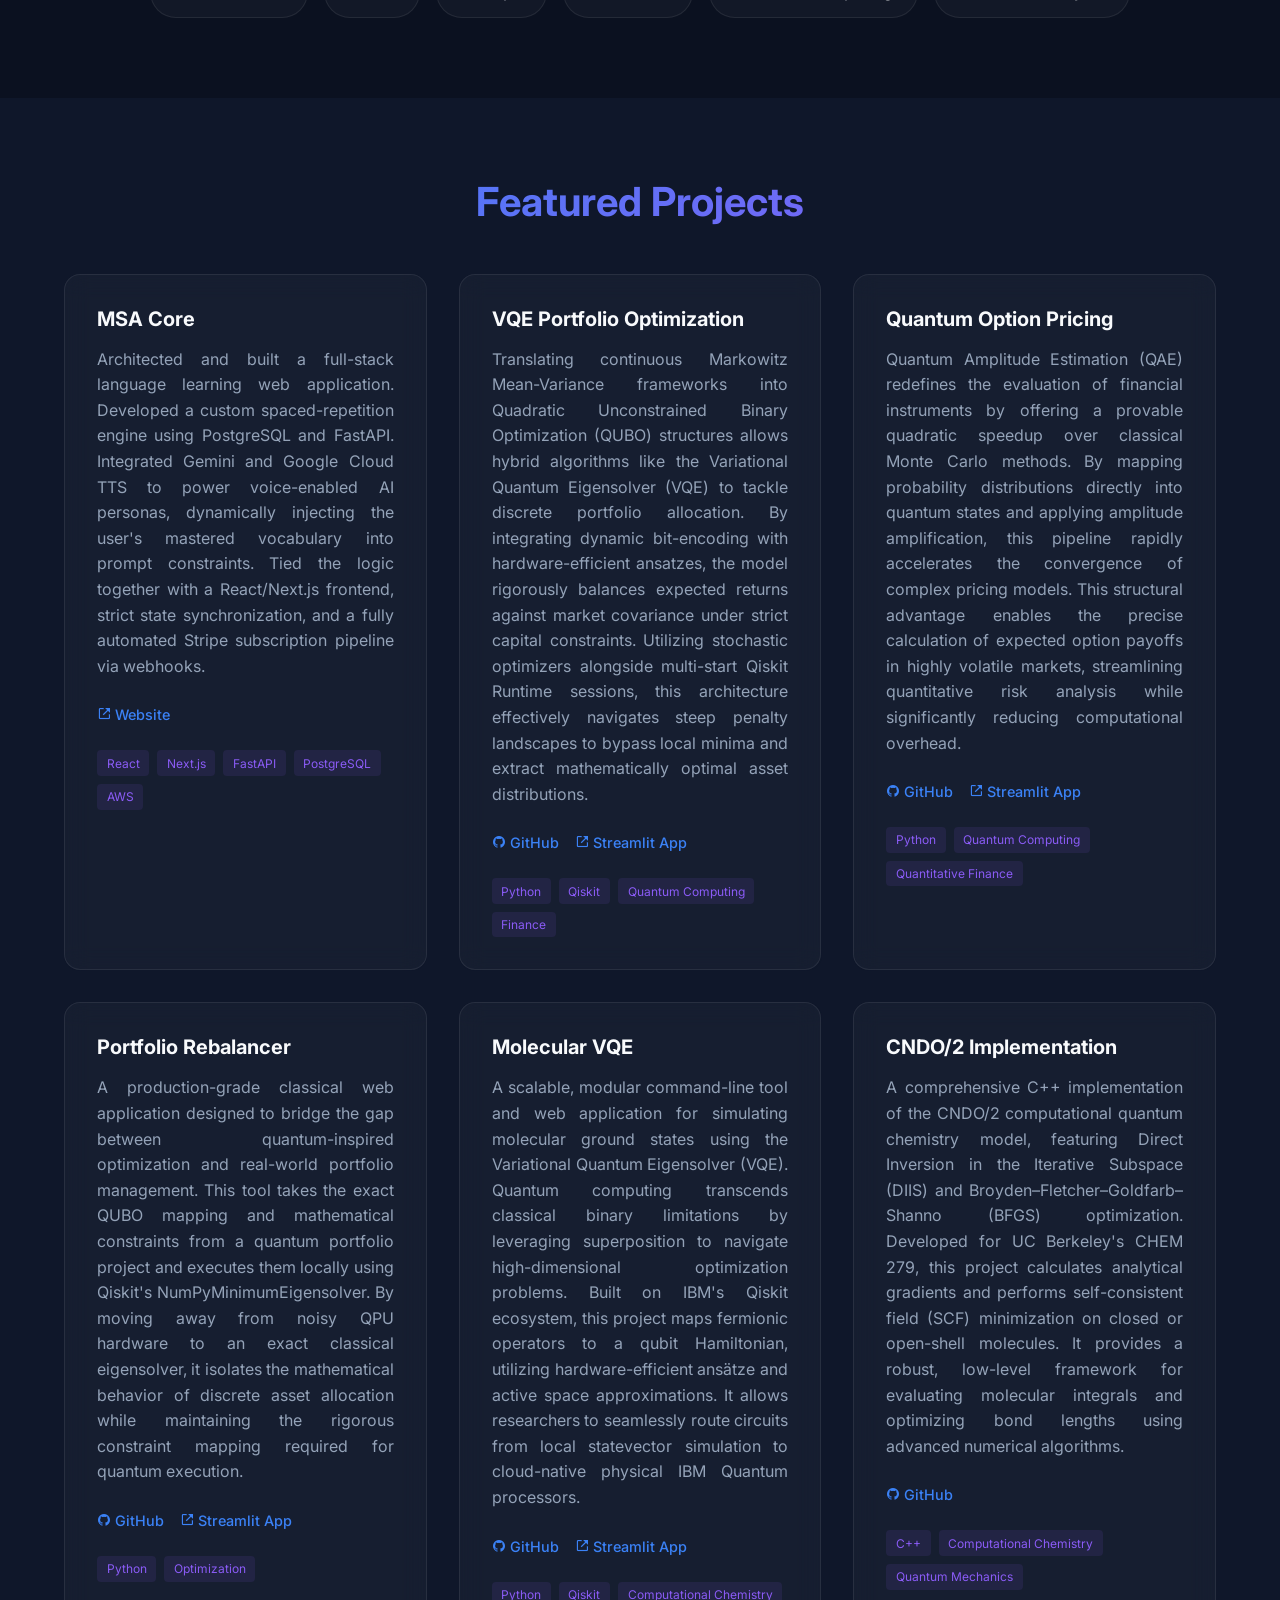
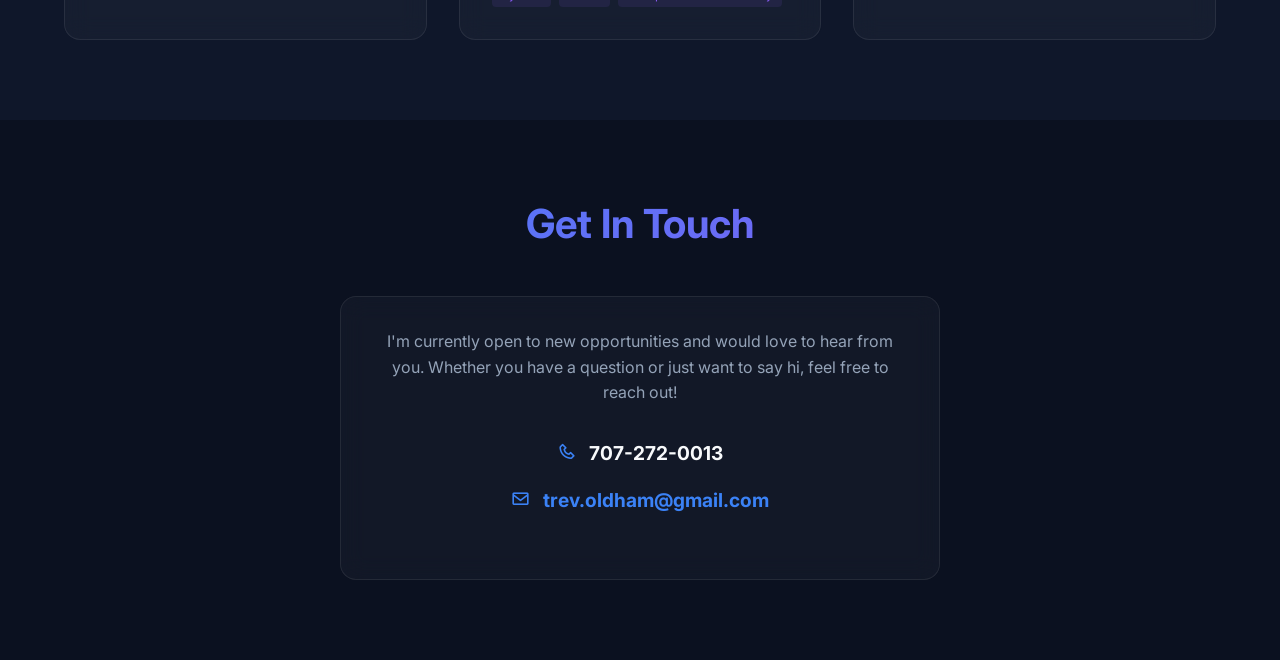
==== commit 5761b2e2: "Fix: Add locations, slim down mobile navbar, center detail items" ====
--- a/index.html
+++ b/index.html
@@ -83,7 +83,7 @@
             <i class='bx bx-check-circle'></i>
             <div>
               <strong>Location Preference:</strong><br>
-              <span style="color: var(--text-secondary)">Remote Available</span>
+              <span style="color: var(--text-secondary)">Remote Available, SF Bay Area, Pacific Northwest, New York City</span>
             </div>
           </div>
         </div>
--- a/assets/css/style.css
+++ b/assets/css/style.css
@@ -412,6 +412,15 @@
 
 /* Responsive Design */
 @media (max-width: 992px) {
+  nav {
+    padding: 1rem 0;
+  }
+  
+  .detail-item {
+    justify-content: center;
+    text-align: left;
+  }
+  
   .nav-container {
     justify-content: flex-end;
   }
